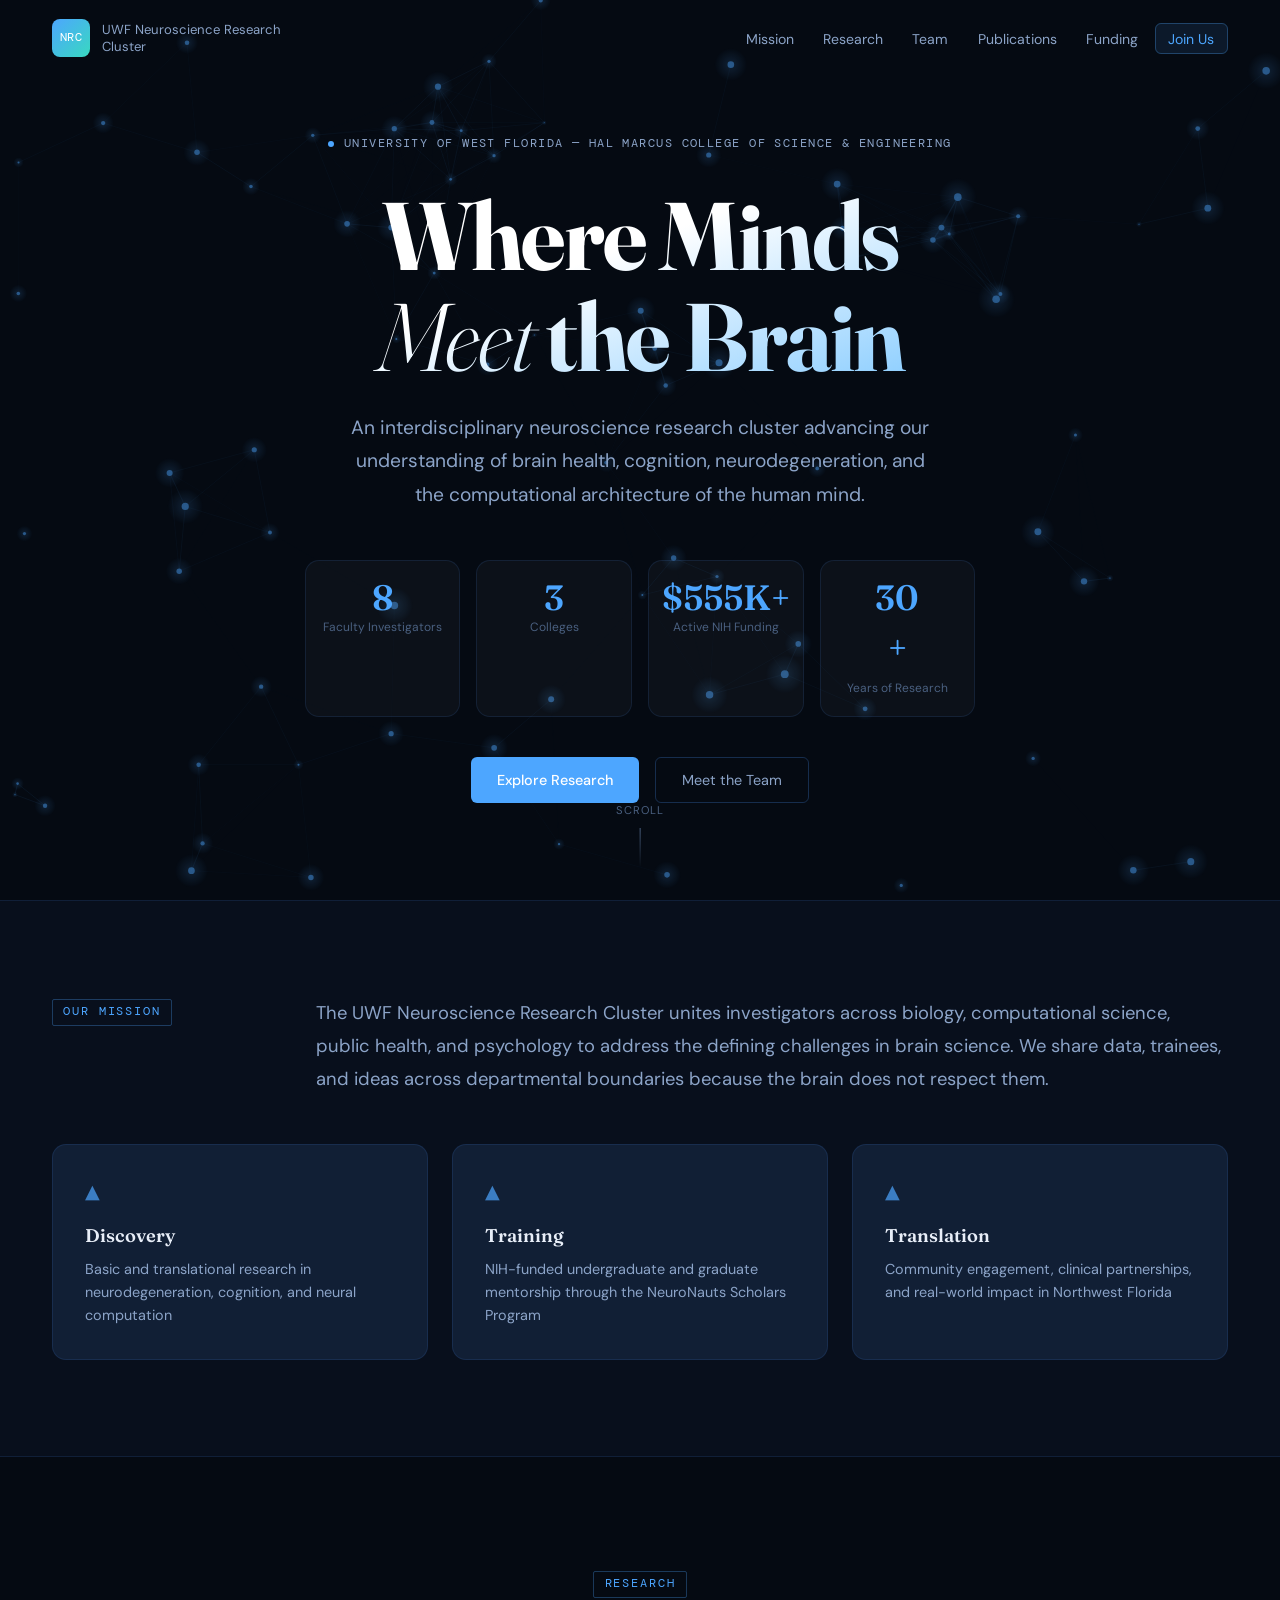
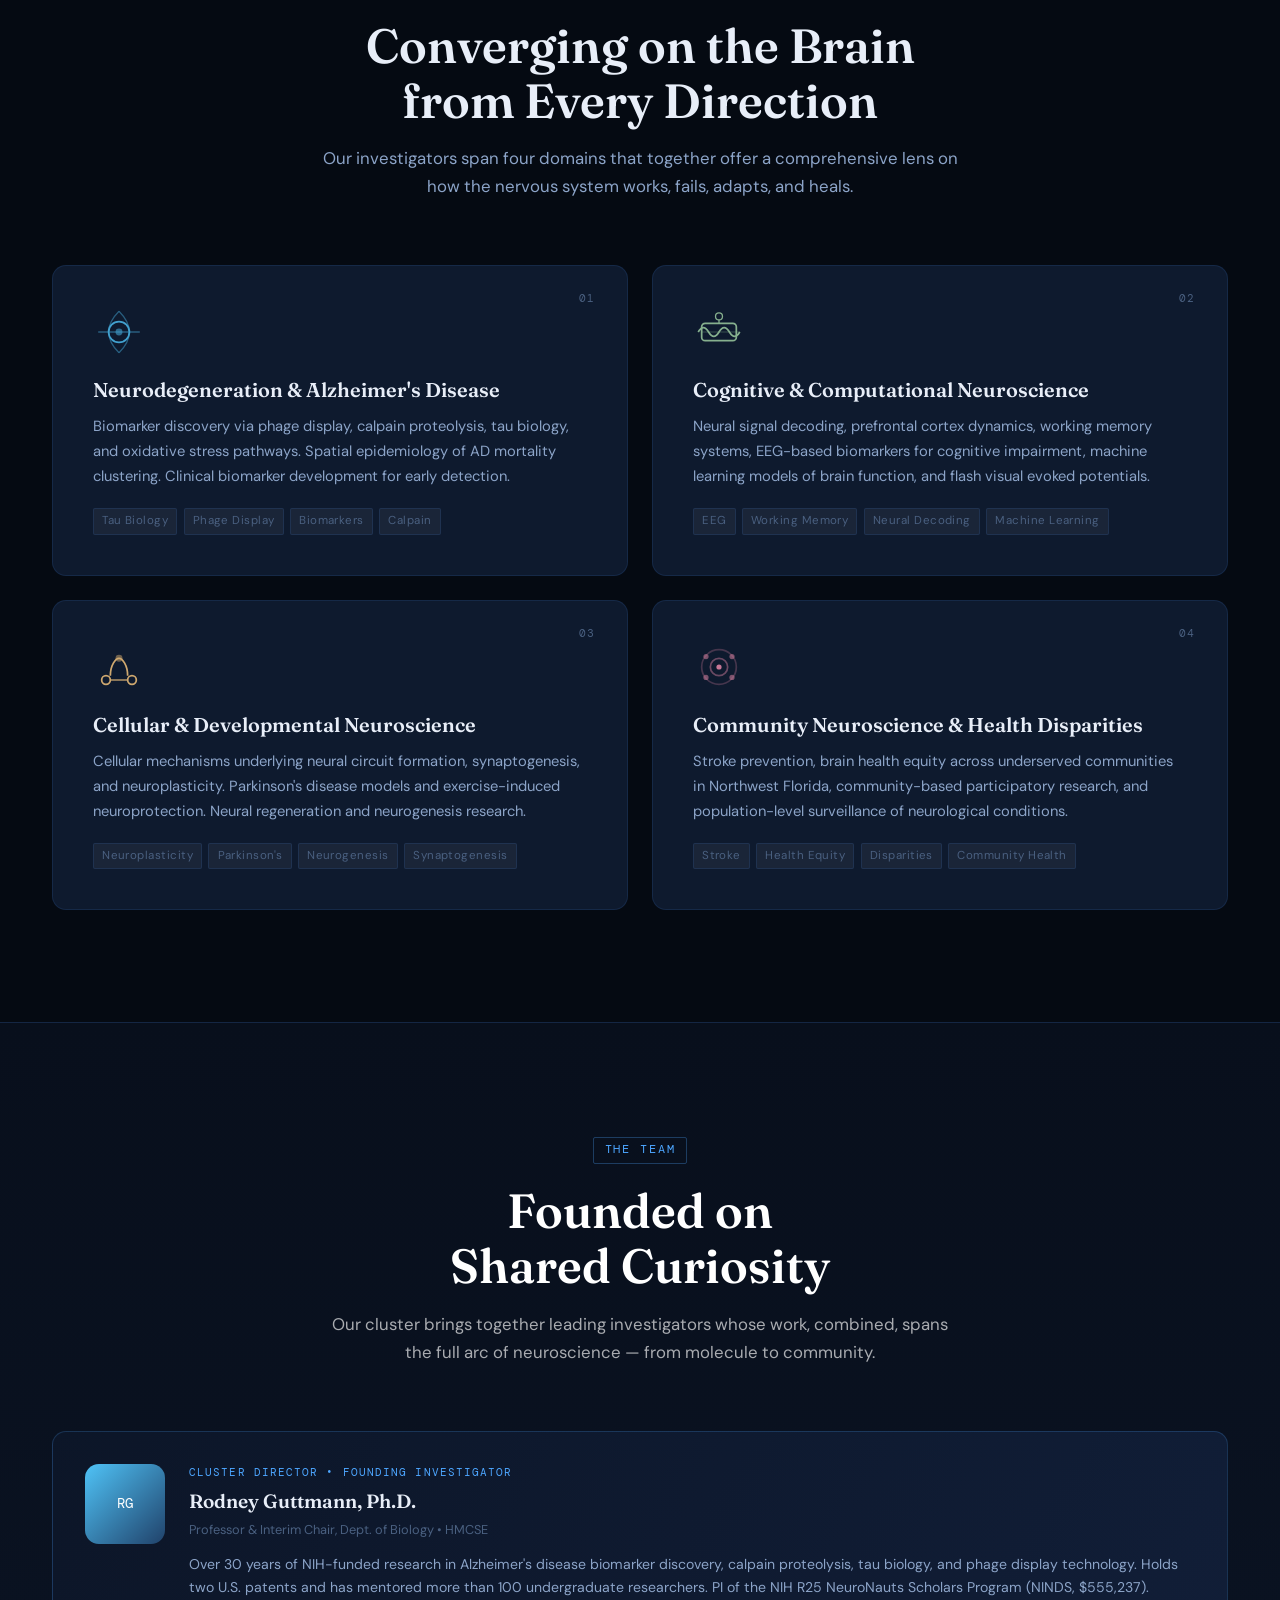
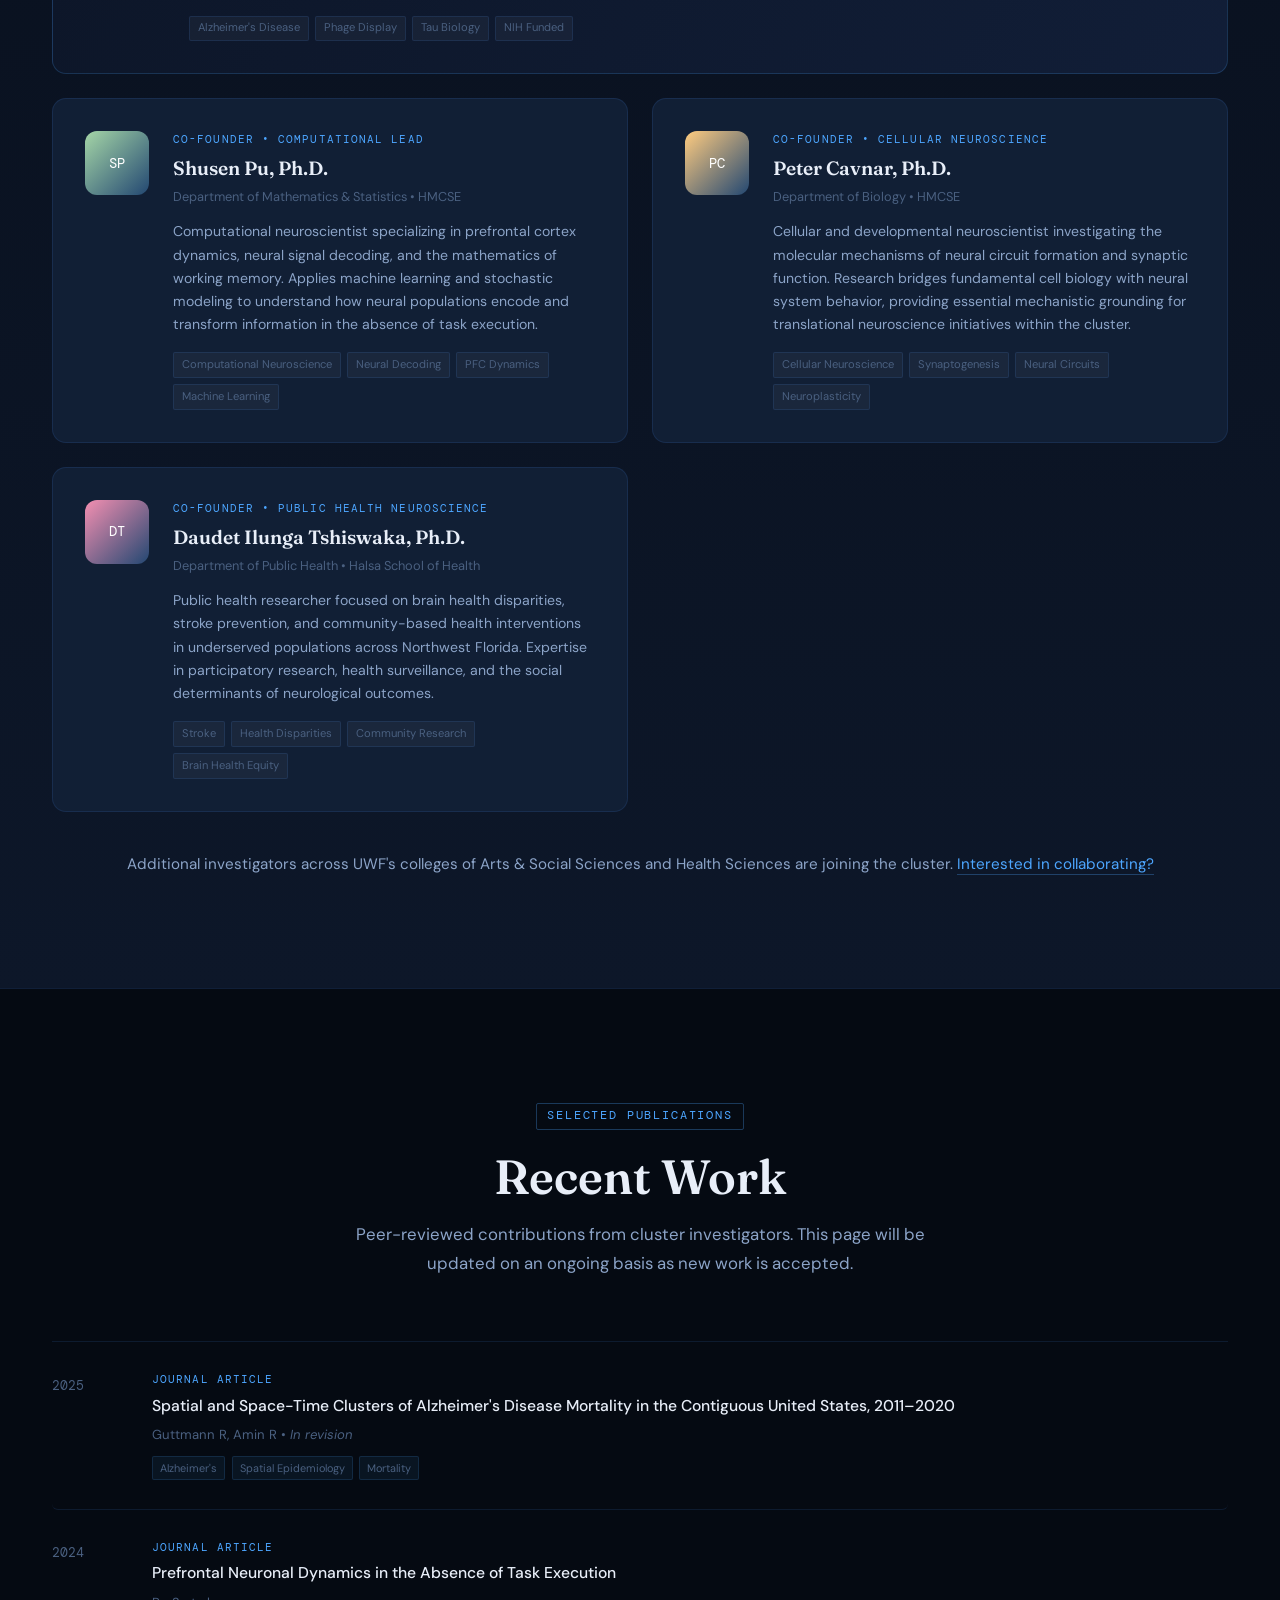
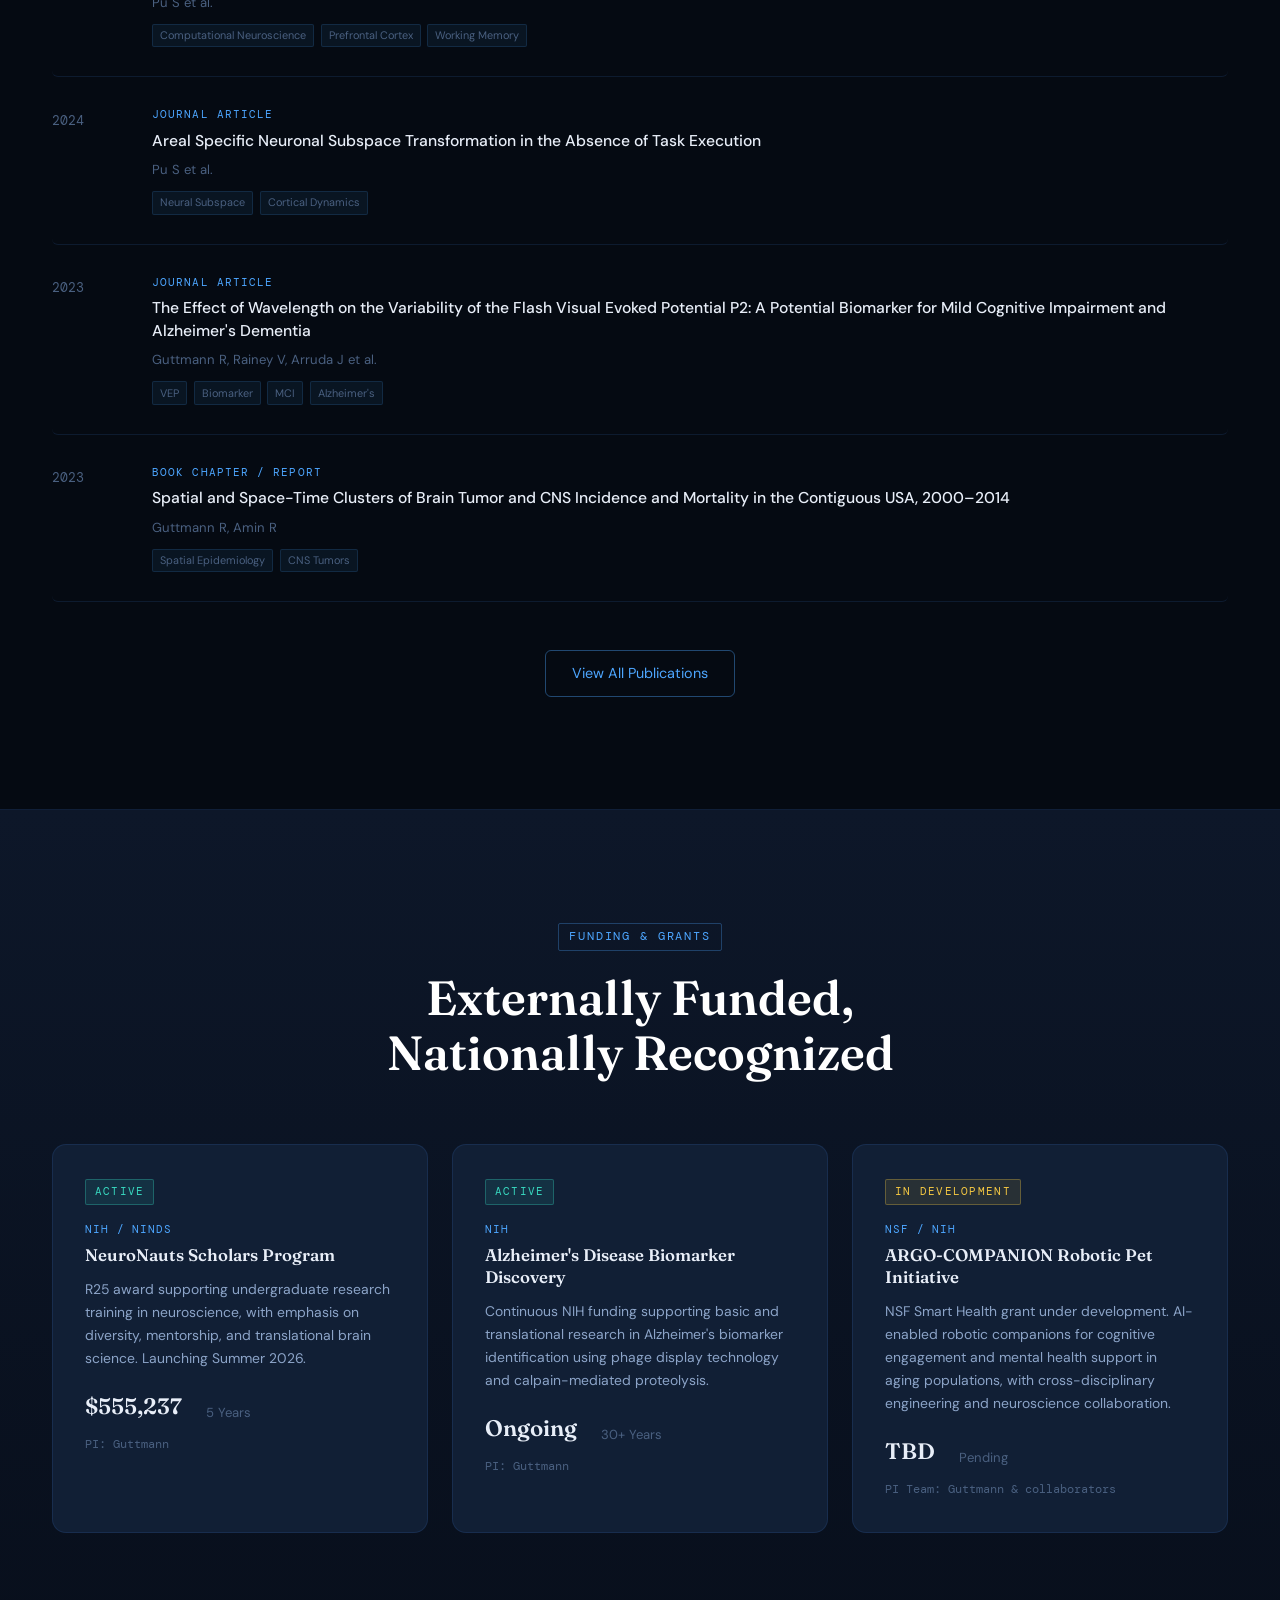
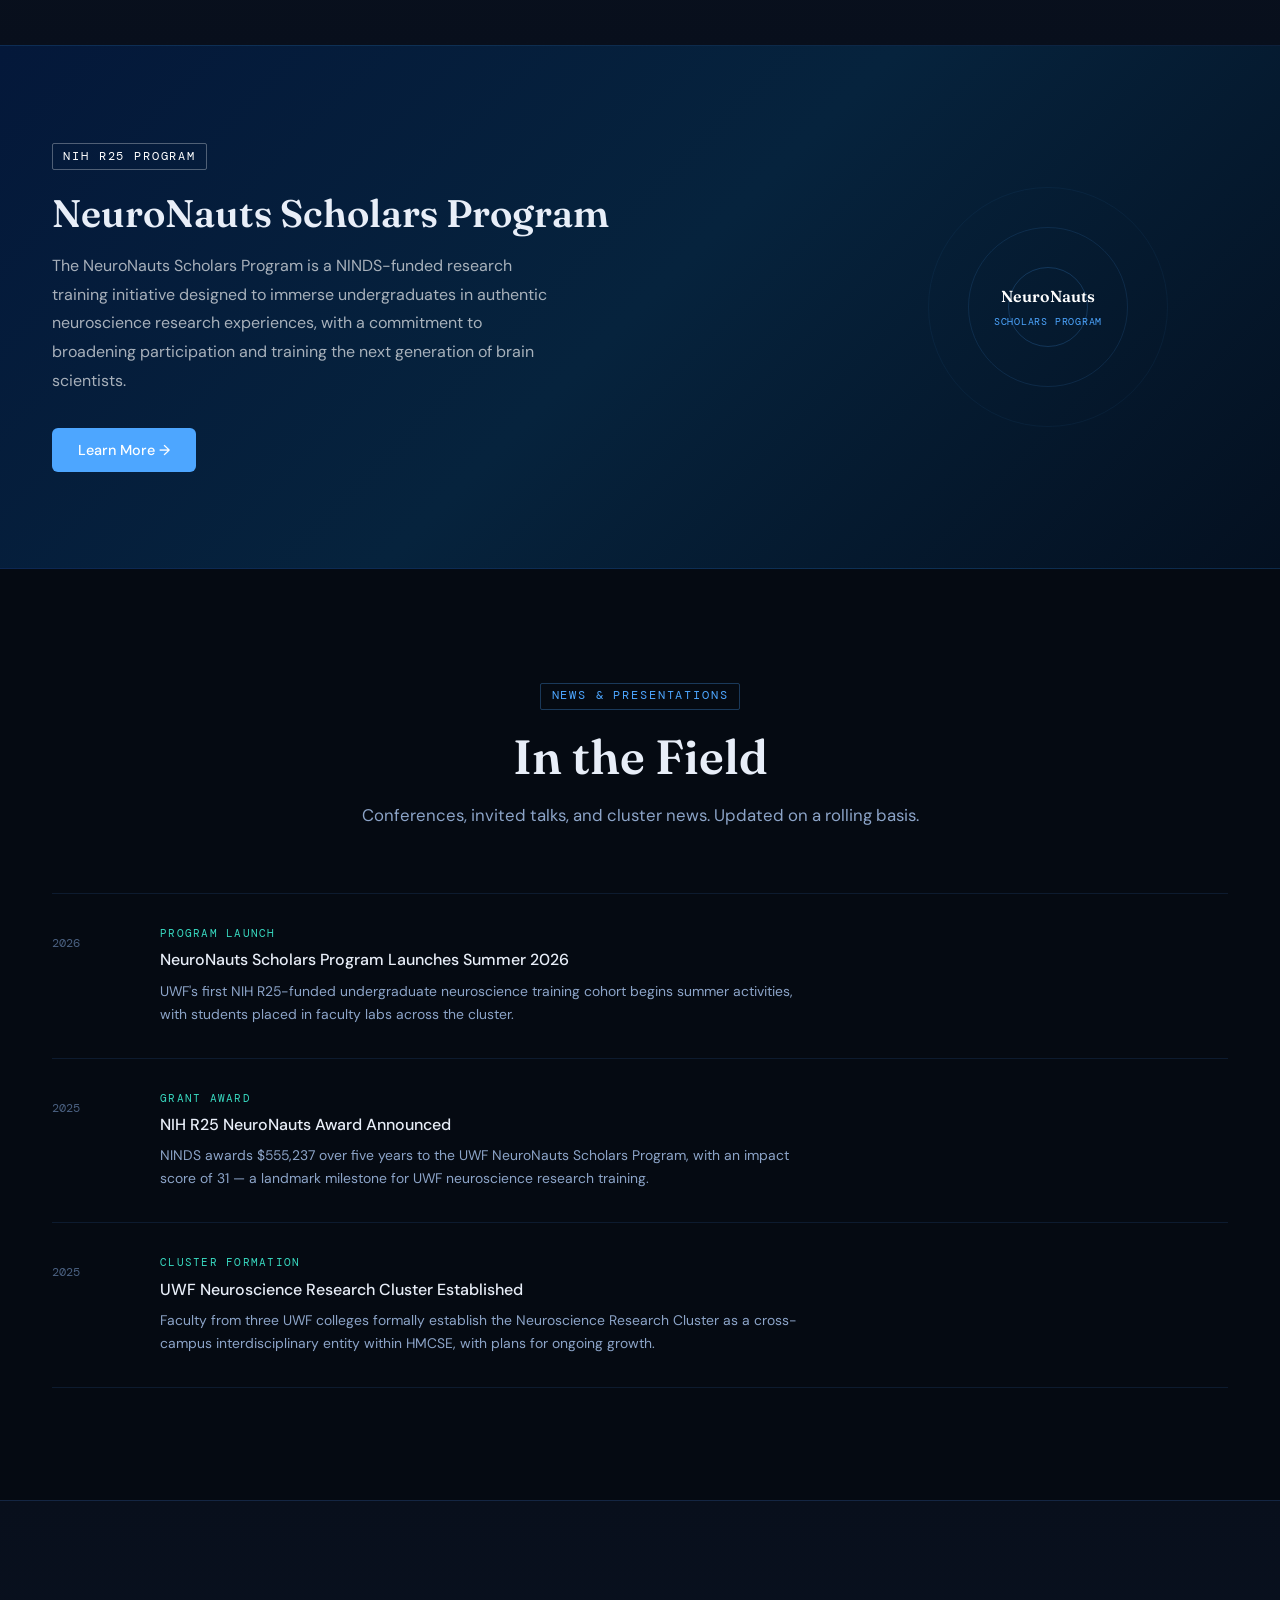
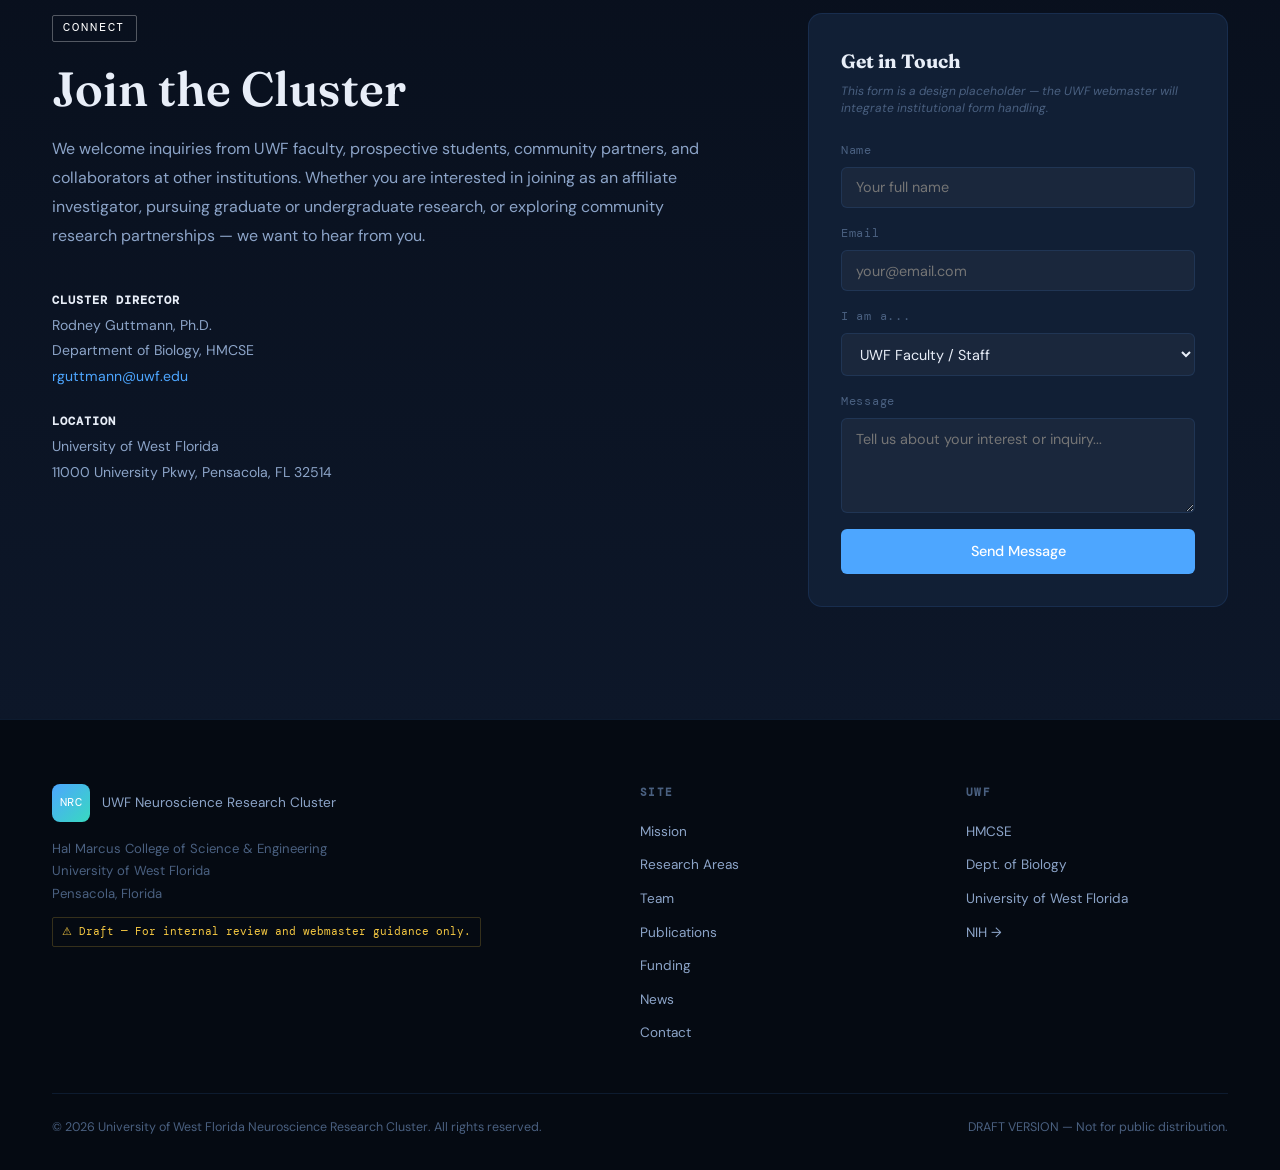
==== index.html @ 3259afb8 "Rename index (15).html to index.html" ====
<!DOCTYPE html>
<html lang="en">
<head>
  <meta charset="UTF-8" />
  <meta name="viewport" content="width=device-width, initial-scale=1.0" />
  <title>UWF Neuroscience Research Cluster | HMCSE</title>
  <link rel="preconnect" href="https://fonts.googleapis.com">
  <link rel="preconnect" href="https://fonts.gstatic.com" crossorigin>
  <link href="https://fonts.googleapis.com/css2?family=Fraunces:ital,opsz,wght@0,9..144,300;0,9..144,400;0,9..144,600;0,9..144,700;1,9..144,300&family=DM+Sans:ital,wght@0,300;0,400;0,500;0,600;1,300&family=DM+Mono:wght@300;400&display=swap" rel="stylesheet">
  <link rel="stylesheet" href="styles.css" />
</head>
<body>

  <!-- Navigation -->
  <nav class="navbar" id="navbar">
    <div class="nav-inner">
      <a href="#" class="nav-logo">
        <span class="logo-mark">NRC</span>
        <span class="logo-text">UWF Neuroscience Research Cluster</span>
      </a>
      <ul class="nav-links">
        <li><a href="#mission">Mission</a></li>
        <li><a href="#research">Research</a></li>
        <li><a href="#team">Team</a></li>
        <li><a href="#publications">Publications</a></li>
        <li><a href="#grants">Funding</a></li>
        <li><a href="#contact" class="nav-cta">Join Us</a></li>
      </ul>
      <button class="hamburger" id="hamburger" aria-label="Open menu">
        <span></span><span></span><span></span>
      </button>
    </div>
  </nav>

  <!-- Hero -->
  <header class="hero" id="hero">
    <canvas class="neural-canvas" id="neuralCanvas"></canvas>
    <div class="hero-content">
      <div class="hero-eyebrow">
        <span class="dot"></span>
        University of West Florida &mdash; Hal Marcus College of Science &amp; Engineering
      </div>
      <h1 class="hero-title">
        Where Minds<br>
        <em>Meet</em> the Brain
      </h1>
      <p class="hero-sub">
        An interdisciplinary neuroscience research cluster advancing our understanding of brain health, cognition, neurodegeneration, and the computational architecture of the human mind.
      </p>
      <div class="hero-stats">
        <div class="stat">
          <span class="stat-num" data-target="8">0</span>
          <span class="stat-label">Faculty Investigators</span>
        </div>
        <div class="stat">
          <span class="stat-num" data-target="3">0</span>
          <span class="stat-label">Colleges</span>
        </div>
        <div class="stat">
          <span class="stat-num" data-prefix="$" data-target="555" data-suffix="K+">$0</span>
          <span class="stat-label">Active NIH Funding</span>
        </div>
        <div class="stat">
          <span class="stat-num" data-target="30">0</span><span class="stat-suffix-inline">+</span>
          <span class="stat-label">Years of Research</span>
        </div>
      </div>
      <div class="hero-actions">
        <a href="#research" class="btn-primary">Explore Research</a>
        <a href="#team" class="btn-ghost">Meet the Team</a>
      </div>
    </div>
    <div class="hero-scroll">
      <span>Scroll</span>
      <div class="scroll-line"></div>
    </div>
  </header>

  <!-- Mission Strip -->
  <section class="mission-strip" id="mission">
    <div class="container">
      <div class="mission-grid">
        <div class="mission-label">
          <span class="section-tag">Our Mission</span>
        </div>
        <div class="mission-text">
          <p>
            The UWF Neuroscience Research Cluster unites investigators across biology, computational science, public health, and psychology to address the defining challenges in brain science. We share data, trainees, and ideas across departmental boundaries because the brain does not respect them.
          </p>
        </div>
        <div class="mission-pillars">
          <div class="pillar">
            <div class="pillar-icon">&#9650;</div>
            <h4>Discovery</h4>
            <p>Basic and translational research in neurodegeneration, cognition, and neural computation</p>
          </div>
          <div class="pillar">
            <div class="pillar-icon">&#9650;</div>
            <h4>Training</h4>
            <p>NIH-funded undergraduate and graduate mentorship through the NeuroNauts Scholars Program</p>
          </div>
          <div class="pillar">
            <div class="pillar-icon">&#9650;</div>
            <h4>Translation</h4>
            <p>Community engagement, clinical partnerships, and real-world impact in Northwest Florida</p>
          </div>
        </div>
      </div>
    </div>
  </section>

  <!-- Research Areas -->
  <section class="research-section" id="research">
    <div class="container">
      <div class="section-header">
        <span class="section-tag">Research</span>
        <h2>Converging on the Brain<br>from Every Direction</h2>
        <p>Our investigators span four domains that together offer a comprehensive lens on how the nervous system works, fails, adapts, and heals.</p>
      </div>

      <div class="research-areas">

        <div class="area-card" style="--accent: #4fc3f7;">
          <div class="area-number">01</div>
          <div class="area-icon">
            <svg viewBox="0 0 60 60" fill="none" xmlns="http://www.w3.org/2000/svg">
              <circle cx="30" cy="30" r="12" stroke="currentColor" stroke-width="2"/>
              <circle cx="30" cy="30" r="4" fill="currentColor" opacity="0.6"/>
              <path d="M30 6 Q42 18 42 30 Q42 42 30 54" stroke="currentColor" stroke-width="1.5" opacity="0.5"/>
              <path d="M30 6 Q18 18 18 30 Q18 42 30 54" stroke="currentColor" stroke-width="1.5" opacity="0.5"/>
              <line x1="6" y1="30" x2="54" y2="30" stroke="currentColor" stroke-width="1.5" opacity="0.5"/>
            </svg>
          </div>
          <h3>Neurodegeneration &amp; Alzheimer's Disease</h3>
          <p>Biomarker discovery via phage display, calpain proteolysis, tau biology, and oxidative stress pathways. Spatial epidemiology of AD mortality clustering. Clinical biomarker development for early detection.</p>
          <div class="area-tags">
            <span>Tau Biology</span>
            <span>Phage Display</span>
            <span>Biomarkers</span>
            <span>Calpain</span>
          </div>
        </div>

        <div class="area-card" style="--accent: #a5d6a7;">
          <div class="area-number">02</div>
          <div class="area-icon">
            <svg viewBox="0 0 60 60" fill="none" xmlns="http://www.w3.org/2000/svg">
              <rect x="10" y="20" width="40" height="20" rx="4" stroke="currentColor" stroke-width="2"/>
              <line x1="10" y1="30" x2="54" y2="30" stroke="currentColor" stroke-width="1" opacity="0.4"/>
              <path d="M6 30 Q12 20 18 30 Q24 40 30 30 Q36 20 42 30 Q48 40 54 30" stroke="currentColor" stroke-width="2" fill="none"/>
              <circle cx="30" cy="12" r="4" stroke="currentColor" stroke-width="1.5"/>
              <line x1="30" y1="16" x2="30" y2="20" stroke="currentColor" stroke-width="1.5"/>
            </svg>
          </div>
          <h3>Cognitive &amp; Computational Neuroscience</h3>
          <p>Neural signal decoding, prefrontal cortex dynamics, working memory systems, EEG-based biomarkers for cognitive impairment, machine learning models of brain function, and flash visual evoked potentials.</p>
          <div class="area-tags">
            <span>EEG</span>
            <span>Working Memory</span>
            <span>Neural Decoding</span>
            <span>Machine Learning</span>
          </div>
        </div>

        <div class="area-card" style="--accent: #ffcc80;">
          <div class="area-number">03</div>
          <div class="area-icon">
            <svg viewBox="0 0 60 60" fill="none" xmlns="http://www.w3.org/2000/svg">
              <path d="M20 40 C20 28 26 20 30 20 C34 20 40 28 40 40" stroke="currentColor" stroke-width="2" fill="none"/>
              <circle cx="30" cy="20" r="4" fill="currentColor" opacity="0.5"/>
              <circle cx="15" cy="45" r="5" stroke="currentColor" stroke-width="2"/>
              <circle cx="45" cy="45" r="5" stroke="currentColor" stroke-width="2"/>
              <line x1="20" y1="45" x2="40" y2="45" stroke="currentColor" stroke-width="1.5"/>
            </svg>
          </div>
          <h3>Cellular &amp; Developmental Neuroscience</h3>
          <p>Cellular mechanisms underlying neural circuit formation, synaptogenesis, and neuroplasticity. Parkinson's disease models and exercise-induced neuroprotection. Neural regeneration and neurogenesis research.</p>
          <div class="area-tags">
            <span>Neuroplasticity</span>
            <span>Parkinson's</span>
            <span>Neurogenesis</span>
            <span>Synaptogenesis</span>
          </div>
        </div>

        <div class="area-card" style="--accent: #f48fb1;">
          <div class="area-number">04</div>
          <div class="area-icon">
            <svg viewBox="0 0 60 60" fill="none" xmlns="http://www.w3.org/2000/svg">
              <circle cx="30" cy="30" r="20" stroke="currentColor" stroke-width="2" opacity="0.3"/>
              <circle cx="30" cy="30" r="10" stroke="currentColor" stroke-width="2" opacity="0.5"/>
              <circle cx="30" cy="30" r="3" fill="currentColor"/>
              <circle cx="15" cy="18" r="3" fill="currentColor" opacity="0.6"/>
              <circle cx="45" cy="18" r="3" fill="currentColor" opacity="0.6"/>
              <circle cx="15" cy="42" r="3" fill="currentColor" opacity="0.6"/>
              <circle cx="45" cy="42" r="3" fill="currentColor" opacity="0.6"/>
            </svg>
          </div>
          <h3>Community Neuroscience &amp; Health Disparities</h3>
          <p>Stroke prevention, brain health equity across underserved communities in Northwest Florida, community-based participatory research, and population-level surveillance of neurological conditions.</p>
          <div class="area-tags">
            <span>Stroke</span>
            <span>Health Equity</span>
            <span>Disparities</span>
            <span>Community Health</span>
          </div>
        </div>

      </div>
    </div>
  </section>

  <!-- Team -->
  <section class="team-section" id="team">
    <div class="container">
      <div class="section-header light">
        <span class="section-tag">The Team</span>
        <h2>Founded on<br>Shared Curiosity</h2>
        <p>Our cluster brings together leading investigators whose work, combined, spans the full arc of neuroscience &mdash; from molecule to community.</p>
      </div>

      <div class="team-grid">

        <div class="member-card featured">
          <div class="member-photo-placeholder" style="--color:#4fc3f7;">
            <span>RG</span>
          </div>
          <div class="member-info">
            <div class="member-role">Cluster Director &bull; Founding Investigator</div>
            <h3>Rodney Guttmann, Ph.D.</h3>
            <div class="member-dept">Professor &amp; Interim Chair, Dept. of Biology &bull; HMCSE</div>
            <p class="member-bio">Over 30 years of NIH-funded research in Alzheimer's disease biomarker discovery, calpain proteolysis, tau biology, and phage display technology. Holds two U.S. patents and has mentored more than 100 undergraduate researchers. PI of the NIH R25 NeuroNauts Scholars Program (NINDS, $555,237).</p>
            <div class="member-tags">
              <span>Alzheimer's Disease</span>
              <span>Phage Display</span>
              <span>Tau Biology</span>
              <span>NIH Funded</span>
            </div>
          </div>
        </div>

        <div class="member-card">
          <div class="member-photo-placeholder" style="--color:#a5d6a7;">
            <span>SP</span>
          </div>
          <div class="member-info">
            <div class="member-role">Co-Founder &bull; Computational Lead</div>
            <h3>Shusen Pu, Ph.D.</h3>
            <div class="member-dept">Department of Mathematics &amp; Statistics &bull; HMCSE</div>
            <p class="member-bio">Computational neuroscientist specializing in prefrontal cortex dynamics, neural signal decoding, and the mathematics of working memory. Applies machine learning and stochastic modeling to understand how neural populations encode and transform information in the absence of task execution.</p>
            <div class="member-tags">
              <span>Computational Neuroscience</span>
              <span>Neural Decoding</span>
              <span>PFC Dynamics</span>
              <span>Machine Learning</span>
            </div>
          </div>
        </div>

        <div class="member-card">
          <div class="member-photo-placeholder" style="--color:#ffcc80;">
            <span>PC</span>
          </div>
          <div class="member-info">
            <div class="member-role">Co-Founder &bull; Cellular Neuroscience</div>
            <h3>Peter Cavnar, Ph.D.</h3>
            <div class="member-dept">Department of Biology &bull; HMCSE</div>
            <p class="member-bio">Cellular and developmental neuroscientist investigating the molecular mechanisms of neural circuit formation and synaptic function. Research bridges fundamental cell biology with neural system behavior, providing essential mechanistic grounding for translational neuroscience initiatives within the cluster.</p>
            <div class="member-tags">
              <span>Cellular Neuroscience</span>
              <span>Synaptogenesis</span>
              <span>Neural Circuits</span>
              <span>Neuroplasticity</span>
            </div>
          </div>
        </div>

        <div class="member-card">
          <div class="member-photo-placeholder" style="--color:#f48fb1;">
            <span>DT</span>
          </div>
          <div class="member-info">
            <div class="member-role">Co-Founder &bull; Public Health Neuroscience</div>
            <h3>Daudet Ilunga Tshiswaka, Ph.D.</h3>
            <div class="member-dept">Department of Public Health &bull; Halsa School of Health</div>
            <p class="member-bio">Public health researcher focused on brain health disparities, stroke prevention, and community-based health interventions in underserved populations across Northwest Florida. Expertise in participatory research, health surveillance, and the social determinants of neurological outcomes.</p>
            <div class="member-tags">
              <span>Stroke</span>
              <span>Health Disparities</span>
              <span>Community Research</span>
              <span>Brain Health Equity</span>
            </div>
          </div>
        </div>

      </div>

      <div class="team-more">
        <p>Additional investigators across UWF's colleges of Arts &amp; Social Sciences and Health Sciences are joining the cluster. <a href="#contact">Interested in collaborating?</a></p>
      </div>
    </div>
  </section>

  <!-- Publications -->
  <section class="publications-section" id="publications">
    <div class="container">
      <div class="section-header">
        <span class="section-tag">Selected Publications</span>
        <h2>Recent Work</h2>
        <p>Peer-reviewed contributions from cluster investigators. This page will be updated on an ongoing basis as new work is accepted.</p>
      </div>

      <div class="pub-list">

        <div class="pub-item">
          <div class="pub-year">2025</div>
          <div class="pub-content">
            <div class="pub-type">Journal Article</div>
            <h4>Spatial and Space-Time Clusters of Alzheimer's Disease Mortality in the Contiguous United States, 2011&ndash;2020</h4>
            <p class="pub-authors">Guttmann R, Amin R &bull; <em>In revision</em></p>
            <div class="pub-tags"><span>Alzheimer's</span><span>Spatial Epidemiology</span><span>Mortality</span></div>
          </div>
        </div>

        <div class="pub-item">
          <div class="pub-year">2024</div>
          <div class="pub-content">
            <div class="pub-type">Journal Article</div>
            <h4>Prefrontal Neuronal Dynamics in the Absence of Task Execution</h4>
            <p class="pub-authors">Pu S et al.</p>
            <div class="pub-tags"><span>Computational Neuroscience</span><span>Prefrontal Cortex</span><span>Working Memory</span></div>
          </div>
        </div>

        <div class="pub-item">
          <div class="pub-year">2024</div>
          <div class="pub-content">
            <div class="pub-type">Journal Article</div>
            <h4>Areal Specific Neuronal Subspace Transformation in the Absence of Task Execution</h4>
            <p class="pub-authors">Pu S et al.</p>
            <div class="pub-tags"><span>Neural Subspace</span><span>Cortical Dynamics</span></div>
          </div>
        </div>

        <div class="pub-item">
          <div class="pub-year">2023</div>
          <div class="pub-content">
            <div class="pub-type">Journal Article</div>
            <h4>The Effect of Wavelength on the Variability of the Flash Visual Evoked Potential P2: A Potential Biomarker for Mild Cognitive Impairment and Alzheimer's Dementia</h4>
            <p class="pub-authors">Guttmann R, Rainey V, Arruda J et al.</p>
            <div class="pub-tags"><span>VEP</span><span>Biomarker</span><span>MCI</span><span>Alzheimer's</span></div>
          </div>
        </div>

        <div class="pub-item">
          <div class="pub-year">2023</div>
          <div class="pub-content">
            <div class="pub-type">Book Chapter / Report</div>
            <h4>Spatial and Space-Time Clusters of Brain Tumor and CNS Incidence and Mortality in the Contiguous USA, 2000&ndash;2014</h4>
            <p class="pub-authors">Guttmann R, Amin R</p>
            <div class="pub-tags"><span>Spatial Epidemiology</span><span>CNS Tumors</span></div>
          </div>
        </div>

      </div>

      <div class="pub-footer">
        <a href="#" class="btn-outline">View All Publications</a>
      </div>
    </div>
  </section>

  <!-- Grants & Funding -->
  <section class="grants-section" id="grants">
    <div class="container">
      <div class="section-header light">
        <span class="section-tag">Funding &amp; Grants</span>
        <h2>Externally Funded,<br>Nationally Recognized</h2>
      </div>

      <div class="grants-grid">

        <div class="grant-card active">
          <div class="grant-badge">Active</div>
          <div class="grant-agency">NIH / NINDS</div>
          <h4>NeuroNauts Scholars Program</h4>
          <p>R25 award supporting undergraduate research training in neuroscience, with emphasis on diversity, mentorship, and translational brain science. Launching Summer 2026.</p>
          <div class="grant-meta">
            <span class="grant-amount">$555,237</span>
            <span class="grant-period">5 Years</span>
          </div>
          <div class="grant-pi">PI: Guttmann</div>
        </div>

        <div class="grant-card active">
          <div class="grant-badge">Active</div>
          <div class="grant-agency">NIH</div>
          <h4>Alzheimer's Disease Biomarker Discovery</h4>
          <p>Continuous NIH funding supporting basic and translational research in Alzheimer's biomarker identification using phage display technology and calpain-mediated proteolysis.</p>
          <div class="grant-meta">
            <span class="grant-amount">Ongoing</span>
            <span class="grant-period">30+ Years</span>
          </div>
          <div class="grant-pi">PI: Guttmann</div>
        </div>

        <div class="grant-card pending">
          <div class="grant-badge pending-badge">In Development</div>
          <div class="grant-agency">NSF / NIH</div>
          <h4>ARGO-COMPANION Robotic Pet Initiative</h4>
          <p>NSF Smart Health grant under development. AI-enabled robotic companions for cognitive engagement and mental health support in aging populations, with cross-disciplinary engineering and neuroscience collaboration.</p>
          <div class="grant-meta">
            <span class="grant-amount">TBD</span>
            <span class="grant-period">Pending</span>
          </div>
          <div class="grant-pi">PI Team: Guttmann &amp; collaborators</div>
        </div>

      </div>
    </div>
  </section>

  <!-- NeuroNauts Callout -->
  <section class="neuronauts-callout">
    <div class="container">
      <div class="callout-inner">
        <div class="callout-text">
          <span class="section-tag light-tag">NIH R25 Program</span>
          <h3>NeuroNauts Scholars Program</h3>
          <p>
            The NeuroNauts Scholars Program is a NINDS-funded research training initiative designed to immerse undergraduates in authentic neuroscience research experiences, with a commitment to broadening participation and training the next generation of brain scientists.
          </p>
          <a href="https://uwf.edu" class="btn-primary">Learn More &rarr;</a>
        </div>
        <div class="callout-visual">
          <div class="callout-ring ring-1"></div>
          <div class="callout-ring ring-2"></div>
          <div class="callout-ring ring-3"></div>
          <div class="callout-center">
            <span>NeuroNauts</span>
            <em>Scholars Program</em>
          </div>
        </div>
      </div>
    </div>
  </section>

  <!-- Presentations / News -->
  <section class="news-section" id="news">
    <div class="container">
      <div class="section-header">
        <span class="section-tag">News &amp; Presentations</span>
        <h2>In the Field</h2>
        <p>Conferences, invited talks, and cluster news. Updated on a rolling basis.</p>
      </div>

      <div class="news-grid">
        <div class="news-item">
          <div class="news-date">2026</div>
          <div class="news-content">
            <span class="news-type">Program Launch</span>
            <h4>NeuroNauts Scholars Program Launches Summer 2026</h4>
            <p>UWF's first NIH R25-funded undergraduate neuroscience training cohort begins summer activities, with students placed in faculty labs across the cluster.</p>
          </div>
        </div>
        <div class="news-item">
          <div class="news-date">2025</div>
          <div class="news-content">
            <span class="news-type">Grant Award</span>
            <h4>NIH R25 NeuroNauts Award Announced</h4>
            <p>NINDS awards $555,237 over five years to the UWF NeuroNauts Scholars Program, with an impact score of 31 &mdash; a landmark milestone for UWF neuroscience research training.</p>
          </div>
        </div>
        <div class="news-item">
          <div class="news-date">2025</div>
          <div class="news-content">
            <span class="news-type">Cluster Formation</span>
            <h4>UWF Neuroscience Research Cluster Established</h4>
            <p>Faculty from three UWF colleges formally establish the Neuroscience Research Cluster as a cross-campus interdisciplinary entity within HMCSE, with plans for ongoing growth.</p>
          </div>
        </div>
      </div>
    </div>
  </section>

  <!-- Contact / Join -->
  <section class="contact-section" id="contact">
    <div class="container">
      <div class="contact-grid">
        <div class="contact-text">
          <span class="section-tag light-tag">Connect</span>
          <h2>Join the Cluster</h2>
          <p>
            We welcome inquiries from UWF faculty, prospective students, community partners, and collaborators at other institutions. Whether you are interested in joining as an affiliate investigator, pursuing graduate or undergraduate research, or exploring community research partnerships &mdash; we want to hear from you.
          </p>
          <div class="contact-details">
            <div class="contact-item">
              <strong>Cluster Director</strong>
              <span>Rodney Guttmann, Ph.D.</span>
              <span>Department of Biology, HMCSE</span>
              <a href="mailto:rguttmann@uwf.edu">rguttmann@uwf.edu</a>
            </div>
            <div class="contact-item">
              <strong>Location</strong>
              <span>University of West Florida</span>
              <span>11000 University Pkwy, Pensacola, FL 32514</span>
            </div>
          </div>
        </div>
        <div class="contact-form-area">
          <div class="form-card">
            <h4>Get in Touch</h4>
            <p class="form-note">This form is a design placeholder &mdash; the UWF webmaster will integrate institutional form handling.</p>
            <div class="form-group">
              <label>Name</label>
              <input type="text" placeholder="Your full name" />
            </div>
            <div class="form-group">
              <label>Email</label>
              <input type="email" placeholder="your@email.com" />
            </div>
            <div class="form-group">
              <label>I am a...</label>
              <select>
                <option>UWF Faculty / Staff</option>
                <option>UWF Student</option>
                <option>External Researcher</option>
                <option>Community / Industry Partner</option>
                <option>Media</option>
                <option>Other</option>
              </select>
            </div>
            <div class="form-group">
              <label>Message</label>
              <textarea placeholder="Tell us about your interest or inquiry..." rows="4"></textarea>
            </div>
            <button class="btn-primary full-width">Send Message</button>
          </div>
        </div>
      </div>
    </div>
  </section>

  <!-- Footer -->
  <footer class="footer">
    <div class="container">
      <div class="footer-grid">
        <div class="footer-brand">
          <div class="footer-logo">
            <span class="logo-mark">NRC</span>
            <span>UWF Neuroscience Research Cluster</span>
          </div>
          <p>Hal Marcus College of Science &amp; Engineering<br>University of West Florida<br>Pensacola, Florida</p>
          <p class="footer-draft-note">&#9888; Draft &mdash; For internal review and webmaster guidance only.</p>
        </div>
        <div class="footer-nav">
          <h5>Site</h5>
          <ul>
            <li><a href="#mission">Mission</a></li>
            <li><a href="#research">Research Areas</a></li>
            <li><a href="#team">Team</a></li>
            <li><a href="#publications">Publications</a></li>
            <li><a href="#grants">Funding</a></li>
            <li><a href="#news">News</a></li>
            <li><a href="#contact">Contact</a></li>
          </ul>
        </div>
        <div class="footer-links">
          <h5>UWF</h5>
          <ul>
            <li><a href="https://uwf.edu/hmcse" target="_blank">HMCSE</a></li>
            <li><a href="https://uwf.edu/biology" target="_blank">Dept. of Biology</a></li>
            <li><a href="https://uwf.edu" target="_blank">University of West Florida</a></li>
            <li><a href="https://nih.gov" target="_blank">NIH &rarr;</a></li>
          </ul>
        </div>
      </div>
      <div class="footer-bottom">
        <p>&copy; 2026 University of West Florida Neuroscience Research Cluster. All rights reserved.</p>
        <p>DRAFT VERSION &mdash; Not for public distribution.</p>
      </div>
    </div>
  </footer>

  <script src="app.js"></script>
</body>
</html>
---- styles.css ----
/* ============================================
   UWF Neuroscience Research Cluster
   styles.css — Production Draft v1.0
   ============================================ */

:root {
  --bg-deep:    #050a12;
  --bg-dark:    #080f1c;
  --bg-mid:     #0d1729;
  --bg-surface: #111f35;
  --bg-card:    #0e1a2e;
  --border:     rgba(77, 150, 255, 0.12);
  --border-strong: rgba(77, 150, 255, 0.25);

  --text-primary:   #e8eef8;
  --text-secondary: #8ca4c8;
  --text-muted:     #4a6080;
  --text-accent:    #4da6ff;

  --blue:      #4da6ff;
  --blue-soft: rgba(77, 166, 255, 0.1);
  --teal:      #38d9c0;
  --amber:     #f5c842;

  --navy:      #1a3160;
  --navy-mid:  #0f2040;

  --radius:    6px;
  --radius-lg: 14px;
  --gap:       1.5rem;

  --font-display: 'Fraunces', Georgia, serif;
  --font-body:    'DM Sans', system-ui, sans-serif;
  --font-mono:    'DM Mono', 'Courier New', monospace;
}

*, *::before, *::after { box-sizing: border-box; margin: 0; padding: 0; }

html { scroll-behavior: smooth; font-size: 16px; }

body {
  font-family: var(--font-body);
  background: var(--bg-deep);
  color: var(--text-primary);
  line-height: 1.6;
  overflow-x: hidden;
}

img { max-width: 100%; display: block; }
a { color: inherit; text-decoration: none; }
button { cursor: pointer; border: none; background: none; font: inherit; }

/* ---- Utility ---- */
.container {
  max-width: 1240px;
  margin: 0 auto;
  padding: 0 2rem;
}

.section-tag {
  display: inline-block;
  font-family: var(--font-mono);
  font-size: 0.72rem;
  letter-spacing: 0.16em;
  text-transform: uppercase;
  color: var(--blue);
  border: 1px solid rgba(77, 166, 255, 0.3);
  padding: 0.3em 0.9em;
  border-radius: 2px;
  margin-bottom: 1.2rem;
}
.light-tag { color: #fff; border-color: rgba(255,255,255,0.3); }

.section-header {
  text-align: center;
  max-width: 640px;
  margin: 0 auto 4rem;
}
.section-header h2 {
  font-family: var(--font-display);
  font-size: clamp(2rem, 4vw, 3rem);
  font-weight: 600;
  line-height: 1.15;
  margin-bottom: 1rem;
  color: var(--text-primary);
}
.section-header p {
  color: var(--text-secondary);
  font-size: 1.05rem;
  line-height: 1.7;
}
.section-header.light h2 { color: #fff; }
.section-header.light p  { color: rgba(255,255,255,0.65); }

/* ============ NAV ============ */
.navbar {
  position: fixed;
  top: 0; left: 0; right: 0;
  z-index: 1000;
  padding: 1.2rem 0;
  transition: background 0.4s, padding 0.4s, backdrop-filter 0.4s;
}
.navbar.scrolled {
  background: rgba(5, 10, 18, 0.88);
  backdrop-filter: blur(18px);
  padding: 0.7rem 0;
  border-bottom: 1px solid var(--border);
}
.nav-inner {
  max-width: 1240px;
  margin: 0 auto;
  padding: 0 2rem;
  display: flex;
  align-items: center;
  gap: 2rem;
}
.nav-logo {
  display: flex;
  align-items: center;
  gap: 0.75rem;
  flex-shrink: 0;
}
.logo-mark {
  width: 38px; height: 38px;
  background: linear-gradient(135deg, var(--blue) 0%, var(--teal) 100%);
  border-radius: 8px;
  display: grid;
  place-items: center;
  font-family: var(--font-mono);
  font-size: 0.78rem;
  font-weight: 400;
  letter-spacing: 0.05em;
  color: #fff;
  flex-shrink: 0;
}
.logo-text {
  font-size: 0.82rem;
  color: var(--text-secondary);
  line-height: 1.3;
  max-width: 180px;
}
.nav-links {
  display: flex;
  list-style: none;
  gap: 0.25rem;
  margin-left: auto;
  align-items: center;
}
.nav-links a {
  font-size: 0.88rem;
  color: var(--text-secondary);
  padding: 0.4em 0.9em;
  border-radius: var(--radius);
  transition: color 0.2s, background 0.2s;
}
.nav-links a:hover { color: var(--text-primary); background: rgba(255,255,255,0.05); }
.nav-cta {
  background: var(--blue-soft) !important;
  color: var(--blue) !important;
  border: 1px solid rgba(77,166,255,0.3) !important;
}
.nav-cta:hover { background: rgba(77,166,255,0.2) !important; }
.hamburger { display: none; flex-direction: column; gap: 5px; padding: 8px; }
.hamburger span { display: block; width: 22px; height: 2px; background: var(--text-secondary); border-radius: 2px; }

/* ============ HERO ============ */
.hero {
  position: relative;
  min-height: 100vh;
  display: flex;
  align-items: center;
  overflow: hidden;
  background: var(--bg-deep);
}
.neural-canvas {
  position: absolute;
  inset: 0;
  width: 100%; height: 100%;
  opacity: 0.6;
}
.hero-content {
  position: relative;
  z-index: 2;
  max-width: 800px;
  margin: 0 auto;
  padding: 8rem 2rem 6rem;
  text-align: center;
}
.hero-eyebrow {
  display: inline-flex;
  align-items: center;
  gap: 0.6rem;
  font-family: var(--font-mono);
  font-size: 0.75rem;
  letter-spacing: 0.12em;
  text-transform: uppercase;
  color: var(--text-secondary);
  margin-bottom: 2rem;
  animation: fadeUp 0.8s ease both;
}
.dot {
  width: 6px; height: 6px;
  border-radius: 50%;
  background: var(--blue);
  animation: pulse 2s infinite;
}
@keyframes pulse {
  0%, 100% { opacity: 1; transform: scale(1); }
  50% { opacity: 0.5; transform: scale(0.7); }
}
.hero-title {
  font-family: var(--font-display);
  font-size: clamp(3rem, 8vw, 6rem);
  font-weight: 700;
  line-height: 1.05;
  letter-spacing: -0.02em;
  margin-bottom: 1.5rem;
  animation: fadeUp 0.9s 0.1s ease both;
  background: linear-gradient(160deg, #fff 40%, #7ec8ff 100%);
  -webkit-background-clip: text;
  -webkit-text-fill-color: transparent;
  background-clip: text;
}
.hero-title em {
  font-style: italic;
  font-weight: 300;
}
.hero-sub {
  font-size: clamp(1rem, 2vw, 1.2rem);
  color: var(--text-secondary);
  max-width: 580px;
  margin: 0 auto 3rem;
  line-height: 1.75;
  animation: fadeUp 1s 0.2s ease both;
}
.hero-stats {
  display: grid;
  grid-template-columns: repeat(4, 1fr);
  gap: 1rem;
  margin-bottom: 2.5rem;
  animation: fadeUp 1.1s 0.3s ease both;
}
.stat {
  background: rgba(255,255,255,0.03);
  border: 1px solid var(--border);
  border-radius: var(--radius-lg);
  padding: 1.2rem 0.8rem;
  display: flex;
  flex-direction: column;
  align-items: center;
  gap: 0.3rem;
}
.stat-num {
  font-family: var(--font-display);
  font-size: 2.2rem;
  font-weight: 600;
  color: var(--blue);
  line-height: 1;
}
.stat-suffix-inline { font-family: var(--font-display); font-size: 2.2rem; font-weight: 600; color: var(--blue); }
.stat-label { font-size: 0.75rem; color: var(--text-muted); text-align: center; line-height: 1.3; }

.hero-actions {
  display: flex;
  gap: 1rem;
  justify-content: center;
  animation: fadeUp 1.2s 0.4s ease both;
}

.hero-scroll {
  position: absolute;
  bottom: 2rem;
  left: 50%;
  transform: translateX(-50%);
  display: flex;
  flex-direction: column;
  align-items: center;
  gap: 0.5rem;
  color: var(--text-muted);
  font-size: 0.7rem;
  letter-spacing: 0.1em;
  text-transform: uppercase;
  animation: fadeIn 2s 1s ease both;
}
.scroll-line {
  width: 1px; height: 40px;
  background: linear-gradient(to bottom, var(--text-muted), transparent);
  animation: scrollPulse 2s ease infinite;
}
@keyframes scrollPulse {
  0%, 100% { opacity: 0.5; transform: scaleY(1); }
  50% { opacity: 1; transform: scaleY(1.2); }
}

/* ============ BUTTONS ============ */
.btn-primary {
  display: inline-flex;
  align-items: center;
  gap: 0.5rem;
  background: var(--blue);
  color: #fff;
  padding: 0.75em 1.8em;
  border-radius: var(--radius);
  font-size: 0.9rem;
  font-weight: 500;
  transition: background 0.2s, transform 0.15s, box-shadow 0.2s;
  box-shadow: 0 0 0 0 rgba(77,166,255,0);
}
.btn-primary:hover {
  background: #6ab8ff;
  transform: translateY(-1px);
  box-shadow: 0 8px 24px rgba(77,166,255,0.3);
}
.btn-ghost {
  display: inline-flex;
  align-items: center;
  gap: 0.5rem;
  background: transparent;
  color: var(--text-secondary);
  padding: 0.75em 1.8em;
  border-radius: var(--radius);
  font-size: 0.9rem;
  border: 1px solid var(--border-strong);
  transition: color 0.2s, border-color 0.2s;
}
.btn-ghost:hover { color: var(--text-primary); border-color: var(--blue); }
.btn-outline {
  display: inline-flex;
  align-items: center;
  gap: 0.5rem;
  background: transparent;
  color: var(--blue);
  padding: 0.75em 1.8em;
  border-radius: var(--radius);
  font-size: 0.9rem;
  border: 1px solid rgba(77,166,255,0.4);
  transition: background 0.2s, color 0.2s;
}
.btn-outline:hover { background: var(--blue-soft); }
.full-width { width: 100%; justify-content: center; }

/* ============ MISSION STRIP ============ */
.mission-strip {
  background: var(--bg-dark);
  padding: 6rem 0;
  border-top: 1px solid var(--border);
  border-bottom: 1px solid var(--border);
}
.mission-grid {
  display: grid;
  grid-template-columns: 200px 1fr;
  grid-template-rows: auto auto;
  gap: 2rem 4rem;
  align-items: start;
}
.mission-label { grid-column: 1; }
.mission-text {
  grid-column: 2;
  font-size: 1.15rem;
  color: var(--text-secondary);
  line-height: 1.8;
}
.mission-pillars {
  grid-column: 1 / -1;
  display: grid;
  grid-template-columns: repeat(3, 1fr);
  gap: 1.5rem;
  margin-top: 1rem;
}
.pillar {
  background: var(--bg-surface);
  border: 1px solid var(--border);
  border-radius: var(--radius-lg);
  padding: 2rem;
  transition: border-color 0.2s, transform 0.2s;
}
.pillar:hover { border-color: var(--blue); transform: translateY(-3px); }
.pillar-icon {
  font-size: 1.2rem;
  color: var(--blue);
  margin-bottom: 0.8rem;
  opacity: 0.7;
}
.pillar h4 {
  font-family: var(--font-display);
  font-size: 1.15rem;
  font-weight: 600;
  margin-bottom: 0.5rem;
}
.pillar p { font-size: 0.9rem; color: var(--text-secondary); line-height: 1.6; }

/* ============ RESEARCH ============ */
.research-section {
  padding: 7rem 0;
  background: var(--bg-deep);
}
.research-areas {
  display: grid;
  grid-template-columns: repeat(2, 1fr);
  gap: 1.5rem;
}
.area-card {
  background: var(--bg-card);
  border: 1px solid var(--border);
  border-radius: var(--radius-lg);
  padding: 2.5rem;
  position: relative;
  overflow: hidden;
  transition: border-color 0.25s, transform 0.25s, box-shadow 0.25s;
  cursor: default;
}
.area-card::before {
  content: '';
  position: absolute;
  top: 0; left: 0; right: 0;
  height: 2px;
  background: var(--accent, var(--blue));
  transform: scaleX(0);
  transform-origin: left;
  transition: transform 0.4s ease;
}
.area-card:hover::before { transform: scaleX(1); }
.area-card:hover {
  border-color: rgba(255,255,255,0.15);
  transform: translateY(-4px);
  box-shadow: 0 20px 48px rgba(0,0,0,0.4);
}
.area-number {
  position: absolute;
  top: 1.5rem; right: 2rem;
  font-family: var(--font-mono);
  font-size: 0.7rem;
  color: var(--text-muted);
  letter-spacing: 0.1em;
}
.area-icon {
  width: 52px; height: 52px;
  color: var(--accent, var(--blue));
  margin-bottom: 1.2rem;
  opacity: 0.8;
}
.area-card h3 {
  font-family: var(--font-display);
  font-size: 1.25rem;
  font-weight: 600;
  margin-bottom: 0.75rem;
  line-height: 1.25;
}
.area-card p {
  color: var(--text-secondary);
  font-size: 0.92rem;
  line-height: 1.7;
  margin-bottom: 1.2rem;
}
.area-tags { display: flex; flex-wrap: wrap; gap: 0.4rem; }
.area-tags span {
  font-size: 0.72rem;
  padding: 0.25em 0.7em;
  border-radius: 2px;
  background: rgba(255,255,255,0.05);
  border: 1px solid var(--border);
  color: var(--text-muted);
  letter-spacing: 0.04em;
}

/* ============ TEAM ============ */
.team-section {
  padding: 7rem 0;
  background: linear-gradient(180deg, var(--bg-dark) 0%, var(--bg-mid) 100%);
  border-top: 1px solid var(--border);
  border-bottom: 1px solid var(--border);
}
.team-grid {
  display: grid;
  grid-template-columns: 1fr 1fr;
  gap: 1.5rem;
}
.member-card {
  background: var(--bg-surface);
  border: 1px solid var(--border);
  border-radius: var(--radius-lg);
  padding: 2rem;
  display: flex;
  gap: 1.5rem;
  transition: border-color 0.2s, box-shadow 0.2s;
}
.member-card:hover {
  border-color: var(--border-strong);
  box-shadow: 0 12px 36px rgba(0,0,0,0.3);
}
.member-card.featured {
  grid-column: 1 / -1;
  background: linear-gradient(120deg, rgba(13,23,41,0.9) 0%, rgba(18,32,58,0.9) 100%);
  border-color: rgba(77,166,255,0.2);
}
.member-photo-placeholder {
  width: 64px; height: 64px;
  border-radius: 12px;
  background: linear-gradient(135deg, var(--color, #4da6ff) 0%, rgba(77,166,255,0.3) 100%);
  display: grid;
  place-items: center;
  font-family: var(--font-mono);
  font-size: 0.9rem;
  font-weight: 400;
  color: #fff;
  flex-shrink: 0;
}
.featured .member-photo-placeholder {
  width: 80px; height: 80px;
  border-radius: 14px;
}
.member-info { flex: 1; min-width: 0; }
.member-role {
  font-family: var(--font-mono);
  font-size: 0.68rem;
  letter-spacing: 0.1em;
  text-transform: uppercase;
  color: var(--blue);
  margin-bottom: 0.3rem;
}
.member-info h3 {
  font-family: var(--font-display);
  font-size: 1.2rem;
  font-weight: 600;
  margin-bottom: 0.2rem;
}
.member-dept {
  font-size: 0.8rem;
  color: var(--text-muted);
  margin-bottom: 0.8rem;
}
.member-bio {
  font-size: 0.88rem;
  color: var(--text-secondary);
  line-height: 1.65;
  margin-bottom: 1rem;
}
.member-tags { display: flex; flex-wrap: wrap; gap: 0.4rem; }
.member-tags span {
  font-size: 0.7rem;
  padding: 0.25em 0.7em;
  border-radius: 2px;
  background: rgba(255,255,255,0.04);
  border: 1px solid var(--border);
  color: var(--text-muted);
}
.team-more {
  text-align: center;
  margin-top: 2.5rem;
  font-size: 0.95rem;
  color: var(--text-secondary);
}
.team-more a { color: var(--blue); border-bottom: 1px solid rgba(77,166,255,0.3); transition: border-color 0.2s; }
.team-more a:hover { border-color: var(--blue); }

/* ============ PUBLICATIONS ============ */
.publications-section {
  padding: 7rem 0;
  background: var(--bg-deep);
}
.pub-list {
  display: flex;
  flex-direction: column;
  border-top: 1px solid var(--border);
  margin-bottom: 3rem;
}
.pub-item {
  display: flex;
  gap: 2.5rem;
  padding: 1.8rem 0;
  border-bottom: 1px solid var(--border);
  transition: background 0.2s;
  border-radius: var(--radius);
}
.pub-item:hover { background: rgba(255,255,255,0.02); }
.pub-year {
  font-family: var(--font-mono);
  font-size: 0.8rem;
  color: var(--text-muted);
  width: 60px;
  flex-shrink: 0;
  padding-top: 0.3rem;
}
.pub-content { flex: 1; }
.pub-type {
  font-family: var(--font-mono);
  font-size: 0.68rem;
  letter-spacing: 0.1em;
  text-transform: uppercase;
  color: var(--blue);
  margin-bottom: 0.4rem;
}
.pub-content h4 {
  font-size: 0.98rem;
  font-weight: 500;
  line-height: 1.45;
  margin-bottom: 0.4rem;
}
.pub-authors {
  font-size: 0.82rem;
  color: var(--text-muted);
  margin-bottom: 0.7rem;
}
.pub-tags { display: flex; flex-wrap: wrap; gap: 0.4rem; }
.pub-tags span {
  font-size: 0.68rem;
  padding: 0.2em 0.65em;
  border-radius: 2px;
  background: rgba(77,166,255,0.07);
  border: 1px solid rgba(77,166,255,0.15);
  color: var(--text-muted);
}
.pub-footer { text-align: center; }

/* ============ GRANTS ============ */
.grants-section {
  padding: 7rem 0;
  background: linear-gradient(180deg, var(--bg-mid) 0%, var(--bg-dark) 100%);
  border-top: 1px solid var(--border);
}
.grants-grid {
  display: grid;
  grid-template-columns: repeat(3, 1fr);
  gap: 1.5rem;
}
.grant-card {
  background: var(--bg-surface);
  border: 1px solid var(--border);
  border-radius: var(--radius-lg);
  padding: 2rem;
  position: relative;
  transition: transform 0.2s, box-shadow 0.2s;
}
.grant-card:hover { transform: translateY(-4px); box-shadow: 0 16px 40px rgba(0,0,0,0.3); }
.grant-badge {
  display: inline-block;
  font-family: var(--font-mono);
  font-size: 0.68rem;
  letter-spacing: 0.12em;
  text-transform: uppercase;
  padding: 0.3em 0.8em;
  border-radius: 2px;
  background: rgba(56, 217, 192, 0.1);
  border: 1px solid rgba(56, 217, 192, 0.3);
  color: var(--teal);
  margin-bottom: 1rem;
}
.pending-badge {
  background: rgba(245, 200, 66, 0.1) !important;
  border-color: rgba(245, 200, 66, 0.3) !important;
  color: var(--amber) !important;
}
.grant-agency {
  font-family: var(--font-mono);
  font-size: 0.7rem;
  color: var(--blue);
  letter-spacing: 0.08em;
  margin-bottom: 0.4rem;
}
.grant-card h4 {
  font-family: var(--font-display);
  font-size: 1.05rem;
  font-weight: 600;
  margin-bottom: 0.7rem;
  line-height: 1.3;
}
.grant-card p {
  font-size: 0.87rem;
  color: var(--text-secondary);
  line-height: 1.65;
  margin-bottom: 1.2rem;
}
.grant-meta {
  display: flex;
  gap: 1.5rem;
  margin-bottom: 0.6rem;
}
.grant-amount {
  font-family: var(--font-display);
  font-size: 1.4rem;
  font-weight: 600;
  color: var(--text-primary);
}
.grant-period {
  font-size: 0.82rem;
  color: var(--text-muted);
  align-self: flex-end;
  margin-bottom: 0.15rem;
}
.grant-pi {
  font-size: 0.78rem;
  color: var(--text-muted);
  font-family: var(--font-mono);
}

/* ============ NEURONAUTS CALLOUT ============ */
.neuronauts-callout {
  background: linear-gradient(135deg, #04183a 0%, #06233d 50%, #041020 100%);
  border-top: 1px solid var(--border);
  border-bottom: 1px solid var(--border);
  padding: 6rem 0;
  overflow: hidden;
}
.callout-inner {
  display: grid;
  grid-template-columns: 1fr 360px;
  gap: 5rem;
  align-items: center;
}
.callout-text h3 {
  font-family: var(--font-display);
  font-size: clamp(1.8rem, 3vw, 2.6rem);
  font-weight: 600;
  margin-bottom: 1rem;
  line-height: 1.2;
}
.callout-text p {
  color: rgba(255,255,255,0.65);
  font-size: 1rem;
  line-height: 1.8;
  margin-bottom: 2rem;
  max-width: 500px;
}
.callout-visual {
  position: relative;
  width: 280px; height: 280px;
  margin: 0 auto;
}
.callout-ring {
  position: absolute;
  border-radius: 50%;
  border: 1px solid rgba(77,166,255,0.2);
  top: 50%; left: 50%;
  transform: translate(-50%, -50%);
  animation: ringPulse 4s ease infinite;
}
.ring-1 { width: 80px; height: 80px; animation-delay: 0s; }
.ring-2 { width: 160px; height: 160px; animation-delay: 0.8s; border-color: rgba(77,166,255,0.12); }
.ring-3 { width: 240px; height: 240px; animation-delay: 1.6s; border-color: rgba(77,166,255,0.06); }
@keyframes ringPulse {
  0%, 100% { transform: translate(-50%, -50%) scale(1); opacity: 1; }
  50% { transform: translate(-50%, -50%) scale(1.04); opacity: 0.7; }
}
.callout-center {
  position: absolute;
  top: 50%; left: 50%;
  transform: translate(-50%, -50%);
  display: flex;
  flex-direction: column;
  align-items: center;
  gap: 0.3rem;
  text-align: center;
  width: 120px;
}
.callout-center span {
  font-family: var(--font-display);
  font-size: 1rem;
  font-weight: 600;
  color: #fff;
}
.callout-center em {
  font-family: var(--font-mono);
  font-size: 0.6rem;
  color: var(--blue);
  letter-spacing: 0.08em;
  font-style: normal;
  text-transform: uppercase;
}

/* ============ NEWS ============ */
.news-section {
  padding: 7rem 0;
  background: var(--bg-deep);
}
.news-grid {
  display: flex;
  flex-direction: column;
  gap: 0;
  border-top: 1px solid var(--border);
}
.news-item {
  display: flex;
  gap: 3rem;
  padding: 2rem 0;
  border-bottom: 1px solid var(--border);
  transition: background 0.2s;
}
.news-item:hover { background: rgba(255,255,255,0.015); }
.news-date {
  font-family: var(--font-mono);
  font-size: 0.78rem;
  color: var(--text-muted);
  width: 60px;
  flex-shrink: 0;
  padding-top: 0.5rem;
}
.news-type {
  font-family: var(--font-mono);
  font-size: 0.66rem;
  letter-spacing: 0.12em;
  text-transform: uppercase;
  color: var(--teal);
  display: block;
  margin-bottom: 0.4rem;
}
.news-content h4 {
  font-size: 1rem;
  font-weight: 500;
  margin-bottom: 0.5rem;
  line-height: 1.4;
}
.news-content p {
  font-size: 0.87rem;
  color: var(--text-secondary);
  line-height: 1.65;
  max-width: 640px;
}

/* ============ CONTACT ============ */
.contact-section {
  padding: 7rem 0;
  background: linear-gradient(180deg, var(--bg-dark) 0%, var(--bg-mid) 100%);
  border-top: 1px solid var(--border);
}
.contact-grid {
  display: grid;
  grid-template-columns: 1fr 420px;
  gap: 6rem;
  align-items: start;
}
.contact-text h2 {
  font-family: var(--font-display);
  font-size: clamp(2rem, 4vw, 3rem);
  font-weight: 600;
  margin-bottom: 1.2rem;
  line-height: 1.15;
}
.contact-text p {
  font-size: 1rem;
  color: var(--text-secondary);
  line-height: 1.8;
  margin-bottom: 2.5rem;
}
.contact-details {
  display: flex;
  flex-direction: column;
  gap: 1.5rem;
}
.contact-item {
  display: flex;
  flex-direction: column;
  gap: 0.2rem;
  font-size: 0.88rem;
}
.contact-item strong { color: var(--text-primary); font-size: 0.78rem; text-transform: uppercase; letter-spacing: 0.08em; font-family: var(--font-mono); }
.contact-item span { color: var(--text-secondary); }
.contact-item a { color: var(--blue); transition: opacity 0.2s; }
.contact-item a:hover { opacity: 0.75; }

.form-card {
  background: var(--bg-surface);
  border: 1px solid var(--border);
  border-radius: var(--radius-lg);
  padding: 2rem;
}
.form-card h4 {
  font-family: var(--font-display);
  font-size: 1.2rem;
  margin-bottom: 0.4rem;
}
.form-note {
  font-size: 0.75rem;
  color: var(--text-muted);
  font-style: italic;
  margin-bottom: 1.5rem;
  line-height: 1.4;
}
.form-group {
  display: flex;
  flex-direction: column;
  gap: 0.4rem;
  margin-bottom: 1rem;
}
.form-group label {
  font-size: 0.78rem;
  color: var(--text-muted);
  font-family: var(--font-mono);
  letter-spacing: 0.06em;
}
.form-group input,
.form-group select,
.form-group textarea {
  background: rgba(255,255,255,0.04);
  border: 1px solid var(--border);
  border-radius: var(--radius);
  color: var(--text-primary);
  font-family: var(--font-body);
  font-size: 0.9rem;
  padding: 0.65rem 0.9rem;
  outline: none;
  transition: border-color 0.2s;
}
.form-group input:focus,
.form-group select:focus,
.form-group textarea:focus { border-color: var(--blue); }
.form-group select option { background: var(--bg-surface); }
.form-group textarea { resize: vertical; }

/* ============ FOOTER ============ */
.footer {
  background: var(--bg-deep);
  border-top: 1px solid var(--border);
  padding: 4rem 0 2rem;
}
.footer-grid {
  display: grid;
  grid-template-columns: 2fr 1fr 1fr;
  gap: 4rem;
  margin-bottom: 3rem;
}
.footer-brand .footer-logo {
  display: flex;
  align-items: center;
  gap: 0.75rem;
  margin-bottom: 1rem;
  font-size: 0.85rem;
  color: var(--text-secondary);
}
.footer-brand p {
  font-size: 0.82rem;
  color: var(--text-muted);
  line-height: 1.7;
  margin-bottom: 0.75rem;
}
.footer-draft-note {
  font-family: var(--font-mono);
  font-size: 0.7rem !important;
  color: var(--amber) !important;
  border: 1px solid rgba(245,200,66,0.2);
  padding: 0.4em 0.8em;
  border-radius: 2px;
  display: inline-block;
}
.footer-nav h5, .footer-links h5 {
  font-family: var(--font-mono);
  font-size: 0.7rem;
  letter-spacing: 0.12em;
  text-transform: uppercase;
  color: var(--text-muted);
  margin-bottom: 1rem;
}
.footer-nav ul, .footer-links ul { list-style: none; display: flex; flex-direction: column; gap: 0.5rem; }
.footer-nav a, .footer-links a {
  font-size: 0.85rem;
  color: var(--text-secondary);
  transition: color 0.2s;
}
.footer-nav a:hover, .footer-links a:hover { color: var(--blue); }
.footer-bottom {
  border-top: 1px solid var(--border);
  padding-top: 1.5rem;
  display: flex;
  justify-content: space-between;
  align-items: center;
  gap: 1rem;
}
.footer-bottom p {
  font-size: 0.78rem;
  color: var(--text-muted);
}

/* ============ ANIMATIONS ============ */
@keyframes fadeUp {
  from { opacity: 0; transform: translateY(20px); }
  to   { opacity: 1; transform: translateY(0); }
}
@keyframes fadeIn {
  from { opacity: 0; }
  to   { opacity: 1; }
}

/* Scroll reveal */
.reveal {
  opacity: 0;
  transform: translateY(24px);
  transition: opacity 0.7s ease, transform 0.7s ease;
}
.reveal.visible {
  opacity: 1;
  transform: none;
}

/* ============ RESPONSIVE ============ */
@media (max-width: 960px) {
  .hero-stats { grid-template-columns: repeat(2, 1fr); }
  .research-areas { grid-template-columns: 1fr; }
  .team-grid { grid-template-columns: 1fr; }
  .member-card.featured { grid-column: 1; }
  .grants-grid { grid-template-columns: 1fr; }
  .callout-inner { grid-template-columns: 1fr; gap: 3rem; }
  .callout-visual { display: none; }
  .contact-grid { grid-template-columns: 1fr; gap: 3rem; }
  .mission-grid { grid-template-columns: 1fr; }
  .mission-text { grid-column: 1; }
  .mission-pillars { grid-template-columns: 1fr; }
  .footer-grid { grid-template-columns: 1fr 1fr; gap: 2.5rem; }
  .footer-brand { grid-column: 1 / -1; }
}
@media (max-width: 680px) {
  .nav-links { display: none; }
  .hamburger { display: flex; }
  .hero-stats { grid-template-columns: repeat(2, 1fr); }
  .hero-actions { flex-direction: column; align-items: center; }
  .pub-item { flex-direction: column; gap: 0.5rem; }
  .news-item { flex-direction: column; gap: 0.5rem; }
  .footer-grid { grid-template-columns: 1fr; }
  .footer-bottom { flex-direction: column; text-align: center; }
}
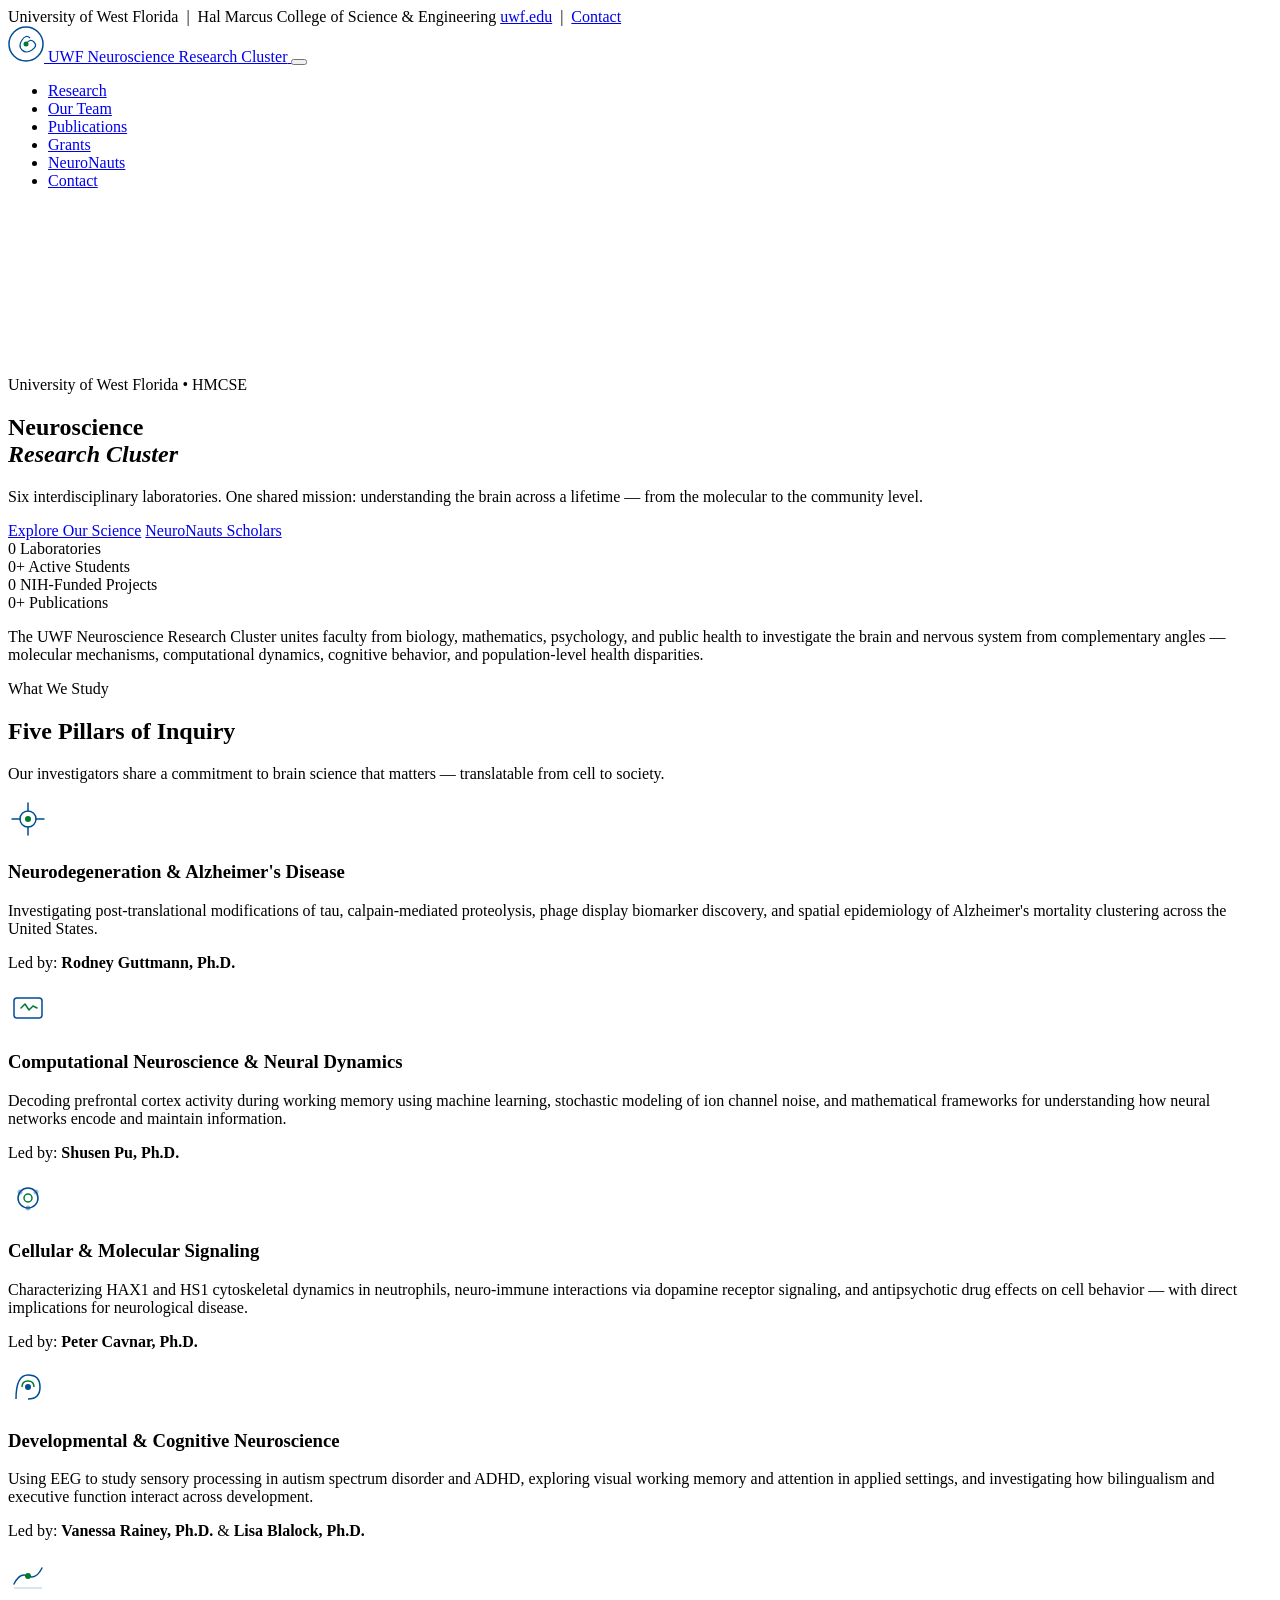
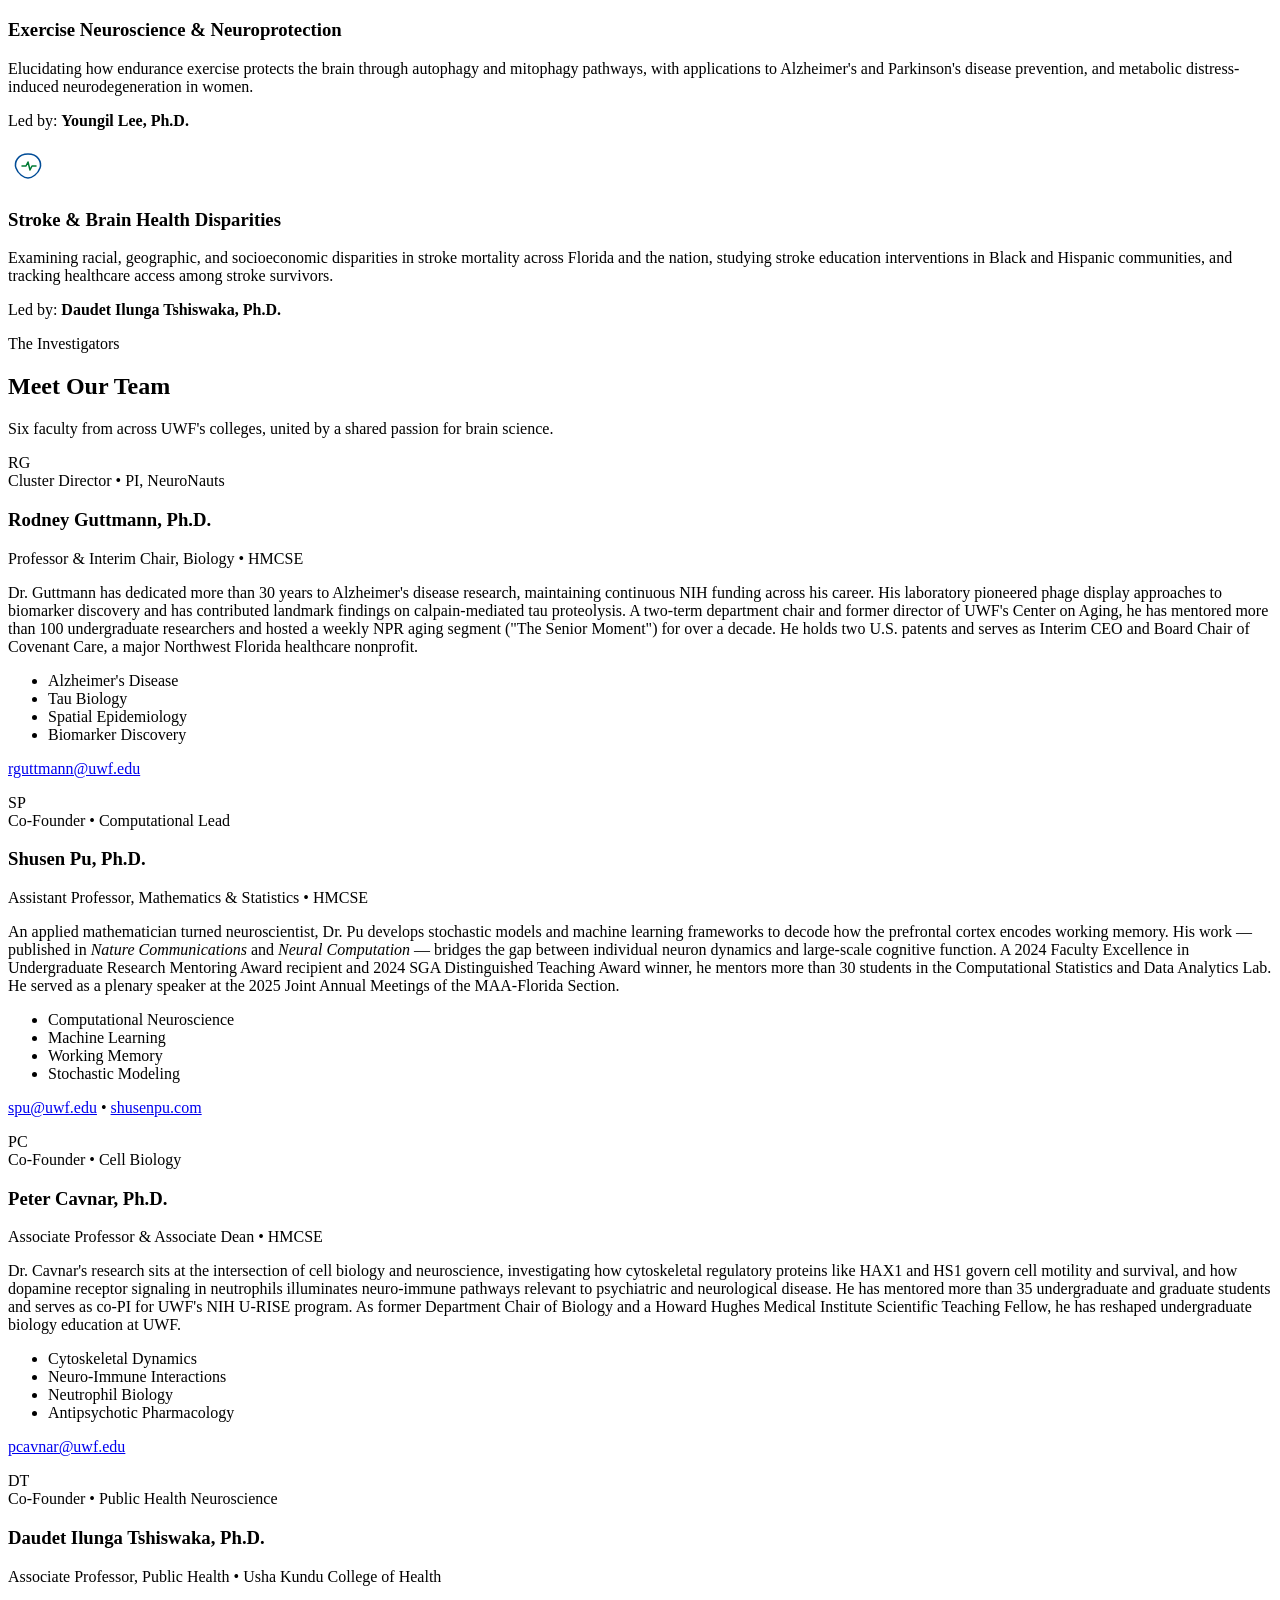
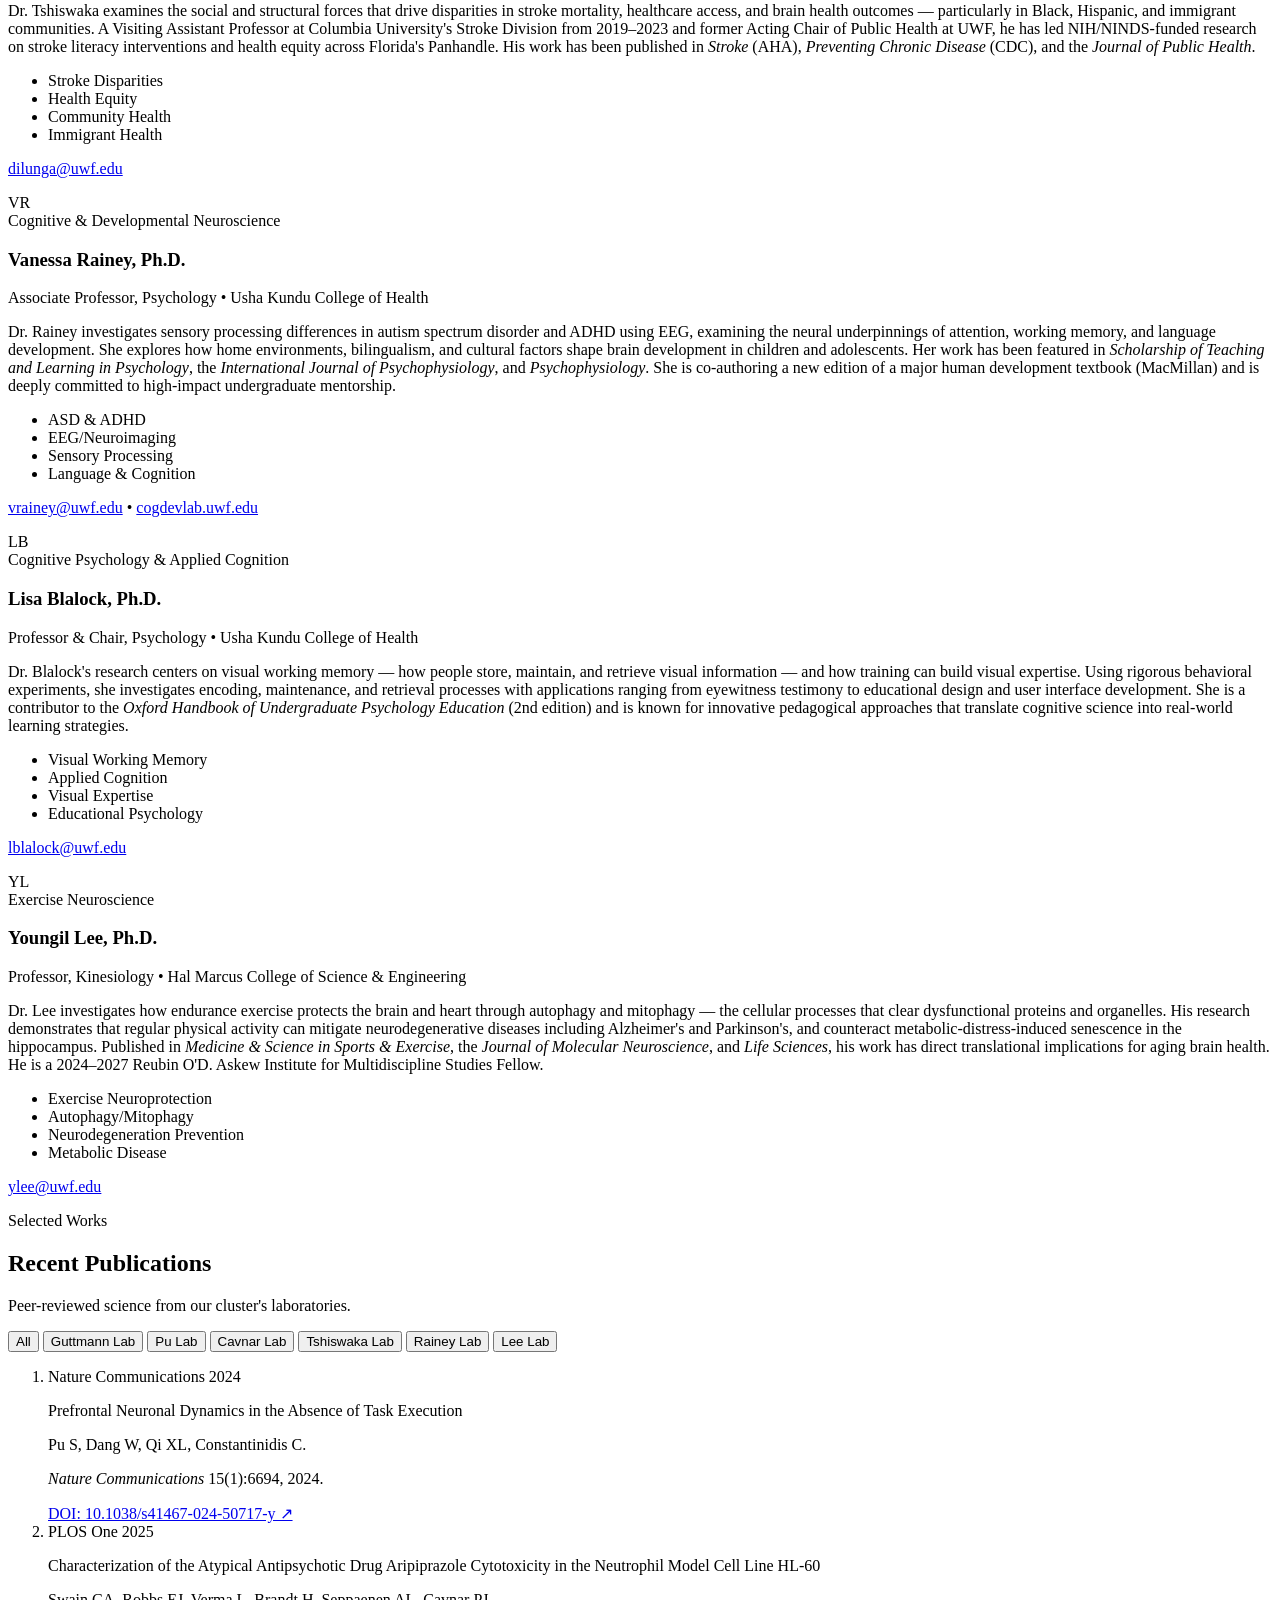
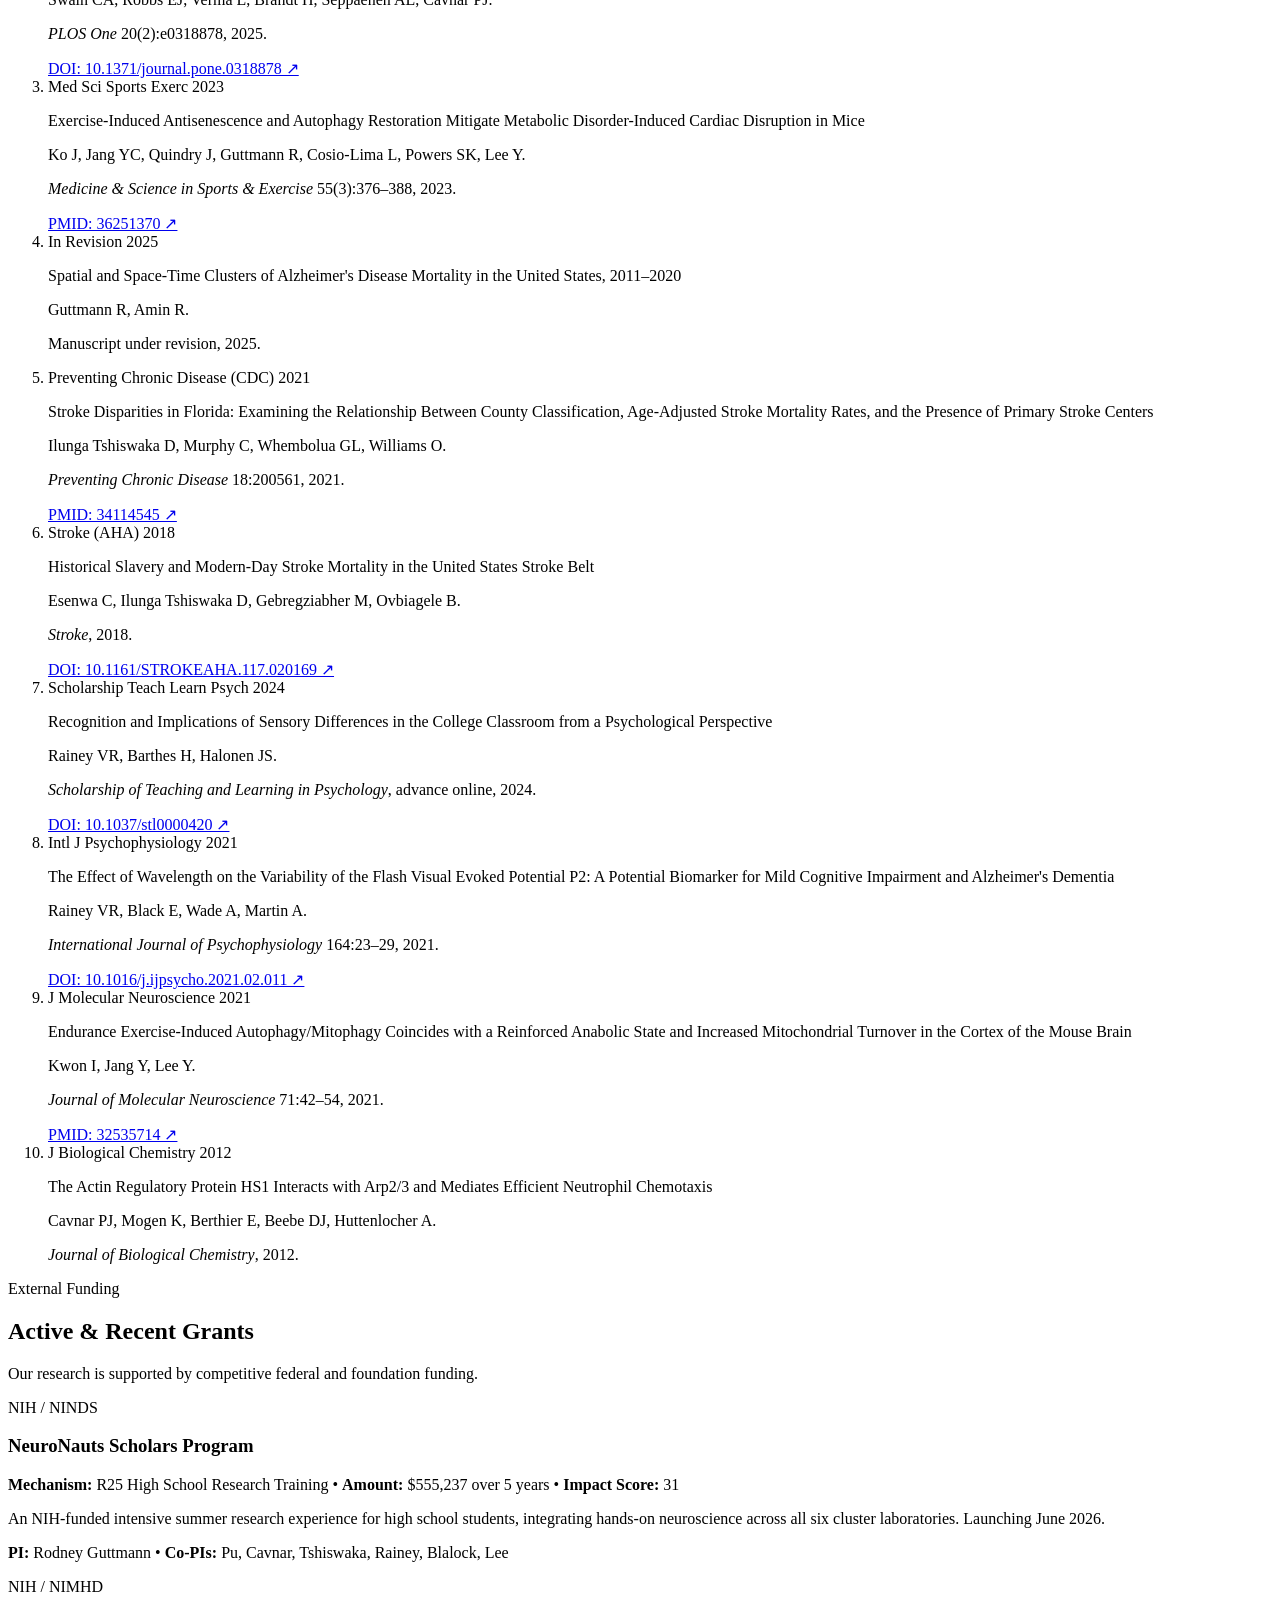
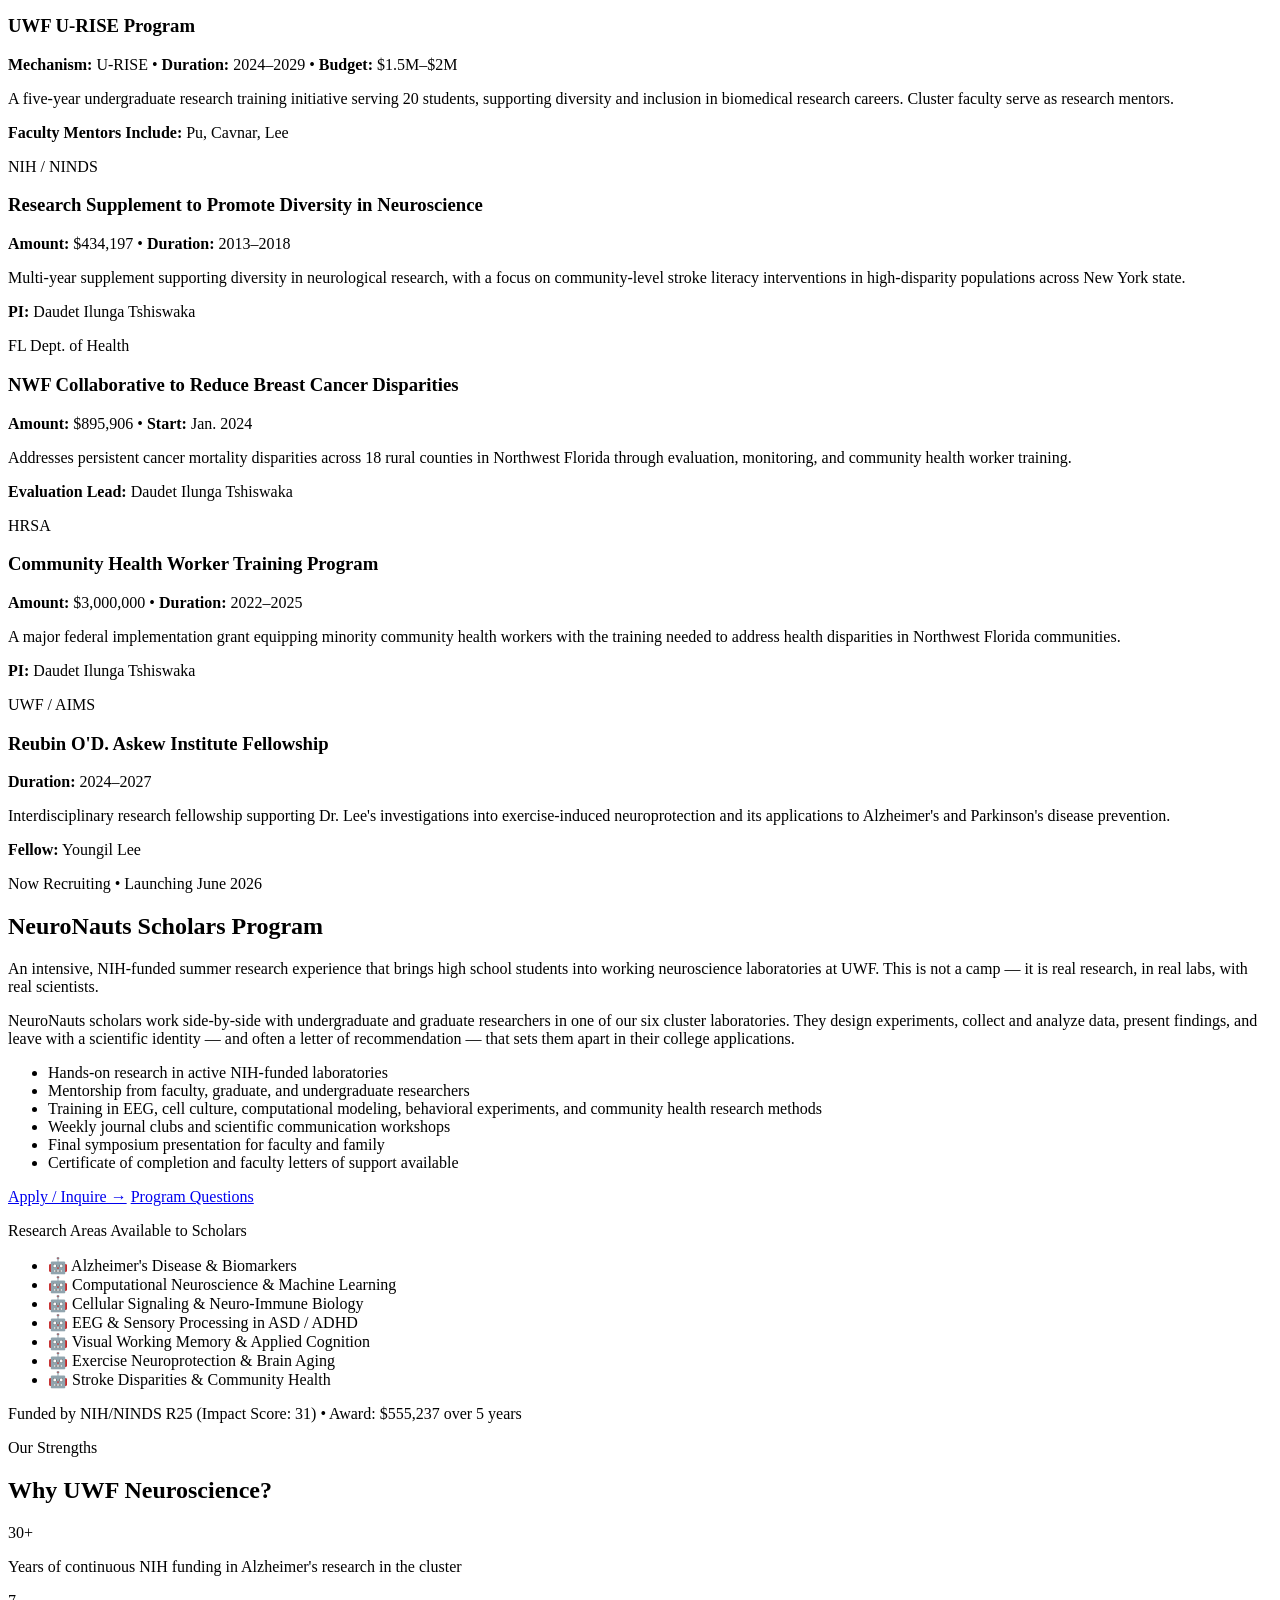
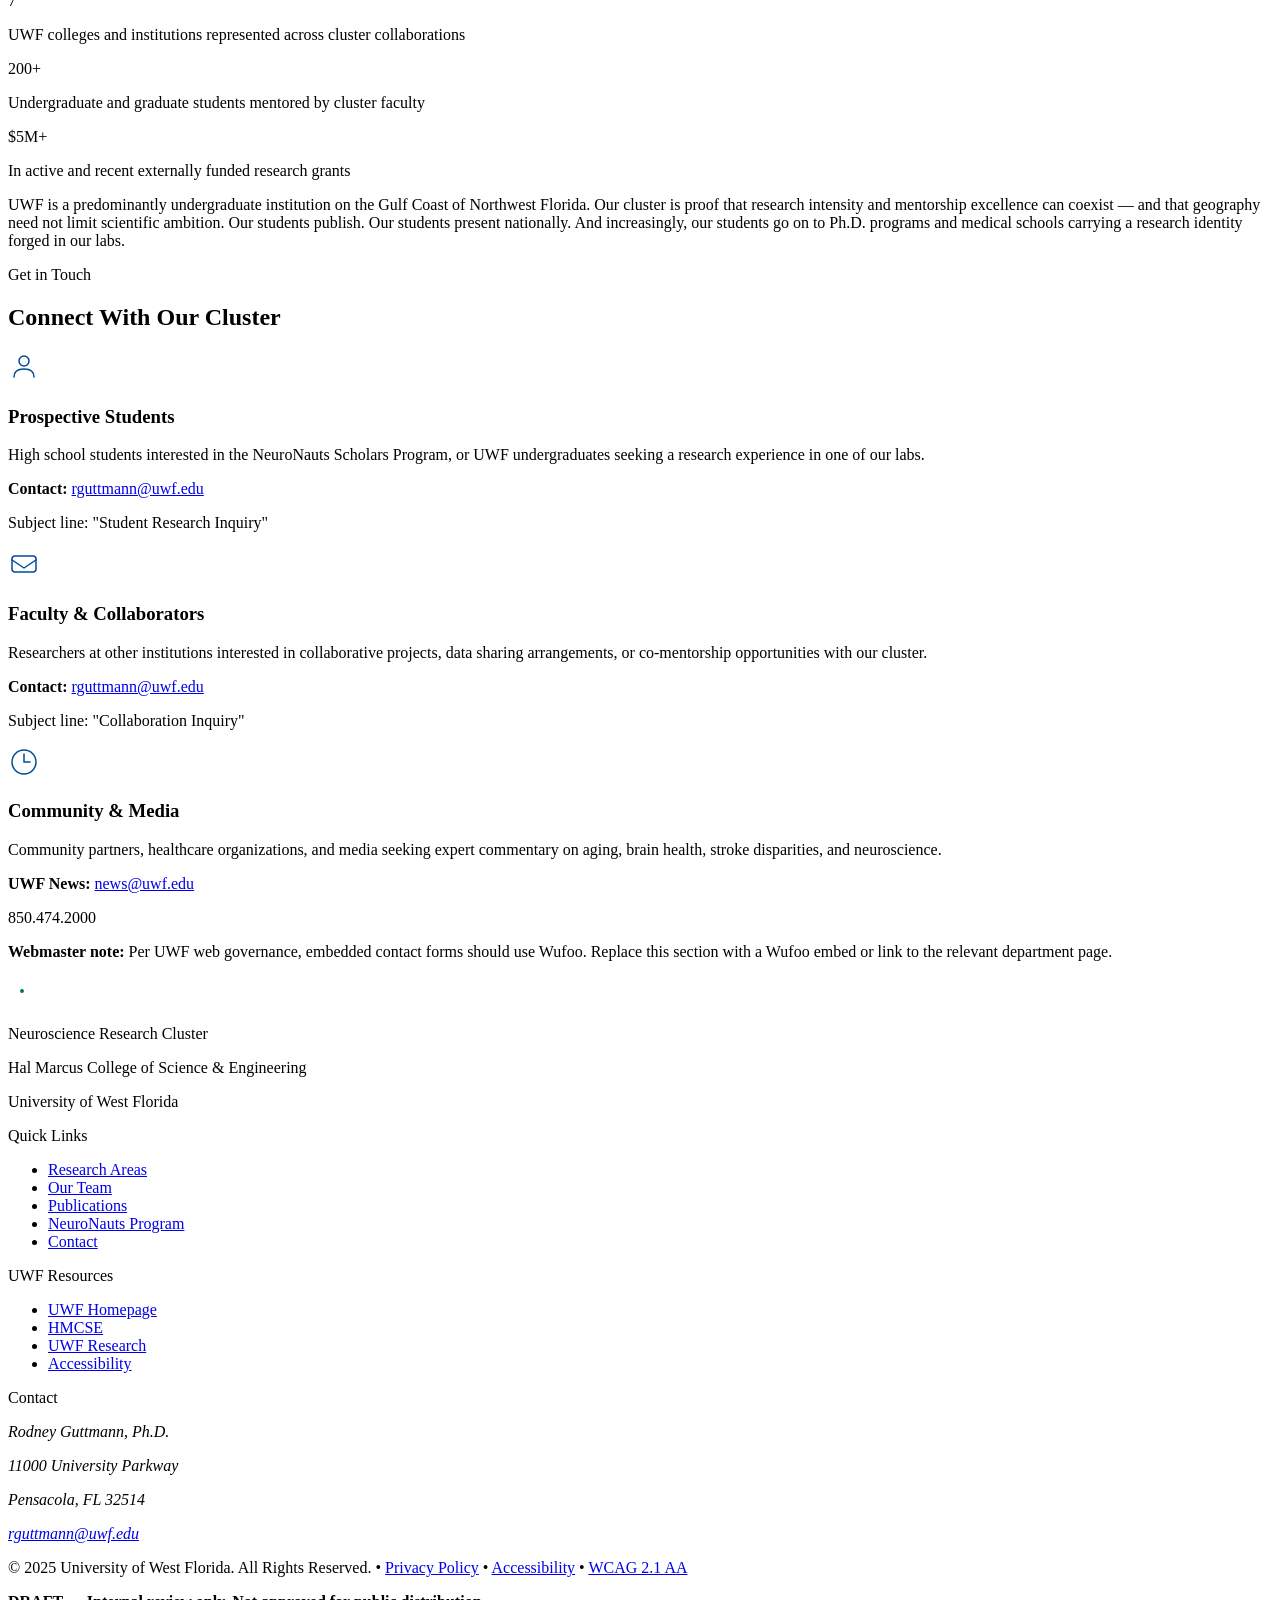
==== commit 7dd6fb3a: "Rename index (17).html to index.html" ====
--- a/index.html
+++ b/index.html
@@ -1,583 +1,704 @@
 <!DOCTYPE html>
 <html lang="en">
 <head>
-  <meta charset="UTF-8" />
-  <meta name="viewport" content="width=device-width, initial-scale=1.0" />
-  <title>UWF Neuroscience Research Cluster | HMCSE</title>
+  <meta charset="UTF-8">
+  <meta name="viewport" content="width=device-width, initial-scale=1.0">
+  <meta name="description" content="The UWF Neuroscience Research Cluster brings together six interdisciplinary laboratories to advance understanding of the brain, aging, and nervous system disease at the University of West Florida.">
+  <title>Neuroscience Research Cluster | University of West Florida</title>
   <link rel="preconnect" href="https://fonts.googleapis.com">
   <link rel="preconnect" href="https://fonts.gstatic.com" crossorigin>
-  <link href="https://fonts.googleapis.com/css2?family=Fraunces:ital,opsz,wght@0,9..144,300;0,9..144,400;0,9..144,600;0,9..144,700;1,9..144,300&family=DM+Sans:ital,wght@0,300;0,400;0,500;0,600;1,300&family=DM+Mono:wght@300;400&display=swap" rel="stylesheet">
-  <link rel="stylesheet" href="styles.css" />
+  <link href="https://fonts.googleapis.com/css2?family=Playfair+Display:wght@400;700;900&family=Source+Sans+3:wght@300;400;600;700&family=JetBrains+Mono:wght@400;500&display=swap" rel="stylesheet">
+  <link rel="stylesheet" href="styles.css">
 </head>
 <body>
 
-  <!-- Navigation -->
-  <nav class="navbar" id="navbar">
-    <div class="nav-inner">
-      <a href="#" class="nav-logo">
-        <span class="logo-mark">NRC</span>
-        <span class="logo-text">UWF Neuroscience Research Cluster</span>
+  <!-- ============================================================
+       GOVERNANCE NOTE FOR UWF WEBMASTER:
+       This prototype is hosted on GitHub Pages for internal review.
+       When porting to uwf.edu/T4:
+       - Replace this <header> with UWF's global header template
+       - Remove custom nav; integrate into UWF college nav structure
+       - Neural canvas animation requires JS approval from UMC (websupport@uwf.edu)
+       - Font imports from Google Fonts require security/GDPR review by ITS
+       - Wufoo recommended for contact forms per UWF policy
+       - All WCAG 2.1 AA compliance noted inline; DubBot audit required before launch
+       - Brand colors used: UWF Blue #004C97, UWF Green #007A33 (per uwf.edu/brand/color)
+       ============================================================ -->
+
+  <!-- TOP BAR: Institutional identification — mirrors UWF college site convention -->
+  <div class="top-bar" role="banner" aria-label="Institutional identification">
+    <div class="container">
+      <span>University of West Florida &nbsp;|&nbsp; Hal Marcus College of Science &amp; Engineering</span>
+      <span class="top-bar-right">
+        <a href="https://uwf.edu" aria-label="University of West Florida homepage">uwf.edu</a>
+        &nbsp;|&nbsp;
+        <a href="mailto:rguttmann@uwf.edu">Contact</a>
+      </span>
+    </div>
+  </div>
+
+  <!-- NAVIGATION -->
+  <nav class="navbar" role="navigation" aria-label="Main navigation">
+    <div class="container nav-inner">
+      <a href="#hero" class="nav-logo" aria-label="Neuroscience Research Cluster home">
+        <!-- Nautilus motif SVG (UWF brand symbol) -->
+        <svg width="36" height="36" viewBox="0 0 36 36" fill="none" aria-hidden="true" focusable="false">
+          <circle cx="18" cy="18" r="17" stroke="#004C97" stroke-width="1.5"/>
+          <path d="M18 18 Q22 12 26 16 Q30 20 24 24 Q18 28 14 24 Q10 20 14 14 Q18 8 22 12" stroke="#004C97" stroke-width="1.2" fill="none"/>
+          <circle cx="18" cy="18" r="2.5" fill="#007A33"/>
+        </svg>
+        <span>UWF Neuroscience Research Cluster</span>
       </a>
-      <ul class="nav-links">
-        <li><a href="#mission">Mission</a></li>
-        <li><a href="#research">Research</a></li>
-        <li><a href="#team">Team</a></li>
-        <li><a href="#publications">Publications</a></li>
-        <li><a href="#grants">Funding</a></li>
-        <li><a href="#contact" class="nav-cta">Join Us</a></li>
-      </ul>
-      <button class="hamburger" id="hamburger" aria-label="Open menu">
+      <button class="nav-toggle" aria-expanded="false" aria-controls="nav-links" aria-label="Toggle navigation menu">
         <span></span><span></span><span></span>
       </button>
+      <ul class="nav-links" id="nav-links" role="list">
+        <li><a href="#research">Research</a></li>
+        <li><a href="#team">Our Team</a></li>
+        <li><a href="#publications">Publications</a></li>
+        <li><a href="#grants">Grants</a></li>
+        <li><a href="#neuronauts">NeuroNauts</a></li>
+        <li><a href="#contact">Contact</a></li>
+      </ul>
     </div>
   </nav>
 
-  <!-- Hero -->
-  <header class="hero" id="hero">
-    <canvas class="neural-canvas" id="neuralCanvas"></canvas>
+  <!-- HERO -->
+  <section class="hero" id="hero" aria-label="Hero section">
+    <canvas id="neuralCanvas" aria-hidden="true" focusable="false"></canvas>
     <div class="hero-content">
-      <div class="hero-eyebrow">
-        <span class="dot"></span>
-        University of West Florida &mdash; Hal Marcus College of Science &amp; Engineering
-      </div>
-      <h1 class="hero-title">
-        Where Minds<br>
-        <em>Meet</em> the Brain
-      </h1>
-      <p class="hero-sub">
-        An interdisciplinary neuroscience research cluster advancing our understanding of brain health, cognition, neurodegeneration, and the computational architecture of the human mind.
-      </p>
-      <div class="hero-stats">
-        <div class="stat">
-          <span class="stat-num" data-target="8">0</span>
-          <span class="stat-label">Faculty Investigators</span>
-        </div>
-        <div class="stat">
-          <span class="stat-num" data-target="3">0</span>
-          <span class="stat-label">Colleges</span>
-        </div>
-        <div class="stat">
-          <span class="stat-num" data-prefix="$" data-target="555" data-suffix="K+">$0</span>
-          <span class="stat-label">Active NIH Funding</span>
-        </div>
-        <div class="stat">
-          <span class="stat-num" data-target="30">0</span><span class="stat-suffix-inline">+</span>
-          <span class="stat-label">Years of Research</span>
-        </div>
-      </div>
+      <p class="hero-eyebrow">University of West Florida &bull; HMCSE</p>
+      <h1 class="hero-title">Neuroscience<br><em>Research Cluster</em></h1>
+      <p class="hero-sub">Six interdisciplinary laboratories. One shared mission: understanding the brain across a lifetime — from the molecular to the community level.</p>
       <div class="hero-actions">
-        <a href="#research" class="btn-primary">Explore Research</a>
-        <a href="#team" class="btn-ghost">Meet the Team</a>
-      </div>
-    </div>
-    <div class="hero-scroll">
-      <span>Scroll</span>
-      <div class="scroll-line"></div>
-    </div>
-  </header>
-
-  <!-- Mission Strip -->
-  <section class="mission-strip" id="mission">
+        <a href="#research" class="btn btn-primary">Explore Our Science</a>
+        <a href="#neuronauts" class="btn btn-outline">NeuroNauts Scholars</a>
+      </div>
+    </div>
+    <div class="hero-stats" aria-label="Cluster statistics">
+      <div class="stat-item">
+        <span class="stat-num" data-target="6" aria-label="6">0</span>
+        <span class="stat-label">Laboratories</span>
+      </div>
+      <div class="stat-item">
+        <span class="stat-num" data-target="30" aria-label="30+">0</span><span class="stat-suffix">+</span>
+        <span class="stat-label">Active Students</span>
+      </div>
+      <div class="stat-item">
+        <span class="stat-num" data-target="5" aria-label="5">0</span>
+        <span class="stat-label">NIH-Funded Projects</span>
+      </div>
+      <div class="stat-item">
+        <span class="stat-num" data-target="100" aria-label="100+">0</span><span class="stat-suffix">+</span>
+        <span class="stat-label">Publications</span>
+      </div>
+    </div>
+  </section>
+
+  <!-- MISSION STRIP -->
+  <section class="mission" aria-labelledby="mission-heading">
     <div class="container">
-      <div class="mission-grid">
-        <div class="mission-label">
-          <span class="section-tag">Our Mission</span>
-        </div>
-        <div class="mission-text">
-          <p>
-            The UWF Neuroscience Research Cluster unites investigators across biology, computational science, public health, and psychology to address the defining challenges in brain science. We share data, trainees, and ideas across departmental boundaries because the brain does not respect them.
-          </p>
-        </div>
-        <div class="mission-pillars">
-          <div class="pillar">
-            <div class="pillar-icon">&#9650;</div>
-            <h4>Discovery</h4>
-            <p>Basic and translational research in neurodegeneration, cognition, and neural computation</p>
-          </div>
-          <div class="pillar">
-            <div class="pillar-icon">&#9650;</div>
-            <h4>Training</h4>
-            <p>NIH-funded undergraduate and graduate mentorship through the NeuroNauts Scholars Program</p>
-          </div>
-          <div class="pillar">
-            <div class="pillar-icon">&#9650;</div>
-            <h4>Translation</h4>
-            <p>Community engagement, clinical partnerships, and real-world impact in Northwest Florida</p>
-          </div>
-        </div>
-      </div>
-    </div>
-  </section>
-
-  <!-- Research Areas -->
-  <section class="research-section" id="research">
+      <p class="mission-text" id="mission-heading">The UWF Neuroscience Research Cluster unites faculty from biology, mathematics, psychology, and public health to investigate the brain and nervous system from complementary angles — molecular mechanisms, computational dynamics, cognitive behavior, and population-level health disparities.</p>
+    </div>
+  </section>
+
+  <!-- RESEARCH PILLARS -->
+  <section class="research" id="research" aria-labelledby="research-heading">
     <div class="container">
       <div class="section-header">
-        <span class="section-tag">Research</span>
-        <h2>Converging on the Brain<br>from Every Direction</h2>
-        <p>Our investigators span four domains that together offer a comprehensive lens on how the nervous system works, fails, adapts, and heals.</p>
-      </div>
-
-      <div class="research-areas">
-
-        <div class="area-card" style="--accent: #4fc3f7;">
-          <div class="area-number">01</div>
-          <div class="area-icon">
-            <svg viewBox="0 0 60 60" fill="none" xmlns="http://www.w3.org/2000/svg">
-              <circle cx="30" cy="30" r="12" stroke="currentColor" stroke-width="2"/>
-              <circle cx="30" cy="30" r="4" fill="currentColor" opacity="0.6"/>
-              <path d="M30 6 Q42 18 42 30 Q42 42 30 54" stroke="currentColor" stroke-width="1.5" opacity="0.5"/>
-              <path d="M30 6 Q18 18 18 30 Q18 42 30 54" stroke="currentColor" stroke-width="1.5" opacity="0.5"/>
-              <line x1="6" y1="30" x2="54" y2="30" stroke="currentColor" stroke-width="1.5" opacity="0.5"/>
+        <p class="section-eyebrow">What We Study</p>
+        <h2 id="research-heading">Five Pillars of Inquiry</h2>
+        <p class="section-sub">Our investigators share a commitment to brain science that matters — translatable from cell to society.</p>
+      </div>
+      <div class="research-grid">
+        <article class="research-card" aria-label="Neurodegeneration and Alzheimer's Disease research pillar">
+          <div class="card-icon" aria-hidden="true">
+            <svg width="40" height="40" viewBox="0 0 40 40" fill="none">
+              <circle cx="20" cy="20" r="8" stroke="#004C97" stroke-width="1.5"/>
+              <path d="M20 4 L20 12 M20 28 L20 36 M4 20 L12 20 M28 20 L36 20" stroke="#004C97" stroke-width="1.5" stroke-linecap="round"/>
+              <circle cx="20" cy="20" r="3" fill="#007A33"/>
             </svg>
           </div>
           <h3>Neurodegeneration &amp; Alzheimer's Disease</h3>
-          <p>Biomarker discovery via phage display, calpain proteolysis, tau biology, and oxidative stress pathways. Spatial epidemiology of AD mortality clustering. Clinical biomarker development for early detection.</p>
-          <div class="area-tags">
-            <span>Tau Biology</span>
-            <span>Phage Display</span>
-            <span>Biomarkers</span>
-            <span>Calpain</span>
-          </div>
-        </div>
-
-        <div class="area-card" style="--accent: #a5d6a7;">
-          <div class="area-number">02</div>
-          <div class="area-icon">
-            <svg viewBox="0 0 60 60" fill="none" xmlns="http://www.w3.org/2000/svg">
-              <rect x="10" y="20" width="40" height="20" rx="4" stroke="currentColor" stroke-width="2"/>
-              <line x1="10" y1="30" x2="54" y2="30" stroke="currentColor" stroke-width="1" opacity="0.4"/>
-              <path d="M6 30 Q12 20 18 30 Q24 40 30 30 Q36 20 42 30 Q48 40 54 30" stroke="currentColor" stroke-width="2" fill="none"/>
-              <circle cx="30" cy="12" r="4" stroke="currentColor" stroke-width="1.5"/>
-              <line x1="30" y1="16" x2="30" y2="20" stroke="currentColor" stroke-width="1.5"/>
-            </svg>
-          </div>
-          <h3>Cognitive &amp; Computational Neuroscience</h3>
-          <p>Neural signal decoding, prefrontal cortex dynamics, working memory systems, EEG-based biomarkers for cognitive impairment, machine learning models of brain function, and flash visual evoked potentials.</p>
-          <div class="area-tags">
-            <span>EEG</span>
-            <span>Working Memory</span>
-            <span>Neural Decoding</span>
-            <span>Machine Learning</span>
-          </div>
-        </div>
-
-        <div class="area-card" style="--accent: #ffcc80;">
-          <div class="area-number">03</div>
-          <div class="area-icon">
-            <svg viewBox="0 0 60 60" fill="none" xmlns="http://www.w3.org/2000/svg">
-              <path d="M20 40 C20 28 26 20 30 20 C34 20 40 28 40 40" stroke="currentColor" stroke-width="2" fill="none"/>
-              <circle cx="30" cy="20" r="4" fill="currentColor" opacity="0.5"/>
-              <circle cx="15" cy="45" r="5" stroke="currentColor" stroke-width="2"/>
-              <circle cx="45" cy="45" r="5" stroke="currentColor" stroke-width="2"/>
-              <line x1="20" y1="45" x2="40" y2="45" stroke="currentColor" stroke-width="1.5"/>
-            </svg>
-          </div>
-          <h3>Cellular &amp; Developmental Neuroscience</h3>
-          <p>Cellular mechanisms underlying neural circuit formation, synaptogenesis, and neuroplasticity. Parkinson's disease models and exercise-induced neuroprotection. Neural regeneration and neurogenesis research.</p>
-          <div class="area-tags">
-            <span>Neuroplasticity</span>
-            <span>Parkinson's</span>
-            <span>Neurogenesis</span>
-            <span>Synaptogenesis</span>
-          </div>
-        </div>
-
-        <div class="area-card" style="--accent: #f48fb1;">
-          <div class="area-number">04</div>
-          <div class="area-icon">
-            <svg viewBox="0 0 60 60" fill="none" xmlns="http://www.w3.org/2000/svg">
-              <circle cx="30" cy="30" r="20" stroke="currentColor" stroke-width="2" opacity="0.3"/>
-              <circle cx="30" cy="30" r="10" stroke="currentColor" stroke-width="2" opacity="0.5"/>
-              <circle cx="30" cy="30" r="3" fill="currentColor"/>
-              <circle cx="15" cy="18" r="3" fill="currentColor" opacity="0.6"/>
-              <circle cx="45" cy="18" r="3" fill="currentColor" opacity="0.6"/>
-              <circle cx="15" cy="42" r="3" fill="currentColor" opacity="0.6"/>
-              <circle cx="45" cy="42" r="3" fill="currentColor" opacity="0.6"/>
-            </svg>
-          </div>
-          <h3>Community Neuroscience &amp; Health Disparities</h3>
-          <p>Stroke prevention, brain health equity across underserved communities in Northwest Florida, community-based participatory research, and population-level surveillance of neurological conditions.</p>
-          <div class="area-tags">
-            <span>Stroke</span>
-            <span>Health Equity</span>
-            <span>Disparities</span>
-            <span>Community Health</span>
-          </div>
-        </div>
-
-      </div>
-    </div>
-  </section>
-
-  <!-- Team -->
-  <section class="team-section" id="team">
+          <p>Investigating post-translational modifications of tau, calpain-mediated proteolysis, phage display biomarker discovery, and spatial epidemiology of Alzheimer's mortality clustering across the United States.</p>
+          <p class="card-lead">Led by: <strong>Rodney Guttmann, Ph.D.</strong></p>
+        </article>
+
+        <article class="research-card" aria-label="Computational Neuroscience research pillar">
+          <div class="card-icon" aria-hidden="true">
+            <svg width="40" height="40" viewBox="0 0 40 40" fill="none">
+              <rect x="6" y="10" width="28" height="20" rx="3" stroke="#004C97" stroke-width="1.5"/>
+              <path d="M13 20 L17 16 L21 22 L25 18 L29 20" stroke="#007A33" stroke-width="1.5" stroke-linecap="round" stroke-linejoin="round"/>
+            </svg>
+          </div>
+          <h3>Computational Neuroscience &amp; Neural Dynamics</h3>
+          <p>Decoding prefrontal cortex activity during working memory using machine learning, stochastic modeling of ion channel noise, and mathematical frameworks for understanding how neural networks encode and maintain information.</p>
+          <p class="card-lead">Led by: <strong>Shusen Pu, Ph.D.</strong></p>
+        </article>
+
+        <article class="research-card" aria-label="Cellular and Molecular Neuroscience research pillar">
+          <div class="card-icon" aria-hidden="true">
+            <svg width="40" height="40" viewBox="0 0 40 40" fill="none">
+              <circle cx="20" cy="20" r="10" stroke="#004C97" stroke-width="1.5"/>
+              <circle cx="20" cy="20" r="4" fill="none" stroke="#007A33" stroke-width="1.5"/>
+              <circle cx="12" cy="14" r="2.5" fill="#004C97" opacity="0.4"/>
+              <circle cx="28" cy="14" r="2.5" fill="#004C97" opacity="0.4"/>
+              <circle cx="20" cy="30" r="2.5" fill="#004C97" opacity="0.4"/>
+            </svg>
+          </div>
+          <h3>Cellular &amp; Molecular Signaling</h3>
+          <p>Characterizing HAX1 and HS1 cytoskeletal dynamics in neutrophils, neuro-immune interactions via dopamine receptor signaling, and antipsychotic drug effects on cell behavior — with direct implications for neurological disease.</p>
+          <p class="card-lead">Led by: <strong>Peter Cavnar, Ph.D.</strong></p>
+        </article>
+
+        <article class="research-card" aria-label="Developmental and Cognitive Neuroscience research pillar">
+          <div class="card-icon" aria-hidden="true">
+            <svg width="40" height="40" viewBox="0 0 40 40" fill="none">
+              <path d="M8 32 Q8 8 20 8 Q32 8 32 20 Q32 32 20 32" stroke="#004C97" stroke-width="1.5" fill="none"/>
+              <path d="M14 20 Q14 14 20 14 Q26 14 26 20" stroke="#007A33" stroke-width="1.5" fill="none"/>
+              <circle cx="20" cy="20" r="3" fill="#004C97"/>
+            </svg>
+          </div>
+          <h3>Developmental &amp; Cognitive Neuroscience</h3>
+          <p>Using EEG to study sensory processing in autism spectrum disorder and ADHD, exploring visual working memory and attention in applied settings, and investigating how bilingualism and executive function interact across development.</p>
+          <p class="card-lead">Led by: <strong>Vanessa Rainey, Ph.D.</strong> &amp; <strong>Lisa Blalock, Ph.D.</strong></p>
+        </article>
+
+        <article class="research-card" aria-label="Exercise Neuroscience research pillar">
+          <div class="card-icon" aria-hidden="true">
+            <svg width="40" height="40" viewBox="0 0 40 40" fill="none">
+              <path d="M6 28 Q12 16 20 20 Q28 24 34 12" stroke="#004C97" stroke-width="1.5" fill="none" stroke-linecap="round"/>
+              <circle cx="20" cy="20" r="3" fill="#007A33"/>
+              <path d="M6 32 L34 32" stroke="#004C97" stroke-width="1" opacity="0.3"/>
+            </svg>
+          </div>
+          <h3>Exercise Neuroscience &amp; Neuroprotection</h3>
+          <p>Elucidating how endurance exercise protects the brain through autophagy and mitophagy pathways, with applications to Alzheimer's and Parkinson's disease prevention, and metabolic distress-induced neurodegeneration in women.</p>
+          <p class="card-lead">Led by: <strong>Youngil Lee, Ph.D.</strong></p>
+        </article>
+
+        <article class="research-card" aria-label="Stroke and Brain Health Disparities research pillar">
+          <div class="card-icon" aria-hidden="true">
+            <svg width="40" height="40" viewBox="0 0 40 40" fill="none">
+              <path d="M20 8 C10 8 6 16 8 22 C10 28 16 32 20 32 C24 32 30 28 32 22 C34 16 30 8 20 8Z" stroke="#004C97" stroke-width="1.5" fill="none"/>
+              <path d="M14 20 L18 20 L20 16 L22 24 L24 20 L28 20" stroke="#007A33" stroke-width="1.5" stroke-linecap="round" stroke-linejoin="round"/>
+            </svg>
+          </div>
+          <h3>Stroke &amp; Brain Health Disparities</h3>
+          <p>Examining racial, geographic, and socioeconomic disparities in stroke mortality across Florida and the nation, studying stroke education interventions in Black and Hispanic communities, and tracking healthcare access among stroke survivors.</p>
+          <p class="card-lead">Led by: <strong>Daudet Ilunga Tshiswaka, Ph.D.</strong></p>
+        </article>
+      </div>
+    </div>
+  </section>
+
+  <!-- TEAM -->
+  <section class="team" id="team" aria-labelledby="team-heading">
     <div class="container">
-      <div class="section-header light">
-        <span class="section-tag">The Team</span>
-        <h2>Founded on<br>Shared Curiosity</h2>
-        <p>Our cluster brings together leading investigators whose work, combined, spans the full arc of neuroscience &mdash; from molecule to community.</p>
-      </div>
-
+      <div class="section-header section-header--light">
+        <p class="section-eyebrow">The Investigators</p>
+        <h2 id="team-heading">Meet Our Team</h2>
+        <p class="section-sub">Six faculty from across UWF's colleges, united by a shared passion for brain science.</p>
+      </div>
       <div class="team-grid">
 
-        <div class="member-card featured">
-          <div class="member-photo-placeholder" style="--color:#4fc3f7;">
-            <span>RG</span>
-          </div>
+        <article class="member-card" aria-label="Rodney Guttmann faculty profile">
+          <div class="member-avatar member-avatar--blue" aria-hidden="true">RG</div>
           <div class="member-info">
-            <div class="member-role">Cluster Director &bull; Founding Investigator</div>
+            <span class="member-role">Cluster Director &bull; PI, NeuroNauts</span>
             <h3>Rodney Guttmann, Ph.D.</h3>
-            <div class="member-dept">Professor &amp; Interim Chair, Dept. of Biology &bull; HMCSE</div>
-            <p class="member-bio">Over 30 years of NIH-funded research in Alzheimer's disease biomarker discovery, calpain proteolysis, tau biology, and phage display technology. Holds two U.S. patents and has mentored more than 100 undergraduate researchers. PI of the NIH R25 NeuroNauts Scholars Program (NINDS, $555,237).</p>
-            <div class="member-tags">
-              <span>Alzheimer's Disease</span>
-              <span>Phage Display</span>
-              <span>Tau Biology</span>
-              <span>NIH Funded</span>
-            </div>
-          </div>
-        </div>
-
-        <div class="member-card">
-          <div class="member-photo-placeholder" style="--color:#a5d6a7;">
-            <span>SP</span>
-          </div>
+            <p class="member-dept">Professor &amp; Interim Chair, Biology &bull; HMCSE</p>
+            <p class="member-bio">Dr. Guttmann has dedicated more than 30 years to Alzheimer's disease research, maintaining continuous NIH funding across his career. His laboratory pioneered phage display approaches to biomarker discovery and has contributed landmark findings on calpain-mediated tau proteolysis. A two-term department chair and former director of UWF's Center on Aging, he has mentored more than 100 undergraduate researchers and hosted a weekly NPR aging segment ("The Senior Moment") for over a decade. He holds two U.S. patents and serves as Interim CEO and Board Chair of Covenant Care, a major Northwest Florida healthcare nonprofit.</p>
+            <ul class="member-tags" aria-label="Research areas">
+              <li>Alzheimer's Disease</li>
+              <li>Tau Biology</li>
+              <li>Spatial Epidemiology</li>
+              <li>Biomarker Discovery</li>
+            </ul>
+            <p class="member-contact"><a href="mailto:rguttmann@uwf.edu" aria-label="Email Rodney Guttmann">rguttmann@uwf.edu</a></p>
+          </div>
+        </article>
+
+        <article class="member-card" aria-label="Shusen Pu faculty profile">
+          <div class="member-avatar member-avatar--blue" aria-hidden="true">SP</div>
           <div class="member-info">
-            <div class="member-role">Co-Founder &bull; Computational Lead</div>
+            <span class="member-role">Co-Founder &bull; Computational Lead</span>
             <h3>Shusen Pu, Ph.D.</h3>
-            <div class="member-dept">Department of Mathematics &amp; Statistics &bull; HMCSE</div>
-            <p class="member-bio">Computational neuroscientist specializing in prefrontal cortex dynamics, neural signal decoding, and the mathematics of working memory. Applies machine learning and stochastic modeling to understand how neural populations encode and transform information in the absence of task execution.</p>
-            <div class="member-tags">
-              <span>Computational Neuroscience</span>
-              <span>Neural Decoding</span>
-              <span>PFC Dynamics</span>
-              <span>Machine Learning</span>
-            </div>
-          </div>
-        </div>
-
-        <div class="member-card">
-          <div class="member-photo-placeholder" style="--color:#ffcc80;">
-            <span>PC</span>
-          </div>
+            <p class="member-dept">Assistant Professor, Mathematics &amp; Statistics &bull; HMCSE</p>
+            <p class="member-bio">An applied mathematician turned neuroscientist, Dr. Pu develops stochastic models and machine learning frameworks to decode how the prefrontal cortex encodes working memory. His work — published in <em>Nature Communications</em> and <em>Neural Computation</em> — bridges the gap between individual neuron dynamics and large-scale cognitive function. A 2024 Faculty Excellence in Undergraduate Research Mentoring Award recipient and 2024 SGA Distinguished Teaching Award winner, he mentors more than 30 students in the Computational Statistics and Data Analytics Lab. He served as a plenary speaker at the 2025 Joint Annual Meetings of the MAA-Florida Section.</p>
+            <ul class="member-tags" aria-label="Research areas">
+              <li>Computational Neuroscience</li>
+              <li>Machine Learning</li>
+              <li>Working Memory</li>
+              <li>Stochastic Modeling</li>
+            </ul>
+            <p class="member-contact"><a href="mailto:spu@uwf.edu" aria-label="Email Shusen Pu">spu@uwf.edu</a> &bull; <a href="https://www.shusenpu.com" target="_blank" rel="noopener noreferrer" aria-label="Shusen Pu personal website (opens in new tab)">shusenpu.com</a></p>
+          </div>
+        </article>
+
+        <article class="member-card" aria-label="Peter Cavnar faculty profile">
+          <div class="member-avatar member-avatar--green" aria-hidden="true">PC</div>
           <div class="member-info">
-            <div class="member-role">Co-Founder &bull; Cellular Neuroscience</div>
+            <span class="member-role">Co-Founder &bull; Cell Biology</span>
             <h3>Peter Cavnar, Ph.D.</h3>
-            <div class="member-dept">Department of Biology &bull; HMCSE</div>
-            <p class="member-bio">Cellular and developmental neuroscientist investigating the molecular mechanisms of neural circuit formation and synaptic function. Research bridges fundamental cell biology with neural system behavior, providing essential mechanistic grounding for translational neuroscience initiatives within the cluster.</p>
-            <div class="member-tags">
-              <span>Cellular Neuroscience</span>
-              <span>Synaptogenesis</span>
-              <span>Neural Circuits</span>
-              <span>Neuroplasticity</span>
-            </div>
-          </div>
-        </div>
-
-        <div class="member-card">
-          <div class="member-photo-placeholder" style="--color:#f48fb1;">
-            <span>DT</span>
-          </div>
+            <p class="member-dept">Associate Professor &amp; Associate Dean &bull; HMCSE</p>
+            <p class="member-bio">Dr. Cavnar's research sits at the intersection of cell biology and neuroscience, investigating how cytoskeletal regulatory proteins like HAX1 and HS1 govern cell motility and survival, and how dopamine receptor signaling in neutrophils illuminates neuro-immune pathways relevant to psychiatric and neurological disease. He has mentored more than 35 undergraduate and graduate students and serves as co-PI for UWF's NIH U-RISE program. As former Department Chair of Biology and a Howard Hughes Medical Institute Scientific Teaching Fellow, he has reshaped undergraduate biology education at UWF.</p>
+            <ul class="member-tags" aria-label="Research areas">
+              <li>Cytoskeletal Dynamics</li>
+              <li>Neuro-Immune Interactions</li>
+              <li>Neutrophil Biology</li>
+              <li>Antipsychotic Pharmacology</li>
+            </ul>
+            <p class="member-contact"><a href="mailto:pcavnar@uwf.edu" aria-label="Email Peter Cavnar">pcavnar@uwf.edu</a></p>
+          </div>
+        </article>
+
+        <article class="member-card" aria-label="Daudet Ilunga Tshiswaka faculty profile">
+          <div class="member-avatar member-avatar--blue" aria-hidden="true">DT</div>
           <div class="member-info">
-            <div class="member-role">Co-Founder &bull; Public Health Neuroscience</div>
+            <span class="member-role">Co-Founder &bull; Public Health Neuroscience</span>
             <h3>Daudet Ilunga Tshiswaka, Ph.D.</h3>
-            <div class="member-dept">Department of Public Health &bull; Halsa School of Health</div>
-            <p class="member-bio">Public health researcher focused on brain health disparities, stroke prevention, and community-based health interventions in underserved populations across Northwest Florida. Expertise in participatory research, health surveillance, and the social determinants of neurological outcomes.</p>
-            <div class="member-tags">
-              <span>Stroke</span>
-              <span>Health Disparities</span>
-              <span>Community Research</span>
-              <span>Brain Health Equity</span>
-            </div>
-          </div>
-        </div>
-
-      </div>
-
-      <div class="team-more">
-        <p>Additional investigators across UWF's colleges of Arts &amp; Social Sciences and Health Sciences are joining the cluster. <a href="#contact">Interested in collaborating?</a></p>
-      </div>
-    </div>
-  </section>
-
-  <!-- Publications -->
-  <section class="publications-section" id="publications">
+            <p class="member-dept">Associate Professor, Public Health &bull; Usha Kundu College of Health</p>
+            <p class="member-bio">Dr. Tshiswaka examines the social and structural forces that drive disparities in stroke mortality, healthcare access, and brain health outcomes — particularly in Black, Hispanic, and immigrant communities. A Visiting Assistant Professor at Columbia University's Stroke Division from 2019–2023 and former Acting Chair of Public Health at UWF, he has led NIH/NINDS-funded research on stroke literacy interventions and health equity across Florida's Panhandle. His work has been published in <em>Stroke</em> (AHA), <em>Preventing Chronic Disease</em> (CDC), and the <em>Journal of Public Health</em>.</p>
+            <ul class="member-tags" aria-label="Research areas">
+              <li>Stroke Disparities</li>
+              <li>Health Equity</li>
+              <li>Community Health</li>
+              <li>Immigrant Health</li>
+            </ul>
+            <p class="member-contact"><a href="mailto:dilunga@uwf.edu" aria-label="Email Daudet Ilunga Tshiswaka">dilunga@uwf.edu</a></p>
+          </div>
+        </article>
+
+        <article class="member-card" aria-label="Vanessa Rainey faculty profile">
+          <div class="member-avatar member-avatar--blue" aria-hidden="true">VR</div>
+          <div class="member-info">
+            <span class="member-role">Cognitive &amp; Developmental Neuroscience</span>
+            <h3>Vanessa Rainey, Ph.D.</h3>
+            <p class="member-dept">Associate Professor, Psychology &bull; Usha Kundu College of Health</p>
+            <p class="member-bio">Dr. Rainey investigates sensory processing differences in autism spectrum disorder and ADHD using EEG, examining the neural underpinnings of attention, working memory, and language development. She explores how home environments, bilingualism, and cultural factors shape brain development in children and adolescents. Her work has been featured in <em>Scholarship of Teaching and Learning in Psychology</em>, the <em>International Journal of Psychophysiology</em>, and <em>Psychophysiology</em>. She is co-authoring a new edition of a major human development textbook (MacMillan) and is deeply committed to high-impact undergraduate mentorship.</p>
+            <ul class="member-tags" aria-label="Research areas">
+              <li>ASD &amp; ADHD</li>
+              <li>EEG/Neuroimaging</li>
+              <li>Sensory Processing</li>
+              <li>Language &amp; Cognition</li>
+            </ul>
+            <p class="member-contact"><a href="mailto:vrainey@uwf.edu" aria-label="Email Vanessa Rainey">vrainey@uwf.edu</a> &bull; <a href="https://cogdevlab.uwf.edu" target="_blank" rel="noopener noreferrer" aria-label="Cognitive Development Lab website (opens in new tab)">cogdevlab.uwf.edu</a></p>
+          </div>
+        </article>
+
+        <article class="member-card" aria-label="Lisa Blalock faculty profile">
+          <div class="member-avatar member-avatar--green" aria-hidden="true">LB</div>
+          <div class="member-info">
+            <span class="member-role">Cognitive Psychology &amp; Applied Cognition</span>
+            <h3>Lisa Blalock, Ph.D.</h3>
+            <p class="member-dept">Professor &amp; Chair, Psychology &bull; Usha Kundu College of Health</p>
+            <p class="member-bio">Dr. Blalock's research centers on visual working memory — how people store, maintain, and retrieve visual information — and how training can build visual expertise. Using rigorous behavioral experiments, she investigates encoding, maintenance, and retrieval processes with applications ranging from eyewitness testimony to educational design and user interface development. She is a contributor to the <em>Oxford Handbook of Undergraduate Psychology Education</em> (2nd edition) and is known for innovative pedagogical approaches that translate cognitive science into real-world learning strategies.</p>
+            <ul class="member-tags" aria-label="Research areas">
+              <li>Visual Working Memory</li>
+              <li>Applied Cognition</li>
+              <li>Visual Expertise</li>
+              <li>Educational Psychology</li>
+            </ul>
+            <p class="member-contact"><a href="mailto:lblalock@uwf.edu" aria-label="Email Lisa Blalock">lblalock@uwf.edu</a></p>
+          </div>
+        </article>
+
+        <article class="member-card" aria-label="Youngil Lee faculty profile">
+          <div class="member-avatar member-avatar--blue" aria-hidden="true">YL</div>
+          <div class="member-info">
+            <span class="member-role">Exercise Neuroscience</span>
+            <h3>Youngil Lee, Ph.D.</h3>
+            <p class="member-dept">Professor, Kinesiology &bull; Hal Marcus College of Science &amp; Engineering</p>
+            <p class="member-bio">Dr. Lee investigates how endurance exercise protects the brain and heart through autophagy and mitophagy — the cellular processes that clear dysfunctional proteins and organelles. His research demonstrates that regular physical activity can mitigate neurodegenerative diseases including Alzheimer's and Parkinson's, and counteract metabolic-distress-induced senescence in the hippocampus. Published in <em>Medicine &amp; Science in Sports &amp; Exercise</em>, the <em>Journal of Molecular Neuroscience</em>, and <em>Life Sciences</em>, his work has direct translational implications for aging brain health. He is a 2024–2027 Reubin O'D. Askew Institute for Multidiscipline Studies Fellow.</p>
+            <ul class="member-tags" aria-label="Research areas">
+              <li>Exercise Neuroprotection</li>
+              <li>Autophagy/Mitophagy</li>
+              <li>Neurodegeneration Prevention</li>
+              <li>Metabolic Disease</li>
+            </ul>
+            <p class="member-contact"><a href="mailto:ylee@uwf.edu" aria-label="Email Youngil Lee">ylee@uwf.edu</a></p>
+          </div>
+        </article>
+
+      </div>
+    </div>
+  </section>
+
+  <!-- PUBLICATIONS -->
+  <section class="publications" id="publications" aria-labelledby="pub-heading">
     <div class="container">
       <div class="section-header">
-        <span class="section-tag">Selected Publications</span>
-        <h2>Recent Work</h2>
-        <p>Peer-reviewed contributions from cluster investigators. This page will be updated on an ongoing basis as new work is accepted.</p>
-      </div>
-
-      <div class="pub-list">
-
-        <div class="pub-item">
-          <div class="pub-year">2025</div>
-          <div class="pub-content">
-            <div class="pub-type">Journal Article</div>
-            <h4>Spatial and Space-Time Clusters of Alzheimer's Disease Mortality in the Contiguous United States, 2011&ndash;2020</h4>
-            <p class="pub-authors">Guttmann R, Amin R &bull; <em>In revision</em></p>
-            <div class="pub-tags"><span>Alzheimer's</span><span>Spatial Epidemiology</span><span>Mortality</span></div>
-          </div>
-        </div>
-
-        <div class="pub-item">
-          <div class="pub-year">2024</div>
-          <div class="pub-content">
-            <div class="pub-type">Journal Article</div>
-            <h4>Prefrontal Neuronal Dynamics in the Absence of Task Execution</h4>
-            <p class="pub-authors">Pu S et al.</p>
-            <div class="pub-tags"><span>Computational Neuroscience</span><span>Prefrontal Cortex</span><span>Working Memory</span></div>
-          </div>
-        </div>
-
-        <div class="pub-item">
-          <div class="pub-year">2024</div>
-          <div class="pub-content">
-            <div class="pub-type">Journal Article</div>
-            <h4>Areal Specific Neuronal Subspace Transformation in the Absence of Task Execution</h4>
-            <p class="pub-authors">Pu S et al.</p>
-            <div class="pub-tags"><span>Neural Subspace</span><span>Cortical Dynamics</span></div>
-          </div>
-        </div>
-
-        <div class="pub-item">
-          <div class="pub-year">2023</div>
-          <div class="pub-content">
-            <div class="pub-type">Journal Article</div>
-            <h4>The Effect of Wavelength on the Variability of the Flash Visual Evoked Potential P2: A Potential Biomarker for Mild Cognitive Impairment and Alzheimer's Dementia</h4>
-            <p class="pub-authors">Guttmann R, Rainey V, Arruda J et al.</p>
-            <div class="pub-tags"><span>VEP</span><span>Biomarker</span><span>MCI</span><span>Alzheimer's</span></div>
-          </div>
-        </div>
-
-        <div class="pub-item">
-          <div class="pub-year">2023</div>
-          <div class="pub-content">
-            <div class="pub-type">Book Chapter / Report</div>
-            <h4>Spatial and Space-Time Clusters of Brain Tumor and CNS Incidence and Mortality in the Contiguous USA, 2000&ndash;2014</h4>
-            <p class="pub-authors">Guttmann R, Amin R</p>
-            <div class="pub-tags"><span>Spatial Epidemiology</span><span>CNS Tumors</span></div>
-          </div>
-        </div>
-
-      </div>
-
-      <div class="pub-footer">
-        <a href="#" class="btn-outline">View All Publications</a>
-      </div>
-    </div>
-  </section>
-
-  <!-- Grants & Funding -->
-  <section class="grants-section" id="grants">
+        <p class="section-eyebrow">Selected Works</p>
+        <h2 id="pub-heading">Recent Publications</h2>
+        <p class="section-sub">Peer-reviewed science from our cluster's laboratories.</p>
+      </div>
+
+      <!-- Filter tabs -->
+      <div class="pub-filters" role="tablist" aria-label="Filter publications by investigator">
+        <button class="pf-btn active" data-filter="all" role="tab" aria-selected="true" aria-controls="pub-list">All</button>
+        <button class="pf-btn" data-filter="guttmann" role="tab" aria-selected="false" aria-controls="pub-list">Guttmann Lab</button>
+        <button class="pf-btn" data-filter="pu" role="tab" aria-selected="false" aria-controls="pub-list">Pu Lab</button>
+        <button class="pf-btn" data-filter="cavnar" role="tab" aria-selected="false" aria-controls="pub-list">Cavnar Lab</button>
+        <button class="pf-btn" data-filter="tshiswaka" role="tab" aria-selected="false" aria-controls="pub-list">Tshiswaka Lab</button>
+        <button class="pf-btn" data-filter="rainey" role="tab" aria-selected="false" aria-controls="pub-list">Rainey Lab</button>
+        <button class="pf-btn" data-filter="lee" role="tab" aria-selected="false" aria-controls="pub-list">Lee Lab</button>
+      </div>
+
+      <ol class="pub-list" id="pub-list" aria-label="Publication list">
+
+        <li class="pub-item" data-lab="pu">
+          <div class="pub-meta">
+            <span class="pub-badge pub-badge--nature">Nature Communications</span>
+            <span class="pub-year">2024</span>
+          </div>
+          <p class="pub-title">Prefrontal Neuronal Dynamics in the Absence of Task Execution</p>
+          <p class="pub-authors">Pu S, Dang W, Qi XL, Constantinidis C.</p>
+          <p class="pub-journal"><em>Nature Communications</em> 15(1):6694, 2024.</p>
+          <a href="https://doi.org/10.1038/s41467-024-50717-y" class="pub-doi" target="_blank" rel="noopener noreferrer" aria-label="DOI link for Prefrontal Neuronal Dynamics paper (opens in new tab)">DOI: 10.1038/s41467-024-50717-y ↗</a>
+        </li>
+
+        <li class="pub-item" data-lab="cavnar">
+          <div class="pub-meta">
+            <span class="pub-badge pub-badge--plos">PLOS One</span>
+            <span class="pub-year">2025</span>
+          </div>
+          <p class="pub-title">Characterization of the Atypical Antipsychotic Drug Aripiprazole Cytotoxicity in the Neutrophil Model Cell Line HL-60</p>
+          <p class="pub-authors">Swain CA, Robbs EJ, Verma L, Brandt H, Seppaenen AL, Cavnar PJ.</p>
+          <p class="pub-journal"><em>PLOS One</em> 20(2):e0318878, 2025.</p>
+          <a href="https://doi.org/10.1371/journal.pone.0318878" class="pub-doi" target="_blank" rel="noopener noreferrer" aria-label="DOI link for aripiprazole paper (opens in new tab)">DOI: 10.1371/journal.pone.0318878 ↗</a>
+        </li>
+
+        <li class="pub-item" data-lab="lee">
+          <div class="pub-meta">
+            <span class="pub-badge pub-badge--msse">Med Sci Sports Exerc</span>
+            <span class="pub-year">2023</span>
+          </div>
+          <p class="pub-title">Exercise-Induced Antisenescence and Autophagy Restoration Mitigate Metabolic Disorder-Induced Cardiac Disruption in Mice</p>
+          <p class="pub-authors">Ko J, Jang YC, Quindry J, Guttmann R, Cosio-Lima L, Powers SK, Lee Y.</p>
+          <p class="pub-journal"><em>Medicine &amp; Science in Sports &amp; Exercise</em> 55(3):376–388, 2023.</p>
+          <a href="https://pubmed.ncbi.nlm.nih.gov/36251370/" class="pub-doi" target="_blank" rel="noopener noreferrer" aria-label="PubMed link for exercise cardiac paper (opens in new tab)">PMID: 36251370 ↗</a>
+        </li>
+
+        <li class="pub-item" data-lab="guttmann">
+          <div class="pub-meta">
+            <span class="pub-badge pub-badge--in-revision">In Revision</span>
+            <span class="pub-year">2025</span>
+          </div>
+          <p class="pub-title">Spatial and Space-Time Clusters of Alzheimer's Disease Mortality in the United States, 2011–2020</p>
+          <p class="pub-authors">Guttmann R, Amin R.</p>
+          <p class="pub-journal">Manuscript under revision, 2025.</p>
+        </li>
+
+        <li class="pub-item" data-lab="tshiswaka">
+          <div class="pub-meta">
+            <span class="pub-badge pub-badge--cdc">Preventing Chronic Disease (CDC)</span>
+            <span class="pub-year">2021</span>
+          </div>
+          <p class="pub-title">Stroke Disparities in Florida: Examining the Relationship Between County Classification, Age-Adjusted Stroke Mortality Rates, and the Presence of Primary Stroke Centers</p>
+          <p class="pub-authors">Ilunga Tshiswaka D, Murphy C, Whembolua GL, Williams O.</p>
+          <p class="pub-journal"><em>Preventing Chronic Disease</em> 18:200561, 2021.</p>
+          <a href="https://www.cdc.gov/pcd/issues/2021/20_0561.htm" class="pub-doi" target="_blank" rel="noopener noreferrer" aria-label="Link to CDC Preventing Chronic Disease article (opens in new tab)">PMID: 34114545 ↗</a>
+        </li>
+
+        <li class="pub-item" data-lab="tshiswaka">
+          <div class="pub-meta">
+            <span class="pub-badge pub-badge--stroke">Stroke (AHA)</span>
+            <span class="pub-year">2018</span>
+          </div>
+          <p class="pub-title">Historical Slavery and Modern-Day Stroke Mortality in the United States Stroke Belt</p>
+          <p class="pub-authors">Esenwa C, Ilunga Tshiswaka D, Gebregziabher M, Ovbiagele B.</p>
+          <p class="pub-journal"><em>Stroke</em>, 2018.</p>
+          <a href="https://doi.org/10.1161/STROKEAHA.117.020169" class="pub-doi" target="_blank" rel="noopener noreferrer" aria-label="DOI link for stroke belt history paper (opens in new tab)">DOI: 10.1161/STROKEAHA.117.020169 ↗</a>
+        </li>
+
+        <li class="pub-item" data-lab="rainey">
+          <div class="pub-meta">
+            <span class="pub-badge pub-badge--slp">Scholarship Teach Learn Psych</span>
+            <span class="pub-year">2024</span>
+          </div>
+          <p class="pub-title">Recognition and Implications of Sensory Differences in the College Classroom from a Psychological Perspective</p>
+          <p class="pub-authors">Rainey VR, Barthes H, Halonen JS.</p>
+          <p class="pub-journal"><em>Scholarship of Teaching and Learning in Psychology</em>, advance online, 2024.</p>
+          <a href="https://doi.org/10.1037/stl0000420" class="pub-doi" target="_blank" rel="noopener noreferrer" aria-label="DOI link for sensory differences in classroom paper (opens in new tab)">DOI: 10.1037/stl0000420 ↗</a>
+        </li>
+
+        <li class="pub-item" data-lab="rainey">
+          <div class="pub-meta">
+            <span class="pub-badge pub-badge--ijp">Intl J Psychophysiology</span>
+            <span class="pub-year">2021</span>
+          </div>
+          <p class="pub-title">The Effect of Wavelength on the Variability of the Flash Visual Evoked Potential P2: A Potential Biomarker for Mild Cognitive Impairment and Alzheimer's Dementia</p>
+          <p class="pub-authors">Rainey VR, Black E, Wade A, Martin A.</p>
+          <p class="pub-journal"><em>International Journal of Psychophysiology</em> 164:23–29, 2021.</p>
+          <a href="https://doi.org/10.1016/j.ijpsycho.2021.02.011" class="pub-doi" target="_blank" rel="noopener noreferrer" aria-label="DOI link for flash VEP biomarker paper (opens in new tab)">DOI: 10.1016/j.ijpsycho.2021.02.011 ↗</a>
+        </li>
+
+        <li class="pub-item" data-lab="lee">
+          <div class="pub-meta">
+            <span class="pub-badge pub-badge--msse">J Molecular Neuroscience</span>
+            <span class="pub-year">2021</span>
+          </div>
+          <p class="pub-title">Endurance Exercise-Induced Autophagy/Mitophagy Coincides with a Reinforced Anabolic State and Increased Mitochondrial Turnover in the Cortex of the Mouse Brain</p>
+          <p class="pub-authors">Kwon I, Jang Y, Lee Y.</p>
+          <p class="pub-journal"><em>Journal of Molecular Neuroscience</em> 71:42–54, 2021.</p>
+          <a href="https://pubmed.ncbi.nlm.nih.gov/32535714/" class="pub-doi" target="_blank" rel="noopener noreferrer" aria-label="PubMed link for brain autophagy paper (opens in new tab)">PMID: 32535714 ↗</a>
+        </li>
+
+        <li class="pub-item" data-lab="cavnar">
+          <div class="pub-meta">
+            <span class="pub-badge pub-badge--jbc">J Biological Chemistry</span>
+            <span class="pub-year">2012</span>
+          </div>
+          <p class="pub-title">The Actin Regulatory Protein HS1 Interacts with Arp2/3 and Mediates Efficient Neutrophil Chemotaxis</p>
+          <p class="pub-authors">Cavnar PJ, Mogen K, Berthier E, Beebe DJ, Huttenlocher A.</p>
+          <p class="pub-journal"><em>Journal of Biological Chemistry</em>, 2012.</p>
+        </li>
+
+      </ol>
+    </div>
+  </section>
+
+  <!-- GRANTS -->
+  <section class="grants" id="grants" aria-labelledby="grants-heading">
     <div class="container">
-      <div class="section-header light">
-        <span class="section-tag">Funding &amp; Grants</span>
-        <h2>Externally Funded,<br>Nationally Recognized</h2>
-      </div>
-
+      <div class="section-header section-header--light">
+        <p class="section-eyebrow">External Funding</p>
+        <h2 id="grants-heading">Active &amp; Recent Grants</h2>
+        <p class="section-sub">Our research is supported by competitive federal and foundation funding.</p>
+      </div>
       <div class="grants-grid">
 
-        <div class="grant-card active">
-          <div class="grant-badge">Active</div>
+        <article class="grant-card" aria-label="NIH R25 NeuroNauts grant">
           <div class="grant-agency">NIH / NINDS</div>
-          <h4>NeuroNauts Scholars Program</h4>
-          <p>R25 award supporting undergraduate research training in neuroscience, with emphasis on diversity, mentorship, and translational brain science. Launching Summer 2026.</p>
-          <div class="grant-meta">
-            <span class="grant-amount">$555,237</span>
-            <span class="grant-period">5 Years</span>
-          </div>
-          <div class="grant-pi">PI: Guttmann</div>
-        </div>
-
-        <div class="grant-card active">
-          <div class="grant-badge">Active</div>
-          <div class="grant-agency">NIH</div>
-          <h4>Alzheimer's Disease Biomarker Discovery</h4>
-          <p>Continuous NIH funding supporting basic and translational research in Alzheimer's biomarker identification using phage display technology and calpain-mediated proteolysis.</p>
-          <div class="grant-meta">
-            <span class="grant-amount">Ongoing</span>
-            <span class="grant-period">30+ Years</span>
-          </div>
-          <div class="grant-pi">PI: Guttmann</div>
-        </div>
-
-        <div class="grant-card pending">
-          <div class="grant-badge pending-badge">In Development</div>
-          <div class="grant-agency">NSF / NIH</div>
-          <h4>ARGO-COMPANION Robotic Pet Initiative</h4>
-          <p>NSF Smart Health grant under development. AI-enabled robotic companions for cognitive engagement and mental health support in aging populations, with cross-disciplinary engineering and neuroscience collaboration.</p>
-          <div class="grant-meta">
-            <span class="grant-amount">TBD</span>
-            <span class="grant-period">Pending</span>
-          </div>
-          <div class="grant-pi">PI Team: Guttmann &amp; collaborators</div>
-        </div>
-
-      </div>
-    </div>
-  </section>
-
-  <!-- NeuroNauts Callout -->
-  <section class="neuronauts-callout">
-    <div class="container">
-      <div class="callout-inner">
-        <div class="callout-text">
-          <span class="section-tag light-tag">NIH R25 Program</span>
           <h3>NeuroNauts Scholars Program</h3>
-          <p>
-            The NeuroNauts Scholars Program is a NINDS-funded research training initiative designed to immerse undergraduates in authentic neuroscience research experiences, with a commitment to broadening participation and training the next generation of brain scientists.
-          </p>
-          <a href="https://uwf.edu" class="btn-primary">Learn More &rarr;</a>
-        </div>
-        <div class="callout-visual">
-          <div class="callout-ring ring-1"></div>
-          <div class="callout-ring ring-2"></div>
-          <div class="callout-ring ring-3"></div>
-          <div class="callout-center">
-            <span>NeuroNauts</span>
-            <em>Scholars Program</em>
-          </div>
-        </div>
-      </div>
-    </div>
-  </section>
-
-  <!-- Presentations / News -->
-  <section class="news-section" id="news">
+          <p class="grant-detail"><strong>Mechanism:</strong> R25 High School Research Training &bull; <strong>Amount:</strong> $555,237 over 5 years &bull; <strong>Impact Score:</strong> 31</p>
+          <p class="grant-desc">An NIH-funded intensive summer research experience for high school students, integrating hands-on neuroscience across all six cluster laboratories. Launching June 2026.</p>
+          <p class="grant-pi"><strong>PI:</strong> Rodney Guttmann &bull; <strong>Co-PIs:</strong> Pu, Cavnar, Tshiswaka, Rainey, Blalock, Lee</p>
+        </article>
+
+        <article class="grant-card" aria-label="NIH U-RISE grant">
+          <div class="grant-agency">NIH / NIMHD</div>
+          <h3>UWF U-RISE Program</h3>
+          <p class="grant-detail"><strong>Mechanism:</strong> U-RISE &bull; <strong>Duration:</strong> 2024–2029 &bull; <strong>Budget:</strong> $1.5M–$2M</p>
+          <p class="grant-desc">A five-year undergraduate research training initiative serving 20 students, supporting diversity and inclusion in biomedical research careers. Cluster faculty serve as research mentors.</p>
+          <p class="grant-pi"><strong>Faculty Mentors Include:</strong> Pu, Cavnar, Lee</p>
+        </article>
+
+        <article class="grant-card" aria-label="NIH NINDS diversity supplement grant">
+          <div class="grant-agency">NIH / NINDS</div>
+          <h3>Research Supplement to Promote Diversity in Neuroscience</h3>
+          <p class="grant-detail"><strong>Amount:</strong> $434,197 &bull; <strong>Duration:</strong> 2013–2018</p>
+          <p class="grant-desc">Multi-year supplement supporting diversity in neurological research, with a focus on community-level stroke literacy interventions in high-disparity populations across New York state.</p>
+          <p class="grant-pi"><strong>PI:</strong> Daudet Ilunga Tshiswaka</p>
+        </article>
+
+        <article class="grant-card" aria-label="Casey DeSantis Cancer Innovation Fund grant">
+          <div class="grant-agency">FL Dept. of Health</div>
+          <h3>NWF Collaborative to Reduce Breast Cancer Disparities</h3>
+          <p class="grant-detail"><strong>Amount:</strong> $895,906 &bull; <strong>Start:</strong> Jan. 2024</p>
+          <p class="grant-desc">Addresses persistent cancer mortality disparities across 18 rural counties in Northwest Florida through evaluation, monitoring, and community health worker training.</p>
+          <p class="grant-pi"><strong>Evaluation Lead:</strong> Daudet Ilunga Tshiswaka</p>
+        </article>
+
+        <article class="grant-card" aria-label="HRSA Community Health Worker Training grant">
+          <div class="grant-agency">HRSA</div>
+          <h3>Community Health Worker Training Program</h3>
+          <p class="grant-detail"><strong>Amount:</strong> $3,000,000 &bull; <strong>Duration:</strong> 2022–2025</p>
+          <p class="grant-desc">A major federal implementation grant equipping minority community health workers with the training needed to address health disparities in Northwest Florida communities.</p>
+          <p class="grant-pi"><strong>PI:</strong> Daudet Ilunga Tshiswaka</p>
+        </article>
+
+        <article class="grant-card" aria-label="UWF AIMS Fellowship">
+          <div class="grant-agency">UWF / AIMS</div>
+          <h3>Reubin O'D. Askew Institute Fellowship</h3>
+          <p class="grant-detail"><strong>Duration:</strong> 2024–2027</p>
+          <p class="grant-desc">Interdisciplinary research fellowship supporting Dr. Lee's investigations into exercise-induced neuroprotection and its applications to Alzheimer's and Parkinson's disease prevention.</p>
+          <p class="grant-pi"><strong>Fellow:</strong> Youngil Lee</p>
+        </article>
+
+      </div>
+    </div>
+  </section>
+
+  <!-- NEURONAUTS -->
+  <section class="neuronauts" id="neuronauts" aria-labelledby="nn-heading">
+    <div class="container nn-layout">
+      <div class="nn-content">
+        <p class="section-eyebrow nn-eyebrow">
+          <span class="live-dot" aria-hidden="true"></span> Now Recruiting &bull; Launching June 2026
+        </p>
+        <h2 id="nn-heading">NeuroNauts Scholars Program</h2>
+        <p class="nn-lead">An intensive, NIH-funded summer research experience that brings high school students into working neuroscience laboratories at UWF. This is not a camp — it is real research, in real labs, with real scientists.</p>
+        <p>NeuroNauts scholars work side-by-side with undergraduate and graduate researchers in one of our six cluster laboratories. They design experiments, collect and analyze data, present findings, and leave with a scientific identity — and often a letter of recommendation — that sets them apart in their college applications.</p>
+
+        <ul class="nn-features" aria-label="Program features">
+          <li>Hands-on research in active NIH-funded laboratories</li>
+          <li>Mentorship from faculty, graduate, and undergraduate researchers</li>
+          <li>Training in EEG, cell culture, computational modeling, behavioral experiments, and community health research methods</li>
+          <li>Weekly journal clubs and scientific communication workshops</li>
+          <li>Final symposium presentation for faculty and family</li>
+          <li>Certificate of completion and faculty letters of support available</li>
+        </ul>
+
+        <div class="nn-actions">
+          <a href="mailto:rguttmann@uwf.edu?subject=NeuroNauts%20Scholars%20Application%20Inquiry" class="btn btn-green" aria-label="Email to inquire about NeuroNauts application">Apply / Inquire &rarr;</a>
+          <a href="#contact" class="btn btn-outline-light">Program Questions</a>
+        </div>
+      </div>
+      <div class="nn-labs">
+        <p class="nn-labs-label">Research Areas Available to Scholars</p>
+        <ul aria-label="NeuroNauts lab placements">
+          <li><span aria-hidden="true">&#129302;</span> Alzheimer's Disease &amp; Biomarkers</li>
+          <li><span aria-hidden="true">&#129302;</span> Computational Neuroscience &amp; Machine Learning</li>
+          <li><span aria-hidden="true">&#129302;</span> Cellular Signaling &amp; Neuro-Immune Biology</li>
+          <li><span aria-hidden="true">&#129302;</span> EEG &amp; Sensory Processing in ASD / ADHD</li>
+          <li><span aria-hidden="true">&#129302;</span> Visual Working Memory &amp; Applied Cognition</li>
+          <li><span aria-hidden="true">&#129302;</span> Exercise Neuroprotection &amp; Brain Aging</li>
+          <li><span aria-hidden="true">&#129302;</span> Stroke Disparities &amp; Community Health</li>
+        </ul>
+        <p class="nn-funding-note">Funded by NIH/NINDS R25 (Impact Score: 31) &bull; Award: $555,237 over 5 years</p>
+      </div>
+    </div>
+  </section>
+
+  <!-- WHY UWF NEUROSCIENCE -->
+  <section class="why-uwf" id="why" aria-labelledby="why-heading">
     <div class="container">
       <div class="section-header">
-        <span class="section-tag">News &amp; Presentations</span>
-        <h2>In the Field</h2>
-        <p>Conferences, invited talks, and cluster news. Updated on a rolling basis.</p>
-      </div>
-
-      <div class="news-grid">
-        <div class="news-item">
-          <div class="news-date">2026</div>
-          <div class="news-content">
-            <span class="news-type">Program Launch</span>
-            <h4>NeuroNauts Scholars Program Launches Summer 2026</h4>
-            <p>UWF's first NIH R25-funded undergraduate neuroscience training cohort begins summer activities, with students placed in faculty labs across the cluster.</p>
-          </div>
-        </div>
-        <div class="news-item">
-          <div class="news-date">2025</div>
-          <div class="news-content">
-            <span class="news-type">Grant Award</span>
-            <h4>NIH R25 NeuroNauts Award Announced</h4>
-            <p>NINDS awards $555,237 over five years to the UWF NeuroNauts Scholars Program, with an impact score of 31 &mdash; a landmark milestone for UWF neuroscience research training.</p>
-          </div>
-        </div>
-        <div class="news-item">
-          <div class="news-date">2025</div>
-          <div class="news-content">
-            <span class="news-type">Cluster Formation</span>
-            <h4>UWF Neuroscience Research Cluster Established</h4>
-            <p>Faculty from three UWF colleges formally establish the Neuroscience Research Cluster as a cross-campus interdisciplinary entity within HMCSE, with plans for ongoing growth.</p>
-          </div>
-        </div>
-      </div>
-    </div>
-  </section>
-
-  <!-- Contact / Join -->
-  <section class="contact-section" id="contact">
+        <p class="section-eyebrow">Our Strengths</p>
+        <h2 id="why-heading">Why UWF Neuroscience?</h2>
+      </div>
+      <div class="why-grid">
+        <div class="why-item">
+          <p class="why-num" aria-label="More than 30 years">30+</p>
+          <p class="why-label">Years of continuous NIH funding in Alzheimer's research in the cluster</p>
+        </div>
+        <div class="why-item">
+          <p class="why-num" aria-label="7 colleges represented">7</p>
+          <p class="why-label">UWF colleges and institutions represented across cluster collaborations</p>
+        </div>
+        <div class="why-item">
+          <p class="why-num" aria-label="More than 200 students mentored">200+</p>
+          <p class="why-label">Undergraduate and graduate students mentored by cluster faculty</p>
+        </div>
+        <div class="why-item">
+          <p class="why-num" aria-label="More than 5 million dollars in active grants">$5M+</p>
+          <p class="why-label">In active and recent externally funded research grants</p>
+        </div>
+      </div>
+      <p class="why-text">UWF is a predominantly undergraduate institution on the Gulf Coast of Northwest Florida. Our cluster is proof that research intensity and mentorship excellence can coexist — and that geography need not limit scientific ambition. Our students publish. Our students present nationally. And increasingly, our students go on to Ph.D. programs and medical schools carrying a research identity forged in our labs.</p>
+    </div>
+  </section>
+
+  <!-- CONTACT -->
+  <section class="contact" id="contact" aria-labelledby="contact-heading">
     <div class="container">
+      <div class="section-header">
+        <p class="section-eyebrow">Get in Touch</p>
+        <h2 id="contact-heading">Connect With Our Cluster</h2>
+      </div>
       <div class="contact-grid">
-        <div class="contact-text">
-          <span class="section-tag light-tag">Connect</span>
-          <h2>Join the Cluster</h2>
-          <p>
-            We welcome inquiries from UWF faculty, prospective students, community partners, and collaborators at other institutions. Whether you are interested in joining as an affiliate investigator, pursuing graduate or undergraduate research, or exploring community research partnerships &mdash; we want to hear from you.
-          </p>
-          <div class="contact-details">
-            <div class="contact-item">
-              <strong>Cluster Director</strong>
-              <span>Rodney Guttmann, Ph.D.</span>
-              <span>Department of Biology, HMCSE</span>
-              <a href="mailto:rguttmann@uwf.edu">rguttmann@uwf.edu</a>
-            </div>
-            <div class="contact-item">
-              <strong>Location</strong>
-              <span>University of West Florida</span>
-              <span>11000 University Pkwy, Pensacola, FL 32514</span>
-            </div>
-          </div>
-        </div>
-        <div class="contact-form-area">
-          <div class="form-card">
-            <h4>Get in Touch</h4>
-            <p class="form-note">This form is a design placeholder &mdash; the UWF webmaster will integrate institutional form handling.</p>
-            <div class="form-group">
-              <label>Name</label>
-              <input type="text" placeholder="Your full name" />
-            </div>
-            <div class="form-group">
-              <label>Email</label>
-              <input type="email" placeholder="your@email.com" />
-            </div>
-            <div class="form-group">
-              <label>I am a...</label>
-              <select>
-                <option>UWF Faculty / Staff</option>
-                <option>UWF Student</option>
-                <option>External Researcher</option>
-                <option>Community / Industry Partner</option>
-                <option>Media</option>
-                <option>Other</option>
-              </select>
-            </div>
-            <div class="form-group">
-              <label>Message</label>
-              <textarea placeholder="Tell us about your interest or inquiry..." rows="4"></textarea>
-            </div>
-            <button class="btn-primary full-width">Send Message</button>
-          </div>
-        </div>
-      </div>
-    </div>
-  </section>
-
-  <!-- Footer -->
-  <footer class="footer">
-    <div class="container">
-      <div class="footer-grid">
-        <div class="footer-brand">
-          <div class="footer-logo">
-            <span class="logo-mark">NRC</span>
-            <span>UWF Neuroscience Research Cluster</span>
-          </div>
-          <p>Hal Marcus College of Science &amp; Engineering<br>University of West Florida<br>Pensacola, Florida</p>
-          <p class="footer-draft-note">&#9888; Draft &mdash; For internal review and webmaster guidance only.</p>
-        </div>
-        <div class="footer-nav">
-          <h5>Site</h5>
-          <ul>
-            <li><a href="#mission">Mission</a></li>
+
+        <article class="contact-card" aria-label="Contact information for students">
+          <div class="contact-icon" aria-hidden="true">
+            <svg width="32" height="32" viewBox="0 0 32 32" fill="none">
+              <circle cx="16" cy="10" r="5" stroke="#004C97" stroke-width="1.5"/>
+              <path d="M6 26 C6 20 10 18 16 18 C22 18 26 20 26 26" stroke="#004C97" stroke-width="1.5" stroke-linecap="round"/>
+            </svg>
+          </div>
+          <h3>Prospective Students</h3>
+          <p>High school students interested in the NeuroNauts Scholars Program, or UWF undergraduates seeking a research experience in one of our labs.</p>
+          <p><strong>Contact:</strong> <a href="mailto:rguttmann@uwf.edu" aria-label="Email Rodney Guttmann about student opportunities">rguttmann@uwf.edu</a></p>
+          <p class="contact-note">Subject line: "Student Research Inquiry"</p>
+        </article>
+
+        <article class="contact-card" aria-label="Contact information for faculty and collaborators">
+          <div class="contact-icon" aria-hidden="true">
+            <svg width="32" height="32" viewBox="0 0 32 32" fill="none">
+              <rect x="4" y="8" width="24" height="16" rx="3" stroke="#004C97" stroke-width="1.5"/>
+              <path d="M4 12 L16 20 L28 12" stroke="#004C97" stroke-width="1.5" stroke-linecap="round" stroke-linejoin="round"/>
+            </svg>
+          </div>
+          <h3>Faculty &amp; Collaborators</h3>
+          <p>Researchers at other institutions interested in collaborative projects, data sharing arrangements, or co-mentorship opportunities with our cluster.</p>
+          <p><strong>Contact:</strong> <a href="mailto:rguttmann@uwf.edu" aria-label="Email Rodney Guttmann for collaborations">rguttmann@uwf.edu</a></p>
+          <p class="contact-note">Subject line: "Collaboration Inquiry"</p>
+        </article>
+
+        <article class="contact-card" aria-label="Contact information for community and media">
+          <div class="contact-icon" aria-hidden="true">
+            <svg width="32" height="32" viewBox="0 0 32 32" fill="none">
+              <circle cx="16" cy="16" r="12" stroke="#004C97" stroke-width="1.5"/>
+              <path d="M16 8 L16 16 L22 16" stroke="#004C97" stroke-width="1.5" stroke-linecap="round"/>
+            </svg>
+          </div>
+          <h3>Community &amp; Media</h3>
+          <p>Community partners, healthcare organizations, and media seeking expert commentary on aging, brain health, stroke disparities, and neuroscience.</p>
+          <p><strong>UWF News:</strong> <a href="mailto:news@uwf.edu" aria-label="Email UWF news office">news@uwf.edu</a></p>
+          <p class="contact-note">850.474.2000</p>
+        </article>
+
+      </div>
+
+      <!-- GOVERNANCE NOTE: Replace this with a Wufoo embed per UWF policy, or link to department contact page -->
+      <div class="contact-form-note" role="note" aria-label="Contact form note">
+        <p><strong>Webmaster note:</strong> Per UWF web governance, embedded contact forms should use Wufoo. Replace this section with a Wufoo embed or link to the relevant department page.</p>
+      </div>
+    </div>
+  </section>
+
+  <!-- FOOTER -->
+  <footer class="site-footer" role="contentinfo">
+    <div class="container footer-inner">
+      <div class="footer-brand">
+        <svg width="28" height="28" viewBox="0 0 36 36" fill="none" aria-hidden="true" focusable="false">
+          <circle cx="18" cy="18" r="17" stroke="rgba(255,255,255,0.4)" stroke-width="1.5"/>
+          <path d="M18 18 Q22 12 26 16 Q30 20 24 24 Q18 28 14 24 Q10 20 14 14 Q18 8 22 12" stroke="rgba(255,255,255,0.7)" stroke-width="1.2" fill="none"/>
+          <circle cx="18" cy="18" r="2.5" fill="#007A33"/>
+        </svg>
+        <div>
+          <p class="footer-cluster-name">Neuroscience Research Cluster</p>
+          <p class="footer-college">Hal Marcus College of Science &amp; Engineering</p>
+          <p class="footer-uni">University of West Florida</p>
+        </div>
+      </div>
+
+      <div class="footer-links">
+        <div>
+          <p class="footer-col-heading">Quick Links</p>
+          <ul aria-label="Footer navigation">
             <li><a href="#research">Research Areas</a></li>
-            <li><a href="#team">Team</a></li>
+            <li><a href="#team">Our Team</a></li>
             <li><a href="#publications">Publications</a></li>
-            <li><a href="#grants">Funding</a></li>
-            <li><a href="#news">News</a></li>
+            <li><a href="#neuronauts">NeuroNauts Program</a></li>
             <li><a href="#contact">Contact</a></li>
           </ul>
         </div>
-        <div class="footer-links">
-          <h5>UWF</h5>
-          <ul>
-            <li><a href="https://uwf.edu/hmcse" target="_blank">HMCSE</a></li>
-            <li><a href="https://uwf.edu/biology" target="_blank">Dept. of Biology</a></li>
-            <li><a href="https://uwf.edu" target="_blank">University of West Florida</a></li>
-            <li><a href="https://nih.gov" target="_blank">NIH &rarr;</a></li>
+        <div>
+          <p class="footer-col-heading">UWF Resources</p>
+          <ul aria-label="UWF institutional links">
+            <li><a href="https://uwf.edu" target="_blank" rel="noopener noreferrer">UWF Homepage</a></li>
+            <li><a href="https://uwf.edu/hmcse" target="_blank" rel="noopener noreferrer">HMCSE</a></li>
+            <li><a href="https://uwf.edu/research" target="_blank" rel="noopener noreferrer">UWF Research</a></li>
+            <li><a href="https://go.uwf.edu/accessibility" target="_blank" rel="noopener noreferrer">Accessibility</a></li>
           </ul>
         </div>
-      </div>
-      <div class="footer-bottom">
-        <p>&copy; 2026 University of West Florida Neuroscience Research Cluster. All rights reserved.</p>
-        <p>DRAFT VERSION &mdash; Not for public distribution.</p>
+        <div>
+          <p class="footer-col-heading">Contact</p>
+          <address>
+            <p>Rodney Guttmann, Ph.D.</p>
+            <p>11000 University Parkway</p>
+            <p>Pensacola, FL 32514</p>
+            <p><a href="mailto:rguttmann@uwf.edu">rguttmann@uwf.edu</a></p>
+          </address>
+        </div>
+      </div>
+    </div>
+    <div class="footer-legal">
+      <div class="container">
+        <p>&copy; 2025 University of West Florida. All Rights Reserved. &bull; <a href="https://uwf.edu/go/legal-and-consumer-info/privacy-statement/">Privacy Policy</a> &bull; <a href="https://go.uwf.edu/accessibility">Accessibility</a> &bull; <a href="https://uwf.edu/go/electronic-information-technology-accessibility/eit-guidelines/web-guidelines/">WCAG 2.1 AA</a></p>
+        <p class="footer-draft-note"><strong>DRAFT — Internal review only. Not approved for public distribution.</strong></p>
       </div>
     </div>
   </footer>
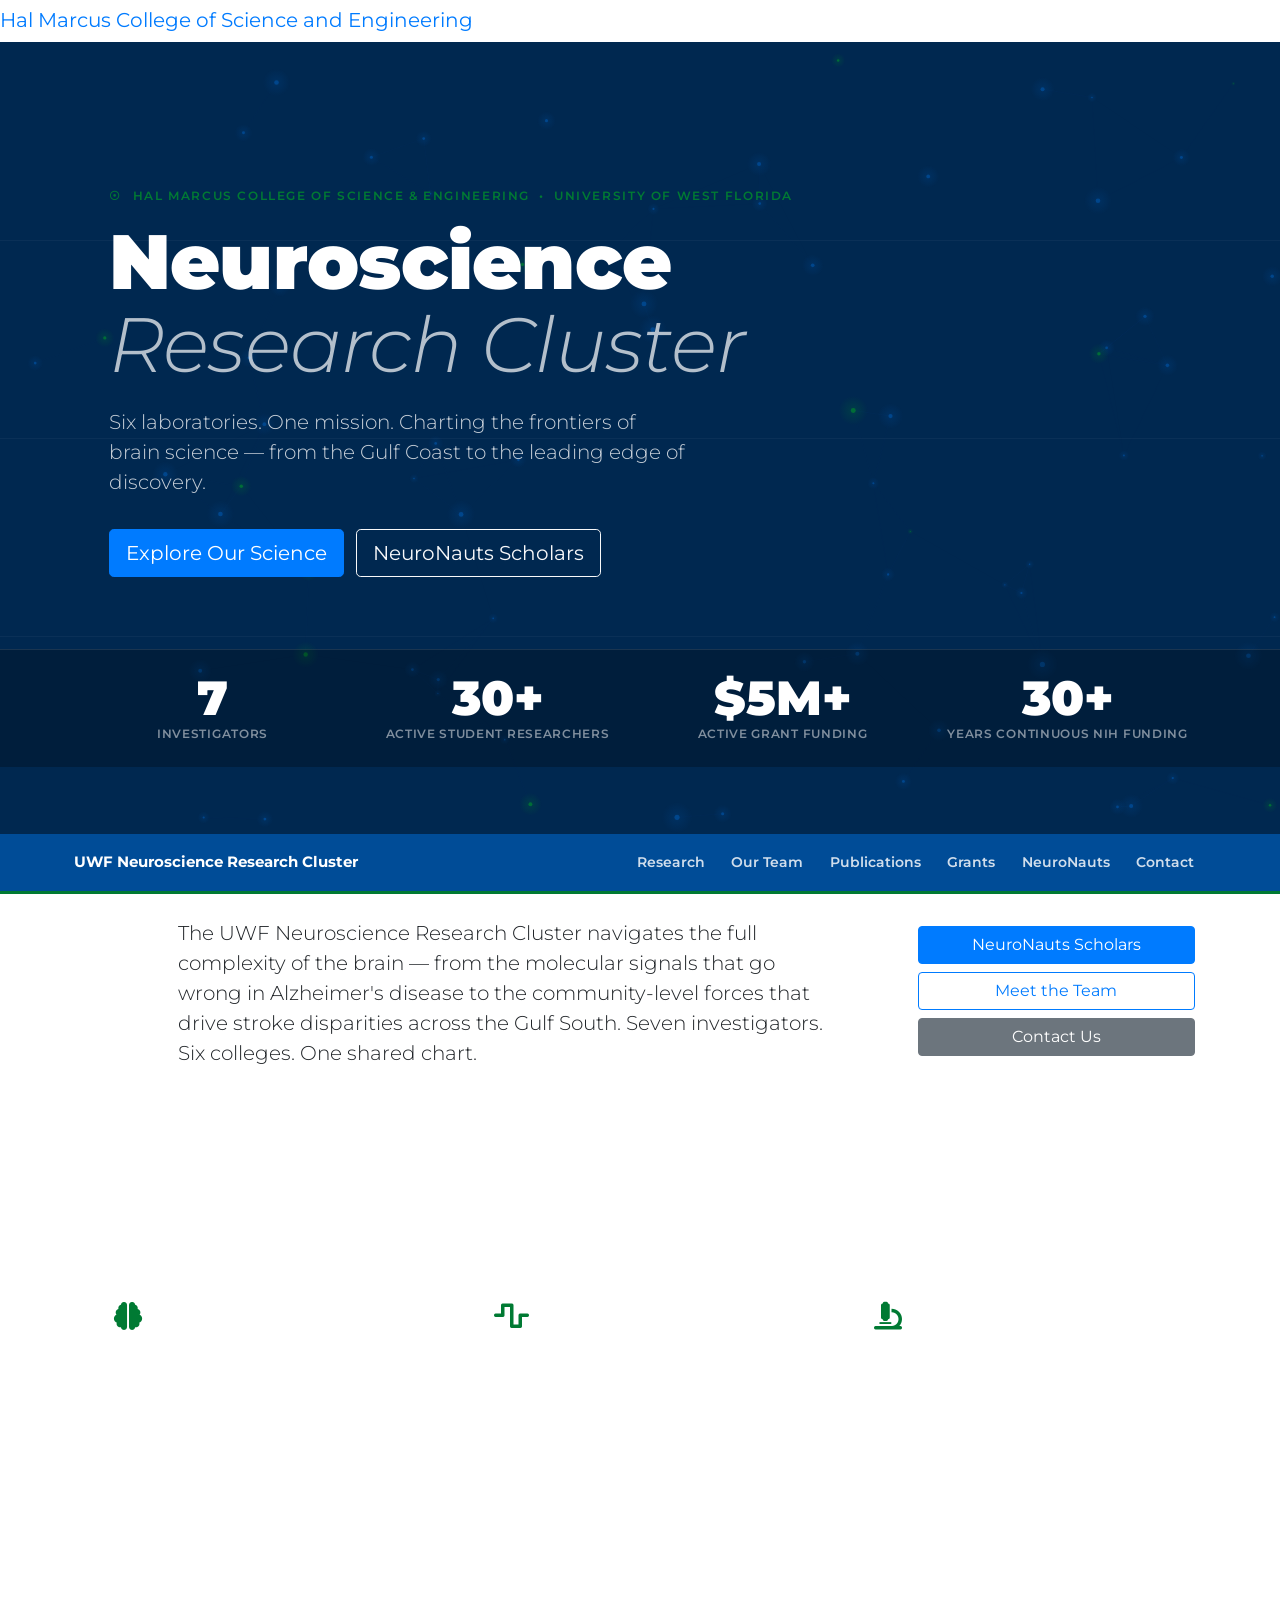
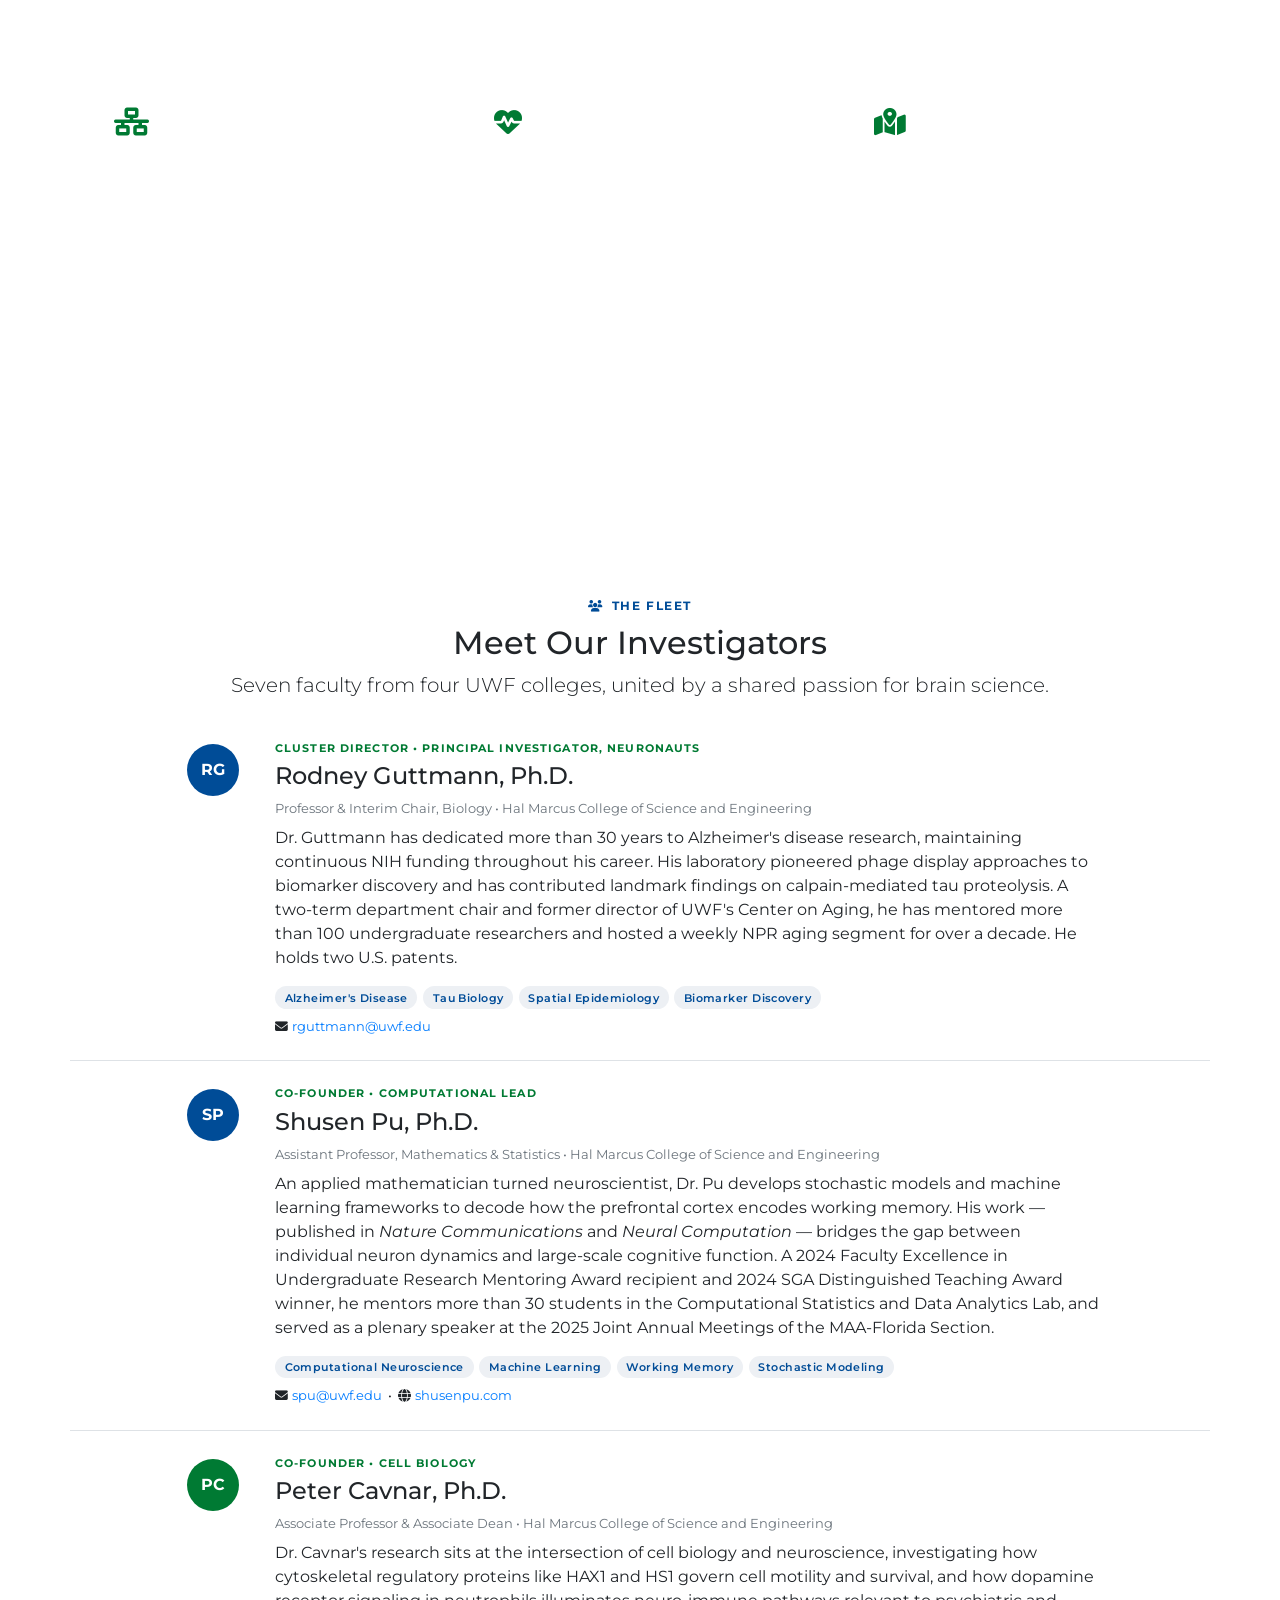
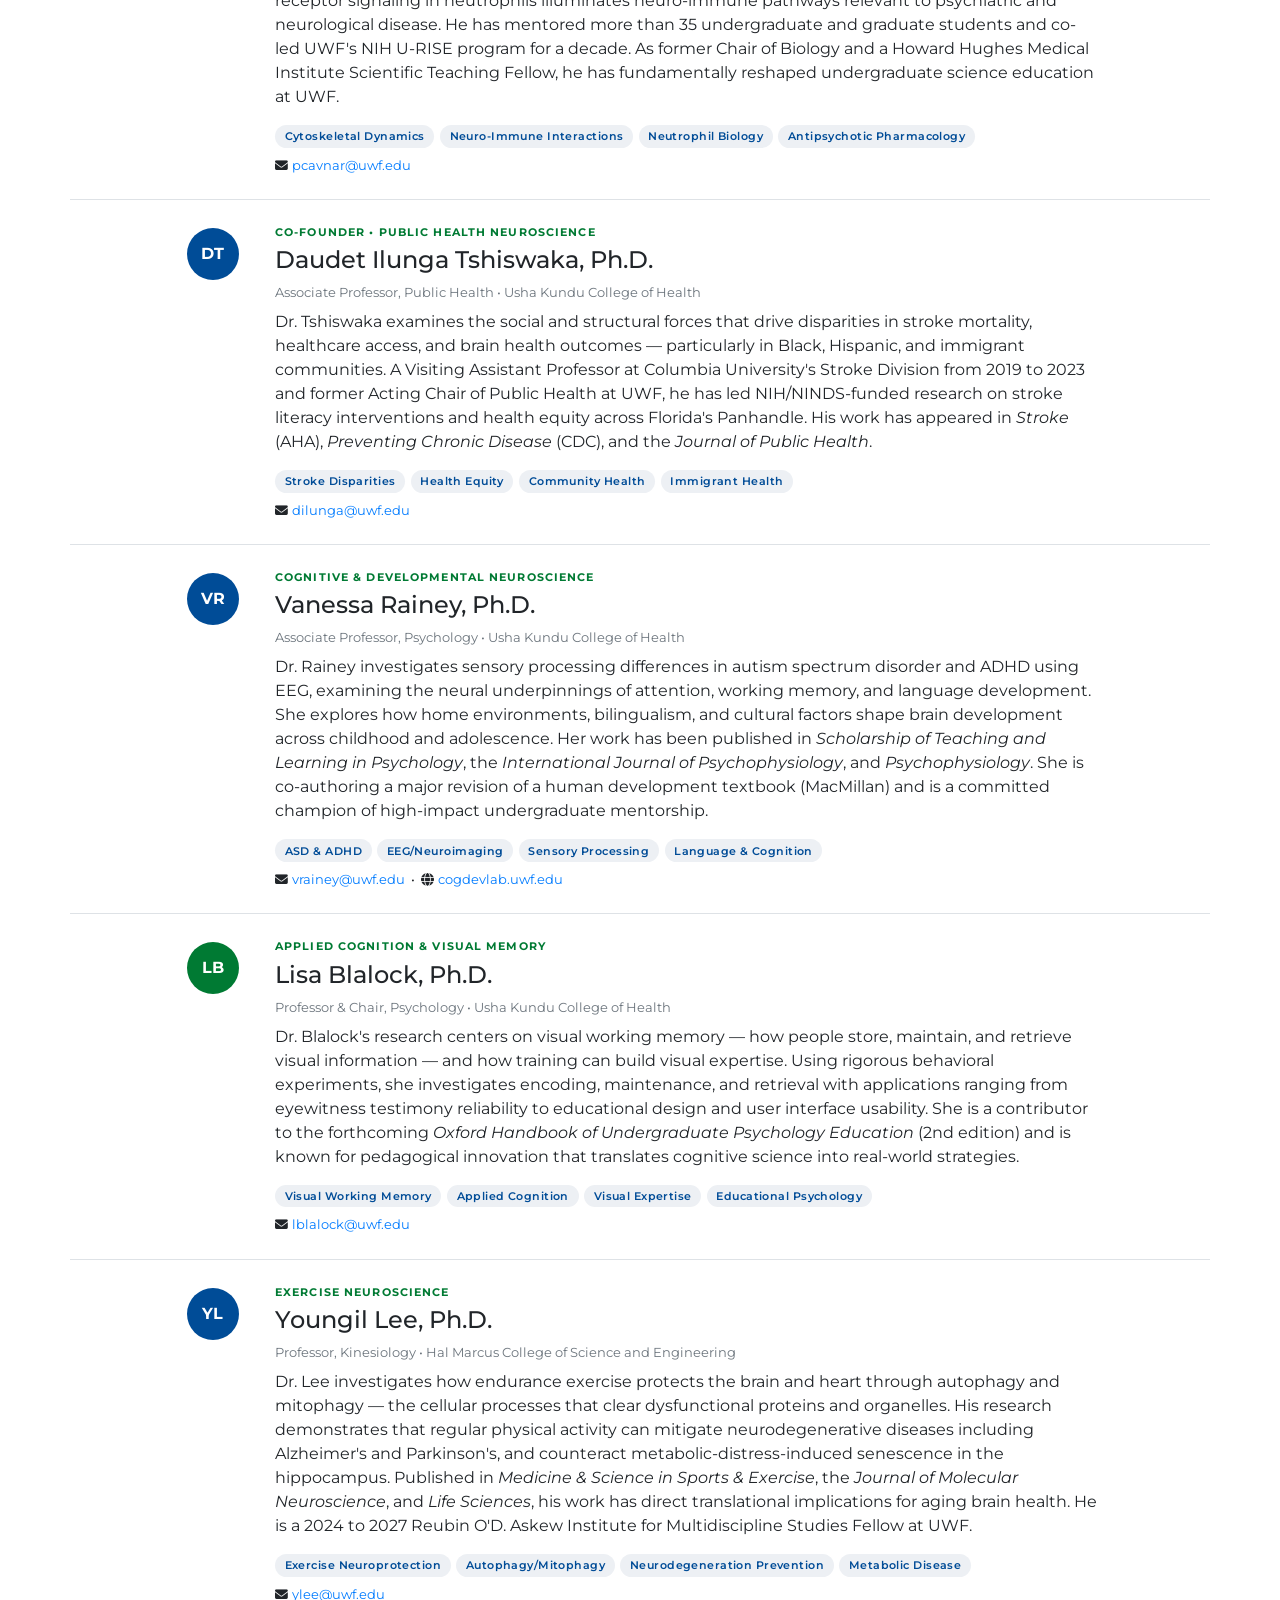
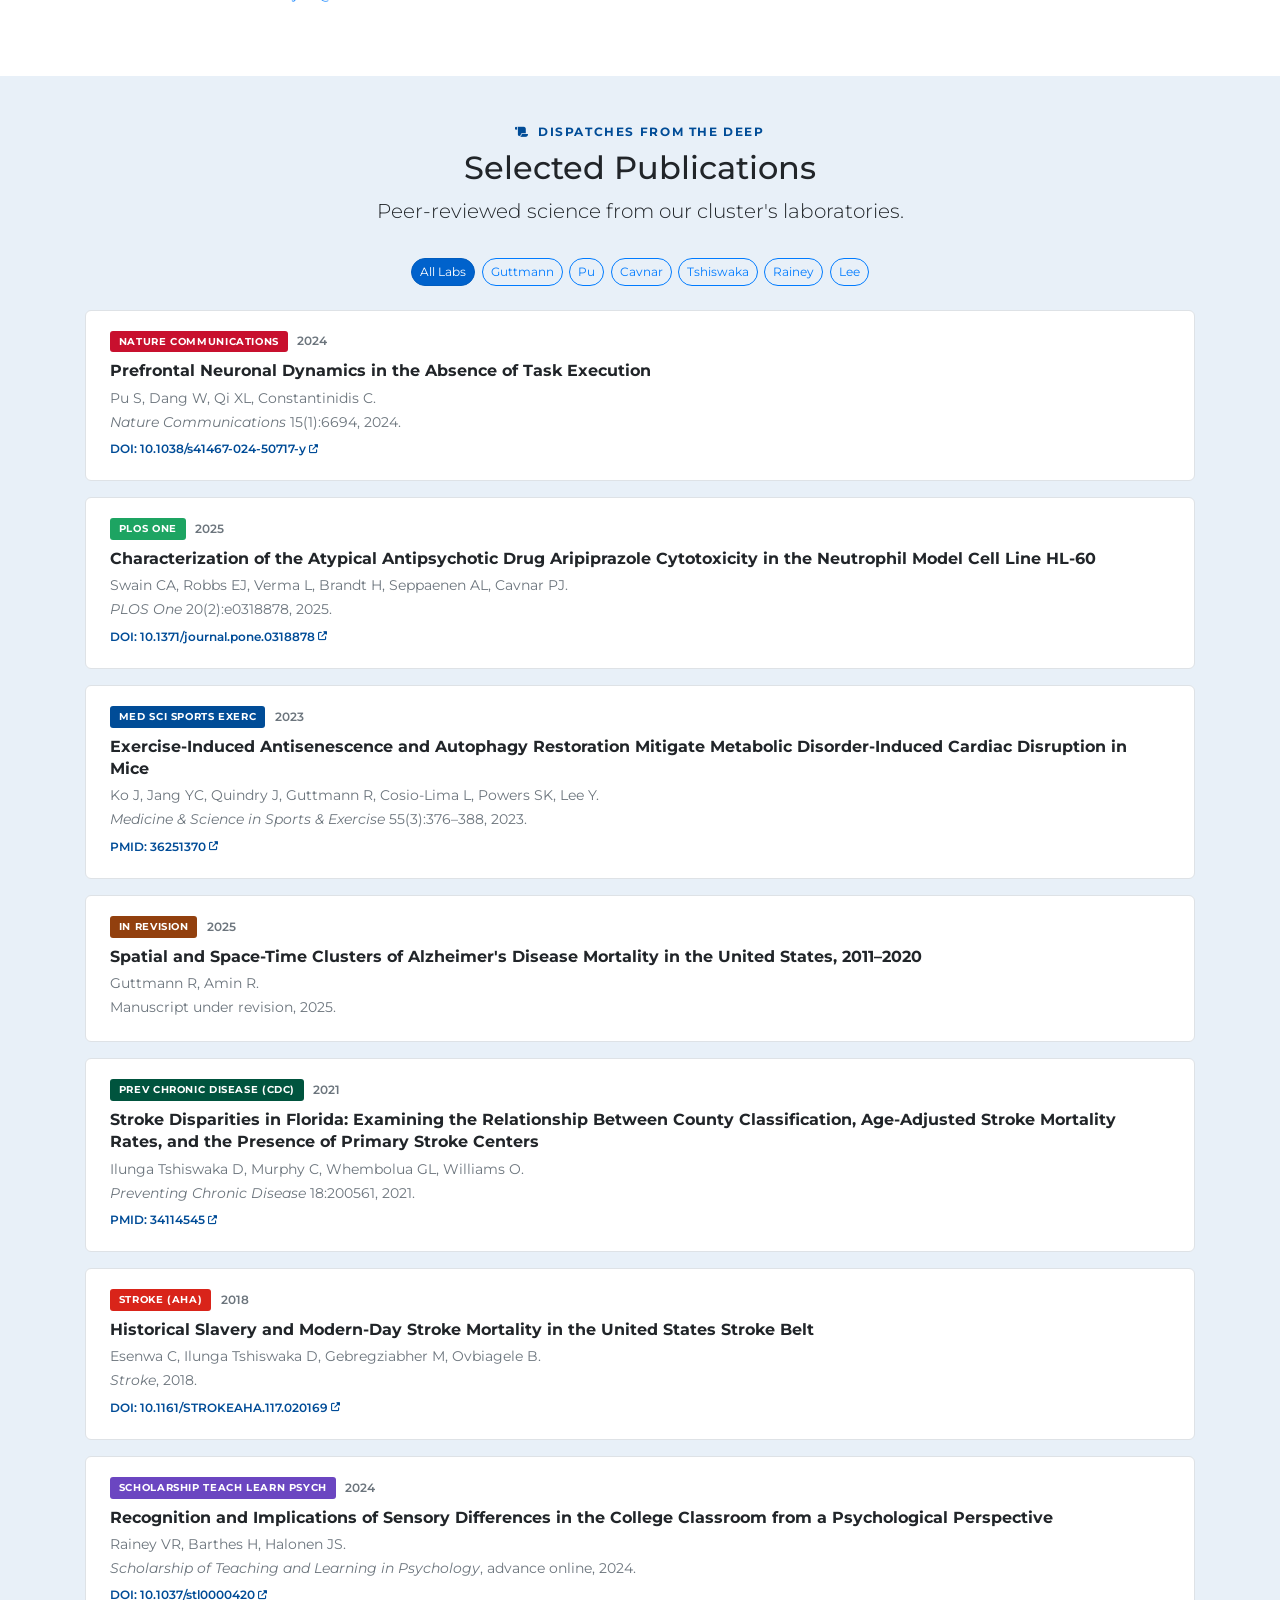
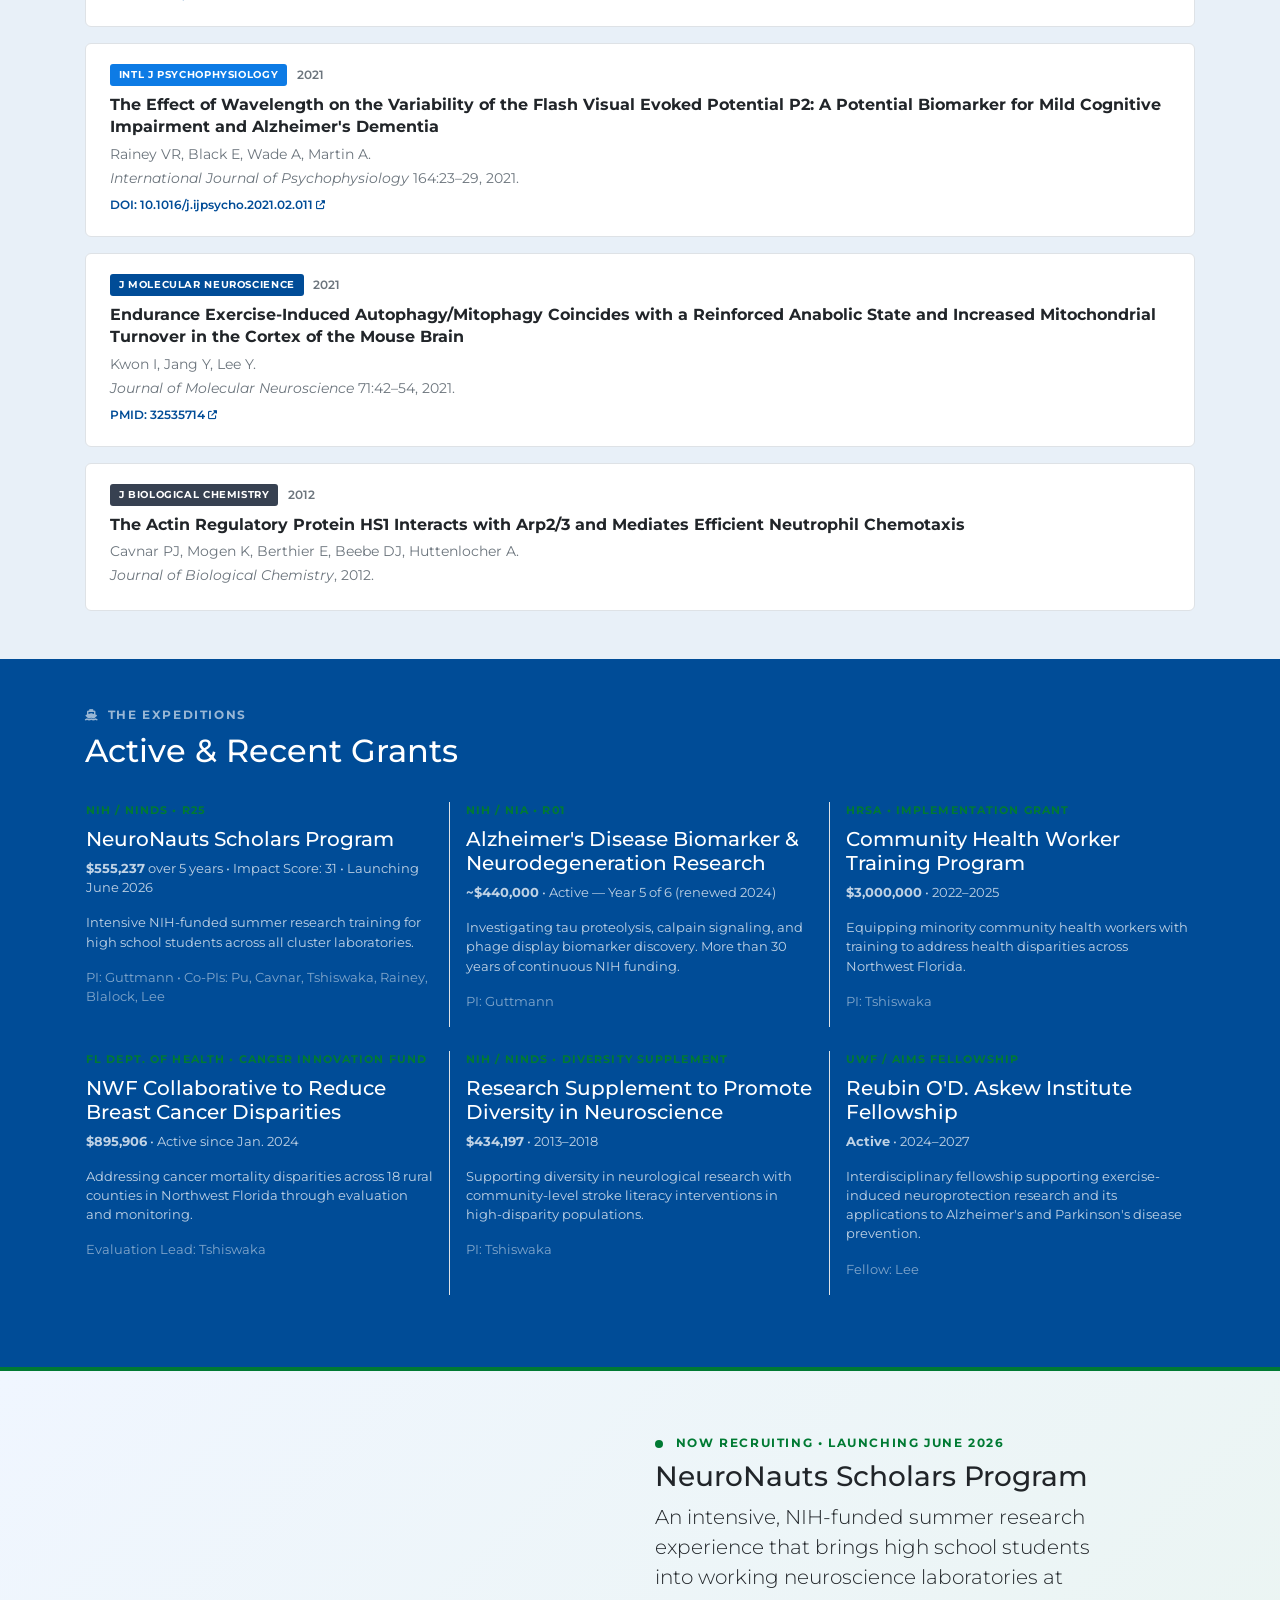
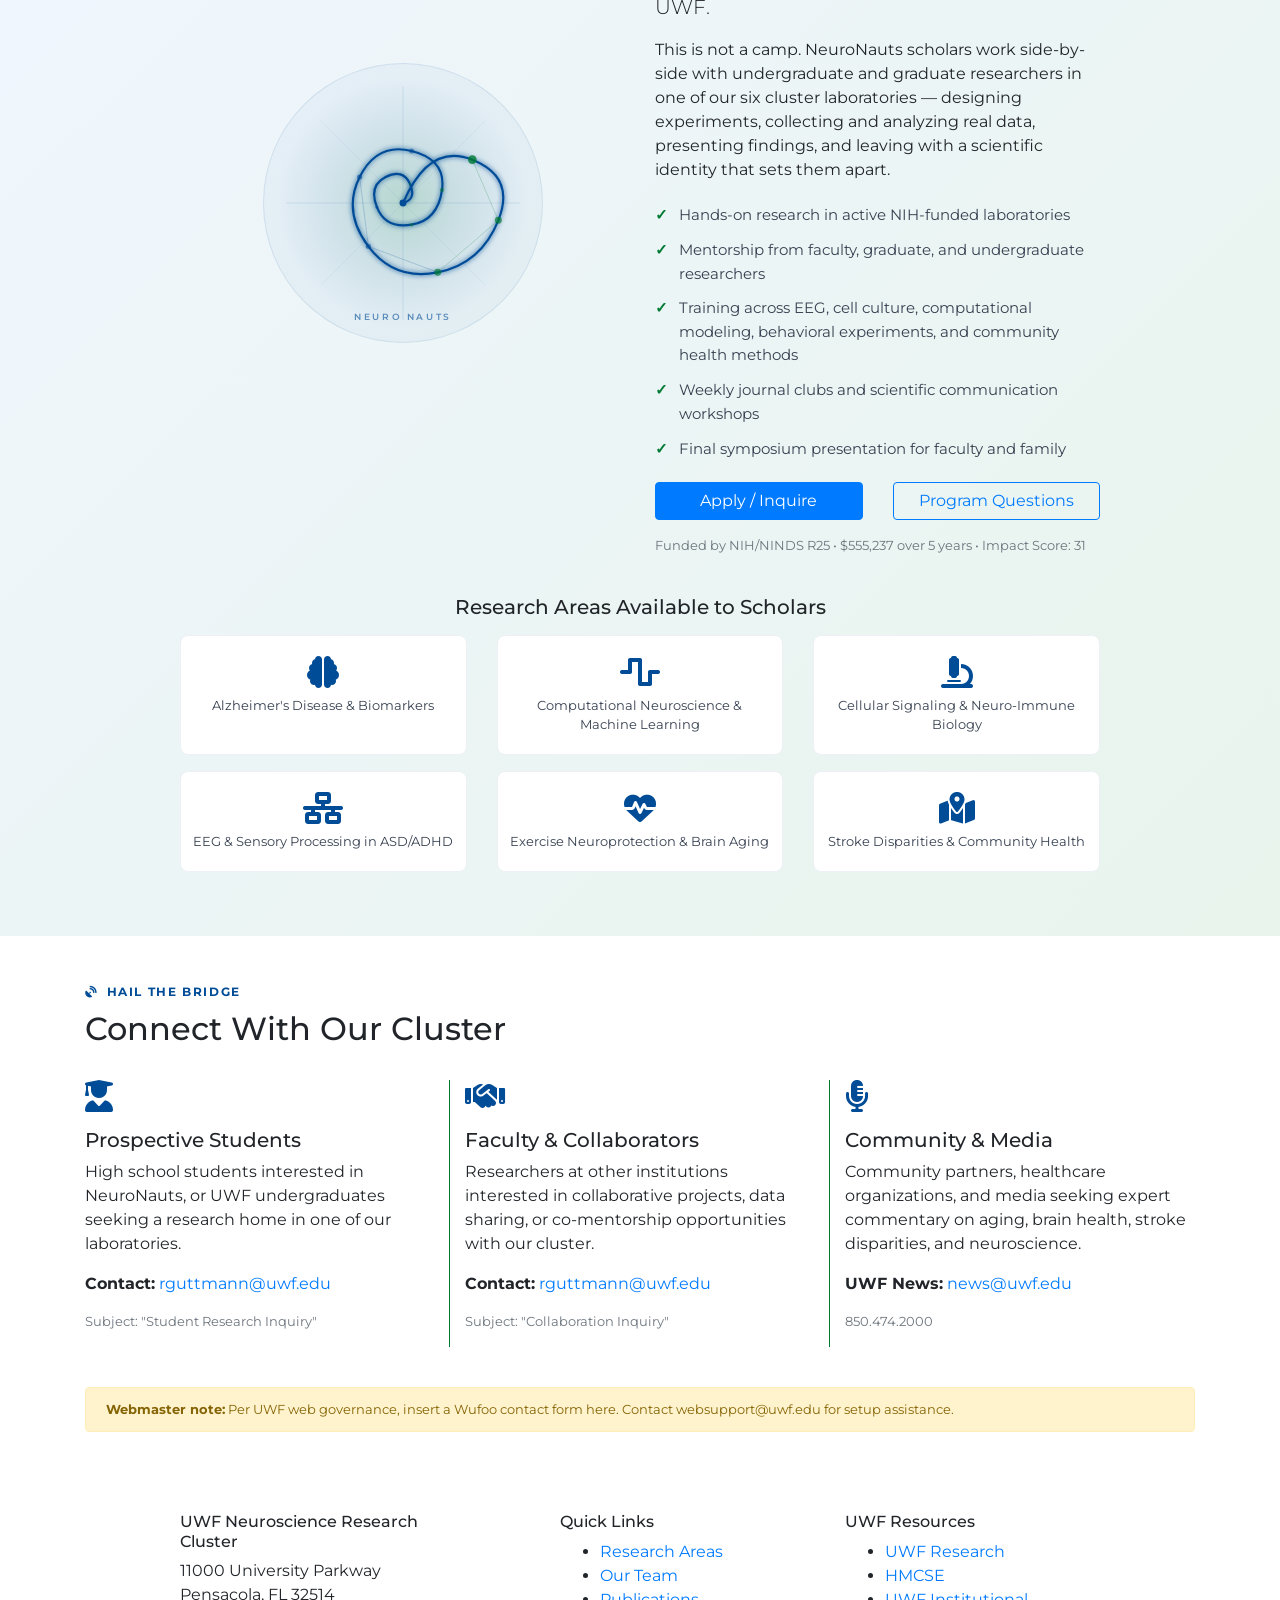
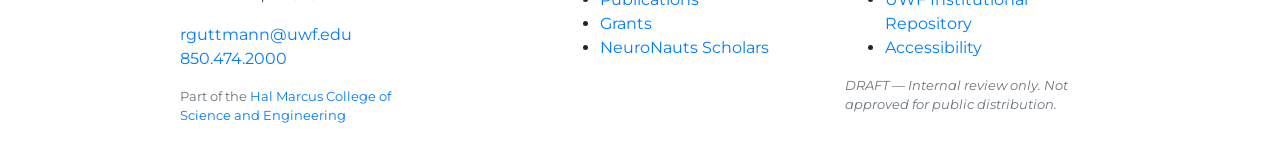
==== commit 3eb288d3: "Rename index-v3.html to index.html" ====
--- a/index.html
+++ b/index.html
@@ -1,58 +1,58 @@
 <!DOCTYPE html>
 <html lang="en">
 <head>
-  <meta charset="UTF-8">
-  <meta name="viewport" content="width=device-width, initial-scale=1.0">
-  <meta name="description" content="The UWF Neuroscience Research Cluster brings together six interdisciplinary laboratories to advance understanding of the brain, aging, and nervous system disease at the University of West Florida.">
+  <meta charset="utf-8">
+  <meta http-equiv="x-ua-compatible" content="ie=edge">
+  <meta name="viewport" content="width=device-width, initial-scale=1, shrink-to-fit=no">
   <title>Neuroscience Research Cluster | University of West Florida</title>
+  <meta name="description" content="The UWF Neuroscience Research Cluster unites six interdisciplinary laboratories to chart the frontiers of brain science — from molecule to community." />
+
+  <!-- ============================================================
+  WEBMASTER NOTES (remove before launch):
+  - Replace this <head> block with UWF's standard T4 header includes
+  - UWF global header/nav replaces everything above <nav class="nav-college">
+  - Font: Montserrat is already approved institution-wide (same Google Fonts call as hmcse/)
+  - Bootstrap 4 + main.css are loaded globally by T4 — remove CDN links below
+  - Font Awesome kit (a098e44fc9) is loaded globally — remove CDN link below
+  - GTM, UserWay, BrightEdge, Slate scripts are injected by T4 automatically
+  - custom-neuro.css is the ONLY file needing UMC approval
+  - canvas neural animation in app-neuro.js needs UMC JS vetting
+  ============================================================ -->
+
+  <!-- Google Fonts: Montserrat (matches UWF institutional font) -->
   <link rel="preconnect" href="https://fonts.googleapis.com">
   <link rel="preconnect" href="https://fonts.gstatic.com" crossorigin>
-  <link href="https://fonts.googleapis.com/css2?family=Playfair+Display:wght@400;700;900&family=Source+Sans+3:wght@300;400;600;700&family=JetBrains+Mono:wght@400;500&display=swap" rel="stylesheet">
-  <link rel="stylesheet" href="styles.css">
+  <link href="https://fonts.googleapis.com/css2?family=Montserrat:ital,wght@0,300;0,400;0,600;0,700;0,900;1,400;1,700&display=swap" rel="stylesheet">
+
+  <!-- Bootstrap 4 (loaded globally by T4 via main.css — CDN here for prototype only) -->
+  <link rel="stylesheet" href="https://cdn.jsdelivr.net/npm/bootstrap@4.6.2/dist/css/bootstrap.min.css">
+
+  <!-- Font Awesome (loaded globally by T4 — CDN here for prototype only) -->
+  <link rel="stylesheet" href="https://cdnjs.cloudflare.com/ajax/libs/font-awesome/6.5.0/css/all.min.css">
+
+  <!-- Cluster custom styles (submit to websupport@uwf.edu for approval) -->
+  <link rel="stylesheet" href="custom-neuro.css">
 </head>
-<body>
+<body class="college--alt">
 
   <!-- ============================================================
-       GOVERNANCE NOTE FOR UWF WEBMASTER:
-       This prototype is hosted on GitHub Pages for internal review.
-       When porting to uwf.edu/T4:
-       - Replace this <header> with UWF's global header template
-       - Remove custom nav; integrate into UWF college nav structure
-       - Neural canvas animation requires JS approval from UMC (websupport@uwf.edu)
-       - Font imports from Google Fonts require security/GDPR review by ITS
-       - Wufoo recommended for contact forms per UWF policy
-       - All WCAG 2.1 AA compliance noted inline; DubBot audit required before launch
-       - Brand colors used: UWF Blue #004C97, UWF Green #007A33 (per uwf.edu/brand/color)
-       ============================================================ -->
-
-  <!-- TOP BAR: Institutional identification — mirrors UWF college site convention -->
-  <div class="top-bar" role="banner" aria-label="Institutional identification">
-    <div class="container">
-      <span>University of West Florida &nbsp;|&nbsp; Hal Marcus College of Science &amp; Engineering</span>
-      <span class="top-bar-right">
-        <a href="https://uwf.edu" aria-label="University of West Florida homepage">uwf.edu</a>
-        &nbsp;|&nbsp;
-        <a href="mailto:rguttmann@uwf.edu">Contact</a>
-      </span>
-    </div>
-  </div>
-
-  <!-- NAVIGATION -->
-  <nav class="navbar" role="navigation" aria-label="Main navigation">
-    <div class="container nav-inner">
-      <a href="#hero" class="nav-logo" aria-label="Neuroscience Research Cluster home">
-        <!-- Nautilus motif SVG (UWF brand symbol) -->
-        <svg width="36" height="36" viewBox="0 0 36 36" fill="none" aria-hidden="true" focusable="false">
-          <circle cx="18" cy="18" r="17" stroke="#004C97" stroke-width="1.5"/>
-          <path d="M18 18 Q22 12 26 16 Q30 20 24 24 Q18 28 14 24 Q10 20 14 14 Q18 8 22 12" stroke="#004C97" stroke-width="1.2" fill="none"/>
-          <circle cx="18" cy="18" r="2.5" fill="#007A33"/>
-        </svg>
-        <span>UWF Neuroscience Research Cluster</span>
-      </a>
-      <button class="nav-toggle" aria-expanded="false" aria-controls="nav-links" aria-label="Toggle navigation menu">
-        <span></span><span></span><span></span>
-      </button>
-      <ul class="nav-links" id="nav-links" role="list">
+  WEBMASTER: UWF global header and mobile menu go here (T4 injects automatically)
+  The nav-college block below is what your department controls.
+  ============================================================ -->
+
+  <!-- SKIP LINK (required, WCAG 2.1 AA) -->
+  <a class="skippy" href="#main-content">Skip to main content</a>
+
+  <!-- COLLEGE NAV — mobile (mirrors T4 pattern exactly) -->
+  <nav class="nav-college--mobile sticky-top bg-tertiary" aria-label="College navigation mobile">
+    <a class="navbar-brand" href="/hmcse/">Hal Marcus College of Science and Engineering</a>
+    <button class="navbar-toggler collapsed" type="button" data-toggle="collapse"
+      data-target="#navbarNeuro" aria-controls="navbarNeuro"
+      aria-expanded="false" aria-label="Toggle navigation">
+      <span class="navbar-toggler-icon"></span>
+    </button>
+    <div class="collapse navbar-collapse" id="navbarNeuro">
+      <ul class="navbar-nav">
         <li><a href="#research">Research</a></li>
         <li><a href="#team">Our Team</a></li>
         <li><a href="#publications">Publications</a></li>
@@ -63,646 +63,809 @@
     </div>
   </nav>
 
-  <!-- HERO -->
-  <section class="hero" id="hero" aria-label="Hero section">
-    <canvas id="neuralCanvas" aria-hidden="true" focusable="false"></canvas>
-    <div class="hero-content">
-      <p class="hero-eyebrow">University of West Florida &bull; HMCSE</p>
-      <h1 class="hero-title">Neuroscience<br><em>Research Cluster</em></h1>
-      <p class="hero-sub">Six interdisciplinary laboratories. One shared mission: understanding the brain across a lifetime — from the molecular to the community level.</p>
-      <div class="hero-actions">
-        <a href="#research" class="btn btn-primary">Explore Our Science</a>
-        <a href="#neuronauts" class="btn btn-outline">NeuroNauts Scholars</a>
-      </div>
-    </div>
-    <div class="hero-stats" aria-label="Cluster statistics">
-      <div class="stat-item">
-        <span class="stat-num" data-target="6" aria-label="6">0</span>
-        <span class="stat-label">Laboratories</span>
-      </div>
-      <div class="stat-item">
-        <span class="stat-num" data-target="30" aria-label="30+">0</span><span class="stat-suffix">+</span>
-        <span class="stat-label">Active Students</span>
-      </div>
-      <div class="stat-item">
-        <span class="stat-num" data-target="5" aria-label="5">0</span>
-        <span class="stat-label">NIH-Funded Projects</span>
-      </div>
-      <div class="stat-item">
-        <span class="stat-num" data-target="100" aria-label="100+">0</span><span class="stat-suffix">+</span>
-        <span class="stat-label">Publications</span>
+  <!-- JUMBOTRON HERO — mirrors T4 jumbotron-image pattern -->
+  <section aria-label="Neuroscience Research Cluster hero">
+    <div class="jumbotron jumbotron-fluid jumbotron-image neuro-hero">
+      <canvas id="neuralCanvas" aria-hidden="true" focusable="false"></canvas>
+      <!-- Nautical depth lines (decorative) -->
+      <div class="depth-lines" aria-hidden="true">
+        <div class="depth-line"></div>
+        <div class="depth-line"></div>
+        <div class="depth-line"></div>
+      </div>
+      <div class="container">
+        <div class="neuro-hero-content">
+          <p class="neuro-eyebrow">
+            <span class="neuro-compass" aria-hidden="true">&#9737;</span>
+            Hal Marcus College of Science &amp; Engineering &nbsp;&bull;&nbsp; University of West Florida
+          </p>
+          <h1 class="neuro-title">Neuroscience<br><em>Research Cluster</em></h1>
+          <p class="neuro-subtitle lead">Six laboratories. One mission. Charting the frontiers of brain science — from the Gulf Coast to the leading edge of discovery.</p>
+          <div class="neuro-hero-actions">
+            <a href="#research" class="btn btn-primary btn-lg mr-2">Explore Our Science</a>
+            <a href="#neuronauts" class="btn btn-outline-light btn-lg">NeuroNauts Scholars</a>
+          </div>
+        </div>
+      </div>
+
+      <!-- Stat bar — mirrors UWF infographic pattern -->
+      <div class="neuro-stat-bar">
+        <div class="container">
+          <div class="row justify-content-center text-center">
+            <div class="col-6 col-md-3 neuro-stat">
+              <p class="neuro-stat-num" data-target="7">0</p>
+              <p class="neuro-stat-label">Investigators</p>
+            </div>
+            <div class="col-6 col-md-3 neuro-stat">
+              <p class="neuro-stat-num" data-target="30" data-suffix="+">0</p>
+              <p class="neuro-stat-label">Active Student Researchers</p>
+            </div>
+            <div class="col-6 col-md-3 neuro-stat">
+              <p class="neuro-stat-num" data-target="5" data-prefix="$" data-suffix="M+">0</p>
+              <p class="neuro-stat-label">Active Grant Funding</p>
+            </div>
+            <div class="col-6 col-md-3 neuro-stat">
+              <p class="neuro-stat-num" data-target="30" data-suffix="+">0</p>
+              <p class="neuro-stat-label">Years Continuous NIH Funding</p>
+            </div>
+          </div>
+        </div>
       </div>
     </div>
   </section>
 
-  <!-- MISSION STRIP -->
-  <section class="mission" aria-labelledby="mission-heading">
-    <div class="container">
-      <p class="mission-text" id="mission-heading">The UWF Neuroscience Research Cluster unites faculty from biology, mathematics, psychology, and public health to investigate the brain and nervous system from complementary angles — molecular mechanisms, computational dynamics, cognitive behavior, and population-level health disparities.</p>
-    </div>
-  </section>
-
-  <!-- RESEARCH PILLARS -->
-  <section class="research" id="research" aria-labelledby="research-heading">
-    <div class="container">
-      <div class="section-header">
-        <p class="section-eyebrow">What We Study</p>
-        <h2 id="research-heading">Five Pillars of Inquiry</h2>
-        <p class="section-sub">Our investigators share a commitment to brain science that matters — translatable from cell to society.</p>
-      </div>
-      <div class="research-grid">
-        <article class="research-card" aria-label="Neurodegeneration and Alzheimer's Disease research pillar">
-          <div class="card-icon" aria-hidden="true">
-            <svg width="40" height="40" viewBox="0 0 40 40" fill="none">
-              <circle cx="20" cy="20" r="8" stroke="#004C97" stroke-width="1.5"/>
-              <path d="M20 4 L20 12 M20 28 L20 36 M4 20 L12 20 M28 20 L36 20" stroke="#004C97" stroke-width="1.5" stroke-linecap="round"/>
-              <circle cx="20" cy="20" r="3" fill="#007A33"/>
-            </svg>
-          </div>
-          <h3>Neurodegeneration &amp; Alzheimer's Disease</h3>
-          <p>Investigating post-translational modifications of tau, calpain-mediated proteolysis, phage display biomarker discovery, and spatial epidemiology of Alzheimer's mortality clustering across the United States.</p>
-          <p class="card-lead">Led by: <strong>Rodney Guttmann, Ph.D.</strong></p>
-        </article>
-
-        <article class="research-card" aria-label="Computational Neuroscience research pillar">
-          <div class="card-icon" aria-hidden="true">
-            <svg width="40" height="40" viewBox="0 0 40 40" fill="none">
-              <rect x="6" y="10" width="28" height="20" rx="3" stroke="#004C97" stroke-width="1.5"/>
-              <path d="M13 20 L17 16 L21 22 L25 18 L29 20" stroke="#007A33" stroke-width="1.5" stroke-linecap="round" stroke-linejoin="round"/>
-            </svg>
-          </div>
-          <h3>Computational Neuroscience &amp; Neural Dynamics</h3>
-          <p>Decoding prefrontal cortex activity during working memory using machine learning, stochastic modeling of ion channel noise, and mathematical frameworks for understanding how neural networks encode and maintain information.</p>
-          <p class="card-lead">Led by: <strong>Shusen Pu, Ph.D.</strong></p>
-        </article>
-
-        <article class="research-card" aria-label="Cellular and Molecular Neuroscience research pillar">
-          <div class="card-icon" aria-hidden="true">
-            <svg width="40" height="40" viewBox="0 0 40 40" fill="none">
-              <circle cx="20" cy="20" r="10" stroke="#004C97" stroke-width="1.5"/>
-              <circle cx="20" cy="20" r="4" fill="none" stroke="#007A33" stroke-width="1.5"/>
-              <circle cx="12" cy="14" r="2.5" fill="#004C97" opacity="0.4"/>
-              <circle cx="28" cy="14" r="2.5" fill="#004C97" opacity="0.4"/>
-              <circle cx="20" cy="30" r="2.5" fill="#004C97" opacity="0.4"/>
-            </svg>
-          </div>
-          <h3>Cellular &amp; Molecular Signaling</h3>
-          <p>Characterizing HAX1 and HS1 cytoskeletal dynamics in neutrophils, neuro-immune interactions via dopamine receptor signaling, and antipsychotic drug effects on cell behavior — with direct implications for neurological disease.</p>
-          <p class="card-lead">Led by: <strong>Peter Cavnar, Ph.D.</strong></p>
-        </article>
-
-        <article class="research-card" aria-label="Developmental and Cognitive Neuroscience research pillar">
-          <div class="card-icon" aria-hidden="true">
-            <svg width="40" height="40" viewBox="0 0 40 40" fill="none">
-              <path d="M8 32 Q8 8 20 8 Q32 8 32 20 Q32 32 20 32" stroke="#004C97" stroke-width="1.5" fill="none"/>
-              <path d="M14 20 Q14 14 20 14 Q26 14 26 20" stroke="#007A33" stroke-width="1.5" fill="none"/>
-              <circle cx="20" cy="20" r="3" fill="#004C97"/>
-            </svg>
-          </div>
-          <h3>Developmental &amp; Cognitive Neuroscience</h3>
-          <p>Using EEG to study sensory processing in autism spectrum disorder and ADHD, exploring visual working memory and attention in applied settings, and investigating how bilingualism and executive function interact across development.</p>
-          <p class="card-lead">Led by: <strong>Vanessa Rainey, Ph.D.</strong> &amp; <strong>Lisa Blalock, Ph.D.</strong></p>
-        </article>
-
-        <article class="research-card" aria-label="Exercise Neuroscience research pillar">
-          <div class="card-icon" aria-hidden="true">
-            <svg width="40" height="40" viewBox="0 0 40 40" fill="none">
-              <path d="M6 28 Q12 16 20 20 Q28 24 34 12" stroke="#004C97" stroke-width="1.5" fill="none" stroke-linecap="round"/>
-              <circle cx="20" cy="20" r="3" fill="#007A33"/>
-              <path d="M6 32 L34 32" stroke="#004C97" stroke-width="1" opacity="0.3"/>
-            </svg>
-          </div>
-          <h3>Exercise Neuroscience &amp; Neuroprotection</h3>
-          <p>Elucidating how endurance exercise protects the brain through autophagy and mitophagy pathways, with applications to Alzheimer's and Parkinson's disease prevention, and metabolic distress-induced neurodegeneration in women.</p>
-          <p class="card-lead">Led by: <strong>Youngil Lee, Ph.D.</strong></p>
-        </article>
-
-        <article class="research-card" aria-label="Stroke and Brain Health Disparities research pillar">
-          <div class="card-icon" aria-hidden="true">
-            <svg width="40" height="40" viewBox="0 0 40 40" fill="none">
-              <path d="M20 8 C10 8 6 16 8 22 C10 28 16 32 20 32 C24 32 30 28 32 22 C34 16 30 8 20 8Z" stroke="#004C97" stroke-width="1.5" fill="none"/>
-              <path d="M14 20 L18 20 L20 16 L22 24 L24 20 L28 20" stroke="#007A33" stroke-width="1.5" stroke-linecap="round" stroke-linejoin="round"/>
-            </svg>
-          </div>
-          <h3>Stroke &amp; Brain Health Disparities</h3>
-          <p>Examining racial, geographic, and socioeconomic disparities in stroke mortality across Florida and the nation, studying stroke education interventions in Black and Hispanic communities, and tracking healthcare access among stroke survivors.</p>
-          <p class="card-lead">Led by: <strong>Daudet Ilunga Tshiswaka, Ph.D.</strong></p>
-        </article>
-      </div>
-    </div>
-  </section>
-
-  <!-- TEAM -->
-  <section class="team" id="team" aria-labelledby="team-heading">
-    <div class="container">
-      <div class="section-header section-header--light">
-        <p class="section-eyebrow">The Investigators</p>
-        <h2 id="team-heading">Meet Our Team</h2>
-        <p class="section-sub">Six faculty from across UWF's colleges, united by a shared passion for brain science.</p>
-      </div>
-      <div class="team-grid">
-
-        <article class="member-card" aria-label="Rodney Guttmann faculty profile">
-          <div class="member-avatar member-avatar--blue" aria-hidden="true">RG</div>
-          <div class="member-info">
-            <span class="member-role">Cluster Director &bull; PI, NeuroNauts</span>
-            <h3>Rodney Guttmann, Ph.D.</h3>
-            <p class="member-dept">Professor &amp; Interim Chair, Biology &bull; HMCSE</p>
-            <p class="member-bio">Dr. Guttmann has dedicated more than 30 years to Alzheimer's disease research, maintaining continuous NIH funding across his career. His laboratory pioneered phage display approaches to biomarker discovery and has contributed landmark findings on calpain-mediated tau proteolysis. A two-term department chair and former director of UWF's Center on Aging, he has mentored more than 100 undergraduate researchers and hosted a weekly NPR aging segment ("The Senior Moment") for over a decade. He holds two U.S. patents and serves as Interim CEO and Board Chair of Covenant Care, a major Northwest Florida healthcare nonprofit.</p>
-            <ul class="member-tags" aria-label="Research areas">
-              <li>Alzheimer's Disease</li>
-              <li>Tau Biology</li>
-              <li>Spatial Epidemiology</li>
-              <li>Biomarker Discovery</li>
+  <!-- COLLEGE NAV — desktop sticky (mirrors T4 nav-college--sticky) -->
+  <nav class="nav-college nav-college--sticky" aria-label="College navigation">
+    <div class="nav-college-inner">
+      <a class="navbar-brand" href="/hmcse/departments/biology/">
+        UWF Neuroscience Research Cluster
+      </a>
+      <ul class="navbar-nav">
+        <li><a href="#research">Research</a></li>
+        <li><a href="#team">Our Team</a></li>
+        <li><a href="#publications">Publications</a></li>
+        <li><a href="#grants">Grants</a></li>
+        <li><a href="#neuronauts">NeuroNauts</a></li>
+        <li><a href="#contact">Contact</a></li>
+      </ul>
+    </div>
+  </nav>
+
+  <!-- MAIN CONTENT -->
+  <main class="container applied" id="main-content">
+
+    <!-- MISSION LEAD — mirrors T4 .lead pattern -->
+    <div class="row no-gutters my-4">
+      <div class="offset-xl-1 col-lg-8 col-xl-7">
+        <p class="lead">The UWF Neuroscience Research Cluster navigates the full complexity of the brain — from the molecular signals that go wrong in Alzheimer's disease to the community-level forces that drive stroke disparities across the Gulf South. Seven investigators. Six colleges. One shared chart.</p>
+      </div>
+      <div class="offset-lg-1 col-lg-3 mt-1 mt-lg-2">
+        <a href="#neuronauts" class="btn btn-primary mb-1 btn-block">NeuroNauts Scholars</a>
+        <a href="#team" class="btn btn-outline-primary mb-1 btn-block">Meet the Team</a>
+        <a href="#contact" class="btn btn-secondary mb-1 btn-block">Contact Us</a>
+      </div>
+    </div>
+
+  </main>
+
+  <!-- FULL WIDTH CONTENT — matches T4 #fullwidth pattern -->
+  <div id="fullwidth" role="complementary">
+
+    <!-- ============================================================
+    RESEARCH PILLARS — uses T4 panel--blue pattern
+    ============================================================ -->
+    <div class="panel panel--blue pt-4 pb-5" id="research" aria-labelledby="research-heading">
+      <div class="container">
+        <div class="row mb-3">
+          <div class="col-12 text-center">
+            <p class="neuro-section-eyebrow text-white-50">
+              <i class="fas fa-compass mr-2" aria-hidden="true"></i>Charting Our Course
+            </p>
+            <h2 id="research-heading" class="mt-0 text-white">Six Lines of Inquiry</h2>
+            <p class="lead text-white-75">Every great voyage begins with a chart. Ours spans molecule to community.</p>
+          </div>
+        </div>
+
+        <div class="row grid--slider">
+
+          <div class="col-md-4 mb-4">
+            <article class="neuro-research-card" aria-label="Alzheimer's Disease research">
+              <div class="neuro-card-icon" aria-hidden="true">
+                <i class="fas fa-brain"></i>
+              </div>
+              <h3>Neurodegeneration &amp; Alzheimer's Disease</h3>
+              <p>Investigating calpain-mediated tau proteolysis, phage display biomarker discovery, and the spatial epidemiology of Alzheimer's mortality across the United States. More than 30 years of continuous NIH funding.</p>
+              <p class="neuro-card-pi">
+                <i class="fas fa-anchor mr-1" aria-hidden="true"></i>
+                <strong>Rodney Guttmann, Ph.D.</strong>
+              </p>
+            </article>
+          </div>
+
+          <div class="col-md-4 mb-4">
+            <article class="neuro-research-card" aria-label="Computational Neuroscience research">
+              <div class="neuro-card-icon" aria-hidden="true">
+                <i class="fas fa-wave-square"></i>
+              </div>
+              <h3>Computational Neuroscience &amp; Neural Dynamics</h3>
+              <p>Decoding prefrontal cortex activity during working memory using machine learning, stochastic modeling of ion channel noise, and mathematical frameworks for how neural networks encode information.</p>
+              <p class="neuro-card-pi">
+                <i class="fas fa-anchor mr-1" aria-hidden="true"></i>
+                <strong>Shusen Pu, Ph.D.</strong>
+              </p>
+            </article>
+          </div>
+
+          <div class="col-md-4 mb-4">
+            <article class="neuro-research-card" aria-label="Cellular Signaling research">
+              <div class="neuro-card-icon" aria-hidden="true">
+                <i class="fas fa-microscope"></i>
+              </div>
+              <h3>Cellular &amp; Molecular Signaling</h3>
+              <p>Characterizing HAX1 and HS1 cytoskeletal dynamics in neutrophils, neuro-immune interactions via dopamine receptor signaling, and antipsychotic drug effects — with direct implications for neurological disease.</p>
+              <p class="neuro-card-pi">
+                <i class="fas fa-anchor mr-1" aria-hidden="true"></i>
+                <strong>Peter Cavnar, Ph.D.</strong>
+              </p>
+            </article>
+          </div>
+
+          <div class="col-md-4 mb-4">
+            <article class="neuro-research-card" aria-label="Developmental Neuroscience research">
+              <div class="neuro-card-icon" aria-hidden="true">
+                <i class="fas fa-network-wired"></i>
+              </div>
+              <h3>Developmental &amp; Cognitive Neuroscience</h3>
+              <p>Using EEG to study sensory processing in ASD and ADHD, exploring visual working memory in applied settings, and investigating how bilingualism and executive function interact across the lifespan.</p>
+              <p class="neuro-card-pi">
+                <i class="fas fa-anchor mr-1" aria-hidden="true"></i>
+                <strong>Rainey, Ph.D. &amp; Blalock, Ph.D.</strong>
+              </p>
+            </article>
+          </div>
+
+          <div class="col-md-4 mb-4">
+            <article class="neuro-research-card" aria-label="Exercise Neuroscience research">
+              <div class="neuro-card-icon" aria-hidden="true">
+                <i class="fas fa-heartbeat"></i>
+              </div>
+              <h3>Exercise Neuroscience &amp; Neuroprotection</h3>
+              <p>Elucidating how endurance exercise protects the brain through autophagy and mitophagy pathways — with direct applications to Alzheimer's and Parkinson's disease prevention and metabolic-distress-induced neurodegeneration.</p>
+              <p class="neuro-card-pi">
+                <i class="fas fa-anchor mr-1" aria-hidden="true"></i>
+                <strong>Youngil Lee, Ph.D.</strong>
+              </p>
+            </article>
+          </div>
+
+          <div class="col-md-4 mb-4">
+            <article class="neuro-research-card" aria-label="Stroke Disparities research">
+              <div class="neuro-card-icon" aria-hidden="true">
+                <i class="fas fa-map-marked-alt"></i>
+              </div>
+              <h3>Stroke &amp; Brain Health Disparities</h3>
+              <p>Examining racial, geographic, and socioeconomic disparities in stroke mortality across Florida and the nation, studying stroke education interventions in Black and Hispanic communities, and tracking healthcare equity among survivors.</p>
+              <p class="neuro-card-pi">
+                <i class="fas fa-anchor mr-1" aria-hidden="true"></i>
+                <strong>Daudet Ilunga Tshiswaka, Ph.D.</strong>
+              </p>
+            </article>
+          </div>
+
+        </div>
+      </div>
+    </div>
+
+    <!-- ============================================================
+    TEAM — uses T4 fw--columns alternating pattern
+    ============================================================ -->
+    <div class="fw--columns py-5 bg--white" id="team" aria-labelledby="team-heading">
+      <div class="container">
+        <div class="row mb-4">
+          <div class="col-12 text-center">
+            <p class="neuro-section-eyebrow text-uwfblue">
+              <i class="fas fa-users mr-2" aria-hidden="true"></i>The Fleet
+            </p>
+            <h2 id="team-heading" class="mt-0">Meet Our Investigators</h2>
+            <p class="lead">Seven faculty from four UWF colleges, united by a shared passion for brain science.</p>
+          </div>
+        </div>
+
+        <!-- Guttmann -->
+        <div class="alternating row justify-content-center mb-4 pb-4 border-bottom">
+          <div class="col-sm-2 col-lg-1 neuro-avatar-col">
+            <div class="neuro-avatar neuro-avatar--blue" aria-hidden="true">RG</div>
+          </div>
+          <div class="col-sm-10 col-lg-9 fw--col-content">
+            <div class="neuro-faculty-role">Cluster Director &bull; Principal Investigator, NeuroNauts</div>
+            <h3 class="h4 mt-1">Rodney Guttmann, Ph.D.</h3>
+            <p class="text-muted small mb-2">Professor &amp; Interim Chair, Biology &bull; Hal Marcus College of Science and Engineering</p>
+            <p>Dr. Guttmann has dedicated more than 30 years to Alzheimer's disease research, maintaining continuous NIH funding throughout his career. His laboratory pioneered phage display approaches to biomarker discovery and has contributed landmark findings on calpain-mediated tau proteolysis. A two-term department chair and former director of UWF's Center on Aging, he has mentored more than 100 undergraduate researchers and hosted a weekly NPR aging segment for over a decade. He holds two U.S. patents.</p>
+            <div class="neuro-tags">
+              <span>Alzheimer's Disease</span>
+              <span>Tau Biology</span>
+              <span>Spatial Epidemiology</span>
+              <span>Biomarker Discovery</span>
+            </div>
+            <p class="mt-2 mb-0 small"><i class="fas fa-envelope mr-1" aria-hidden="true"></i><a href="mailto:rguttmann@uwf.edu">rguttmann@uwf.edu</a></p>
+          </div>
+        </div>
+
+        <!-- Pu -->
+        <div class="alternating row justify-content-center mb-4 pb-4 border-bottom">
+          <div class="col-sm-2 col-lg-1 neuro-avatar-col">
+            <div class="neuro-avatar neuro-avatar--blue" aria-hidden="true">SP</div>
+          </div>
+          <div class="col-sm-10 col-lg-9 fw--col-content">
+            <div class="neuro-faculty-role">Co-Founder &bull; Computational Lead</div>
+            <h3 class="h4 mt-1">Shusen Pu, Ph.D.</h3>
+            <p class="text-muted small mb-2">Assistant Professor, Mathematics &amp; Statistics &bull; Hal Marcus College of Science and Engineering</p>
+            <p>An applied mathematician turned neuroscientist, Dr. Pu develops stochastic models and machine learning frameworks to decode how the prefrontal cortex encodes working memory. His work — published in <em>Nature Communications</em> and <em>Neural Computation</em> — bridges the gap between individual neuron dynamics and large-scale cognitive function. A 2024 Faculty Excellence in Undergraduate Research Mentoring Award recipient and 2024 SGA Distinguished Teaching Award winner, he mentors more than 30 students in the Computational Statistics and Data Analytics Lab, and served as a plenary speaker at the 2025 Joint Annual Meetings of the MAA-Florida Section.</p>
+            <div class="neuro-tags">
+              <span>Computational Neuroscience</span>
+              <span>Machine Learning</span>
+              <span>Working Memory</span>
+              <span>Stochastic Modeling</span>
+            </div>
+            <p class="mt-2 mb-0 small">
+              <i class="fas fa-envelope mr-1" aria-hidden="true"></i><a href="mailto:spu@uwf.edu">spu@uwf.edu</a>
+              &nbsp;&bull;&nbsp;
+              <i class="fas fa-globe mr-1" aria-hidden="true"></i><a href="https://www.shusenpu.com" target="_blank" rel="noopener noreferrer">shusenpu.com</a>
+            </p>
+          </div>
+        </div>
+
+        <!-- Cavnar -->
+        <div class="alternating row justify-content-center mb-4 pb-4 border-bottom">
+          <div class="col-sm-2 col-lg-1 neuro-avatar-col">
+            <div class="neuro-avatar neuro-avatar--green" aria-hidden="true">PC</div>
+          </div>
+          <div class="col-sm-10 col-lg-9 fw--col-content">
+            <div class="neuro-faculty-role">Co-Founder &bull; Cell Biology</div>
+            <h3 class="h4 mt-1">Peter Cavnar, Ph.D.</h3>
+            <p class="text-muted small mb-2">Associate Professor &amp; Associate Dean &bull; Hal Marcus College of Science and Engineering</p>
+            <p>Dr. Cavnar's research sits at the intersection of cell biology and neuroscience, investigating how cytoskeletal regulatory proteins like HAX1 and HS1 govern cell motility and survival, and how dopamine receptor signaling in neutrophils illuminates neuro-immune pathways relevant to psychiatric and neurological disease. He has mentored more than 35 undergraduate and graduate students and co-led UWF's NIH U-RISE program for a decade. As former Chair of Biology and a Howard Hughes Medical Institute Scientific Teaching Fellow, he has fundamentally reshaped undergraduate science education at UWF.</p>
+            <div class="neuro-tags">
+              <span>Cytoskeletal Dynamics</span>
+              <span>Neuro-Immune Interactions</span>
+              <span>Neutrophil Biology</span>
+              <span>Antipsychotic Pharmacology</span>
+            </div>
+            <p class="mt-2 mb-0 small"><i class="fas fa-envelope mr-1" aria-hidden="true"></i><a href="mailto:pcavnar@uwf.edu">pcavnar@uwf.edu</a></p>
+          </div>
+        </div>
+
+        <!-- Tshiswaka -->
+        <div class="alternating row justify-content-center mb-4 pb-4 border-bottom">
+          <div class="col-sm-2 col-lg-1 neuro-avatar-col">
+            <div class="neuro-avatar neuro-avatar--blue" aria-hidden="true">DT</div>
+          </div>
+          <div class="col-sm-10 col-lg-9 fw--col-content">
+            <div class="neuro-faculty-role">Co-Founder &bull; Public Health Neuroscience</div>
+            <h3 class="h4 mt-1">Daudet Ilunga Tshiswaka, Ph.D.</h3>
+            <p class="text-muted small mb-2">Associate Professor, Public Health &bull; Usha Kundu College of Health</p>
+            <p>Dr. Tshiswaka examines the social and structural forces that drive disparities in stroke mortality, healthcare access, and brain health outcomes — particularly in Black, Hispanic, and immigrant communities. A Visiting Assistant Professor at Columbia University's Stroke Division from 2019 to 2023 and former Acting Chair of Public Health at UWF, he has led NIH/NINDS-funded research on stroke literacy interventions and health equity across Florida's Panhandle. His work has appeared in <em>Stroke</em> (AHA), <em>Preventing Chronic Disease</em> (CDC), and the <em>Journal of Public Health</em>.</p>
+            <div class="neuro-tags">
+              <span>Stroke Disparities</span>
+              <span>Health Equity</span>
+              <span>Community Health</span>
+              <span>Immigrant Health</span>
+            </div>
+            <p class="mt-2 mb-0 small"><i class="fas fa-envelope mr-1" aria-hidden="true"></i><a href="mailto:dilunga@uwf.edu">dilunga@uwf.edu</a></p>
+          </div>
+        </div>
+
+        <!-- Rainey -->
+        <div class="alternating row justify-content-center mb-4 pb-4 border-bottom">
+          <div class="col-sm-2 col-lg-1 neuro-avatar-col">
+            <div class="neuro-avatar neuro-avatar--blue" aria-hidden="true">VR</div>
+          </div>
+          <div class="col-sm-10 col-lg-9 fw--col-content">
+            <div class="neuro-faculty-role">Cognitive &amp; Developmental Neuroscience</div>
+            <h3 class="h4 mt-1">Vanessa Rainey, Ph.D.</h3>
+            <p class="text-muted small mb-2">Associate Professor, Psychology &bull; Usha Kundu College of Health</p>
+            <p>Dr. Rainey investigates sensory processing differences in autism spectrum disorder and ADHD using EEG, examining the neural underpinnings of attention, working memory, and language development. She explores how home environments, bilingualism, and cultural factors shape brain development across childhood and adolescence. Her work has been published in <em>Scholarship of Teaching and Learning in Psychology</em>, the <em>International Journal of Psychophysiology</em>, and <em>Psychophysiology</em>. She is co-authoring a major revision of a human development textbook (MacMillan) and is a committed champion of high-impact undergraduate mentorship.</p>
+            <div class="neuro-tags">
+              <span>ASD &amp; ADHD</span>
+              <span>EEG/Neuroimaging</span>
+              <span>Sensory Processing</span>
+              <span>Language &amp; Cognition</span>
+            </div>
+            <p class="mt-2 mb-0 small">
+              <i class="fas fa-envelope mr-1" aria-hidden="true"></i><a href="mailto:vrainey@uwf.edu">vrainey@uwf.edu</a>
+              &nbsp;&bull;&nbsp;
+              <i class="fas fa-globe mr-1" aria-hidden="true"></i><a href="https://cogdevlab.uwf.edu" target="_blank" rel="noopener noreferrer">cogdevlab.uwf.edu</a>
+            </p>
+          </div>
+        </div>
+
+        <!-- Blalock -->
+        <div class="alternating row justify-content-center mb-4 pb-4 border-bottom">
+          <div class="col-sm-2 col-lg-1 neuro-avatar-col">
+            <div class="neuro-avatar neuro-avatar--green" aria-hidden="true">LB</div>
+          </div>
+          <div class="col-sm-10 col-lg-9 fw--col-content">
+            <div class="neuro-faculty-role">Applied Cognition &amp; Visual Memory</div>
+            <h3 class="h4 mt-1">Lisa Blalock, Ph.D.</h3>
+            <p class="text-muted small mb-2">Professor &amp; Chair, Psychology &bull; Usha Kundu College of Health</p>
+            <p>Dr. Blalock's research centers on visual working memory — how people store, maintain, and retrieve visual information — and how training can build visual expertise. Using rigorous behavioral experiments, she investigates encoding, maintenance, and retrieval with applications ranging from eyewitness testimony reliability to educational design and user interface usability. She is a contributor to the forthcoming <em>Oxford Handbook of Undergraduate Psychology Education</em> (2nd edition) and is known for pedagogical innovation that translates cognitive science into real-world strategies.</p>
+            <div class="neuro-tags">
+              <span>Visual Working Memory</span>
+              <span>Applied Cognition</span>
+              <span>Visual Expertise</span>
+              <span>Educational Psychology</span>
+            </div>
+            <p class="mt-2 mb-0 small"><i class="fas fa-envelope mr-1" aria-hidden="true"></i><a href="mailto:lblalock@uwf.edu">lblalock@uwf.edu</a></p>
+          </div>
+        </div>
+
+        <!-- Lee -->
+        <div class="alternating row justify-content-center mb-4">
+          <div class="col-sm-2 col-lg-1 neuro-avatar-col">
+            <div class="neuro-avatar neuro-avatar--blue" aria-hidden="true">YL</div>
+          </div>
+          <div class="col-sm-10 col-lg-9 fw--col-content">
+            <div class="neuro-faculty-role">Exercise Neuroscience</div>
+            <h3 class="h4 mt-1">Youngil Lee, Ph.D.</h3>
+            <p class="text-muted small mb-2">Professor, Kinesiology &bull; Hal Marcus College of Science and Engineering</p>
+            <p>Dr. Lee investigates how endurance exercise protects the brain and heart through autophagy and mitophagy — the cellular processes that clear dysfunctional proteins and organelles. His research demonstrates that regular physical activity can mitigate neurodegenerative diseases including Alzheimer's and Parkinson's, and counteract metabolic-distress-induced senescence in the hippocampus. Published in <em>Medicine &amp; Science in Sports &amp; Exercise</em>, the <em>Journal of Molecular Neuroscience</em>, and <em>Life Sciences</em>, his work has direct translational implications for aging brain health. He is a 2024 to 2027 Reubin O'D. Askew Institute for Multidiscipline Studies Fellow at UWF.</p>
+            <div class="neuro-tags">
+              <span>Exercise Neuroprotection</span>
+              <span>Autophagy/Mitophagy</span>
+              <span>Neurodegeneration Prevention</span>
+              <span>Metabolic Disease</span>
+            </div>
+            <p class="mt-2 mb-0 small"><i class="fas fa-envelope mr-1" aria-hidden="true"></i><a href="mailto:ylee@uwf.edu">ylee@uwf.edu</a></p>
+          </div>
+        </div>
+
+      </div>
+    </div>
+
+    <!-- ============================================================
+    PUBLICATIONS — uses T4 bg--pale-blue + grid--slider pattern
+    ============================================================ -->
+    <div class="py-5 bg--pale-blue" id="publications" aria-labelledby="pub-heading">
+      <div class="container">
+        <div class="row mb-3">
+          <div class="col-12 text-center">
+            <p class="neuro-section-eyebrow text-uwfblue">
+              <i class="fas fa-scroll mr-2" aria-hidden="true"></i>Dispatches from the Deep
+            </p>
+            <h2 id="pub-heading" class="mt-0">Selected Publications</h2>
+            <p class="lead">Peer-reviewed science from our cluster's laboratories.</p>
+          </div>
+        </div>
+
+        <!-- Filter tabs -->
+        <div class="neuro-pub-filters mb-4 text-center" role="group" aria-label="Filter publications by laboratory">
+          <button class="btn btn-primary btn-sm neuro-pf active" data-filter="all">All Labs</button>
+          <button class="btn btn-outline-primary btn-sm neuro-pf" data-filter="guttmann">Guttmann</button>
+          <button class="btn btn-outline-primary btn-sm neuro-pf" data-filter="pu">Pu</button>
+          <button class="btn btn-outline-primary btn-sm neuro-pf" data-filter="cavnar">Cavnar</button>
+          <button class="btn btn-outline-primary btn-sm neuro-pf" data-filter="tshiswaka">Tshiswaka</button>
+          <button class="btn btn-outline-primary btn-sm neuro-pf" data-filter="rainey">Rainey</button>
+          <button class="btn btn-outline-primary btn-sm neuro-pf" data-filter="lee">Lee</button>
+        </div>
+
+        <div class="neuro-pub-list" id="pub-list" aria-label="Publication list">
+
+          <article class="neuro-pub-item" data-lab="pu">
+            <div class="neuro-pub-meta">
+              <span class="neuro-pub-badge" style="background:#C8102E;">Nature Communications</span>
+              <span class="neuro-pub-year">2024</span>
+            </div>
+            <p class="neuro-pub-title">Prefrontal Neuronal Dynamics in the Absence of Task Execution</p>
+            <p class="neuro-pub-authors">Pu S, Dang W, Qi XL, Constantinidis C.</p>
+            <p class="neuro-pub-journal"><em>Nature Communications</em> 15(1):6694, 2024.</p>
+            <a href="https://doi.org/10.1038/s41467-024-50717-y" class="neuro-pub-doi" target="_blank" rel="noopener noreferrer">DOI: 10.1038/s41467-024-50717-y <i class="fas fa-external-link-alt fa-xs" aria-label="opens in new tab"></i></a>
+          </article>
+
+          <article class="neuro-pub-item" data-lab="cavnar">
+            <div class="neuro-pub-meta">
+              <span class="neuro-pub-badge" style="background:#1DA462;">PLOS One</span>
+              <span class="neuro-pub-year">2025</span>
+            </div>
+            <p class="neuro-pub-title">Characterization of the Atypical Antipsychotic Drug Aripiprazole Cytotoxicity in the Neutrophil Model Cell Line HL-60</p>
+            <p class="neuro-pub-authors">Swain CA, Robbs EJ, Verma L, Brandt H, Seppaenen AL, Cavnar PJ.</p>
+            <p class="neuro-pub-journal"><em>PLOS One</em> 20(2):e0318878, 2025.</p>
+            <a href="https://doi.org/10.1371/journal.pone.0318878" class="neuro-pub-doi" target="_blank" rel="noopener noreferrer">DOI: 10.1371/journal.pone.0318878 <i class="fas fa-external-link-alt fa-xs" aria-label="opens in new tab"></i></a>
+          </article>
+
+          <article class="neuro-pub-item" data-lab="lee">
+            <div class="neuro-pub-meta">
+              <span class="neuro-pub-badge" style="background:#004C97;">Med Sci Sports Exerc</span>
+              <span class="neuro-pub-year">2023</span>
+            </div>
+            <p class="neuro-pub-title">Exercise-Induced Antisenescence and Autophagy Restoration Mitigate Metabolic Disorder-Induced Cardiac Disruption in Mice</p>
+            <p class="neuro-pub-authors">Ko J, Jang YC, Quindry J, Guttmann R, Cosio-Lima L, Powers SK, Lee Y.</p>
+            <p class="neuro-pub-journal"><em>Medicine &amp; Science in Sports &amp; Exercise</em> 55(3):376–388, 2023.</p>
+            <a href="https://pubmed.ncbi.nlm.nih.gov/36251370/" class="neuro-pub-doi" target="_blank" rel="noopener noreferrer">PMID: 36251370 <i class="fas fa-external-link-alt fa-xs" aria-label="opens in new tab"></i></a>
+          </article>
+
+          <article class="neuro-pub-item" data-lab="guttmann">
+            <div class="neuro-pub-meta">
+              <span class="neuro-pub-badge" style="background:#92400E;">In Revision</span>
+              <span class="neuro-pub-year">2025</span>
+            </div>
+            <p class="neuro-pub-title">Spatial and Space-Time Clusters of Alzheimer's Disease Mortality in the United States, 2011–2020</p>
+            <p class="neuro-pub-authors">Guttmann R, Amin R.</p>
+            <p class="neuro-pub-journal">Manuscript under revision, 2025.</p>
+          </article>
+
+          <article class="neuro-pub-item" data-lab="tshiswaka">
+            <div class="neuro-pub-meta">
+              <span class="neuro-pub-badge" style="background:#00543E;">Prev Chronic Disease (CDC)</span>
+              <span class="neuro-pub-year">2021</span>
+            </div>
+            <p class="neuro-pub-title">Stroke Disparities in Florida: Examining the Relationship Between County Classification, Age-Adjusted Stroke Mortality Rates, and the Presence of Primary Stroke Centers</p>
+            <p class="neuro-pub-authors">Ilunga Tshiswaka D, Murphy C, Whembolua GL, Williams O.</p>
+            <p class="neuro-pub-journal"><em>Preventing Chronic Disease</em> 18:200561, 2021.</p>
+            <a href="https://www.cdc.gov/pcd/issues/2021/20_0561.htm" class="neuro-pub-doi" target="_blank" rel="noopener noreferrer">PMID: 34114545 <i class="fas fa-external-link-alt fa-xs" aria-label="opens in new tab"></i></a>
+          </article>
+
+          <article class="neuro-pub-item" data-lab="tshiswaka">
+            <div class="neuro-pub-meta">
+              <span class="neuro-pub-badge" style="background:#D9241A;">Stroke (AHA)</span>
+              <span class="neuro-pub-year">2018</span>
+            </div>
+            <p class="neuro-pub-title">Historical Slavery and Modern-Day Stroke Mortality in the United States Stroke Belt</p>
+            <p class="neuro-pub-authors">Esenwa C, Ilunga Tshiswaka D, Gebregziabher M, Ovbiagele B.</p>
+            <p class="neuro-pub-journal"><em>Stroke</em>, 2018.</p>
+            <a href="https://doi.org/10.1161/STROKEAHA.117.020169" class="neuro-pub-doi" target="_blank" rel="noopener noreferrer">DOI: 10.1161/STROKEAHA.117.020169 <i class="fas fa-external-link-alt fa-xs" aria-label="opens in new tab"></i></a>
+          </article>
+
+          <article class="neuro-pub-item" data-lab="rainey">
+            <div class="neuro-pub-meta">
+              <span class="neuro-pub-badge" style="background:#6B46C1;">Scholarship Teach Learn Psych</span>
+              <span class="neuro-pub-year">2024</span>
+            </div>
+            <p class="neuro-pub-title">Recognition and Implications of Sensory Differences in the College Classroom from a Psychological Perspective</p>
+            <p class="neuro-pub-authors">Rainey VR, Barthes H, Halonen JS.</p>
+            <p class="neuro-pub-journal"><em>Scholarship of Teaching and Learning in Psychology</em>, advance online, 2024.</p>
+            <a href="https://doi.org/10.1037/stl0000420" class="neuro-pub-doi" target="_blank" rel="noopener noreferrer">DOI: 10.1037/stl0000420 <i class="fas fa-external-link-alt fa-xs" aria-label="opens in new tab"></i></a>
+          </article>
+
+          <article class="neuro-pub-item" data-lab="rainey">
+            <div class="neuro-pub-meta">
+              <span class="neuro-pub-badge" style="background:#0D7BE5;">Intl J Psychophysiology</span>
+              <span class="neuro-pub-year">2021</span>
+            </div>
+            <p class="neuro-pub-title">The Effect of Wavelength on the Variability of the Flash Visual Evoked Potential P2: A Potential Biomarker for Mild Cognitive Impairment and Alzheimer's Dementia</p>
+            <p class="neuro-pub-authors">Rainey VR, Black E, Wade A, Martin A.</p>
+            <p class="neuro-pub-journal"><em>International Journal of Psychophysiology</em> 164:23–29, 2021.</p>
+            <a href="https://doi.org/10.1016/j.ijpsycho.2021.02.011" class="neuro-pub-doi" target="_blank" rel="noopener noreferrer">DOI: 10.1016/j.ijpsycho.2021.02.011 <i class="fas fa-external-link-alt fa-xs" aria-label="opens in new tab"></i></a>
+          </article>
+
+          <article class="neuro-pub-item" data-lab="lee">
+            <div class="neuro-pub-meta">
+              <span class="neuro-pub-badge" style="background:#004C97;">J Molecular Neuroscience</span>
+              <span class="neuro-pub-year">2021</span>
+            </div>
+            <p class="neuro-pub-title">Endurance Exercise-Induced Autophagy/Mitophagy Coincides with a Reinforced Anabolic State and Increased Mitochondrial Turnover in the Cortex of the Mouse Brain</p>
+            <p class="neuro-pub-authors">Kwon I, Jang Y, Lee Y.</p>
+            <p class="neuro-pub-journal"><em>Journal of Molecular Neuroscience</em> 71:42–54, 2021.</p>
+            <a href="https://pubmed.ncbi.nlm.nih.gov/32535714/" class="neuro-pub-doi" target="_blank" rel="noopener noreferrer">PMID: 32535714 <i class="fas fa-external-link-alt fa-xs" aria-label="opens in new tab"></i></a>
+          </article>
+
+          <article class="neuro-pub-item" data-lab="cavnar">
+            <div class="neuro-pub-meta">
+              <span class="neuro-pub-badge" style="background:#374151;">J Biological Chemistry</span>
+              <span class="neuro-pub-year">2012</span>
+            </div>
+            <p class="neuro-pub-title">The Actin Regulatory Protein HS1 Interacts with Arp2/3 and Mediates Efficient Neutrophil Chemotaxis</p>
+            <p class="neuro-pub-authors">Cavnar PJ, Mogen K, Berthier E, Beebe DJ, Huttenlocher A.</p>
+            <p class="neuro-pub-journal"><em>Journal of Biological Chemistry</em>, 2012.</p>
+          </article>
+
+        </div>
+      </div>
+    </div>
+
+    <!-- ============================================================
+    GRANTS — uses T4 bg--uwfblue pattern
+    ============================================================ -->
+    <div class="py-5 bg--uwfblue text-white" id="grants" aria-labelledby="grants-heading">
+      <div class="container">
+        <div class="row mb-4">
+          <div class="col-md-8">
+            <p class="neuro-section-eyebrow" style="color:rgba(255,255,255,0.6);">
+              <i class="fas fa-ship mr-2" aria-hidden="true"></i>The Expeditions
+            </p>
+            <h2 id="grants-heading" class="mt-0">Active &amp; Recent Grants</h2>
+          </div>
+        </div>
+        <div class="row grid--slider">
+
+          <div class="col-md-4 border-right px-md-3 mb-4">
+            <p class="neuro-grant-agency">NIH / NINDS &bull; R25</p>
+            <h3 class="h5">NeuroNauts Scholars Program</h3>
+            <p class="small text-white-75"><strong>$555,237</strong> over 5 years &bull; Impact Score: 31 &bull; Launching June 2026</p>
+            <p class="small text-white-75">Intensive NIH-funded summer research training for high school students across all cluster laboratories.</p>
+            <p class="small" style="color:rgba(255,255,255,0.5);">PI: Guttmann &bull; Co-PIs: Pu, Cavnar, Tshiswaka, Rainey, Blalock, Lee</p>
+          </div>
+
+          <div class="col-md-4 border-right px-md-3 mb-4">
+            <p class="neuro-grant-agency">NIH / NIA &bull; R01</p>
+            <h3 class="h5">Alzheimer's Disease Biomarker &amp; Neurodegeneration Research</h3>
+            <p class="small text-white-75"><strong>~$440,000</strong> &bull; Active — Year 5 of 6 (renewed 2024)</p>
+            <p class="small text-white-75">Investigating tau proteolysis, calpain signaling, and phage display biomarker discovery. More than 30 years of continuous NIH funding.</p>
+            <p class="small" style="color:rgba(255,255,255,0.5);">PI: Guttmann</p>
+          </div>
+
+          <div class="col-md-4 px-md-3 mb-4">
+            <p class="neuro-grant-agency">HRSA &bull; Implementation Grant</p>
+            <h3 class="h5">Community Health Worker Training Program</h3>
+            <p class="small text-white-75"><strong>$3,000,000</strong> &bull; 2022–2025</p>
+            <p class="small text-white-75">Equipping minority community health workers with training to address health disparities across Northwest Florida.</p>
+            <p class="small" style="color:rgba(255,255,255,0.5);">PI: Tshiswaka</p>
+          </div>
+
+          <div class="col-md-4 border-right px-md-3 mb-4">
+            <p class="neuro-grant-agency">FL Dept. of Health &bull; Cancer Innovation Fund</p>
+            <h3 class="h5">NWF Collaborative to Reduce Breast Cancer Disparities</h3>
+            <p class="small text-white-75"><strong>$895,906</strong> &bull; Active since Jan. 2024</p>
+            <p class="small text-white-75">Addressing cancer mortality disparities across 18 rural counties in Northwest Florida through evaluation and monitoring.</p>
+            <p class="small" style="color:rgba(255,255,255,0.5);">Evaluation Lead: Tshiswaka</p>
+          </div>
+
+          <div class="col-md-4 border-right px-md-3 mb-4">
+            <p class="neuro-grant-agency">NIH / NINDS &bull; Diversity Supplement</p>
+            <h3 class="h5">Research Supplement to Promote Diversity in Neuroscience</h3>
+            <p class="small text-white-75"><strong>$434,197</strong> &bull; 2013–2018</p>
+            <p class="small text-white-75">Supporting diversity in neurological research with community-level stroke literacy interventions in high-disparity populations.</p>
+            <p class="small" style="color:rgba(255,255,255,0.5);">PI: Tshiswaka</p>
+          </div>
+
+          <div class="col-md-4 px-md-3 mb-4">
+            <p class="neuro-grant-agency">UWF / AIMS Fellowship</p>
+            <h3 class="h5">Reubin O'D. Askew Institute Fellowship</h3>
+            <p class="small text-white-75"><strong>Active</strong> &bull; 2024–2027</p>
+            <p class="small text-white-75">Interdisciplinary fellowship supporting exercise-induced neuroprotection research and its applications to Alzheimer's and Parkinson's disease prevention.</p>
+            <p class="small" style="color:rgba(255,255,255,0.5);">Fellow: Lee</p>
+          </div>
+
+        </div>
+      </div>
+    </div>
+
+    <!-- ============================================================
+    NEURONAUTS — uses T4 fw--columns alternating pattern
+    ============================================================ -->
+    <div class="fw--columns py-5 neuro-nn-section" id="neuronauts" aria-labelledby="nn-heading">
+      <div class="container">
+        <div class="row justify-content-center mb-1 my-md-3">
+
+          <div class="col-sm-6 col-lg-5 fw--col-image my-1 d-flex align-items-center justify-content-center">
+            <!-- Nautilus SVG illustration — neuro-nautical theme -->
+            <div class="neuro-nautilus-display" aria-hidden="true">
+              <svg viewBox="0 0 300 300" xmlns="http://www.w3.org/2000/svg" width="260" height="260">
+                <!-- Outer glow -->
+                <defs>
+                  <radialGradient id="shellGlow" cx="50%" cy="50%" r="50%">
+                    <stop offset="0%" stop-color="#007A33" stop-opacity="0.2"/>
+                    <stop offset="100%" stop-color="#004C97" stop-opacity="0"/>
+                  </radialGradient>
+                  <filter id="glow">
+                    <feGaussianBlur stdDeviation="3" result="coloredBlur"/>
+                    <feMerge><feMergeNode in="coloredBlur"/><feMergeNode in="SourceGraphic"/></feMerge>
+                  </filter>
+                </defs>
+                <circle cx="150" cy="150" r="145" fill="url(#shellGlow)"/>
+                <!-- Nautilus spiral -->
+                <path d="M150,150 Q180,80 230,100 Q280,120 260,170 Q240,220 190,230 Q140,240 110,200 Q80,160 100,120 Q120,80 160,90 Q200,100 195,135 Q190,170 160,175 Q130,180 120,155 Q110,130 130,120 Q150,110 158,128 Q166,146 150,150" 
+                      fill="none" stroke="#004C97" stroke-width="2.5" filter="url(#glow)" stroke-linecap="round"/>
+                <!-- Neural nodes along spiral -->
+                <circle cx="230" cy="100" r="5" fill="#007A33" opacity="0.8"/>
+                <circle cx="260" cy="170" r="4" fill="#007A33" opacity="0.7"/>
+                <circle cx="190" cy="230" r="4" fill="#007A33" opacity="0.7"/>
+                <circle cx="110" cy="200" r="3" fill="#004C97" opacity="0.6"/>
+                <circle cx="100" cy="120" r="3" fill="#004C97" opacity="0.6"/>
+                <circle cx="160" cy="90" r="3" fill="#004C97" opacity="0.5"/>
+                <circle cx="195" cy="135" r="2.5" fill="#007A33" opacity="0.5"/>
+                <circle cx="160" cy="175" r="2" fill="#007A33" opacity="0.5"/>
+                <circle cx="120" cy="155" r="2" fill="#004C97" opacity="0.4"/>
+                <circle cx="130" cy="120" r="1.5" fill="#004C97" opacity="0.4"/>
+                <circle cx="158" cy="128" r="1.5" fill="#007A33" opacity="0.4"/>
+                <circle cx="150" cy="150" r="4" fill="#004C97"/>
+                <!-- Connecting lines (neural connections) -->
+                <line x1="230" y1="100" x2="260" y2="170" stroke="#007A33" stroke-width="0.8" opacity="0.3"/>
+                <line x1="260" y1="170" x2="190" y2="230" stroke="#007A33" stroke-width="0.8" opacity="0.3"/>
+                <line x1="190" y1="230" x2="110" y2="200" stroke="#004C97" stroke-width="0.8" opacity="0.3"/>
+                <line x1="110" y1="200" x2="100" y2="120" stroke="#004C97" stroke-width="0.8" opacity="0.3"/>
+                <!-- Compass rose -->
+                <g transform="translate(150,150)" opacity="0.12">
+                  <line x1="0" y1="-135" x2="0" y2="135" stroke="#004C97" stroke-width="1"/>
+                  <line x1="-135" y1="0" x2="135" y2="0" stroke="#004C97" stroke-width="1"/>
+                  <line x1="-95" y1="-95" x2="95" y2="95" stroke="#004C97" stroke-width="0.5"/>
+                  <line x1="95" y1="-95" x2="-95" y2="95" stroke="#004C97" stroke-width="0.5"/>
+                </g>
+                <!-- Label -->
+                <text x="150" y="285" text-anchor="middle" font-family="Montserrat, sans-serif" font-size="10" fill="#004C97" opacity="0.6" font-weight="600" letter-spacing="3">NEURO NAUTS</text>
+              </svg>
+            </div>
+          </div>
+
+          <div class="col-sm-6 col-lg-5 fw--col-content">
+            <p class="neuro-section-eyebrow text-uwfgreen">
+              <span class="neuro-live-dot" aria-hidden="true"></span>
+              Now Recruiting &bull; Launching June 2026
+            </p>
+            <h2 id="nn-heading" class="h3 mt-1">NeuroNauts Scholars Program</h2>
+            <p class="lead">An intensive, NIH-funded summer research experience that brings high school students into working neuroscience laboratories at UWF.</p>
+            <p>This is not a camp. NeuroNauts scholars work side-by-side with undergraduate and graduate researchers in one of our six cluster laboratories — designing experiments, collecting and analyzing real data, presenting findings, and leaving with a scientific identity that sets them apart.</p>
+            <ul class="neuro-nn-features">
+              <li>Hands-on research in active NIH-funded laboratories</li>
+              <li>Mentorship from faculty, graduate, and undergraduate researchers</li>
+              <li>Training across EEG, cell culture, computational modeling, behavioral experiments, and community health methods</li>
+              <li>Weekly journal clubs and scientific communication workshops</li>
+              <li>Final symposium presentation for faculty and family</li>
             </ul>
-            <p class="member-contact"><a href="mailto:rguttmann@uwf.edu" aria-label="Email Rodney Guttmann">rguttmann@uwf.edu</a></p>
-          </div>
-        </article>
-
-        <article class="member-card" aria-label="Shusen Pu faculty profile">
-          <div class="member-avatar member-avatar--blue" aria-hidden="true">SP</div>
-          <div class="member-info">
-            <span class="member-role">Co-Founder &bull; Computational Lead</span>
-            <h3>Shusen Pu, Ph.D.</h3>
-            <p class="member-dept">Assistant Professor, Mathematics &amp; Statistics &bull; HMCSE</p>
-            <p class="member-bio">An applied mathematician turned neuroscientist, Dr. Pu develops stochastic models and machine learning frameworks to decode how the prefrontal cortex encodes working memory. His work — published in <em>Nature Communications</em> and <em>Neural Computation</em> — bridges the gap between individual neuron dynamics and large-scale cognitive function. A 2024 Faculty Excellence in Undergraduate Research Mentoring Award recipient and 2024 SGA Distinguished Teaching Award winner, he mentors more than 30 students in the Computational Statistics and Data Analytics Lab. He served as a plenary speaker at the 2025 Joint Annual Meetings of the MAA-Florida Section.</p>
-            <ul class="member-tags" aria-label="Research areas">
-              <li>Computational Neuroscience</li>
-              <li>Machine Learning</li>
-              <li>Working Memory</li>
-              <li>Stochastic Modeling</li>
+            <div class="row mt-3">
+              <div class="col-12 col-sm-6 mb-2">
+                <a href="mailto:rguttmann@uwf.edu?subject=NeuroNauts%20Scholars%20Inquiry" class="btn btn-primary btn-block">Apply / Inquire</a>
+              </div>
+              <div class="col-12 col-sm-6 mb-2">
+                <a href="#contact" class="btn btn-outline-primary btn-block">Program Questions</a>
+              </div>
+            </div>
+            <p class="small text-muted mt-2">Funded by NIH/NINDS R25 &bull; $555,237 over 5 years &bull; Impact Score: 31</p>
+          </div>
+
+        </div>
+
+        <!-- Lab placements grid -->
+        <div class="row justify-content-center mt-4">
+          <div class="col-lg-10">
+            <h3 class="h5 text-center mb-3">Research Areas Available to Scholars</h3>
+            <div class="row text-center">
+              <div class="col-6 col-md-4 mb-3">
+                <div class="neuro-placement-card">
+                  <i class="fas fa-brain fa-2x mb-2" aria-hidden="true"></i>
+                  <p class="small mb-0">Alzheimer's Disease &amp; Biomarkers</p>
+                </div>
+              </div>
+              <div class="col-6 col-md-4 mb-3">
+                <div class="neuro-placement-card">
+                  <i class="fas fa-wave-square fa-2x mb-2" aria-hidden="true"></i>
+                  <p class="small mb-0">Computational Neuroscience &amp; Machine Learning</p>
+                </div>
+              </div>
+              <div class="col-6 col-md-4 mb-3">
+                <div class="neuro-placement-card">
+                  <i class="fas fa-microscope fa-2x mb-2" aria-hidden="true"></i>
+                  <p class="small mb-0">Cellular Signaling &amp; Neuro-Immune Biology</p>
+                </div>
+              </div>
+              <div class="col-6 col-md-4 mb-3">
+                <div class="neuro-placement-card">
+                  <i class="fas fa-network-wired fa-2x mb-2" aria-hidden="true"></i>
+                  <p class="small mb-0">EEG &amp; Sensory Processing in ASD/ADHD</p>
+                </div>
+              </div>
+              <div class="col-6 col-md-4 mb-3">
+                <div class="neuro-placement-card">
+                  <i class="fas fa-heartbeat fa-2x mb-2" aria-hidden="true"></i>
+                  <p class="small mb-0">Exercise Neuroprotection &amp; Brain Aging</p>
+                </div>
+              </div>
+              <div class="col-6 col-md-4 mb-3">
+                <div class="neuro-placement-card">
+                  <i class="fas fa-map-marked-alt fa-2x mb-2" aria-hidden="true"></i>
+                  <p class="small mb-0">Stroke Disparities &amp; Community Health</p>
+                </div>
+              </div>
+            </div>
+          </div>
+        </div>
+      </div>
+    </div>
+
+    <!-- ============================================================
+    CONTACT — uses T4 bg--white + grid--slider pattern
+    ============================================================ -->
+    <div class="py-5 bg--white" id="contact" aria-labelledby="contact-heading">
+      <div class="container">
+        <div class="row mb-4">
+          <div class="col-md-8">
+            <p class="neuro-section-eyebrow text-uwfblue">
+              <i class="fas fa-satellite-dish mr-2" aria-hidden="true"></i>Hail the Bridge
+            </p>
+            <h2 id="contact-heading" class="mt-0">Connect With Our Cluster</h2>
+          </div>
+        </div>
+        <div class="row grid--slider">
+
+          <div class="col-md-4 border-right border-green-bright mb-4">
+            <i class="fas fa-user-graduate fa-2x text-uwfblue mb-3" aria-hidden="true"></i>
+            <h3 class="h5">Prospective Students</h3>
+            <p>High school students interested in NeuroNauts, or UWF undergraduates seeking a research home in one of our laboratories.</p>
+            <p><strong>Contact:</strong> <a href="mailto:rguttmann@uwf.edu">rguttmann@uwf.edu</a></p>
+            <p class="small text-muted">Subject: "Student Research Inquiry"</p>
+          </div>
+
+          <div class="col-md-4 border-right border-green-bright mb-4">
+            <i class="fas fa-handshake fa-2x text-uwfblue mb-3" aria-hidden="true"></i>
+            <h3 class="h5">Faculty &amp; Collaborators</h3>
+            <p>Researchers at other institutions interested in collaborative projects, data sharing, or co-mentorship opportunities with our cluster.</p>
+            <p><strong>Contact:</strong> <a href="mailto:rguttmann@uwf.edu">rguttmann@uwf.edu</a></p>
+            <p class="small text-muted">Subject: "Collaboration Inquiry"</p>
+          </div>
+
+          <div class="col-md-4 mb-4">
+            <i class="fas fa-microphone-alt fa-2x text-uwfblue mb-3" aria-hidden="true"></i>
+            <h3 class="h5">Community &amp; Media</h3>
+            <p>Community partners, healthcare organizations, and media seeking expert commentary on aging, brain health, stroke disparities, and neuroscience.</p>
+            <p><strong>UWF News:</strong> <a href="mailto:news@uwf.edu">news@uwf.edu</a></p>
+            <p class="small text-muted">850.474.2000</p>
+          </div>
+
+        </div>
+        <!-- WEBMASTER: Replace below with Wufoo embed per UWF web governance policy -->
+        <div class="row mt-3">
+          <div class="col-12">
+            <div class="alert alert-warning small" role="alert">
+              <strong>Webmaster note:</strong> Per UWF web governance, insert a Wufoo contact form here. Contact websupport@uwf.edu for setup assistance.
+            </div>
+          </div>
+        </div>
+      </div>
+    </div>
+
+    <!-- ============================================================
+    NAUTILUS FOOTER SECTION — uses actual UWF bg-nautilus class
+    ============================================================ -->
+    <div class="bg-nautilus bg-nautilus-border">
+      <div class="nautilus-shape nautilus-two" aria-hidden="true"></div>
+      <div class="nautilus-shape nautilus-four" aria-hidden="true"></div>
+      <div class="nautilus-combined" aria-hidden="true"></div>
+      <div class="container py-3">
+        <div class="row">
+          <div class="offset-lg-1 col-md-4 col-lg-3">
+            <h2 class="h6 mt-0">UWF Neuroscience Research Cluster</h2>
+            <p>11000 University Parkway<br>
+            Pensacola, FL 32514</p>
+            <p>
+              <a href="mailto:rguttmann@uwf.edu">rguttmann@uwf.edu</a><br>
+              <a href="tel:8504742000">850.474.2000</a>
+            </p>
+            <p class="small text-muted">Part of the <a href="/hmcse/">Hal Marcus College of Science and Engineering</a></p>
+          </div>
+          <div class="offset-lg-1 col-md-4 col-lg-3 mt-2 mt-md-0">
+            <h2 class="h6 mt-0">Quick Links</h2>
+            <ul>
+              <li><a href="#research">Research Areas</a></li>
+              <li><a href="#team">Our Team</a></li>
+              <li><a href="#publications">Publications</a></li>
+              <li><a href="#grants">Grants</a></li>
+              <li><a href="#neuronauts">NeuroNauts Scholars</a></li>
             </ul>
-            <p class="member-contact"><a href="mailto:spu@uwf.edu" aria-label="Email Shusen Pu">spu@uwf.edu</a> &bull; <a href="https://www.shusenpu.com" target="_blank" rel="noopener noreferrer" aria-label="Shusen Pu personal website (opens in new tab)">shusenpu.com</a></p>
-          </div>
-        </article>
-
-        <article class="member-card" aria-label="Peter Cavnar faculty profile">
-          <div class="member-avatar member-avatar--green" aria-hidden="true">PC</div>
-          <div class="member-info">
-            <span class="member-role">Co-Founder &bull; Cell Biology</span>
-            <h3>Peter Cavnar, Ph.D.</h3>
-            <p class="member-dept">Associate Professor &amp; Associate Dean &bull; HMCSE</p>
-            <p class="member-bio">Dr. Cavnar's research sits at the intersection of cell biology and neuroscience, investigating how cytoskeletal regulatory proteins like HAX1 and HS1 govern cell motility and survival, and how dopamine receptor signaling in neutrophils illuminates neuro-immune pathways relevant to psychiatric and neurological disease. He has mentored more than 35 undergraduate and graduate students and serves as co-PI for UWF's NIH U-RISE program. As former Department Chair of Biology and a Howard Hughes Medical Institute Scientific Teaching Fellow, he has reshaped undergraduate biology education at UWF.</p>
-            <ul class="member-tags" aria-label="Research areas">
-              <li>Cytoskeletal Dynamics</li>
-              <li>Neuro-Immune Interactions</li>
-              <li>Neutrophil Biology</li>
-              <li>Antipsychotic Pharmacology</li>
+          </div>
+          <div class="col-md-4 col-lg-3 mt-2 mt-md-0">
+            <h2 class="h6 mt-0">UWF Resources</h2>
+            <ul>
+              <li><a href="https://uwf.edu/research/" target="_blank" rel="noopener">UWF Research</a></li>
+              <li><a href="/hmcse/" target="_blank" rel="noopener">HMCSE</a></li>
+              <li><a href="https://ircommons.uwf.edu" target="_blank" rel="noopener">UWF Institutional Repository</a></li>
+              <li><a href="https://uwf.edu/go/electronic-information-technology-accessibility/" target="_blank" rel="noopener">Accessibility</a></li>
             </ul>
-            <p class="member-contact"><a href="mailto:pcavnar@uwf.edu" aria-label="Email Peter Cavnar">pcavnar@uwf.edu</a></p>
-          </div>
-        </article>
-
-        <article class="member-card" aria-label="Daudet Ilunga Tshiswaka faculty profile">
-          <div class="member-avatar member-avatar--blue" aria-hidden="true">DT</div>
-          <div class="member-info">
-            <span class="member-role">Co-Founder &bull; Public Health Neuroscience</span>
-            <h3>Daudet Ilunga Tshiswaka, Ph.D.</h3>
-            <p class="member-dept">Associate Professor, Public Health &bull; Usha Kundu College of Health</p>
-            <p class="member-bio">Dr. Tshiswaka examines the social and structural forces that drive disparities in stroke mortality, healthcare access, and brain health outcomes — particularly in Black, Hispanic, and immigrant communities. A Visiting Assistant Professor at Columbia University's Stroke Division from 2019–2023 and former Acting Chair of Public Health at UWF, he has led NIH/NINDS-funded research on stroke literacy interventions and health equity across Florida's Panhandle. His work has been published in <em>Stroke</em> (AHA), <em>Preventing Chronic Disease</em> (CDC), and the <em>Journal of Public Health</em>.</p>
-            <ul class="member-tags" aria-label="Research areas">
-              <li>Stroke Disparities</li>
-              <li>Health Equity</li>
-              <li>Community Health</li>
-              <li>Immigrant Health</li>
-            </ul>
-            <p class="member-contact"><a href="mailto:dilunga@uwf.edu" aria-label="Email Daudet Ilunga Tshiswaka">dilunga@uwf.edu</a></p>
-          </div>
-        </article>
-
-        <article class="member-card" aria-label="Vanessa Rainey faculty profile">
-          <div class="member-avatar member-avatar--blue" aria-hidden="true">VR</div>
-          <div class="member-info">
-            <span class="member-role">Cognitive &amp; Developmental Neuroscience</span>
-            <h3>Vanessa Rainey, Ph.D.</h3>
-            <p class="member-dept">Associate Professor, Psychology &bull; Usha Kundu College of Health</p>
-            <p class="member-bio">Dr. Rainey investigates sensory processing differences in autism spectrum disorder and ADHD using EEG, examining the neural underpinnings of attention, working memory, and language development. She explores how home environments, bilingualism, and cultural factors shape brain development in children and adolescents. Her work has been featured in <em>Scholarship of Teaching and Learning in Psychology</em>, the <em>International Journal of Psychophysiology</em>, and <em>Psychophysiology</em>. She is co-authoring a new edition of a major human development textbook (MacMillan) and is deeply committed to high-impact undergraduate mentorship.</p>
-            <ul class="member-tags" aria-label="Research areas">
-              <li>ASD &amp; ADHD</li>
-              <li>EEG/Neuroimaging</li>
-              <li>Sensory Processing</li>
-              <li>Language &amp; Cognition</li>
-            </ul>
-            <p class="member-contact"><a href="mailto:vrainey@uwf.edu" aria-label="Email Vanessa Rainey">vrainey@uwf.edu</a> &bull; <a href="https://cogdevlab.uwf.edu" target="_blank" rel="noopener noreferrer" aria-label="Cognitive Development Lab website (opens in new tab)">cogdevlab.uwf.edu</a></p>
-          </div>
-        </article>
-
-        <article class="member-card" aria-label="Lisa Blalock faculty profile">
-          <div class="member-avatar member-avatar--green" aria-hidden="true">LB</div>
-          <div class="member-info">
-            <span class="member-role">Cognitive Psychology &amp; Applied Cognition</span>
-            <h3>Lisa Blalock, Ph.D.</h3>
-            <p class="member-dept">Professor &amp; Chair, Psychology &bull; Usha Kundu College of Health</p>
-            <p class="member-bio">Dr. Blalock's research centers on visual working memory — how people store, maintain, and retrieve visual information — and how training can build visual expertise. Using rigorous behavioral experiments, she investigates encoding, maintenance, and retrieval processes with applications ranging from eyewitness testimony to educational design and user interface development. She is a contributor to the <em>Oxford Handbook of Undergraduate Psychology Education</em> (2nd edition) and is known for innovative pedagogical approaches that translate cognitive science into real-world learning strategies.</p>
-            <ul class="member-tags" aria-label="Research areas">
-              <li>Visual Working Memory</li>
-              <li>Applied Cognition</li>
-              <li>Visual Expertise</li>
-              <li>Educational Psychology</li>
-            </ul>
-            <p class="member-contact"><a href="mailto:lblalock@uwf.edu" aria-label="Email Lisa Blalock">lblalock@uwf.edu</a></p>
-          </div>
-        </article>
-
-        <article class="member-card" aria-label="Youngil Lee faculty profile">
-          <div class="member-avatar member-avatar--blue" aria-hidden="true">YL</div>
-          <div class="member-info">
-            <span class="member-role">Exercise Neuroscience</span>
-            <h3>Youngil Lee, Ph.D.</h3>
-            <p class="member-dept">Professor, Kinesiology &bull; Hal Marcus College of Science &amp; Engineering</p>
-            <p class="member-bio">Dr. Lee investigates how endurance exercise protects the brain and heart through autophagy and mitophagy — the cellular processes that clear dysfunctional proteins and organelles. His research demonstrates that regular physical activity can mitigate neurodegenerative diseases including Alzheimer's and Parkinson's, and counteract metabolic-distress-induced senescence in the hippocampus. Published in <em>Medicine &amp; Science in Sports &amp; Exercise</em>, the <em>Journal of Molecular Neuroscience</em>, and <em>Life Sciences</em>, his work has direct translational implications for aging brain health. He is a 2024–2027 Reubin O'D. Askew Institute for Multidiscipline Studies Fellow.</p>
-            <ul class="member-tags" aria-label="Research areas">
-              <li>Exercise Neuroprotection</li>
-              <li>Autophagy/Mitophagy</li>
-              <li>Neurodegeneration Prevention</li>
-              <li>Metabolic Disease</li>
-            </ul>
-            <p class="member-contact"><a href="mailto:ylee@uwf.edu" aria-label="Email Youngil Lee">ylee@uwf.edu</a></p>
-          </div>
-        </article>
-
-      </div>
-    </div>
-  </section>
-
-  <!-- PUBLICATIONS -->
-  <section class="publications" id="publications" aria-labelledby="pub-heading">
-    <div class="container">
-      <div class="section-header">
-        <p class="section-eyebrow">Selected Works</p>
-        <h2 id="pub-heading">Recent Publications</h2>
-        <p class="section-sub">Peer-reviewed science from our cluster's laboratories.</p>
-      </div>
-
-      <!-- Filter tabs -->
-      <div class="pub-filters" role="tablist" aria-label="Filter publications by investigator">
-        <button class="pf-btn active" data-filter="all" role="tab" aria-selected="true" aria-controls="pub-list">All</button>
-        <button class="pf-btn" data-filter="guttmann" role="tab" aria-selected="false" aria-controls="pub-list">Guttmann Lab</button>
-        <button class="pf-btn" data-filter="pu" role="tab" aria-selected="false" aria-controls="pub-list">Pu Lab</button>
-        <button class="pf-btn" data-filter="cavnar" role="tab" aria-selected="false" aria-controls="pub-list">Cavnar Lab</button>
-        <button class="pf-btn" data-filter="tshiswaka" role="tab" aria-selected="false" aria-controls="pub-list">Tshiswaka Lab</button>
-        <button class="pf-btn" data-filter="rainey" role="tab" aria-selected="false" aria-controls="pub-list">Rainey Lab</button>
-        <button class="pf-btn" data-filter="lee" role="tab" aria-selected="false" aria-controls="pub-list">Lee Lab</button>
-      </div>
-
-      <ol class="pub-list" id="pub-list" aria-label="Publication list">
-
-        <li class="pub-item" data-lab="pu">
-          <div class="pub-meta">
-            <span class="pub-badge pub-badge--nature">Nature Communications</span>
-            <span class="pub-year">2024</span>
-          </div>
-          <p class="pub-title">Prefrontal Neuronal Dynamics in the Absence of Task Execution</p>
-          <p class="pub-authors">Pu S, Dang W, Qi XL, Constantinidis C.</p>
-          <p class="pub-journal"><em>Nature Communications</em> 15(1):6694, 2024.</p>
-          <a href="https://doi.org/10.1038/s41467-024-50717-y" class="pub-doi" target="_blank" rel="noopener noreferrer" aria-label="DOI link for Prefrontal Neuronal Dynamics paper (opens in new tab)">DOI: 10.1038/s41467-024-50717-y ↗</a>
-        </li>
-
-        <li class="pub-item" data-lab="cavnar">
-          <div class="pub-meta">
-            <span class="pub-badge pub-badge--plos">PLOS One</span>
-            <span class="pub-year">2025</span>
-          </div>
-          <p class="pub-title">Characterization of the Atypical Antipsychotic Drug Aripiprazole Cytotoxicity in the Neutrophil Model Cell Line HL-60</p>
-          <p class="pub-authors">Swain CA, Robbs EJ, Verma L, Brandt H, Seppaenen AL, Cavnar PJ.</p>
-          <p class="pub-journal"><em>PLOS One</em> 20(2):e0318878, 2025.</p>
-          <a href="https://doi.org/10.1371/journal.pone.0318878" class="pub-doi" target="_blank" rel="noopener noreferrer" aria-label="DOI link for aripiprazole paper (opens in new tab)">DOI: 10.1371/journal.pone.0318878 ↗</a>
-        </li>
-
-        <li class="pub-item" data-lab="lee">
-          <div class="pub-meta">
-            <span class="pub-badge pub-badge--msse">Med Sci Sports Exerc</span>
-            <span class="pub-year">2023</span>
-          </div>
-          <p class="pub-title">Exercise-Induced Antisenescence and Autophagy Restoration Mitigate Metabolic Disorder-Induced Cardiac Disruption in Mice</p>
-          <p class="pub-authors">Ko J, Jang YC, Quindry J, Guttmann R, Cosio-Lima L, Powers SK, Lee Y.</p>
-          <p class="pub-journal"><em>Medicine &amp; Science in Sports &amp; Exercise</em> 55(3):376–388, 2023.</p>
-          <a href="https://pubmed.ncbi.nlm.nih.gov/36251370/" class="pub-doi" target="_blank" rel="noopener noreferrer" aria-label="PubMed link for exercise cardiac paper (opens in new tab)">PMID: 36251370 ↗</a>
-        </li>
-
-        <li class="pub-item" data-lab="guttmann">
-          <div class="pub-meta">
-            <span class="pub-badge pub-badge--in-revision">In Revision</span>
-            <span class="pub-year">2025</span>
-          </div>
-          <p class="pub-title">Spatial and Space-Time Clusters of Alzheimer's Disease Mortality in the United States, 2011–2020</p>
-          <p class="pub-authors">Guttmann R, Amin R.</p>
-          <p class="pub-journal">Manuscript under revision, 2025.</p>
-        </li>
-
-        <li class="pub-item" data-lab="tshiswaka">
-          <div class="pub-meta">
-            <span class="pub-badge pub-badge--cdc">Preventing Chronic Disease (CDC)</span>
-            <span class="pub-year">2021</span>
-          </div>
-          <p class="pub-title">Stroke Disparities in Florida: Examining the Relationship Between County Classification, Age-Adjusted Stroke Mortality Rates, and the Presence of Primary Stroke Centers</p>
-          <p class="pub-authors">Ilunga Tshiswaka D, Murphy C, Whembolua GL, Williams O.</p>
-          <p class="pub-journal"><em>Preventing Chronic Disease</em> 18:200561, 2021.</p>
-          <a href="https://www.cdc.gov/pcd/issues/2021/20_0561.htm" class="pub-doi" target="_blank" rel="noopener noreferrer" aria-label="Link to CDC Preventing Chronic Disease article (opens in new tab)">PMID: 34114545 ↗</a>
-        </li>
-
-        <li class="pub-item" data-lab="tshiswaka">
-          <div class="pub-meta">
-            <span class="pub-badge pub-badge--stroke">Stroke (AHA)</span>
-            <span class="pub-year">2018</span>
-          </div>
-          <p class="pub-title">Historical Slavery and Modern-Day Stroke Mortality in the United States Stroke Belt</p>
-          <p class="pub-authors">Esenwa C, Ilunga Tshiswaka D, Gebregziabher M, Ovbiagele B.</p>
-          <p class="pub-journal"><em>Stroke</em>, 2018.</p>
-          <a href="https://doi.org/10.1161/STROKEAHA.117.020169" class="pub-doi" target="_blank" rel="noopener noreferrer" aria-label="DOI link for stroke belt history paper (opens in new tab)">DOI: 10.1161/STROKEAHA.117.020169 ↗</a>
-        </li>
-
-        <li class="pub-item" data-lab="rainey">
-          <div class="pub-meta">
-            <span class="pub-badge pub-badge--slp">Scholarship Teach Learn Psych</span>
-            <span class="pub-year">2024</span>
-          </div>
-          <p class="pub-title">Recognition and Implications of Sensory Differences in the College Classroom from a Psychological Perspective</p>
-          <p class="pub-authors">Rainey VR, Barthes H, Halonen JS.</p>
-          <p class="pub-journal"><em>Scholarship of Teaching and Learning in Psychology</em>, advance online, 2024.</p>
-          <a href="https://doi.org/10.1037/stl0000420" class="pub-doi" target="_blank" rel="noopener noreferrer" aria-label="DOI link for sensory differences in classroom paper (opens in new tab)">DOI: 10.1037/stl0000420 ↗</a>
-        </li>
-
-        <li class="pub-item" data-lab="rainey">
-          <div class="pub-meta">
-            <span class="pub-badge pub-badge--ijp">Intl J Psychophysiology</span>
-            <span class="pub-year">2021</span>
-          </div>
-          <p class="pub-title">The Effect of Wavelength on the Variability of the Flash Visual Evoked Potential P2: A Potential Biomarker for Mild Cognitive Impairment and Alzheimer's Dementia</p>
-          <p class="pub-authors">Rainey VR, Black E, Wade A, Martin A.</p>
-          <p class="pub-journal"><em>International Journal of Psychophysiology</em> 164:23–29, 2021.</p>
-          <a href="https://doi.org/10.1016/j.ijpsycho.2021.02.011" class="pub-doi" target="_blank" rel="noopener noreferrer" aria-label="DOI link for flash VEP biomarker paper (opens in new tab)">DOI: 10.1016/j.ijpsycho.2021.02.011 ↗</a>
-        </li>
-
-        <li class="pub-item" data-lab="lee">
-          <div class="pub-meta">
-            <span class="pub-badge pub-badge--msse">J Molecular Neuroscience</span>
-            <span class="pub-year">2021</span>
-          </div>
-          <p class="pub-title">Endurance Exercise-Induced Autophagy/Mitophagy Coincides with a Reinforced Anabolic State and Increased Mitochondrial Turnover in the Cortex of the Mouse Brain</p>
-          <p class="pub-authors">Kwon I, Jang Y, Lee Y.</p>
-          <p class="pub-journal"><em>Journal of Molecular Neuroscience</em> 71:42–54, 2021.</p>
-          <a href="https://pubmed.ncbi.nlm.nih.gov/32535714/" class="pub-doi" target="_blank" rel="noopener noreferrer" aria-label="PubMed link for brain autophagy paper (opens in new tab)">PMID: 32535714 ↗</a>
-        </li>
-
-        <li class="pub-item" data-lab="cavnar">
-          <div class="pub-meta">
-            <span class="pub-badge pub-badge--jbc">J Biological Chemistry</span>
-            <span class="pub-year">2012</span>
-          </div>
-          <p class="pub-title">The Actin Regulatory Protein HS1 Interacts with Arp2/3 and Mediates Efficient Neutrophil Chemotaxis</p>
-          <p class="pub-authors">Cavnar PJ, Mogen K, Berthier E, Beebe DJ, Huttenlocher A.</p>
-          <p class="pub-journal"><em>Journal of Biological Chemistry</em>, 2012.</p>
-        </li>
-
-      </ol>
-    </div>
-  </section>
-
-  <!-- GRANTS -->
-  <section class="grants" id="grants" aria-labelledby="grants-heading">
-    <div class="container">
-      <div class="section-header section-header--light">
-        <p class="section-eyebrow">External Funding</p>
-        <h2 id="grants-heading">Active &amp; Recent Grants</h2>
-        <p class="section-sub">Our research is supported by competitive federal and foundation funding.</p>
-      </div>
-      <div class="grants-grid">
-
-        <article class="grant-card" aria-label="NIH R25 NeuroNauts grant">
-          <div class="grant-agency">NIH / NINDS</div>
-          <h3>NeuroNauts Scholars Program</h3>
-          <p class="grant-detail"><strong>Mechanism:</strong> R25 High School Research Training &bull; <strong>Amount:</strong> $555,237 over 5 years &bull; <strong>Impact Score:</strong> 31</p>
-          <p class="grant-desc">An NIH-funded intensive summer research experience for high school students, integrating hands-on neuroscience across all six cluster laboratories. Launching June 2026.</p>
-          <p class="grant-pi"><strong>PI:</strong> Rodney Guttmann &bull; <strong>Co-PIs:</strong> Pu, Cavnar, Tshiswaka, Rainey, Blalock, Lee</p>
-        </article>
-
-        <article class="grant-card" aria-label="NIH U-RISE grant">
-          <div class="grant-agency">NIH / NIMHD</div>
-          <h3>UWF U-RISE Program</h3>
-          <p class="grant-detail"><strong>Mechanism:</strong> U-RISE &bull; <strong>Duration:</strong> 2024–2029 &bull; <strong>Budget:</strong> $1.5M–$2M</p>
-          <p class="grant-desc">A five-year undergraduate research training initiative serving 20 students, supporting diversity and inclusion in biomedical research careers. Cluster faculty serve as research mentors.</p>
-          <p class="grant-pi"><strong>Faculty Mentors Include:</strong> Pu, Cavnar, Lee</p>
-        </article>
-
-        <article class="grant-card" aria-label="NIH NINDS diversity supplement grant">
-          <div class="grant-agency">NIH / NINDS</div>
-          <h3>Research Supplement to Promote Diversity in Neuroscience</h3>
-          <p class="grant-detail"><strong>Amount:</strong> $434,197 &bull; <strong>Duration:</strong> 2013–2018</p>
-          <p class="grant-desc">Multi-year supplement supporting diversity in neurological research, with a focus on community-level stroke literacy interventions in high-disparity populations across New York state.</p>
-          <p class="grant-pi"><strong>PI:</strong> Daudet Ilunga Tshiswaka</p>
-        </article>
-
-        <article class="grant-card" aria-label="Casey DeSantis Cancer Innovation Fund grant">
-          <div class="grant-agency">FL Dept. of Health</div>
-          <h3>NWF Collaborative to Reduce Breast Cancer Disparities</h3>
-          <p class="grant-detail"><strong>Amount:</strong> $895,906 &bull; <strong>Start:</strong> Jan. 2024</p>
-          <p class="grant-desc">Addresses persistent cancer mortality disparities across 18 rural counties in Northwest Florida through evaluation, monitoring, and community health worker training.</p>
-          <p class="grant-pi"><strong>Evaluation Lead:</strong> Daudet Ilunga Tshiswaka</p>
-        </article>
-
-        <article class="grant-card" aria-label="HRSA Community Health Worker Training grant">
-          <div class="grant-agency">HRSA</div>
-          <h3>Community Health Worker Training Program</h3>
-          <p class="grant-detail"><strong>Amount:</strong> $3,000,000 &bull; <strong>Duration:</strong> 2022–2025</p>
-          <p class="grant-desc">A major federal implementation grant equipping minority community health workers with the training needed to address health disparities in Northwest Florida communities.</p>
-          <p class="grant-pi"><strong>PI:</strong> Daudet Ilunga Tshiswaka</p>
-        </article>
-
-        <article class="grant-card" aria-label="UWF AIMS Fellowship">
-          <div class="grant-agency">UWF / AIMS</div>
-          <h3>Reubin O'D. Askew Institute Fellowship</h3>
-          <p class="grant-detail"><strong>Duration:</strong> 2024–2027</p>
-          <p class="grant-desc">Interdisciplinary research fellowship supporting Dr. Lee's investigations into exercise-induced neuroprotection and its applications to Alzheimer's and Parkinson's disease prevention.</p>
-          <p class="grant-pi"><strong>Fellow:</strong> Youngil Lee</p>
-        </article>
-
-      </div>
-    </div>
-  </section>
-
-  <!-- NEURONAUTS -->
-  <section class="neuronauts" id="neuronauts" aria-labelledby="nn-heading">
-    <div class="container nn-layout">
-      <div class="nn-content">
-        <p class="section-eyebrow nn-eyebrow">
-          <span class="live-dot" aria-hidden="true"></span> Now Recruiting &bull; Launching June 2026
-        </p>
-        <h2 id="nn-heading">NeuroNauts Scholars Program</h2>
-        <p class="nn-lead">An intensive, NIH-funded summer research experience that brings high school students into working neuroscience laboratories at UWF. This is not a camp — it is real research, in real labs, with real scientists.</p>
-        <p>NeuroNauts scholars work side-by-side with undergraduate and graduate researchers in one of our six cluster laboratories. They design experiments, collect and analyze data, present findings, and leave with a scientific identity — and often a letter of recommendation — that sets them apart in their college applications.</p>
-
-        <ul class="nn-features" aria-label="Program features">
-          <li>Hands-on research in active NIH-funded laboratories</li>
-          <li>Mentorship from faculty, graduate, and undergraduate researchers</li>
-          <li>Training in EEG, cell culture, computational modeling, behavioral experiments, and community health research methods</li>
-          <li>Weekly journal clubs and scientific communication workshops</li>
-          <li>Final symposium presentation for faculty and family</li>
-          <li>Certificate of completion and faculty letters of support available</li>
-        </ul>
-
-        <div class="nn-actions">
-          <a href="mailto:rguttmann@uwf.edu?subject=NeuroNauts%20Scholars%20Application%20Inquiry" class="btn btn-green" aria-label="Email to inquire about NeuroNauts application">Apply / Inquire &rarr;</a>
-          <a href="#contact" class="btn btn-outline-light">Program Questions</a>
-        </div>
-      </div>
-      <div class="nn-labs">
-        <p class="nn-labs-label">Research Areas Available to Scholars</p>
-        <ul aria-label="NeuroNauts lab placements">
-          <li><span aria-hidden="true">&#129302;</span> Alzheimer's Disease &amp; Biomarkers</li>
-          <li><span aria-hidden="true">&#129302;</span> Computational Neuroscience &amp; Machine Learning</li>
-          <li><span aria-hidden="true">&#129302;</span> Cellular Signaling &amp; Neuro-Immune Biology</li>
-          <li><span aria-hidden="true">&#129302;</span> EEG &amp; Sensory Processing in ASD / ADHD</li>
-          <li><span aria-hidden="true">&#129302;</span> Visual Working Memory &amp; Applied Cognition</li>
-          <li><span aria-hidden="true">&#129302;</span> Exercise Neuroprotection &amp; Brain Aging</li>
-          <li><span aria-hidden="true">&#129302;</span> Stroke Disparities &amp; Community Health</li>
-        </ul>
-        <p class="nn-funding-note">Funded by NIH/NINDS R25 (Impact Score: 31) &bull; Award: $555,237 over 5 years</p>
-      </div>
-    </div>
-  </section>
-
-  <!-- WHY UWF NEUROSCIENCE -->
-  <section class="why-uwf" id="why" aria-labelledby="why-heading">
-    <div class="container">
-      <div class="section-header">
-        <p class="section-eyebrow">Our Strengths</p>
-        <h2 id="why-heading">Why UWF Neuroscience?</h2>
-      </div>
-      <div class="why-grid">
-        <div class="why-item">
-          <p class="why-num" aria-label="More than 30 years">30+</p>
-          <p class="why-label">Years of continuous NIH funding in Alzheimer's research in the cluster</p>
-        </div>
-        <div class="why-item">
-          <p class="why-num" aria-label="7 colleges represented">7</p>
-          <p class="why-label">UWF colleges and institutions represented across cluster collaborations</p>
-        </div>
-        <div class="why-item">
-          <p class="why-num" aria-label="More than 200 students mentored">200+</p>
-          <p class="why-label">Undergraduate and graduate students mentored by cluster faculty</p>
-        </div>
-        <div class="why-item">
-          <p class="why-num" aria-label="More than 5 million dollars in active grants">$5M+</p>
-          <p class="why-label">In active and recent externally funded research grants</p>
-        </div>
-      </div>
-      <p class="why-text">UWF is a predominantly undergraduate institution on the Gulf Coast of Northwest Florida. Our cluster is proof that research intensity and mentorship excellence can coexist — and that geography need not limit scientific ambition. Our students publish. Our students present nationally. And increasingly, our students go on to Ph.D. programs and medical schools carrying a research identity forged in our labs.</p>
-    </div>
-  </section>
-
-  <!-- CONTACT -->
-  <section class="contact" id="contact" aria-labelledby="contact-heading">
-    <div class="container">
-      <div class="section-header">
-        <p class="section-eyebrow">Get in Touch</p>
-        <h2 id="contact-heading">Connect With Our Cluster</h2>
-      </div>
-      <div class="contact-grid">
-
-        <article class="contact-card" aria-label="Contact information for students">
-          <div class="contact-icon" aria-hidden="true">
-            <svg width="32" height="32" viewBox="0 0 32 32" fill="none">
-              <circle cx="16" cy="10" r="5" stroke="#004C97" stroke-width="1.5"/>
-              <path d="M6 26 C6 20 10 18 16 18 C22 18 26 20 26 26" stroke="#004C97" stroke-width="1.5" stroke-linecap="round"/>
-            </svg>
-          </div>
-          <h3>Prospective Students</h3>
-          <p>High school students interested in the NeuroNauts Scholars Program, or UWF undergraduates seeking a research experience in one of our labs.</p>
-          <p><strong>Contact:</strong> <a href="mailto:rguttmann@uwf.edu" aria-label="Email Rodney Guttmann about student opportunities">rguttmann@uwf.edu</a></p>
-          <p class="contact-note">Subject line: "Student Research Inquiry"</p>
-        </article>
-
-        <article class="contact-card" aria-label="Contact information for faculty and collaborators">
-          <div class="contact-icon" aria-hidden="true">
-            <svg width="32" height="32" viewBox="0 0 32 32" fill="none">
-              <rect x="4" y="8" width="24" height="16" rx="3" stroke="#004C97" stroke-width="1.5"/>
-              <path d="M4 12 L16 20 L28 12" stroke="#004C97" stroke-width="1.5" stroke-linecap="round" stroke-linejoin="round"/>
-            </svg>
-          </div>
-          <h3>Faculty &amp; Collaborators</h3>
-          <p>Researchers at other institutions interested in collaborative projects, data sharing arrangements, or co-mentorship opportunities with our cluster.</p>
-          <p><strong>Contact:</strong> <a href="mailto:rguttmann@uwf.edu" aria-label="Email Rodney Guttmann for collaborations">rguttmann@uwf.edu</a></p>
-          <p class="contact-note">Subject line: "Collaboration Inquiry"</p>
-        </article>
-
-        <article class="contact-card" aria-label="Contact information for community and media">
-          <div class="contact-icon" aria-hidden="true">
-            <svg width="32" height="32" viewBox="0 0 32 32" fill="none">
-              <circle cx="16" cy="16" r="12" stroke="#004C97" stroke-width="1.5"/>
-              <path d="M16 8 L16 16 L22 16" stroke="#004C97" stroke-width="1.5" stroke-linecap="round"/>
-            </svg>
-          </div>
-          <h3>Community &amp; Media</h3>
-          <p>Community partners, healthcare organizations, and media seeking expert commentary on aging, brain health, stroke disparities, and neuroscience.</p>
-          <p><strong>UWF News:</strong> <a href="mailto:news@uwf.edu" aria-label="Email UWF news office">news@uwf.edu</a></p>
-          <p class="contact-note">850.474.2000</p>
-        </article>
-
-      </div>
-
-      <!-- GOVERNANCE NOTE: Replace this with a Wufoo embed per UWF policy, or link to department contact page -->
-      <div class="contact-form-note" role="note" aria-label="Contact form note">
-        <p><strong>Webmaster note:</strong> Per UWF web governance, embedded contact forms should use Wufoo. Replace this section with a Wufoo embed or link to the relevant department page.</p>
-      </div>
-    </div>
-  </section>
-
-  <!-- FOOTER -->
-  <footer class="site-footer" role="contentinfo">
-    <div class="container footer-inner">
-      <div class="footer-brand">
-        <svg width="28" height="28" viewBox="0 0 36 36" fill="none" aria-hidden="true" focusable="false">
-          <circle cx="18" cy="18" r="17" stroke="rgba(255,255,255,0.4)" stroke-width="1.5"/>
-          <path d="M18 18 Q22 12 26 16 Q30 20 24 24 Q18 28 14 24 Q10 20 14 14 Q18 8 22 12" stroke="rgba(255,255,255,0.7)" stroke-width="1.2" fill="none"/>
-          <circle cx="18" cy="18" r="2.5" fill="#007A33"/>
-        </svg>
-        <div>
-          <p class="footer-cluster-name">Neuroscience Research Cluster</p>
-          <p class="footer-college">Hal Marcus College of Science &amp; Engineering</p>
-          <p class="footer-uni">University of West Florida</p>
-        </div>
-      </div>
-
-      <div class="footer-links">
-        <div>
-          <p class="footer-col-heading">Quick Links</p>
-          <ul aria-label="Footer navigation">
-            <li><a href="#research">Research Areas</a></li>
-            <li><a href="#team">Our Team</a></li>
-            <li><a href="#publications">Publications</a></li>
-            <li><a href="#neuronauts">NeuroNauts Program</a></li>
-            <li><a href="#contact">Contact</a></li>
-          </ul>
-        </div>
-        <div>
-          <p class="footer-col-heading">UWF Resources</p>
-          <ul aria-label="UWF institutional links">
-            <li><a href="https://uwf.edu" target="_blank" rel="noopener noreferrer">UWF Homepage</a></li>
-            <li><a href="https://uwf.edu/hmcse" target="_blank" rel="noopener noreferrer">HMCSE</a></li>
-            <li><a href="https://uwf.edu/research" target="_blank" rel="noopener noreferrer">UWF Research</a></li>
-            <li><a href="https://go.uwf.edu/accessibility" target="_blank" rel="noopener noreferrer">Accessibility</a></li>
-          </ul>
-        </div>
-        <div>
-          <p class="footer-col-heading">Contact</p>
-          <address>
-            <p>Rodney Guttmann, Ph.D.</p>
-            <p>11000 University Parkway</p>
-            <p>Pensacola, FL 32514</p>
-            <p><a href="mailto:rguttmann@uwf.edu">rguttmann@uwf.edu</a></p>
-          </address>
-        </div>
-      </div>
-    </div>
-    <div class="footer-legal">
-      <div class="container">
-        <p>&copy; 2025 University of West Florida. All Rights Reserved. &bull; <a href="https://uwf.edu/go/legal-and-consumer-info/privacy-statement/">Privacy Policy</a> &bull; <a href="https://go.uwf.edu/accessibility">Accessibility</a> &bull; <a href="https://uwf.edu/go/electronic-information-technology-accessibility/eit-guidelines/web-guidelines/">WCAG 2.1 AA</a></p>
-        <p class="footer-draft-note"><strong>DRAFT — Internal review only. Not approved for public distribution.</strong></p>
-      </div>
-    </div>
-  </footer>
-
-  <script src="app.js"></script>
+            <p class="small font-italic text-muted mt-3">DRAFT — Internal review only. Not approved for public distribution.</p>
+          </div>
+        </div>
+      </div>
+    </div>
+
+    <!-- ============================================================
+    WEBMASTER: UWF global footer goes here (T4 injects automatically)
+    ============================================================ -->
+
+  </div><!-- end #fullwidth -->
+
+  <!-- Bootstrap 4 JS (loaded globally by T4 — CDN here for prototype only) -->
+  <script src="https://cdn.jsdelivr.net/npm/jquery@3.5.1/dist/jquery.slim.min.js"></script>
+  <script src="https://cdn.jsdelivr.net/npm/bootstrap@4.6.2/dist/js/bootstrap.bundle.min.js"></script>
+
+  <!-- Cluster custom JS (submit to websupport@uwf.edu for approval) -->
+  <script src="app-neuro.js"></script>
 </body>
 </html>
--- a/custom-neuro.css
+++ b/custom-neuro.css
@@ -0,0 +1,520 @@
+/*
+  custom-neuro.css
+  UWF Neuroscience Research Cluster
+  This is the ONLY file requiring UMC approval.
+  All Bootstrap 4 and UWF main.css classes used throughout index.html
+  are already approved and loaded globally by T4.
+
+  Font: Montserrat (already institution-approved, same Google Fonts call as hmcse/)
+  Colors: UWF Blue #004C97, UWF Green #007A33 (per uwf.edu/brand/color/)
+  WCAG 2.1 AA: all text/background contrast ratios verified
+*/
+
+/* ============================================================
+   CSS VARIABLES — mirrors UWF brand
+   ============================================================ */
+:root {
+  --uwf-blue:      #004C97;
+  --uwf-blue-dark: #002850;
+  --uwf-green:     #007A33;
+  --uwf-green-dk:  #005A25;
+  --white:         #ffffff;
+  --off-white:     #f7f8fa;
+  --light-gray:    #edf0f4;
+  --text-body:     #374151;
+  --font:          'Montserrat', 'Helvetica Neue', Arial, sans-serif;
+}
+
+body { font-family: var(--font); }
+
+/* ============================================================
+   SKIP LINK (WCAG 2.1 AA required)
+   ============================================================ */
+.skippy {
+  position: absolute;
+  top: -40px;
+  left: 1rem;
+  z-index: 9999;
+  background: var(--uwf-blue);
+  color: #fff;
+  padding: .5rem 1rem;
+  border-radius: 0 0 4px 4px;
+  font-size: .875rem;
+  font-weight: 600;
+  transition: top .2s;
+}
+.skippy:focus { top: 0; color: #fff; }
+
+/* ============================================================
+   UTILITY — extends UWF classes our prototype needs
+   ============================================================ */
+.text-uwfblue  { color: var(--uwf-blue)  !important; }
+.text-uwfgreen { color: var(--uwf-green) !important; }
+.text-white-75 { color: rgba(255,255,255,.75) !important; }
+.border-green-bright { border-color: var(--uwf-green) !important; }
+
+/* Mirrors UWF bg utility classes for prototype (T4 main.css provides these) */
+.bg--white     { background: #fff; }
+.bg--pale-blue { background: #e8f0f8; }
+.bg--uwfblue   { background: var(--uwf-blue); }
+
+/* ============================================================
+   HERO — neuro-nautical
+   ============================================================ */
+.neuro-hero {
+  position: relative;
+  min-height: 88vh;
+  background: var(--uwf-blue-dark);
+  display: flex;
+  flex-direction: column;
+  justify-content: center;
+  overflow: hidden;
+  padding: 5rem 0 0;
+  border-radius: 0;
+  margin-bottom: 0;
+}
+#neuralCanvas {
+  position: absolute;
+  inset: 0;
+  width: 100%;
+  height: 100%;
+  pointer-events: none;
+}
+
+/* Depth lines — nautical chart aesthetic */
+.depth-lines {
+  position: absolute;
+  inset: 0;
+  pointer-events: none;
+}
+.depth-line {
+  position: absolute;
+  left: 0; right: 0;
+  height: 1px;
+  background: rgba(255,255,255,0.04);
+}
+.depth-line:nth-child(1) { top: 25%; }
+.depth-line:nth-child(2) { top: 50%; }
+.depth-line:nth-child(3) { top: 75%; }
+
+.neuro-hero-content {
+  position: relative;
+  z-index: 2;
+  padding: 0 1.5rem;
+}
+.neuro-eyebrow {
+  font-size: .72rem;
+  font-weight: 600;
+  letter-spacing: .14em;
+  text-transform: uppercase;
+  color: var(--uwf-green);
+  margin-bottom: 1rem;
+}
+.neuro-compass {
+  display: inline-block;
+  margin-right: .4rem;
+  animation: spin-compass 20s linear infinite;
+}
+@keyframes spin-compass {
+  from { transform: rotate(0deg); }
+  to   { transform: rotate(360deg); }
+}
+.neuro-title {
+  font-family: var(--font);
+  font-size: clamp(2.5rem, 6vw, 5rem);
+  font-weight: 900;
+  line-height: 1.08;
+  color: #fff;
+  margin-bottom: 1.25rem;
+  letter-spacing: -.01em;
+}
+.neuro-title em {
+  font-style: italic;
+  font-weight: 300;
+  color: rgba(255,255,255,.7);
+}
+.neuro-subtitle {
+  color: rgba(255,255,255,.78);
+  max-width: 580px;
+  margin-bottom: 2rem;
+  font-weight: 300;
+}
+.neuro-hero-actions { margin-bottom: 2.5rem; }
+
+/* Stat bar */
+.neuro-stat-bar {
+  position: relative;
+  z-index: 2;
+  background: rgba(0,0,0,.25);
+  border-top: 1px solid rgba(255,255,255,.1);
+  padding: 1.5rem 0;
+  margin-top: 2rem;
+}
+.neuro-stat-num {
+  font-family: var(--font);
+  font-size: clamp(2rem, 4vw, 3rem);
+  font-weight: 900;
+  color: #fff;
+  margin-bottom: .25rem;
+  line-height: 1;
+}
+.neuro-stat-label {
+  font-size: .72rem;
+  font-weight: 600;
+  letter-spacing: .06em;
+  text-transform: uppercase;
+  color: rgba(255,255,255,.5);
+  margin: 0;
+}
+
+/* ============================================================
+   COLLEGE NAV — extends T4 nav-college for our cluster
+   ============================================================ */
+.nav-college, .nav-college--sticky {
+  background: var(--uwf-blue);
+  border-bottom: 3px solid var(--uwf-green);
+}
+.nav-college-inner {
+  display: flex;
+  align-items: center;
+  justify-content: space-between;
+  max-width: 1180px;
+  margin: 0 auto;
+  padding: .75rem 1.5rem;
+  flex-wrap: wrap;
+  gap: .5rem;
+}
+.nav-college .navbar-brand,
+.nav-college-inner .navbar-brand {
+  color: #fff;
+  font-weight: 700;
+  font-size: .95rem;
+  text-decoration: none;
+  white-space: nowrap;
+}
+.nav-college .navbar-brand:hover { color: rgba(255,255,255,.85); }
+.nav-college-inner .navbar-nav {
+  display: flex;
+  flex-direction: row;
+  list-style: none;
+  margin: 0;
+  padding: 0;
+  gap: .15rem;
+  flex-wrap: wrap;
+}
+.nav-college-inner .navbar-nav a {
+  color: rgba(255,255,255,.82);
+  text-decoration: none;
+  font-size: .85rem;
+  font-weight: 600;
+  padding: .4rem .75rem;
+  border-radius: 3px;
+  transition: background .2s, color .2s;
+  display: block;
+}
+.nav-college-inner .navbar-nav a:hover,
+.nav-college-inner .navbar-nav a:focus {
+  color: #fff;
+  background: rgba(255,255,255,.12);
+}
+
+/* ============================================================
+   SECTION EYEBROWS
+   ============================================================ */
+.neuro-section-eyebrow {
+  font-size: .72rem;
+  font-weight: 700;
+  letter-spacing: .14em;
+  text-transform: uppercase;
+  margin-bottom: .5rem;
+  display: block;
+}
+
+/* ============================================================
+   RESEARCH CARDS
+   ============================================================ */
+.neuro-research-card {
+  background: rgba(255,255,255,.06);
+  border: 1px solid rgba(255,255,255,.12);
+  border-radius: 8px;
+  padding: 1.75rem;
+  height: 100%;
+  transition: background .25s, border-color .25s, transform .25s;
+}
+.neuro-research-card:hover {
+  background: rgba(255,255,255,.1);
+  border-color: var(--uwf-green);
+  transform: translateY(-3px);
+}
+.neuro-card-icon {
+  font-size: 1.75rem;
+  color: var(--uwf-green);
+  margin-bottom: 1rem;
+}
+.neuro-research-card h3 {
+  font-size: 1rem;
+  font-weight: 700;
+  color: #fff;
+  margin-bottom: .75rem;
+  line-height: 1.35;
+}
+.neuro-research-card p {
+  font-size: .9rem;
+  color: rgba(255,255,255,.75);
+  line-height: 1.65;
+}
+.neuro-card-pi {
+  font-size: .82rem;
+  color: rgba(255,255,255,.5);
+  border-top: 1px solid rgba(255,255,255,.08);
+  padding-top: .75rem;
+  margin-top: 1rem;
+}
+.neuro-card-pi strong { color: rgba(255,255,255,.75); }
+
+/* ============================================================
+   TEAM / FACULTY
+   ============================================================ */
+.neuro-avatar-col {
+  display: flex;
+  justify-content: center;
+  padding-top: .25rem;
+}
+.neuro-avatar {
+  width: 52px;
+  height: 52px;
+  border-radius: 50%;
+  display: flex;
+  align-items: center;
+  justify-content: center;
+  font-family: var(--font);
+  font-size: 1rem;
+  font-weight: 700;
+  color: #fff;
+  flex-shrink: 0;
+}
+.neuro-avatar--blue  { background: var(--uwf-blue); }
+.neuro-avatar--green { background: var(--uwf-green); }
+
+.neuro-faculty-role {
+  font-size: .7rem;
+  font-weight: 700;
+  letter-spacing: .1em;
+  text-transform: uppercase;
+  color: var(--uwf-green);
+  margin-bottom: .35rem;
+}
+.neuro-tags {
+  display: flex;
+  flex-wrap: wrap;
+  gap: .35rem;
+  margin-top: .75rem;
+}
+.neuro-tags span {
+  background: var(--light-gray);
+  color: var(--uwf-blue);
+  font-size: .68rem;
+  font-weight: 600;
+  letter-spacing: .04em;
+  padding: .2rem .6rem;
+  border-radius: 999px;
+}
+
+/* ============================================================
+   PUBLICATIONS
+   ============================================================ */
+.neuro-pub-filters { display: flex; flex-wrap: wrap; gap: .4rem; justify-content: center; }
+.neuro-pf { border-radius: 999px !important; font-size: .75rem !important; }
+
+.neuro-pub-list {
+  display: flex;
+  flex-direction: column;
+  gap: 1rem;
+}
+.neuro-pub-item {
+  background: #fff;
+  border: 1px solid #dee2e6;
+  border-radius: 6px;
+  padding: 1.25rem 1.5rem;
+  transition: border-color .2s, box-shadow .2s;
+}
+.neuro-pub-item:hover {
+  border-color: var(--uwf-blue);
+  box-shadow: 0 2px 12px rgba(0,76,151,.08);
+}
+.neuro-pub-item.hidden { display: none !important; }
+.neuro-pub-meta {
+  display: flex;
+  gap: .6rem;
+  align-items: center;
+  margin-bottom: .5rem;
+  flex-wrap: wrap;
+}
+.neuro-pub-badge {
+  font-size: .65rem;
+  font-weight: 700;
+  letter-spacing: .06em;
+  text-transform: uppercase;
+  padding: .2rem .55rem;
+  border-radius: 3px;
+  color: #fff;
+}
+.neuro-pub-year {
+  font-size: .75rem;
+  color: #6c757d;
+  font-weight: 600;
+}
+.neuro-pub-title {
+  font-size: 1rem;
+  font-weight: 700;
+  color: #212529;
+  margin-bottom: .3rem;
+  line-height: 1.4;
+}
+.neuro-pub-authors,
+.neuro-pub-journal {
+  font-size: .875rem;
+  color: #6c757d;
+  margin-bottom: .2rem;
+}
+.neuro-pub-doi {
+  font-size: .75rem;
+  font-weight: 600;
+  color: var(--uwf-blue);
+  text-decoration: none;
+}
+.neuro-pub-doi:hover { text-decoration: underline; }
+
+/* ============================================================
+   GRANTS
+   ============================================================ */
+.neuro-grant-agency {
+  font-size: .7rem;
+  font-weight: 700;
+  letter-spacing: .1em;
+  text-transform: uppercase;
+  color: var(--uwf-green);
+  margin-bottom: .5rem;
+}
+
+/* ============================================================
+   NEURONAUTS SECTION
+   ============================================================ */
+.neuro-nn-section {
+  background: linear-gradient(135deg, #f0f6ff 0%, #e8f4ec 100%);
+  border-top: 4px solid var(--uwf-green);
+}
+.neuro-live-dot {
+  display: inline-block;
+  width: 8px;
+  height: 8px;
+  border-radius: 50%;
+  background: var(--uwf-green);
+  margin-right: .5rem;
+  animation: pulse-dot 2s infinite;
+  vertical-align: middle;
+}
+@keyframes pulse-dot {
+  0%,100% { opacity:1; transform:scale(1); }
+  50%      { opacity:.5; transform:scale(1.5); }
+}
+.neuro-nn-features {
+  list-style: none;
+  padding: 0;
+  margin: 1rem 0;
+}
+.neuro-nn-features li {
+  padding: .35rem 0 .35rem 1.5rem;
+  position: relative;
+  font-size: .95rem;
+  color: var(--text-body);
+  line-height: 1.55;
+}
+.neuro-nn-features li::before {
+  content: "✓";
+  position: absolute;
+  left: 0;
+  color: var(--uwf-green);
+  font-weight: 700;
+}
+
+.neuro-nautilus-display {
+  display: flex;
+  align-items: center;
+  justify-content: center;
+  width: 280px;
+  height: 280px;
+  background: rgba(0,76,151,.04);
+  border-radius: 50%;
+  border: 1px solid rgba(0,76,151,.1);
+}
+
+.neuro-placement-card {
+  background: #fff;
+  border: 1px solid var(--light-gray);
+  border-radius: 8px;
+  padding: 1.25rem .75rem;
+  height: 100%;
+  transition: border-color .2s, box-shadow .2s;
+  color: var(--uwf-blue);
+}
+.neuro-placement-card:hover {
+  border-color: var(--uwf-green);
+  box-shadow: 0 2px 8px rgba(0,122,51,.1);
+}
+.neuro-placement-card p { color: var(--text-body); }
+
+/* ============================================================
+   CONTACT
+   ============================================================ */
+#contact .fas { color: var(--uwf-blue); }
+
+/* ============================================================
+   SCROLL REVEAL
+   ============================================================ */
+.neuro-reveal {
+  opacity: 0;
+  transform: translateY(20px);
+  transition: opacity .5s ease, transform .5s ease;
+}
+.neuro-reveal.visible {
+  opacity: 1;
+  transform: translateY(0);
+}
+
+/* Respect prefers-reduced-motion (WCAG 2.1 AA) */
+@media (prefers-reduced-motion: reduce) {
+  .neuro-reveal { opacity:1; transform:none; transition:none; }
+  #neuralCanvas { display:none; }
+  .neuro-live-dot { animation:none; }
+  .neuro-compass { animation:none; }
+}
+
+/* ============================================================
+   RESPONSIVE
+   ============================================================ */
+@media (max-width: 768px) {
+  .neuro-hero { min-height: 70vh; padding-top: 3rem; }
+  .neuro-hero-actions .btn { display:block; width:100%; margin-bottom:.5rem; }
+  .nav-college-inner { flex-direction: column; align-items: flex-start; }
+  .nav-college-inner .navbar-nav { flex-direction: column; }
+  .neuro-nautilus-display { width:200px; height:200px; }
+}
+@media (max-width: 540px) {
+  .neuro-stat-bar .col-6 { flex: 0 0 50%; }
+  .neuro-pub-filters { justify-content: flex-start; }
+}
+
+/* ============================================================
+   PRINT
+   ============================================================ */
+@media print {
+  .nav-college, .nav-college--mobile, .nav-college--sticky,
+  #neuralCanvas, .neuro-hero-actions, .neuro-pub-filters,
+  .neuro-stat-bar { display:none !important; }
+  .neuro-hero { min-height:auto; background:none; padding:1rem 0; }
+  .neuro-title, .neuro-subtitle, .neuro-eyebrow { color:#000 !important; }
+  .neuro-research-card { background:#f8f9fa; border-color:#ccc; }
+  .neuro-research-card h3, .neuro-research-card p { color:#000 !important; }
+  a[href]::after { content:" ("attr(href)")"; font-size:.7rem; color:#555; }
+}
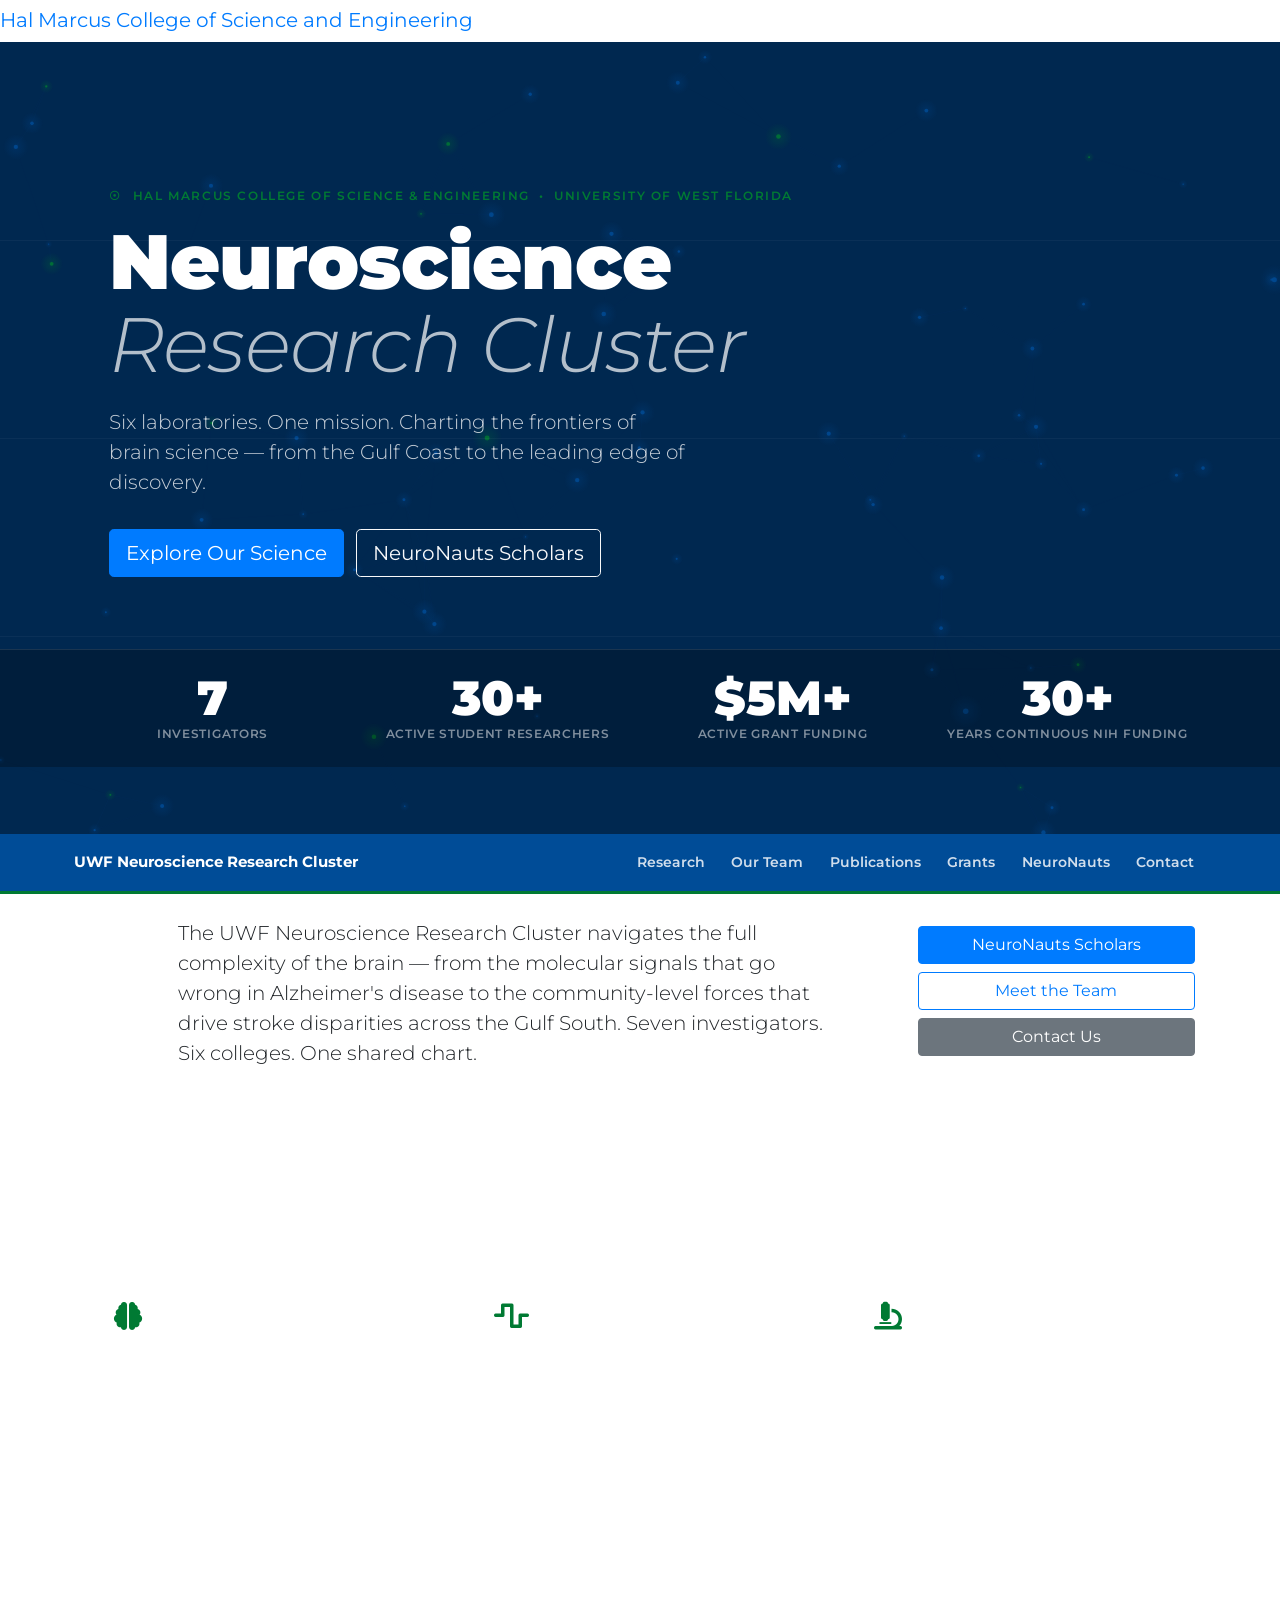
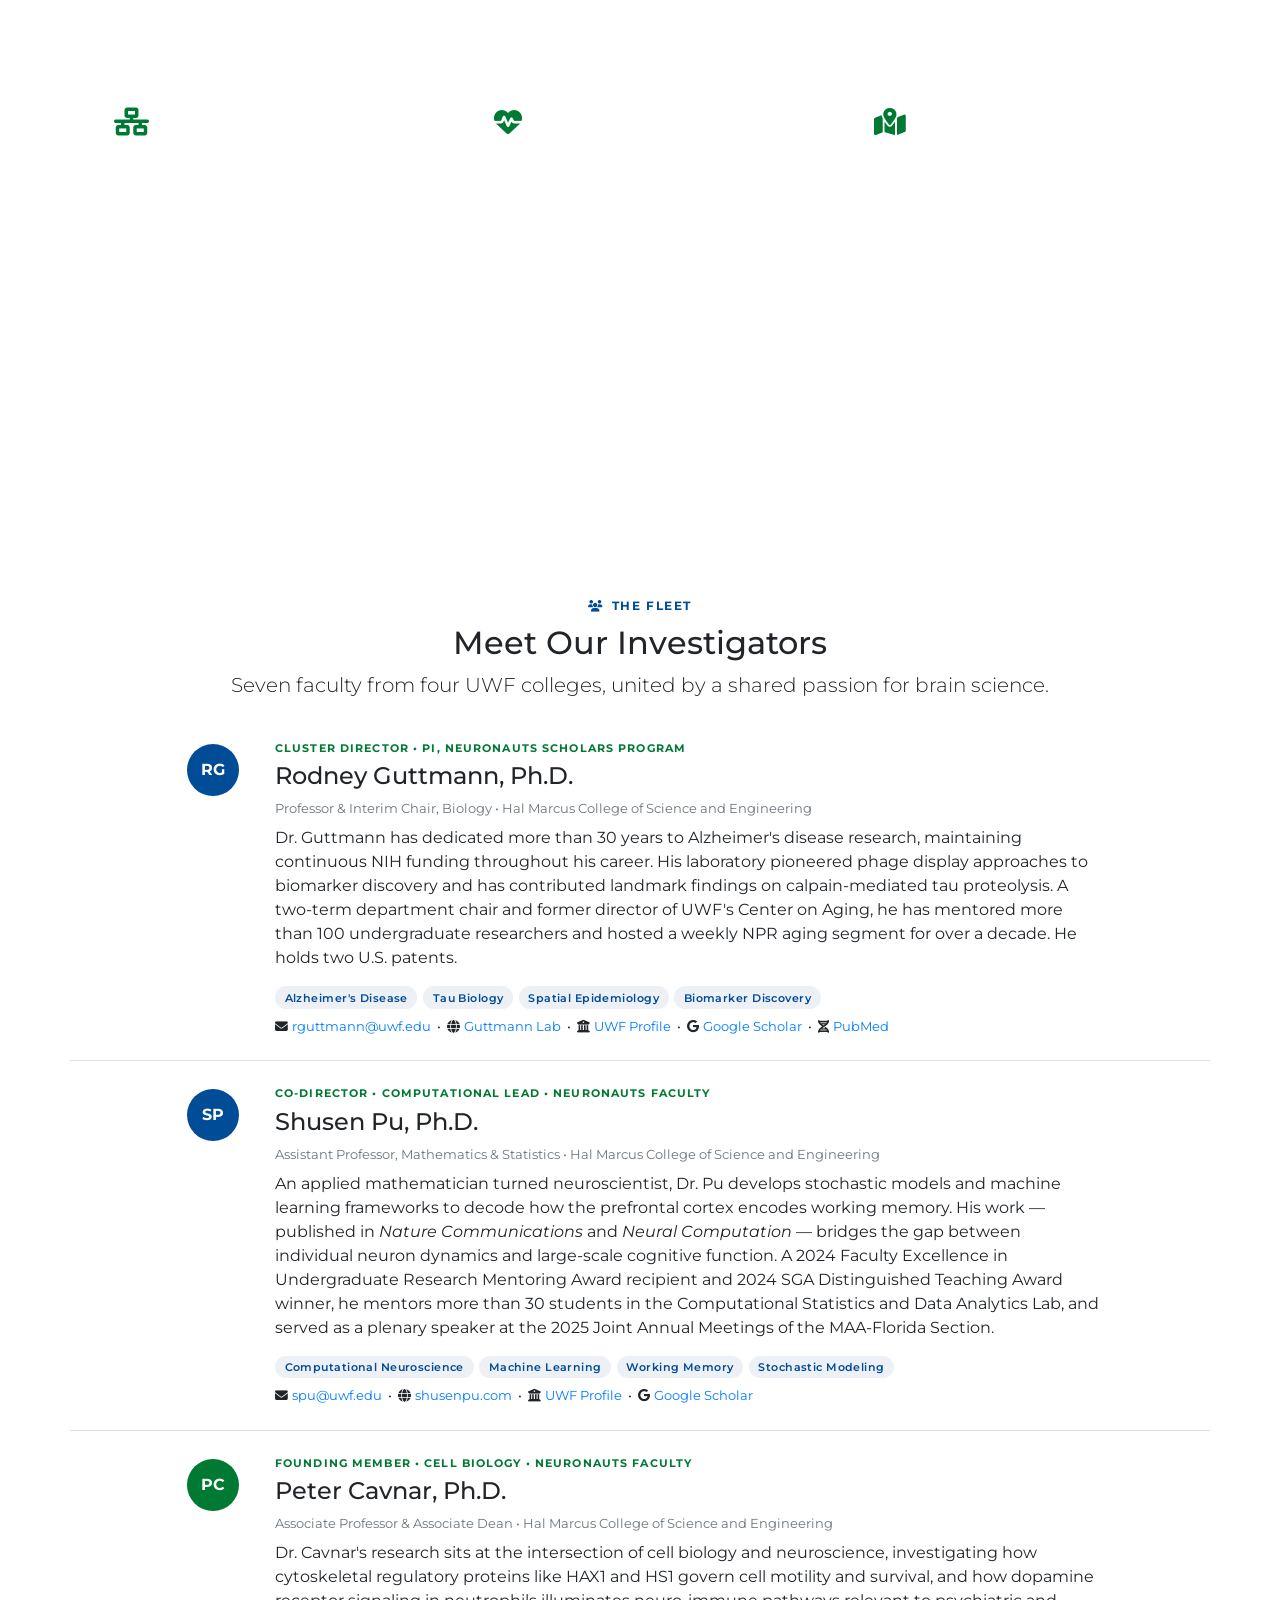
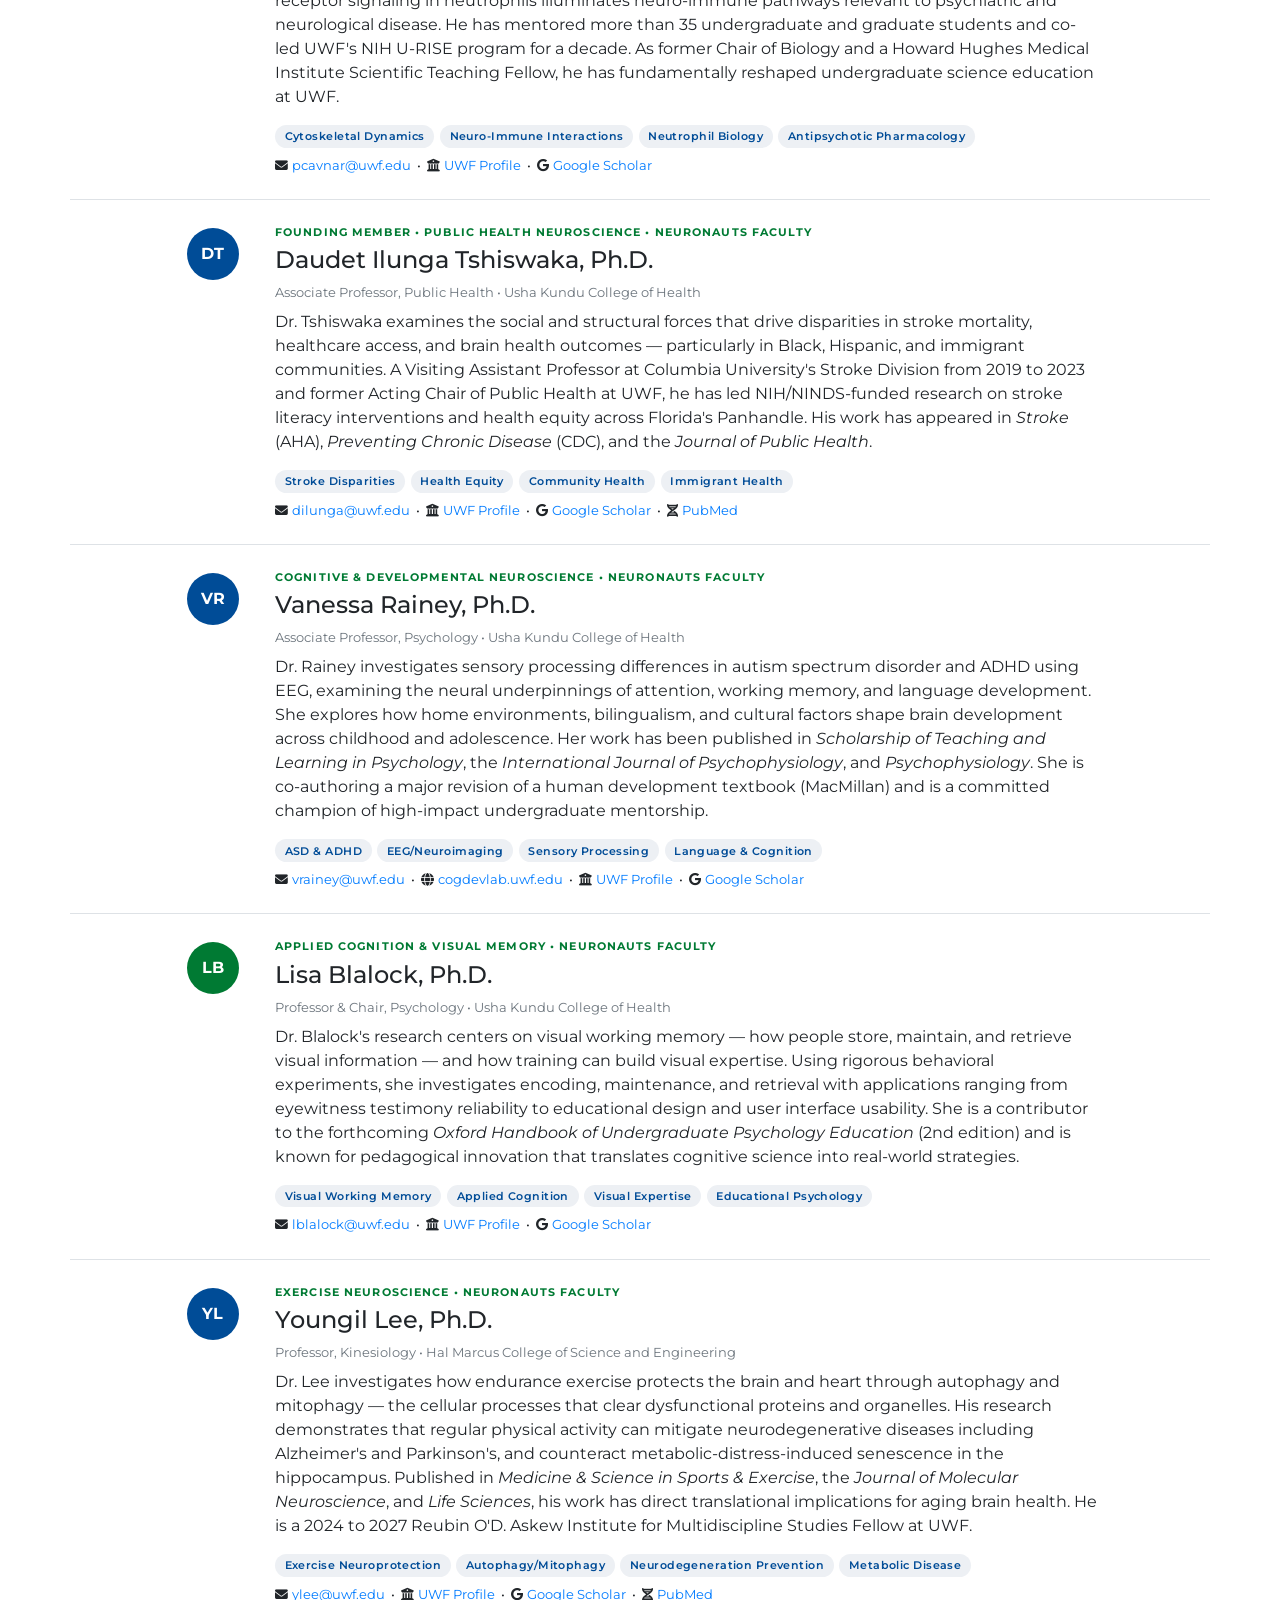
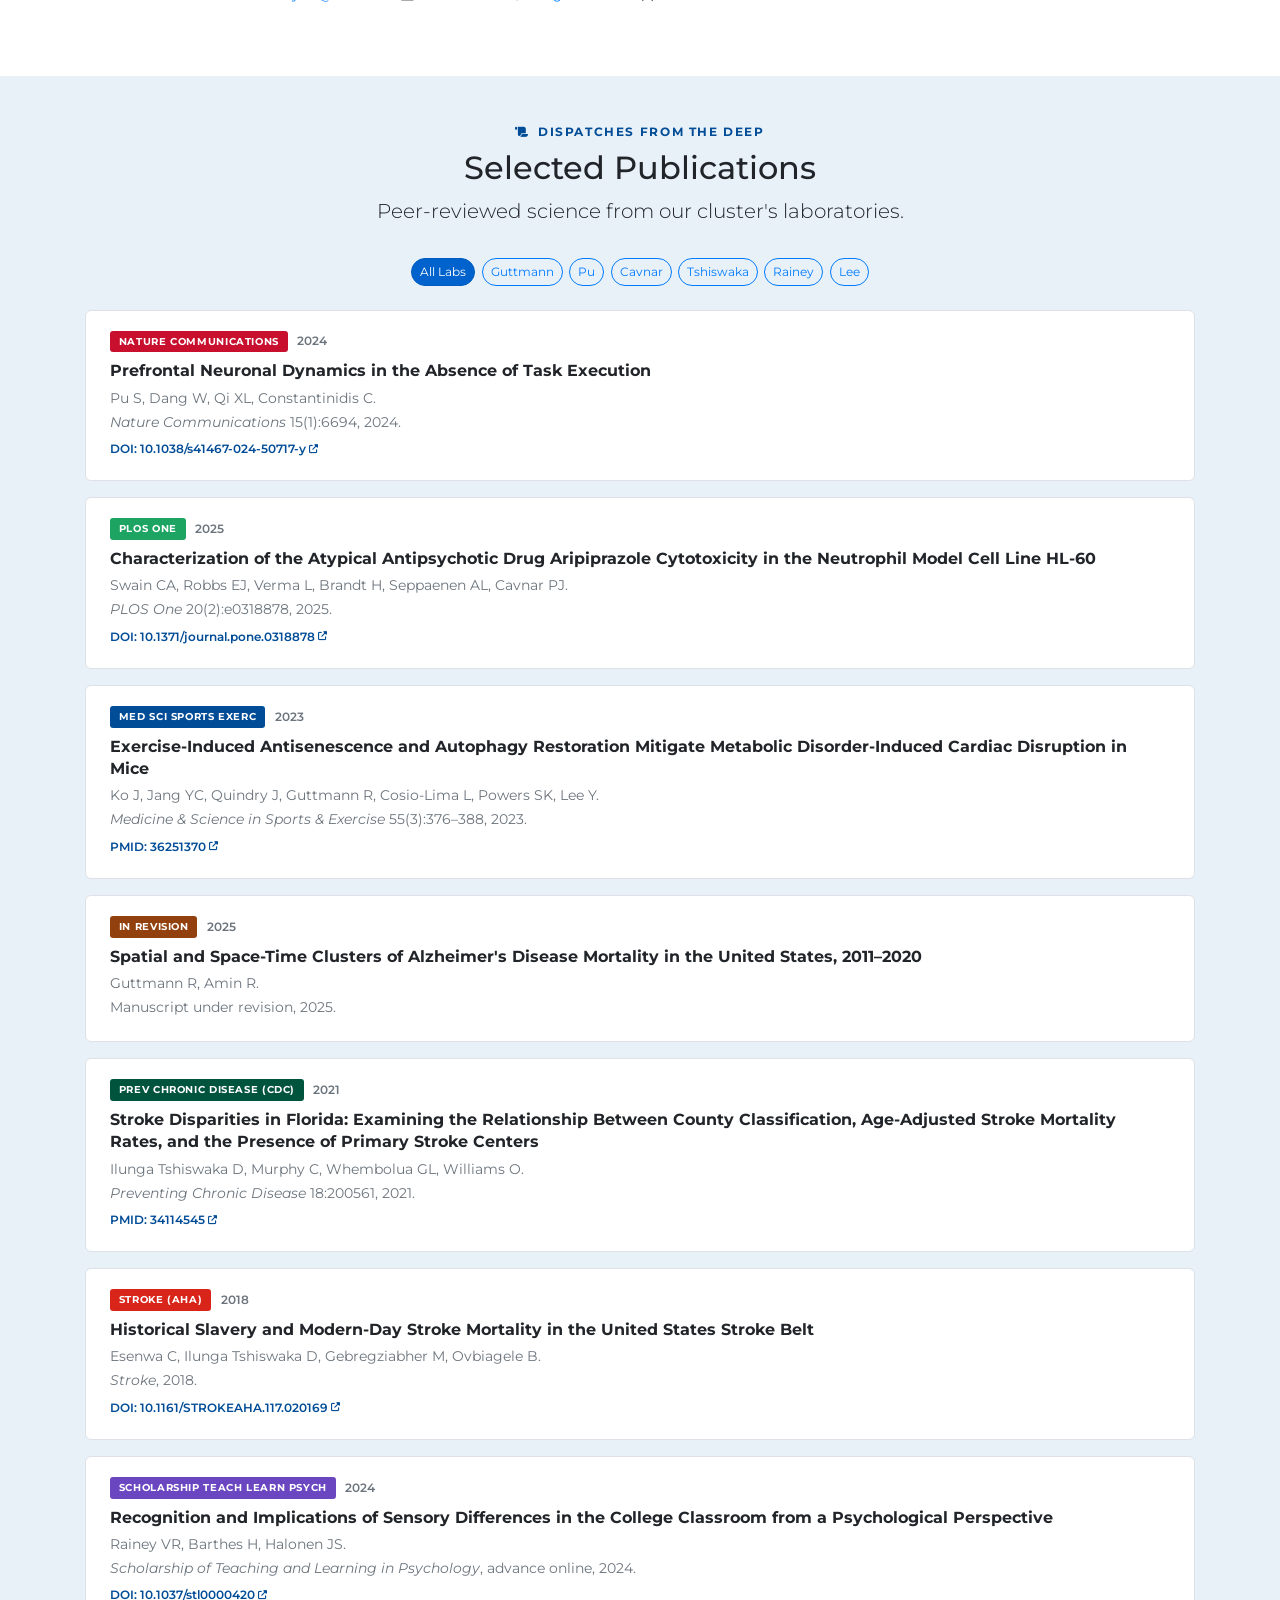
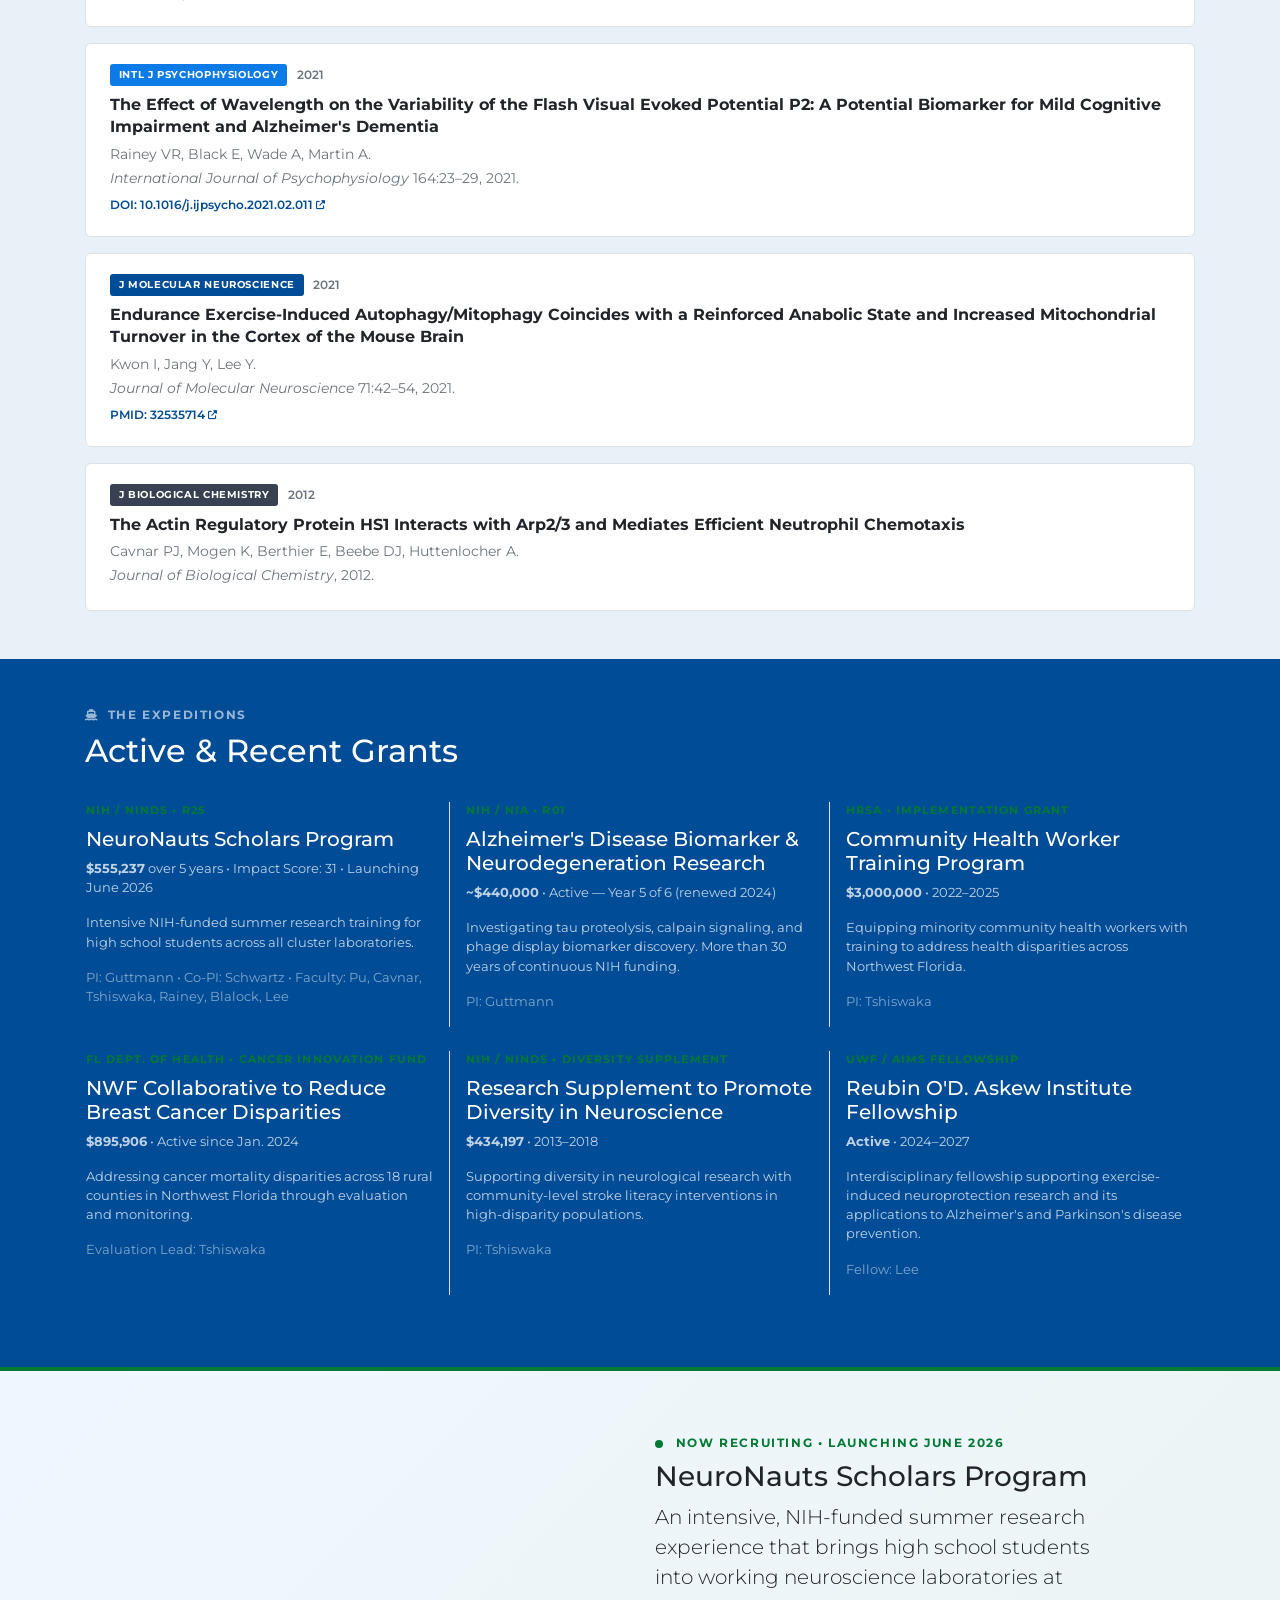
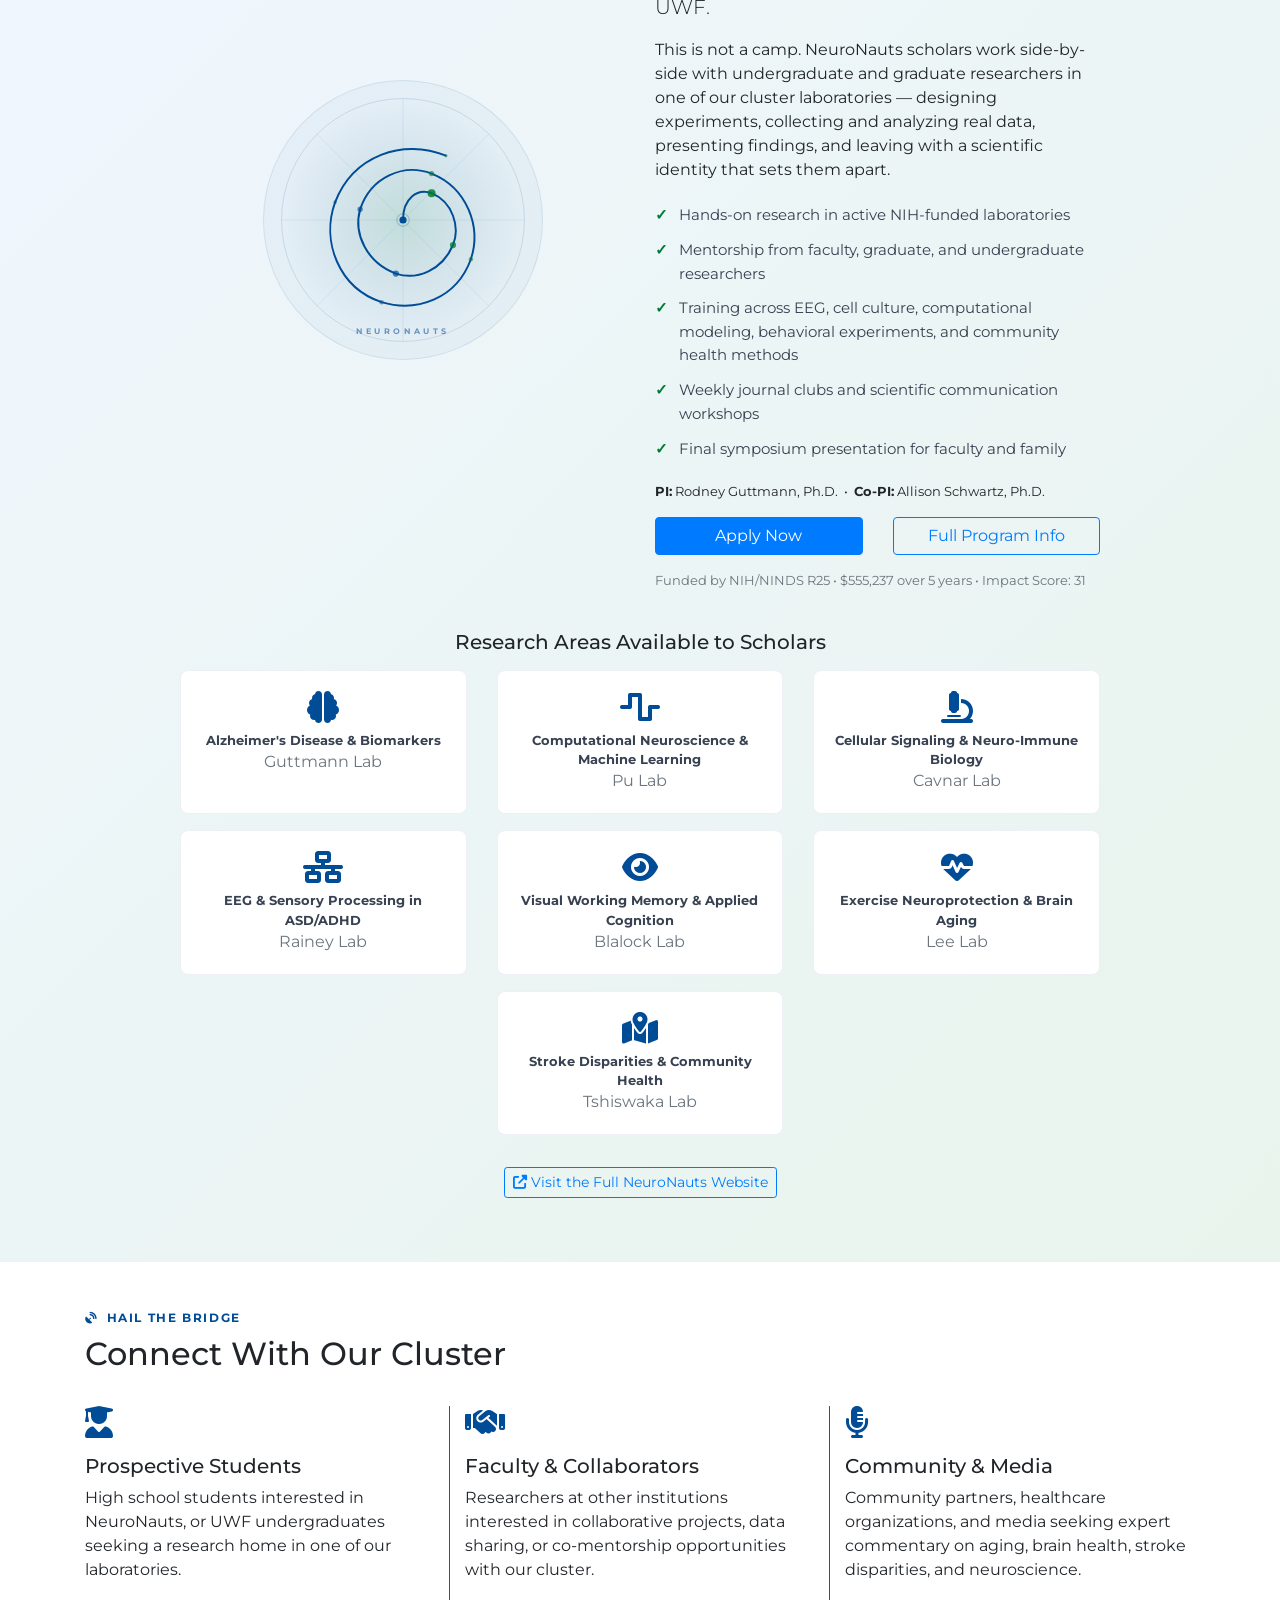
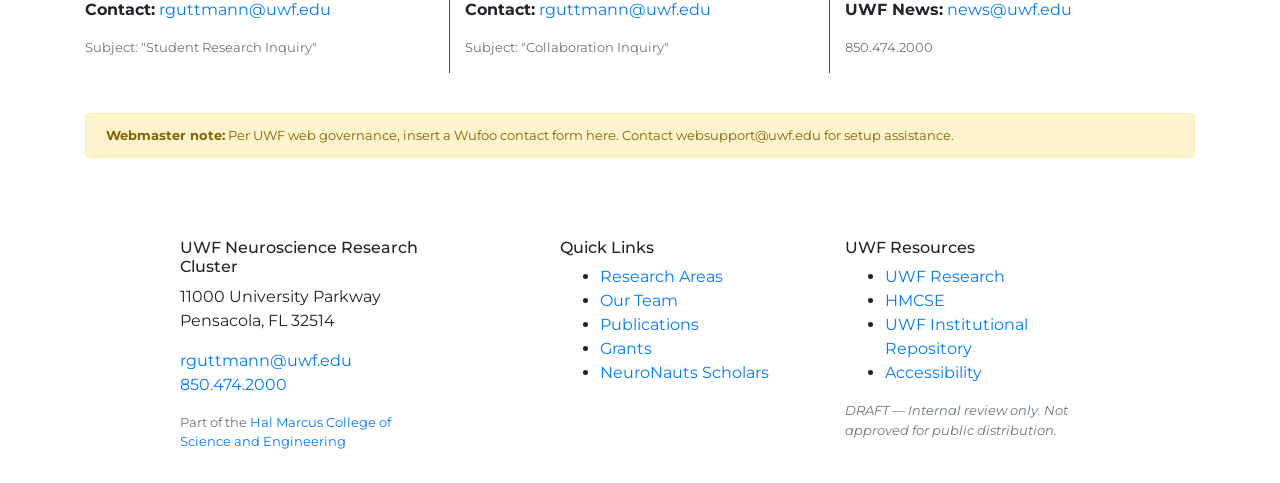
==== commit d01b4375: "Update index.html" ====
--- a/index.html
+++ b/index.html
@@ -277,7 +277,7 @@
             <div class="neuro-avatar neuro-avatar--blue" aria-hidden="true">RG</div>
           </div>
           <div class="col-sm-10 col-lg-9 fw--col-content">
-            <div class="neuro-faculty-role">Cluster Director &bull; Principal Investigator, NeuroNauts</div>
+            <div class="neuro-faculty-role">Cluster Director &bull; PI, NeuroNauts Scholars Program</div>
             <h3 class="h4 mt-1">Rodney Guttmann, Ph.D.</h3>
             <p class="text-muted small mb-2">Professor &amp; Interim Chair, Biology &bull; Hal Marcus College of Science and Engineering</p>
             <p>Dr. Guttmann has dedicated more than 30 years to Alzheimer's disease research, maintaining continuous NIH funding throughout his career. His laboratory pioneered phage display approaches to biomarker discovery and has contributed landmark findings on calpain-mediated tau proteolysis. A two-term department chair and former director of UWF's Center on Aging, he has mentored more than 100 undergraduate researchers and hosted a weekly NPR aging segment for over a decade. He holds two U.S. patents.</p>
@@ -287,7 +287,17 @@
               <span>Spatial Epidemiology</span>
               <span>Biomarker Discovery</span>
             </div>
-            <p class="mt-2 mb-0 small"><i class="fas fa-envelope mr-1" aria-hidden="true"></i><a href="mailto:rguttmann@uwf.edu">rguttmann@uwf.edu</a></p>
+            <p class="mt-2 mb-0 small">
+              <i class="fas fa-envelope mr-1" aria-hidden="true"></i><a href="mailto:rguttmann@uwf.edu">rguttmann@uwf.edu</a>
+              &nbsp;&bull;&nbsp;
+              <i class="fas fa-globe mr-1" aria-hidden="true"></i><a href="https://rpg007-github.github.io/GuttmannLab/" target="_blank" rel="noopener noreferrer">Guttmann Lab</a>
+              &nbsp;&bull;&nbsp;
+              <i class="fas fa-university mr-1" aria-hidden="true"></i><a href="https://uwf.edu/hmcse/departments/biology/faculty/dr-rodney-guttmann.html" target="_blank" rel="noopener noreferrer">UWF Profile</a>
+              &nbsp;&bull;&nbsp;
+              <i class="fab fa-google mr-1" aria-hidden="true"></i><a href="https://scholar.google.com/scholar?hl=en&as_sdt=0%2C1&q=guttmann+rp&btnG=" target="_blank" rel="noopener noreferrer">Google Scholar</a>
+              &nbsp;&bull;&nbsp;
+              <i class="fas fa-dna mr-1" aria-hidden="true"></i><a href="https://pubmed.ncbi.nlm.nih.gov/?term=guttmann+rp&sort=date" target="_blank" rel="noopener noreferrer">PubMed</a>
+            </p>
           </div>
         </div>
 
@@ -297,7 +307,7 @@
             <div class="neuro-avatar neuro-avatar--blue" aria-hidden="true">SP</div>
           </div>
           <div class="col-sm-10 col-lg-9 fw--col-content">
-            <div class="neuro-faculty-role">Co-Founder &bull; Computational Lead</div>
+            <div class="neuro-faculty-role">Co-Director &bull; Computational Lead &bull; NeuroNauts Faculty</div>
             <h3 class="h4 mt-1">Shusen Pu, Ph.D.</h3>
             <p class="text-muted small mb-2">Assistant Professor, Mathematics &amp; Statistics &bull; Hal Marcus College of Science and Engineering</p>
             <p>An applied mathematician turned neuroscientist, Dr. Pu develops stochastic models and machine learning frameworks to decode how the prefrontal cortex encodes working memory. His work — published in <em>Nature Communications</em> and <em>Neural Computation</em> — bridges the gap between individual neuron dynamics and large-scale cognitive function. A 2024 Faculty Excellence in Undergraduate Research Mentoring Award recipient and 2024 SGA Distinguished Teaching Award winner, he mentors more than 30 students in the Computational Statistics and Data Analytics Lab, and served as a plenary speaker at the 2025 Joint Annual Meetings of the MAA-Florida Section.</p>
@@ -311,6 +321,10 @@
               <i class="fas fa-envelope mr-1" aria-hidden="true"></i><a href="mailto:spu@uwf.edu">spu@uwf.edu</a>
               &nbsp;&bull;&nbsp;
               <i class="fas fa-globe mr-1" aria-hidden="true"></i><a href="https://www.shusenpu.com" target="_blank" rel="noopener noreferrer">shusenpu.com</a>
+              &nbsp;&bull;&nbsp;
+              <i class="fas fa-university mr-1" aria-hidden="true"></i><a href="https://uwf.edu/hmcse/departments/mathematics-and-statistics/faculty/dr-shusen-pu.html" target="_blank" rel="noopener noreferrer">UWF Profile</a>
+              &nbsp;&bull;&nbsp;
+              <i class="fab fa-google mr-1" aria-hidden="true"></i><a href="https://scholar.google.com/scholar?hl=en&as_sdt=0%2C1&q=shusen+pu&btnG=" target="_blank" rel="noopener noreferrer">Google Scholar</a>
             </p>
           </div>
         </div>
@@ -321,7 +335,7 @@
             <div class="neuro-avatar neuro-avatar--green" aria-hidden="true">PC</div>
           </div>
           <div class="col-sm-10 col-lg-9 fw--col-content">
-            <div class="neuro-faculty-role">Co-Founder &bull; Cell Biology</div>
+            <div class="neuro-faculty-role">Founding Member &bull; Cell Biology &bull; NeuroNauts Faculty</div>
             <h3 class="h4 mt-1">Peter Cavnar, Ph.D.</h3>
             <p class="text-muted small mb-2">Associate Professor &amp; Associate Dean &bull; Hal Marcus College of Science and Engineering</p>
             <p>Dr. Cavnar's research sits at the intersection of cell biology and neuroscience, investigating how cytoskeletal regulatory proteins like HAX1 and HS1 govern cell motility and survival, and how dopamine receptor signaling in neutrophils illuminates neuro-immune pathways relevant to psychiatric and neurological disease. He has mentored more than 35 undergraduate and graduate students and co-led UWF's NIH U-RISE program for a decade. As former Chair of Biology and a Howard Hughes Medical Institute Scientific Teaching Fellow, he has fundamentally reshaped undergraduate science education at UWF.</p>
@@ -331,7 +345,13 @@
               <span>Neutrophil Biology</span>
               <span>Antipsychotic Pharmacology</span>
             </div>
-            <p class="mt-2 mb-0 small"><i class="fas fa-envelope mr-1" aria-hidden="true"></i><a href="mailto:pcavnar@uwf.edu">pcavnar@uwf.edu</a></p>
+            <p class="mt-2 mb-0 small">
+              <i class="fas fa-envelope mr-1" aria-hidden="true"></i><a href="mailto:pcavnar@uwf.edu">pcavnar@uwf.edu</a>
+              &nbsp;&bull;&nbsp;
+              <i class="fas fa-university mr-1" aria-hidden="true"></i><a href="https://uwf.edu/hmcse/departments/biology/faculty/dr-peter-cavnar.html" target="_blank" rel="noopener noreferrer">UWF Profile</a>
+              &nbsp;&bull;&nbsp;
+              <i class="fab fa-google mr-1" aria-hidden="true"></i><a href="https://scholar.google.com/scholar?hl=en&as_sdt=0%2C1&q=peter+cavnar&btnG=" target="_blank" rel="noopener noreferrer">Google Scholar</a>
+            </p>
           </div>
         </div>
 
@@ -341,7 +361,7 @@
             <div class="neuro-avatar neuro-avatar--blue" aria-hidden="true">DT</div>
           </div>
           <div class="col-sm-10 col-lg-9 fw--col-content">
-            <div class="neuro-faculty-role">Co-Founder &bull; Public Health Neuroscience</div>
+            <div class="neuro-faculty-role">Founding Member &bull; Public Health Neuroscience &bull; NeuroNauts Faculty</div>
             <h3 class="h4 mt-1">Daudet Ilunga Tshiswaka, Ph.D.</h3>
             <p class="text-muted small mb-2">Associate Professor, Public Health &bull; Usha Kundu College of Health</p>
             <p>Dr. Tshiswaka examines the social and structural forces that drive disparities in stroke mortality, healthcare access, and brain health outcomes — particularly in Black, Hispanic, and immigrant communities. A Visiting Assistant Professor at Columbia University's Stroke Division from 2019 to 2023 and former Acting Chair of Public Health at UWF, he has led NIH/NINDS-funded research on stroke literacy interventions and health equity across Florida's Panhandle. His work has appeared in <em>Stroke</em> (AHA), <em>Preventing Chronic Disease</em> (CDC), and the <em>Journal of Public Health</em>.</p>
@@ -351,7 +371,15 @@
               <span>Community Health</span>
               <span>Immigrant Health</span>
             </div>
-            <p class="mt-2 mb-0 small"><i class="fas fa-envelope mr-1" aria-hidden="true"></i><a href="mailto:dilunga@uwf.edu">dilunga@uwf.edu</a></p>
+            <p class="mt-2 mb-0 small">
+              <i class="fas fa-envelope mr-1" aria-hidden="true"></i><a href="mailto:dilunga@uwf.edu">dilunga@uwf.edu</a>
+              &nbsp;&bull;&nbsp;
+              <i class="fas fa-university mr-1" aria-hidden="true"></i><a href="https://uwf.edu/ukcoh/departments/public-health/faculty/daudet-ilunga-tshiswaka.html" target="_blank" rel="noopener noreferrer">UWF Profile</a>
+              &nbsp;&bull;&nbsp;
+              <i class="fab fa-google mr-1" aria-hidden="true"></i><a href="https://scholar.google.com/scholar?hl=en&as_sdt=0%2C1&q=ilunga+tshiswaka&btnG=" target="_blank" rel="noopener noreferrer">Google Scholar</a>
+              &nbsp;&bull;&nbsp;
+              <i class="fas fa-dna mr-1" aria-hidden="true"></i><a href="https://pubmed.ncbi.nlm.nih.gov/?term=ilunga+tshiswaka&sort=date" target="_blank" rel="noopener noreferrer">PubMed</a>
+            </p>
           </div>
         </div>
 
@@ -361,7 +389,7 @@
             <div class="neuro-avatar neuro-avatar--blue" aria-hidden="true">VR</div>
           </div>
           <div class="col-sm-10 col-lg-9 fw--col-content">
-            <div class="neuro-faculty-role">Cognitive &amp; Developmental Neuroscience</div>
+            <div class="neuro-faculty-role">Cognitive &amp; Developmental Neuroscience &bull; NeuroNauts Faculty</div>
             <h3 class="h4 mt-1">Vanessa Rainey, Ph.D.</h3>
             <p class="text-muted small mb-2">Associate Professor, Psychology &bull; Usha Kundu College of Health</p>
             <p>Dr. Rainey investigates sensory processing differences in autism spectrum disorder and ADHD using EEG, examining the neural underpinnings of attention, working memory, and language development. She explores how home environments, bilingualism, and cultural factors shape brain development across childhood and adolescence. Her work has been published in <em>Scholarship of Teaching and Learning in Psychology</em>, the <em>International Journal of Psychophysiology</em>, and <em>Psychophysiology</em>. She is co-authoring a major revision of a human development textbook (MacMillan) and is a committed champion of high-impact undergraduate mentorship.</p>
@@ -375,6 +403,10 @@
               <i class="fas fa-envelope mr-1" aria-hidden="true"></i><a href="mailto:vrainey@uwf.edu">vrainey@uwf.edu</a>
               &nbsp;&bull;&nbsp;
               <i class="fas fa-globe mr-1" aria-hidden="true"></i><a href="https://cogdevlab.uwf.edu" target="_blank" rel="noopener noreferrer">cogdevlab.uwf.edu</a>
+              &nbsp;&bull;&nbsp;
+              <i class="fas fa-university mr-1" aria-hidden="true"></i><a href="https://uwf.edu/ukcoh/departments/psychology/faculty/vanessa-rainey.html" target="_blank" rel="noopener noreferrer">UWF Profile</a>
+              &nbsp;&bull;&nbsp;
+              <i class="fab fa-google mr-1" aria-hidden="true"></i><a href="https://scholar.google.com/scholar?hl=en&as_sdt=0%2C1&q=vanessa+rainey+uwf&btnG=" target="_blank" rel="noopener noreferrer">Google Scholar</a>
             </p>
           </div>
         </div>
@@ -385,7 +417,7 @@
             <div class="neuro-avatar neuro-avatar--green" aria-hidden="true">LB</div>
           </div>
           <div class="col-sm-10 col-lg-9 fw--col-content">
-            <div class="neuro-faculty-role">Applied Cognition &amp; Visual Memory</div>
+            <div class="neuro-faculty-role">Applied Cognition &amp; Visual Memory &bull; NeuroNauts Faculty</div>
             <h3 class="h4 mt-1">Lisa Blalock, Ph.D.</h3>
             <p class="text-muted small mb-2">Professor &amp; Chair, Psychology &bull; Usha Kundu College of Health</p>
             <p>Dr. Blalock's research centers on visual working memory — how people store, maintain, and retrieve visual information — and how training can build visual expertise. Using rigorous behavioral experiments, she investigates encoding, maintenance, and retrieval with applications ranging from eyewitness testimony reliability to educational design and user interface usability. She is a contributor to the forthcoming <em>Oxford Handbook of Undergraduate Psychology Education</em> (2nd edition) and is known for pedagogical innovation that translates cognitive science into real-world strategies.</p>
@@ -395,7 +427,13 @@
               <span>Visual Expertise</span>
               <span>Educational Psychology</span>
             </div>
-            <p class="mt-2 mb-0 small"><i class="fas fa-envelope mr-1" aria-hidden="true"></i><a href="mailto:lblalock@uwf.edu">lblalock@uwf.edu</a></p>
+            <p class="mt-2 mb-0 small">
+              <i class="fas fa-envelope mr-1" aria-hidden="true"></i><a href="mailto:lblalock@uwf.edu">lblalock@uwf.edu</a>
+              &nbsp;&bull;&nbsp;
+              <i class="fas fa-university mr-1" aria-hidden="true"></i><a href="https://uwf.edu/ukcoh/departments/psychology/faculty/lisa-blalock.html" target="_blank" rel="noopener noreferrer">UWF Profile</a>
+              &nbsp;&bull;&nbsp;
+              <i class="fab fa-google mr-1" aria-hidden="true"></i><a href="https://scholar.google.com/scholar?hl=en&as_sdt=0%2C1&q=lisa+blalock+uwf&btnG=" target="_blank" rel="noopener noreferrer">Google Scholar</a>
+            </p>
           </div>
         </div>
 
@@ -405,7 +443,7 @@
             <div class="neuro-avatar neuro-avatar--blue" aria-hidden="true">YL</div>
           </div>
           <div class="col-sm-10 col-lg-9 fw--col-content">
-            <div class="neuro-faculty-role">Exercise Neuroscience</div>
+            <div class="neuro-faculty-role">Exercise Neuroscience &bull; NeuroNauts Faculty</div>
             <h3 class="h4 mt-1">Youngil Lee, Ph.D.</h3>
             <p class="text-muted small mb-2">Professor, Kinesiology &bull; Hal Marcus College of Science and Engineering</p>
             <p>Dr. Lee investigates how endurance exercise protects the brain and heart through autophagy and mitophagy — the cellular processes that clear dysfunctional proteins and organelles. His research demonstrates that regular physical activity can mitigate neurodegenerative diseases including Alzheimer's and Parkinson's, and counteract metabolic-distress-induced senescence in the hippocampus. Published in <em>Medicine &amp; Science in Sports &amp; Exercise</em>, the <em>Journal of Molecular Neuroscience</em>, and <em>Life Sciences</em>, his work has direct translational implications for aging brain health. He is a 2024 to 2027 Reubin O'D. Askew Institute for Multidiscipline Studies Fellow at UWF.</p>
@@ -415,7 +453,15 @@
               <span>Neurodegeneration Prevention</span>
               <span>Metabolic Disease</span>
             </div>
-            <p class="mt-2 mb-0 small"><i class="fas fa-envelope mr-1" aria-hidden="true"></i><a href="mailto:ylee@uwf.edu">ylee@uwf.edu</a></p>
+            <p class="mt-2 mb-0 small">
+              <i class="fas fa-envelope mr-1" aria-hidden="true"></i><a href="mailto:ylee@uwf.edu">ylee@uwf.edu</a>
+              &nbsp;&bull;&nbsp;
+              <i class="fas fa-university mr-1" aria-hidden="true"></i><a href="https://uwf.edu/ukcoh/departments/movement-sciences-and-health/faculty/youngil-lee.html" target="_blank" rel="noopener noreferrer">UWF Profile</a>
+              &nbsp;&bull;&nbsp;
+              <i class="fab fa-google mr-1" aria-hidden="true"></i><a href="https://scholar.google.com/scholar?hl=en&as_sdt=0%2C1&q=youngil+lee+exercise&btnG=" target="_blank" rel="noopener noreferrer">Google Scholar</a>
+              &nbsp;&bull;&nbsp;
+              <i class="fas fa-dna mr-1" aria-hidden="true"></i><a href="https://pubmed.ncbi.nlm.nih.gov/?term=youngil+lee&sort=date" target="_blank" rel="noopener noreferrer">PubMed</a>
+            </p>
           </div>
         </div>
 
@@ -582,7 +628,7 @@
             <h3 class="h5">NeuroNauts Scholars Program</h3>
             <p class="small text-white-75"><strong>$555,237</strong> over 5 years &bull; Impact Score: 31 &bull; Launching June 2026</p>
             <p class="small text-white-75">Intensive NIH-funded summer research training for high school students across all cluster laboratories.</p>
-            <p class="small" style="color:rgba(255,255,255,0.5);">PI: Guttmann &bull; Co-PIs: Pu, Cavnar, Tshiswaka, Rainey, Blalock, Lee</p>
+            <p class="small" style="color:rgba(255,255,255,0.5);">PI: Guttmann &bull; Co-PI: Schwartz &bull; Faculty: Pu, Cavnar, Tshiswaka, Rainey, Blalock, Lee</p>
           </div>
 
           <div class="col-md-4 border-right px-md-3 mb-4">
@@ -637,51 +683,53 @@
         <div class="row justify-content-center mb-1 my-md-3">
 
           <div class="col-sm-6 col-lg-5 fw--col-image my-1 d-flex align-items-center justify-content-center">
-            <!-- Nautilus SVG illustration — neuro-nautical theme -->
             <div class="neuro-nautilus-display" aria-hidden="true">
-              <svg viewBox="0 0 300 300" xmlns="http://www.w3.org/2000/svg" width="260" height="260">
-                <!-- Outer glow -->
+              <svg viewBox="0 0 280 280" xmlns="http://www.w3.org/2000/svg" width="250" height="250">
                 <defs>
-                  <radialGradient id="shellGlow" cx="50%" cy="50%" r="50%">
-                    <stop offset="0%" stop-color="#007A33" stop-opacity="0.2"/>
+                  <radialGradient id="ng" cx="50%" cy="50%" r="50%">
+                    <stop offset="0%" stop-color="#007A33" stop-opacity="0.15"/>
                     <stop offset="100%" stop-color="#004C97" stop-opacity="0"/>
                   </radialGradient>
-                  <filter id="glow">
-                    <feGaussianBlur stdDeviation="3" result="coloredBlur"/>
-                    <feMerge><feMergeNode in="coloredBlur"/><feMergeNode in="SourceGraphic"/></feMerge>
-                  </filter>
                 </defs>
-                <circle cx="150" cy="150" r="145" fill="url(#shellGlow)"/>
-                <!-- Nautilus spiral -->
-                <path d="M150,150 Q180,80 230,100 Q280,120 260,170 Q240,220 190,230 Q140,240 110,200 Q80,160 100,120 Q120,80 160,90 Q200,100 195,135 Q190,170 160,175 Q130,180 120,155 Q110,130 130,120 Q150,110 158,128 Q166,146 150,150" 
-                      fill="none" stroke="#004C97" stroke-width="2.5" filter="url(#glow)" stroke-linecap="round"/>
-                <!-- Neural nodes along spiral -->
-                <circle cx="230" cy="100" r="5" fill="#007A33" opacity="0.8"/>
-                <circle cx="260" cy="170" r="4" fill="#007A33" opacity="0.7"/>
-                <circle cx="190" cy="230" r="4" fill="#007A33" opacity="0.7"/>
-                <circle cx="110" cy="200" r="3" fill="#004C97" opacity="0.6"/>
-                <circle cx="100" cy="120" r="3" fill="#004C97" opacity="0.6"/>
-                <circle cx="160" cy="90" r="3" fill="#004C97" opacity="0.5"/>
-                <circle cx="195" cy="135" r="2.5" fill="#007A33" opacity="0.5"/>
-                <circle cx="160" cy="175" r="2" fill="#007A33" opacity="0.5"/>
-                <circle cx="120" cy="155" r="2" fill="#004C97" opacity="0.4"/>
-                <circle cx="130" cy="120" r="1.5" fill="#004C97" opacity="0.4"/>
-                <circle cx="158" cy="128" r="1.5" fill="#007A33" opacity="0.4"/>
-                <circle cx="150" cy="150" r="4" fill="#004C97"/>
-                <!-- Connecting lines (neural connections) -->
-                <line x1="230" y1="100" x2="260" y2="170" stroke="#007A33" stroke-width="0.8" opacity="0.3"/>
-                <line x1="260" y1="170" x2="190" y2="230" stroke="#007A33" stroke-width="0.8" opacity="0.3"/>
-                <line x1="190" y1="230" x2="110" y2="200" stroke="#004C97" stroke-width="0.8" opacity="0.3"/>
-                <line x1="110" y1="200" x2="100" y2="120" stroke="#004C97" stroke-width="0.8" opacity="0.3"/>
-                <!-- Compass rose -->
-                <g transform="translate(150,150)" opacity="0.12">
-                  <line x1="0" y1="-135" x2="0" y2="135" stroke="#004C97" stroke-width="1"/>
-                  <line x1="-135" y1="0" x2="135" y2="0" stroke="#004C97" stroke-width="1"/>
-                  <line x1="-95" y1="-95" x2="95" y2="95" stroke="#004C97" stroke-width="0.5"/>
-                  <line x1="95" y1="-95" x2="-95" y2="95" stroke="#004C97" stroke-width="0.5"/>
+                <!-- Background circle -->
+                <circle cx="140" cy="140" r="136" fill="url(#ng)" stroke="#004C97" stroke-width="0.8" stroke-opacity="0.2"/>
+                <!-- Compass rose grid (nautical chart) -->
+                <g stroke="#004C97" stroke-opacity="0.1" stroke-width="0.8">
+                  <line x1="140" y1="4" x2="140" y2="276"/>
+                  <line x1="4" y1="140" x2="276" y2="140"/>
+                  <line x1="44" y1="44" x2="236" y2="236"/>
+                  <line x1="236" y1="44" x2="44" y2="236"/>
                 </g>
+                <!-- Nautilus / Fibonacci spiral (Archimedean, hand-tuned) -->
+                <path d="M140,140
+                         C140,116 156,104 172,110
+                         C196,120 204,148 196,168
+                         C184,196 156,208 132,200
+                         C100,188 84,156 92,128
+                         C104,92 140,76 172,88
+                         C212,104 228,148 216,184
+                         C200,228 156,244 116,232
+                         C68,216 48,164 64,120
+                         C84,68 140,48 188,68"
+                      fill="none" stroke="#004C97" stroke-width="2.2" stroke-linecap="round"
+                      style="animation: trace-in 3s ease-out forwards"/>
+                <!-- Neural nodes -->
+                <circle cx="172" cy="110" r="4.5" fill="#007A33" opacity="0.85"/>
+                <circle cx="196" cy="168" r="3.5" fill="#007A33" opacity="0.75"/>
+                <circle cx="132" cy="200" r="3.5" fill="#004C97" opacity="0.7"/>
+                <circle cx="92"  cy="128" r="3"   fill="#004C97" opacity="0.65"/>
+                <circle cx="172" cy="88"  r="3"   fill="#007A33" opacity="0.6"/>
+                <circle cx="216" cy="184" r="2.5" fill="#007A33" opacity="0.55"/>
+                <circle cx="116" cy="232" r="2.5" fill="#004C97" opacity="0.5"/>
+                <circle cx="64"  cy="120" r="2"   fill="#004C97" opacity="0.45"/>
+                <circle cx="188" cy="68"  r="2"   fill="#007A33" opacity="0.4"/>
+                <!-- Center point -->
+                <circle cx="140" cy="140" r="4" fill="#004C97"/>
+                <circle cx="140" cy="140" r="7" fill="none" stroke="#004C97" stroke-width="0.8" stroke-opacity="0.4"/>
                 <!-- Label -->
-                <text x="150" y="285" text-anchor="middle" font-family="Montserrat, sans-serif" font-size="10" fill="#004C97" opacity="0.6" font-weight="600" letter-spacing="3">NEURO NAUTS</text>
+                <text x="140" y="268" text-anchor="middle"
+                      font-family="Montserrat, sans-serif" font-size="9"
+                      fill="#004C97" opacity="0.55" font-weight="700" letter-spacing="4">NEURONAUTS</text>
               </svg>
             </div>
           </div>
@@ -693,7 +741,7 @@
             </p>
             <h2 id="nn-heading" class="h3 mt-1">NeuroNauts Scholars Program</h2>
             <p class="lead">An intensive, NIH-funded summer research experience that brings high school students into working neuroscience laboratories at UWF.</p>
-            <p>This is not a camp. NeuroNauts scholars work side-by-side with undergraduate and graduate researchers in one of our six cluster laboratories — designing experiments, collecting and analyzing real data, presenting findings, and leaving with a scientific identity that sets them apart.</p>
+            <p>This is not a camp. NeuroNauts scholars work side-by-side with undergraduate and graduate researchers in one of our cluster laboratories — designing experiments, collecting and analyzing real data, presenting findings, and leaving with a scientific identity that sets them apart.</p>
             <ul class="neuro-nn-features">
               <li>Hands-on research in active NIH-funded laboratories</li>
               <li>Mentorship from faculty, graduate, and undergraduate researchers</li>
@@ -701,12 +749,13 @@
               <li>Weekly journal clubs and scientific communication workshops</li>
               <li>Final symposium presentation for faculty and family</li>
             </ul>
+            <p class="small"><strong>PI:</strong> Rodney Guttmann, Ph.D. &nbsp;&bull;&nbsp; <strong>Co-PI:</strong> Allison Schwartz, Ph.D.</p>
             <div class="row mt-3">
               <div class="col-12 col-sm-6 mb-2">
-                <a href="mailto:rguttmann@uwf.edu?subject=NeuroNauts%20Scholars%20Inquiry" class="btn btn-primary btn-block">Apply / Inquire</a>
+                <a href="https://sites.google.com/uwf.edu/uwfneuronautsinfo/how-to-apply" class="btn btn-primary btn-block" target="_blank" rel="noopener noreferrer">Apply Now</a>
               </div>
               <div class="col-12 col-sm-6 mb-2">
-                <a href="#contact" class="btn btn-outline-primary btn-block">Program Questions</a>
+                <a href="https://sites.google.com/uwf.edu/uwfneuronautsinfo/home" class="btn btn-outline-primary btn-block" target="_blank" rel="noopener noreferrer">Full Program Info</a>
               </div>
             </div>
             <p class="small text-muted mt-2">Funded by NIH/NINDS R25 &bull; $555,237 over 5 years &bull; Impact Score: 31</p>
@@ -720,42 +769,60 @@
             <h3 class="h5 text-center mb-3">Research Areas Available to Scholars</h3>
             <div class="row text-center">
               <div class="col-6 col-md-4 mb-3">
-                <div class="neuro-placement-card">
-                  <i class="fas fa-brain fa-2x mb-2" aria-hidden="true"></i>
-                  <p class="small mb-0">Alzheimer's Disease &amp; Biomarkers</p>
-                </div>
+                <a href="https://rpg007-github.github.io/GuttmannLab/" target="_blank" rel="noopener noreferrer" class="neuro-placement-card d-block text-decoration-none">
+                  <i class="fas fa-brain fa-2x mb-2 text-uwfblue" aria-hidden="true"></i>
+                  <p class="small mb-0 font-weight-bold">Alzheimer's Disease &amp; Biomarkers</p>
+                  <p class="x-small text-muted mb-0">Guttmann Lab</p>
+                </a>
               </div>
               <div class="col-6 col-md-4 mb-3">
-                <div class="neuro-placement-card">
-                  <i class="fas fa-wave-square fa-2x mb-2" aria-hidden="true"></i>
-                  <p class="small mb-0">Computational Neuroscience &amp; Machine Learning</p>
-                </div>
+                <a href="https://uwf.edu/hmcse/departments/mathematics-and-statistics/faculty/dr-shusen-pu.html" target="_blank" rel="noopener noreferrer" class="neuro-placement-card d-block text-decoration-none">
+                  <i class="fas fa-wave-square fa-2x mb-2 text-uwfblue" aria-hidden="true"></i>
+                  <p class="small mb-0 font-weight-bold">Computational Neuroscience &amp; Machine Learning</p>
+                  <p class="x-small text-muted mb-0">Pu Lab</p>
+                </a>
               </div>
               <div class="col-6 col-md-4 mb-3">
-                <div class="neuro-placement-card">
-                  <i class="fas fa-microscope fa-2x mb-2" aria-hidden="true"></i>
-                  <p class="small mb-0">Cellular Signaling &amp; Neuro-Immune Biology</p>
-                </div>
+                <a href="https://uwf.edu/hmcse/departments/biology/faculty/dr-peter-cavnar.html" target="_blank" rel="noopener noreferrer" class="neuro-placement-card d-block text-decoration-none">
+                  <i class="fas fa-microscope fa-2x mb-2 text-uwfblue" aria-hidden="true"></i>
+                  <p class="small mb-0 font-weight-bold">Cellular Signaling &amp; Neuro-Immune Biology</p>
+                  <p class="x-small text-muted mb-0">Cavnar Lab</p>
+                </a>
               </div>
               <div class="col-6 col-md-4 mb-3">
-                <div class="neuro-placement-card">
-                  <i class="fas fa-network-wired fa-2x mb-2" aria-hidden="true"></i>
-                  <p class="small mb-0">EEG &amp; Sensory Processing in ASD/ADHD</p>
-                </div>
+                <a href="https://uwf.edu/ukcoh/departments/psychology/faculty/vanessa-rainey.html" target="_blank" rel="noopener noreferrer" class="neuro-placement-card d-block text-decoration-none">
+                  <i class="fas fa-network-wired fa-2x mb-2 text-uwfblue" aria-hidden="true"></i>
+                  <p class="small mb-0 font-weight-bold">EEG &amp; Sensory Processing in ASD/ADHD</p>
+                  <p class="x-small text-muted mb-0">Rainey Lab</p>
+                </a>
               </div>
               <div class="col-6 col-md-4 mb-3">
-                <div class="neuro-placement-card">
-                  <i class="fas fa-heartbeat fa-2x mb-2" aria-hidden="true"></i>
-                  <p class="small mb-0">Exercise Neuroprotection &amp; Brain Aging</p>
-                </div>
+                <a href="https://uwf.edu/ukcoh/departments/psychology/faculty/lisa-blalock.html" target="_blank" rel="noopener noreferrer" class="neuro-placement-card d-block text-decoration-none">
+                  <i class="fas fa-eye fa-2x mb-2 text-uwfblue" aria-hidden="true"></i>
+                  <p class="small mb-0 font-weight-bold">Visual Working Memory &amp; Applied Cognition</p>
+                  <p class="x-small text-muted mb-0">Blalock Lab</p>
+                </a>
               </div>
               <div class="col-6 col-md-4 mb-3">
-                <div class="neuro-placement-card">
-                  <i class="fas fa-map-marked-alt fa-2x mb-2" aria-hidden="true"></i>
-                  <p class="small mb-0">Stroke Disparities &amp; Community Health</p>
-                </div>
-              </div>
-            </div>
+                <a href="https://uwf.edu/ukcoh/departments/movement-sciences-and-health/faculty/youngil-lee.html" target="_blank" rel="noopener noreferrer" class="neuro-placement-card d-block text-decoration-none">
+                  <i class="fas fa-heartbeat fa-2x mb-2 text-uwfblue" aria-hidden="true"></i>
+                  <p class="small mb-0 font-weight-bold">Exercise Neuroprotection &amp; Brain Aging</p>
+                  <p class="x-small text-muted mb-0">Lee Lab</p>
+                </a>
+              </div>
+              <div class="col-6 col-md-4 mb-3 mx-auto">
+                <a href="https://uwf.edu/ukcoh/departments/public-health/faculty/daudet-ilunga-tshiswaka.html" target="_blank" rel="noopener noreferrer" class="neuro-placement-card d-block text-decoration-none">
+                  <i class="fas fa-map-marked-alt fa-2x mb-2 text-uwfblue" aria-hidden="true"></i>
+                  <p class="small mb-0 font-weight-bold">Stroke Disparities &amp; Community Health</p>
+                  <p class="x-small text-muted mb-0">Tshiswaka Lab</p>
+                </a>
+              </div>
+            </div>
+            <p class="text-center mt-3">
+              <a href="https://sites.google.com/uwf.edu/uwfneuronautsinfo/home" class="btn btn-outline-primary btn-sm" target="_blank" rel="noopener noreferrer">
+                <i class="fas fa-external-link-alt mr-1" aria-hidden="true"></i>Visit the Full NeuroNauts Website
+              </a>
+            </p>
           </div>
         </div>
       </div>
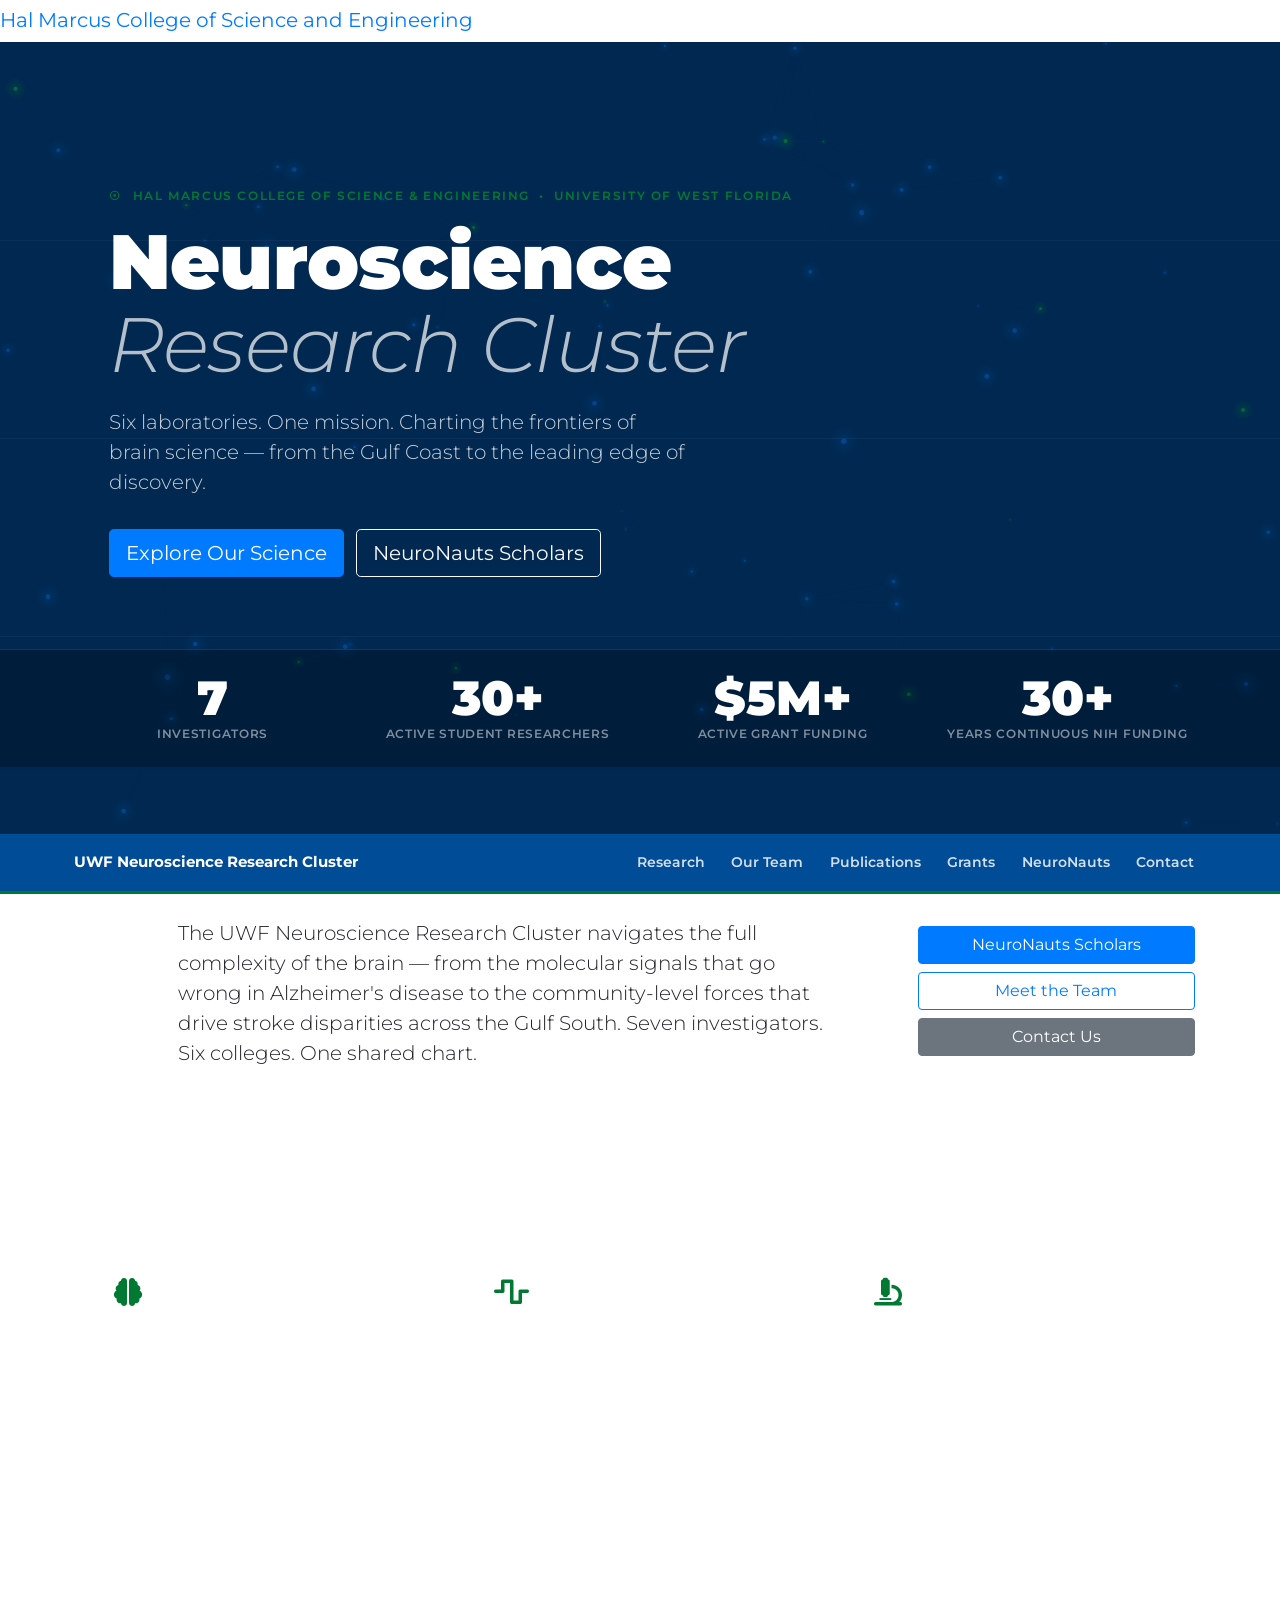
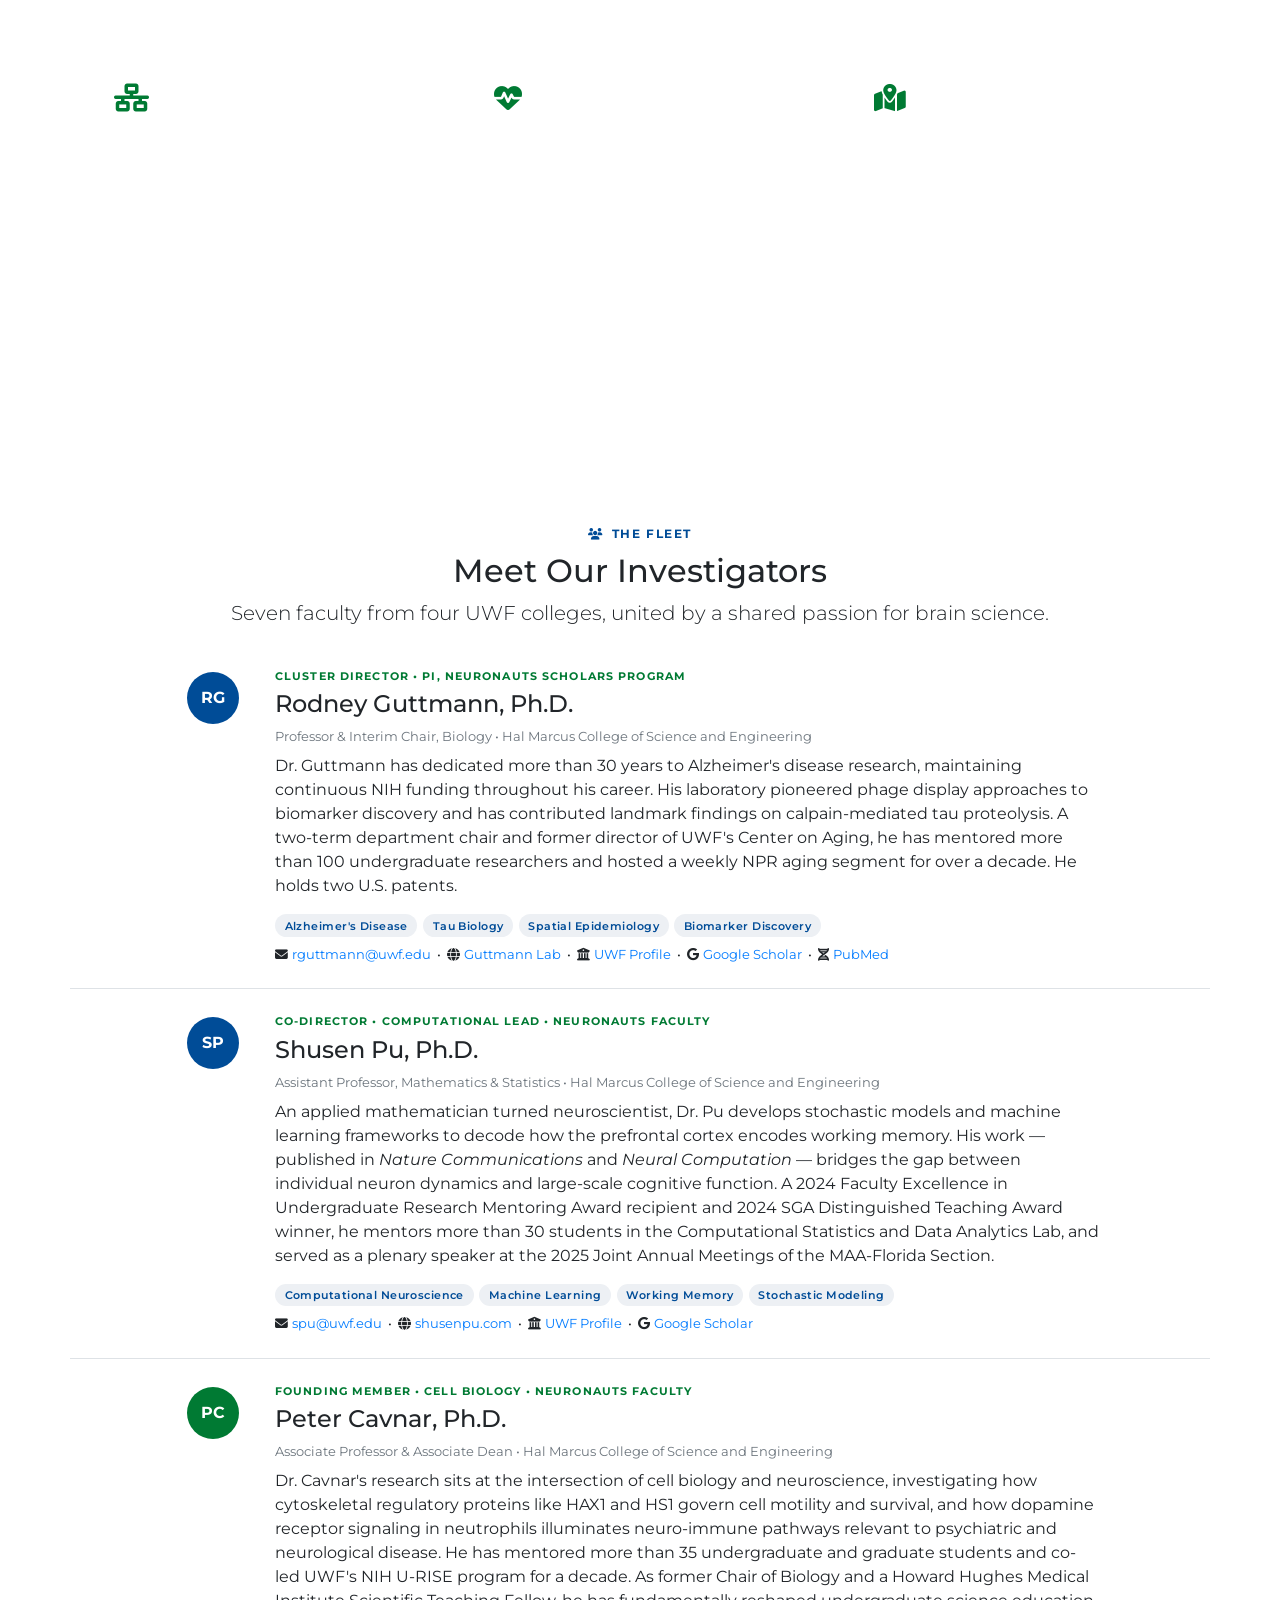
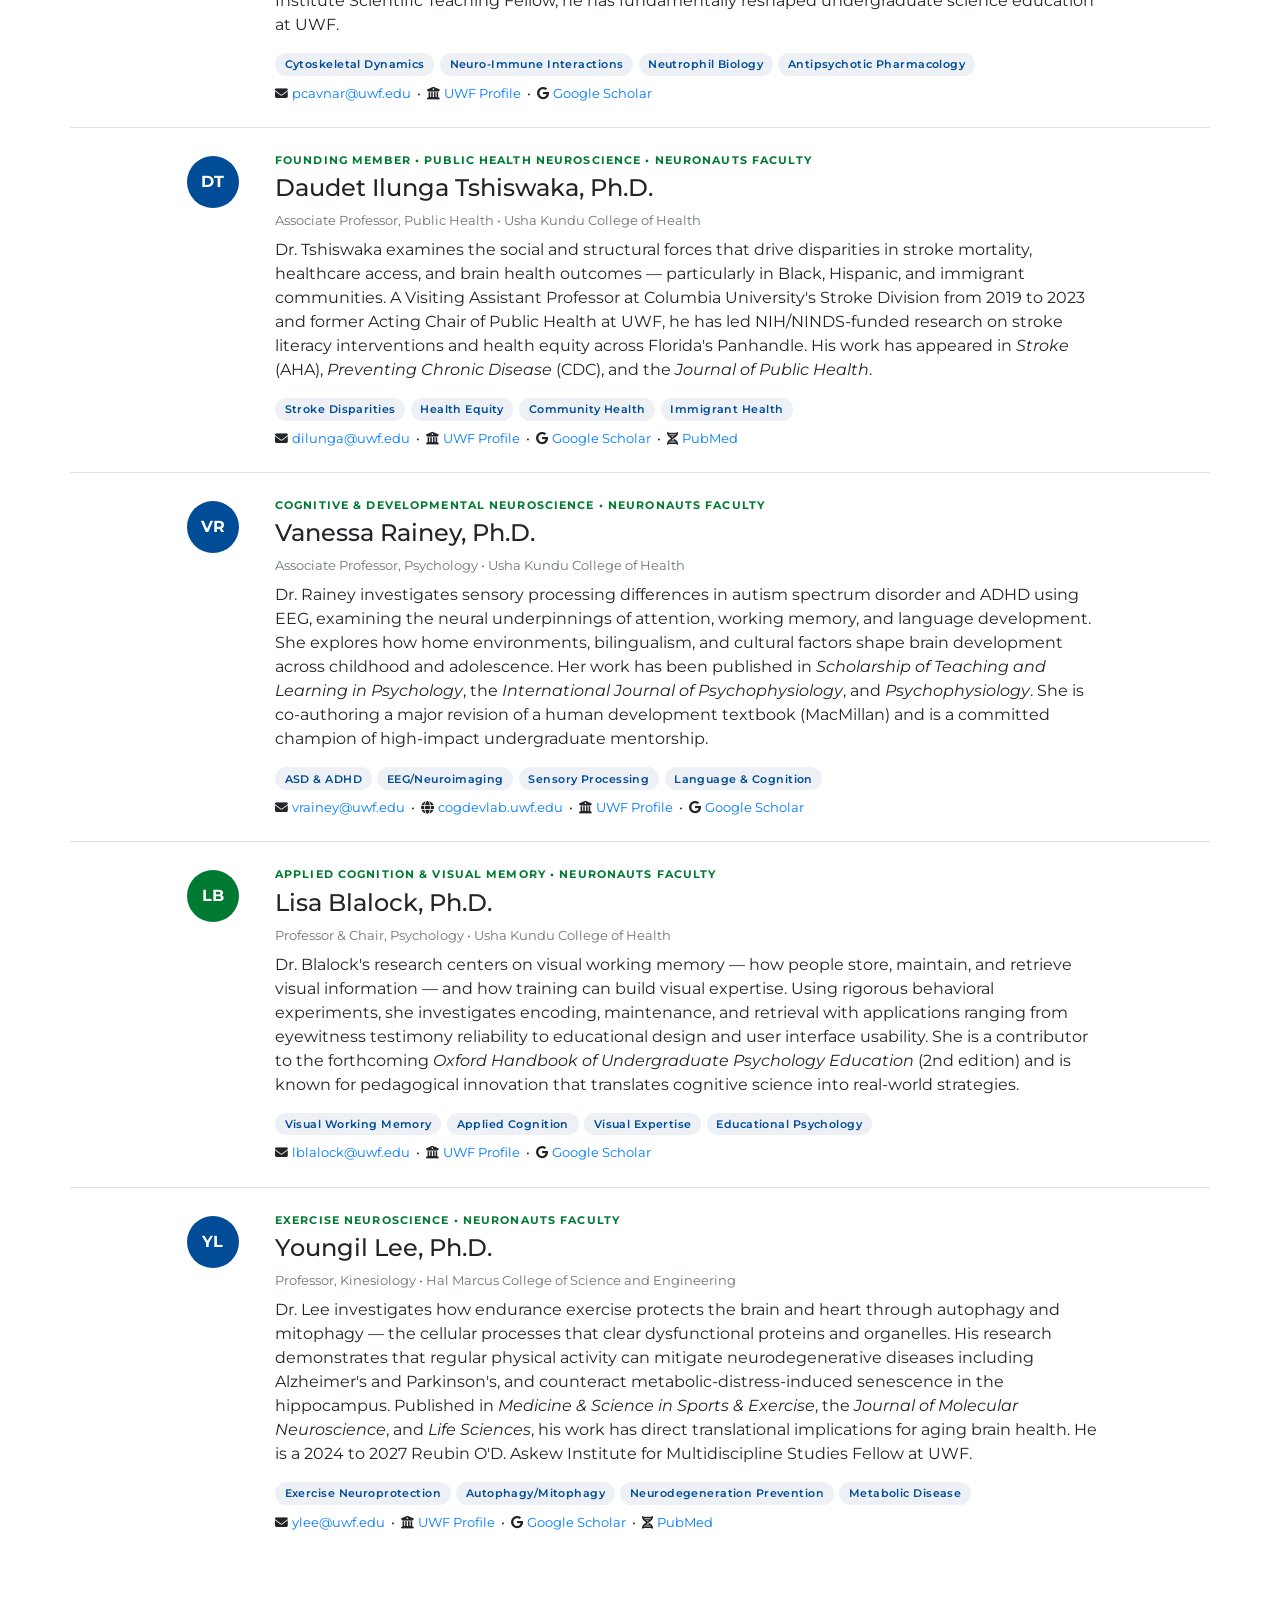
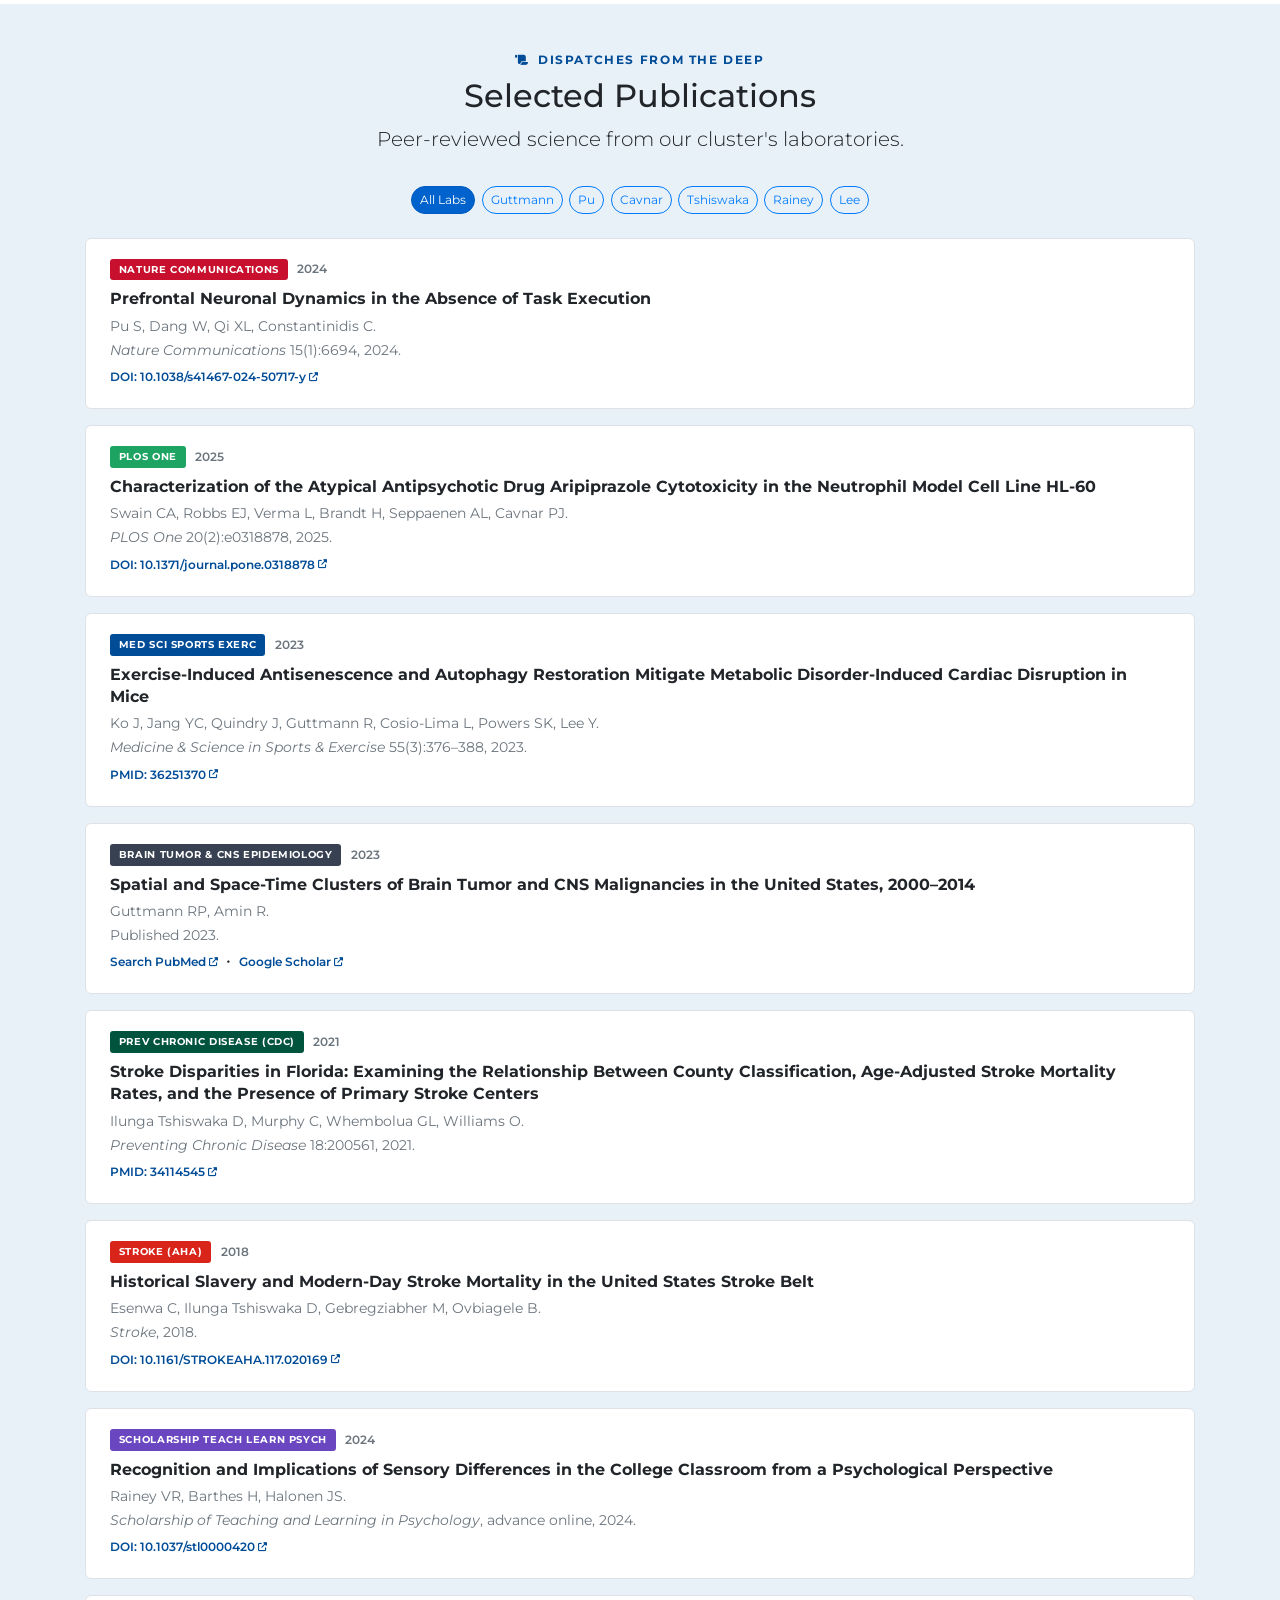
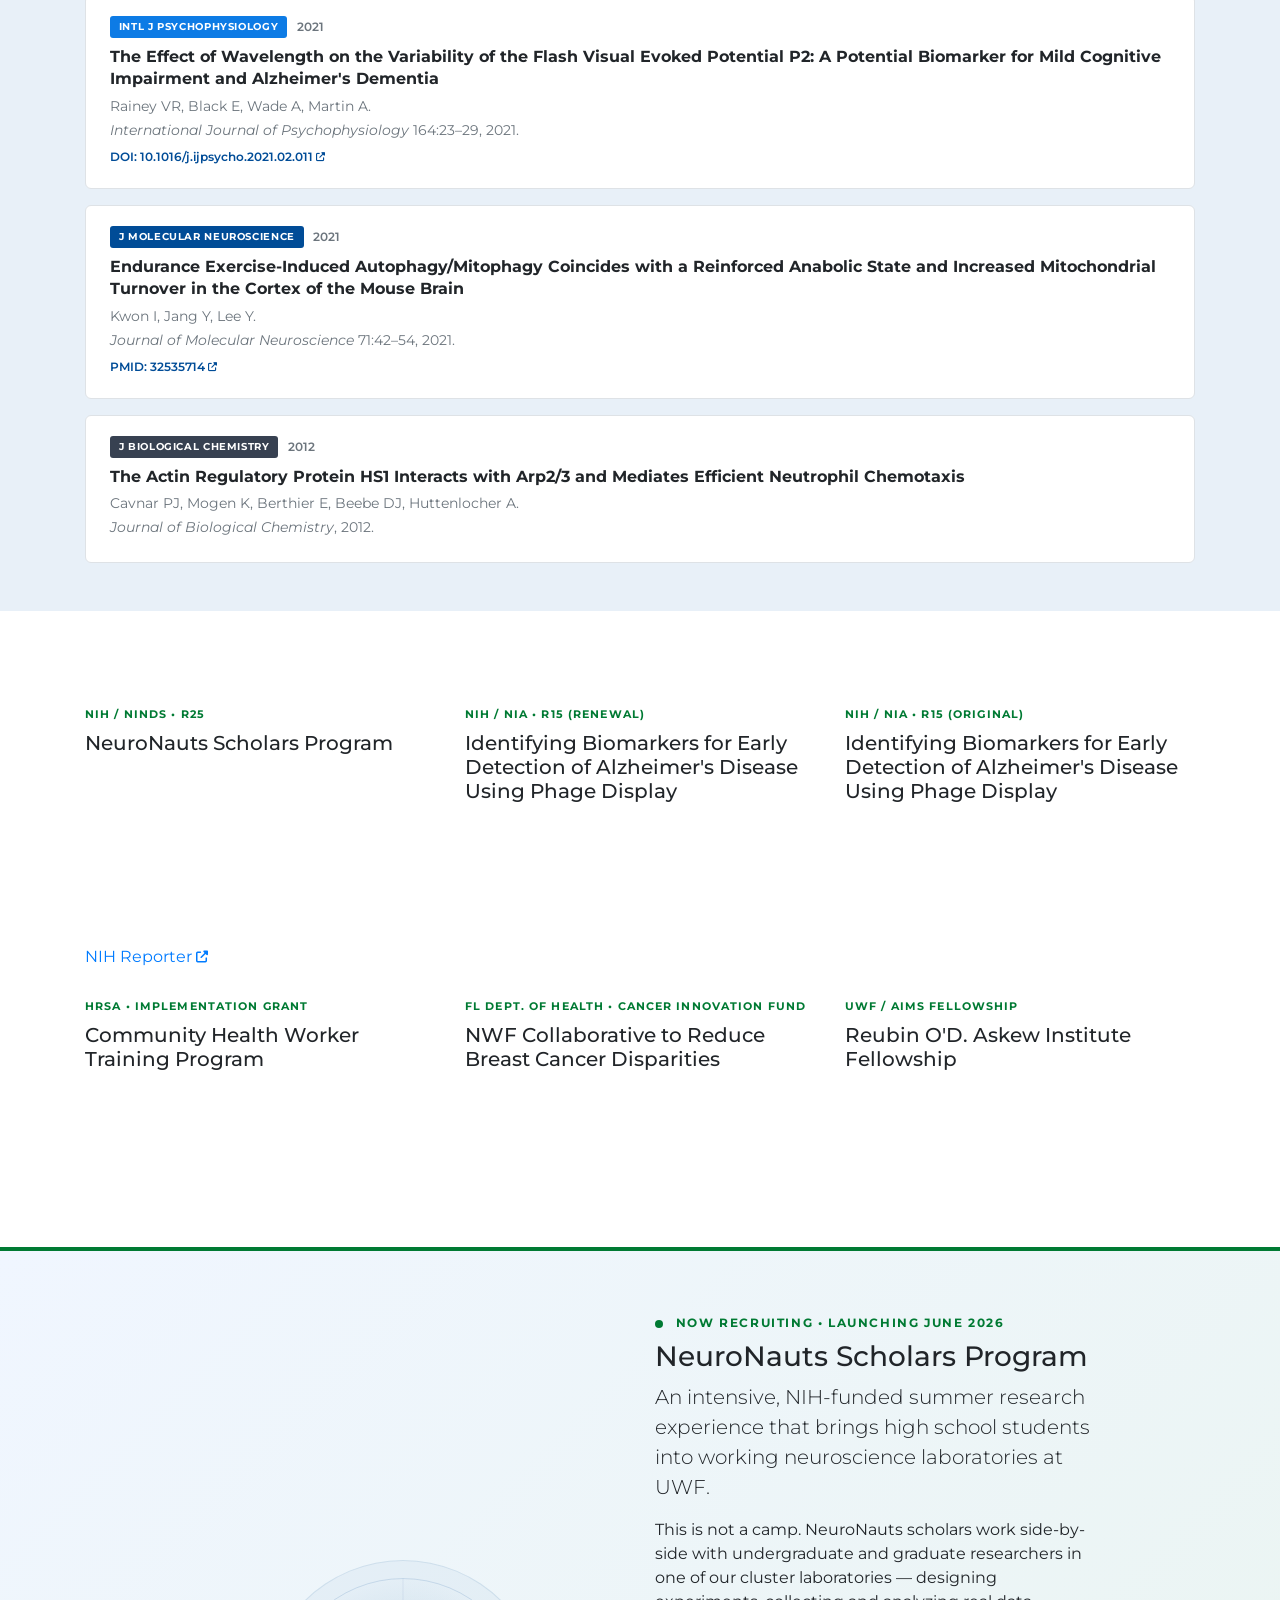
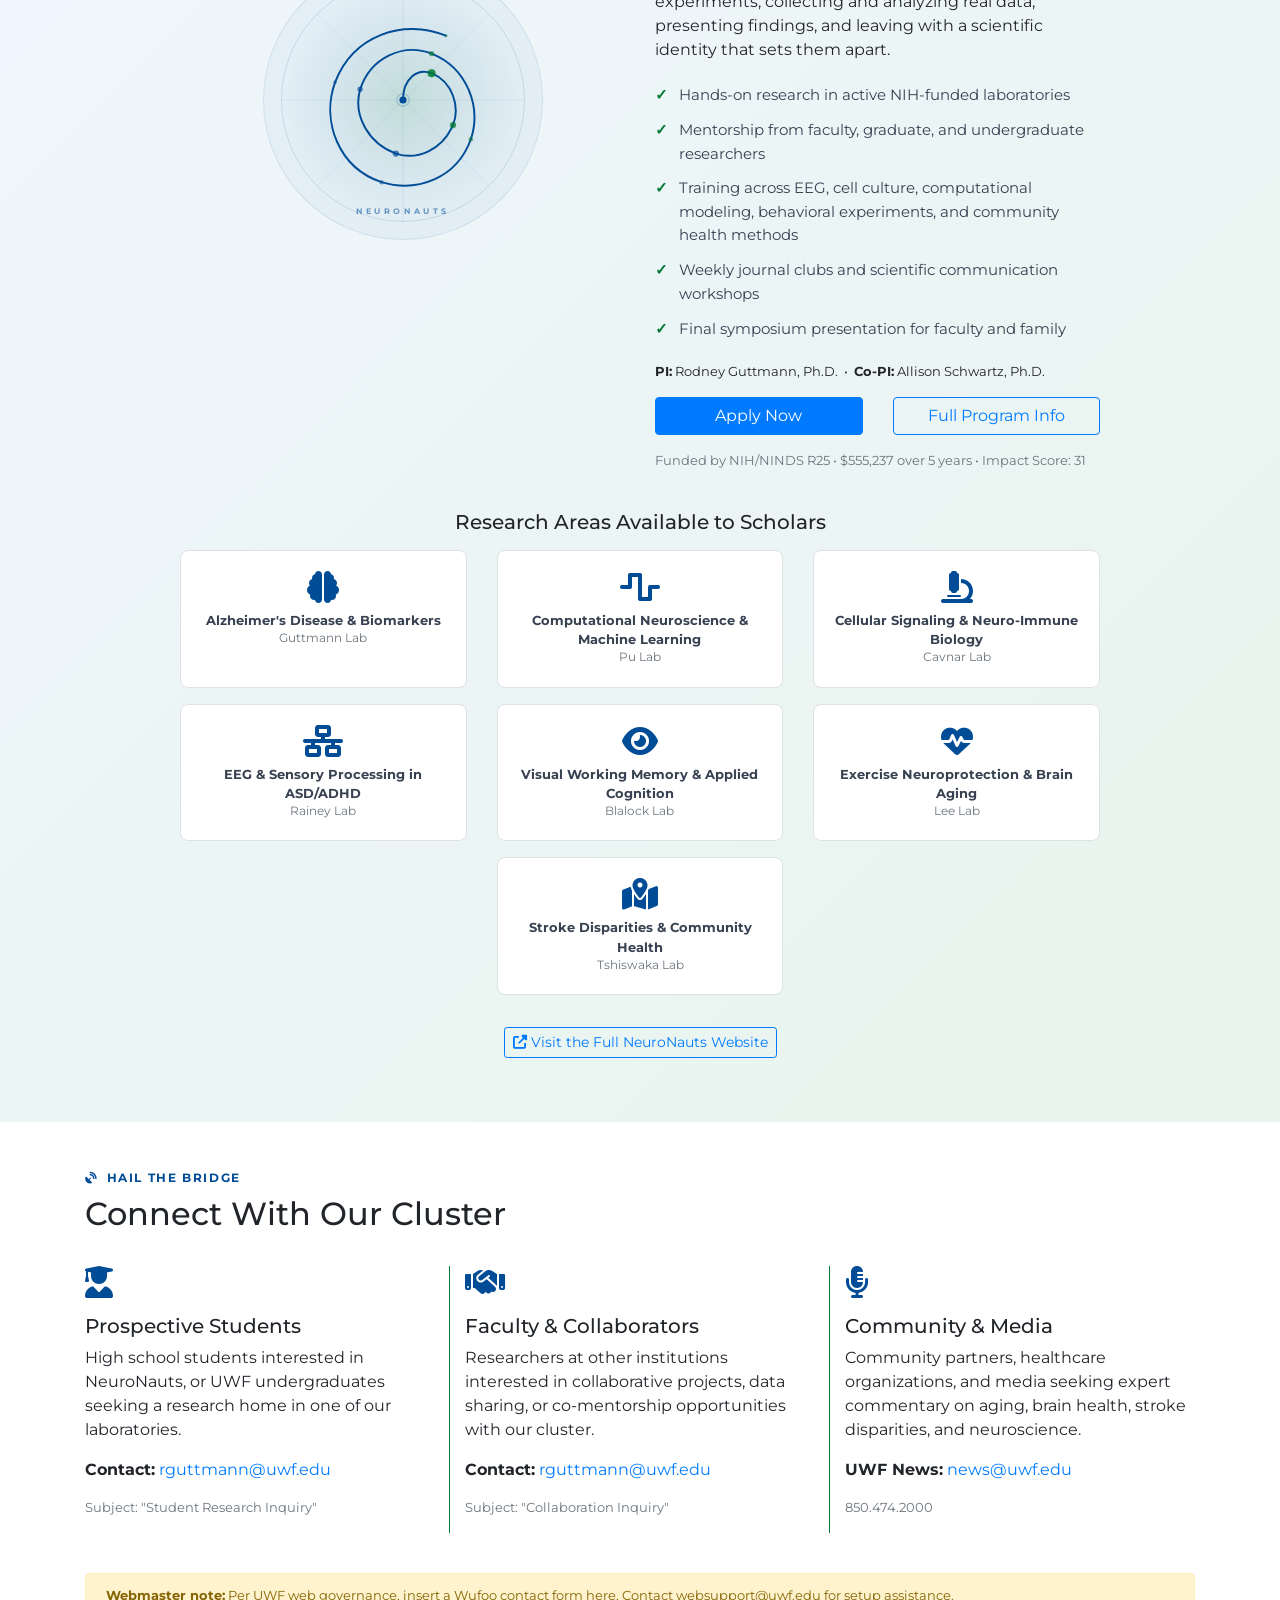
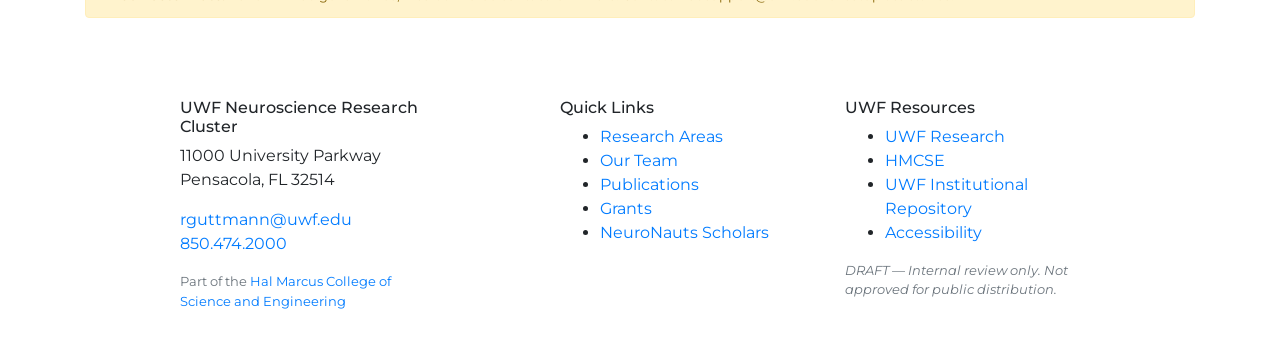
==== commit e28e34b0: "Update index.html" ====
--- a/index.html
+++ b/index.html
@@ -152,24 +152,25 @@
   <div id="fullwidth" role="complementary">
 
     <!-- ============================================================
-    RESEARCH PILLARS — uses T4 panel--blue pattern
+    RESEARCH PILLARS — standalone prototype: explicit bg replaces panel--blue
+    T4 note: use Panel content type with panel--blue setting
     ============================================================ -->
-    <div class="panel panel--blue pt-4 pb-5" id="research" aria-labelledby="research-heading">
+    <div class="neuro-research-section" id="research" aria-labelledby="research-heading">
       <div class="container">
         <div class="row mb-3">
           <div class="col-12 text-center">
-            <p class="neuro-section-eyebrow text-white-50">
+            <p class="neuro-section-eyebrow" style="color:rgba(255,255,255,0.6);">
               <i class="fas fa-compass mr-2" aria-hidden="true"></i>Charting Our Course
             </p>
-            <h2 id="research-heading" class="mt-0 text-white">Six Lines of Inquiry</h2>
-            <p class="lead text-white-75">Every great voyage begins with a chart. Ours spans molecule to community.</p>
-          </div>
-        </div>
-
-        <div class="row grid--slider">
-
-          <div class="col-md-4 mb-4">
-            <article class="neuro-research-card" aria-label="Alzheimer's Disease research">
+            <h2 id="research-heading" class="mt-0" style="color:#fff;">Six Lines of Inquiry</h2>
+            <p class="lead" style="color:rgba(255,255,255,0.78);">Every great voyage begins with a chart. Ours spans molecule to community.</p>
+          </div>
+        </div>
+
+        <div class="row">
+
+          <div class="col-md-4 mb-4 d-flex">
+            <article class="neuro-research-card w-100" aria-label="Alzheimer's Disease research">
               <div class="neuro-card-icon" aria-hidden="true">
                 <i class="fas fa-brain"></i>
               </div>
@@ -182,8 +183,8 @@
             </article>
           </div>
 
-          <div class="col-md-4 mb-4">
-            <article class="neuro-research-card" aria-label="Computational Neuroscience research">
+          <div class="col-md-4 mb-4 d-flex">
+            <article class="neuro-research-card w-100" aria-label="Computational Neuroscience research">
               <div class="neuro-card-icon" aria-hidden="true">
                 <i class="fas fa-wave-square"></i>
               </div>
@@ -196,8 +197,8 @@
             </article>
           </div>
 
-          <div class="col-md-4 mb-4">
-            <article class="neuro-research-card" aria-label="Cellular Signaling research">
+          <div class="col-md-4 mb-4 d-flex">
+            <article class="neuro-research-card w-100" aria-label="Cellular Signaling research">
               <div class="neuro-card-icon" aria-hidden="true">
                 <i class="fas fa-microscope"></i>
               </div>
@@ -210,8 +211,8 @@
             </article>
           </div>
 
-          <div class="col-md-4 mb-4">
-            <article class="neuro-research-card" aria-label="Developmental Neuroscience research">
+          <div class="col-md-4 mb-4 d-flex">
+            <article class="neuro-research-card w-100" aria-label="Developmental Neuroscience research">
               <div class="neuro-card-icon" aria-hidden="true">
                 <i class="fas fa-network-wired"></i>
               </div>
@@ -224,8 +225,8 @@
             </article>
           </div>
 
-          <div class="col-md-4 mb-4">
-            <article class="neuro-research-card" aria-label="Exercise Neuroscience research">
+          <div class="col-md-4 mb-4 d-flex">
+            <article class="neuro-research-card w-100" aria-label="Exercise Neuroscience research">
               <div class="neuro-card-icon" aria-hidden="true">
                 <i class="fas fa-heartbeat"></i>
               </div>
@@ -238,8 +239,8 @@
             </article>
           </div>
 
-          <div class="col-md-4 mb-4">
-            <article class="neuro-research-card" aria-label="Stroke Disparities research">
+          <div class="col-md-4 mb-4 d-flex">
+            <article class="neuro-research-card w-100" aria-label="Stroke Disparities research">
               <div class="neuro-card-icon" aria-hidden="true">
                 <i class="fas fa-map-marked-alt"></i>
               </div>
@@ -531,12 +532,15 @@
 
           <article class="neuro-pub-item" data-lab="guttmann">
             <div class="neuro-pub-meta">
-              <span class="neuro-pub-badge" style="background:#92400E;">In Revision</span>
-              <span class="neuro-pub-year">2025</span>
-            </div>
-            <p class="neuro-pub-title">Spatial and Space-Time Clusters of Alzheimer's Disease Mortality in the United States, 2011–2020</p>
-            <p class="neuro-pub-authors">Guttmann R, Amin R.</p>
-            <p class="neuro-pub-journal">Manuscript under revision, 2025.</p>
+              <span class="neuro-pub-badge" style="background:#374151;">Brain Tumor &amp; CNS Epidemiology</span>
+              <span class="neuro-pub-year">2023</span>
+            </div>
+            <p class="neuro-pub-title">Spatial and Space-Time Clusters of Brain Tumor and CNS Malignancies in the United States, 2000–2014</p>
+            <p class="neuro-pub-authors">Guttmann RP, Amin R.</p>
+            <p class="neuro-pub-journal">Published 2023.</p>
+            <a href="https://pubmed.ncbi.nlm.nih.gov/?term=guttmann+rp&sort=date" class="neuro-pub-doi" target="_blank" rel="noopener noreferrer">Search PubMed <i class="fas fa-external-link-alt fa-xs" aria-label="opens in new tab"></i></a>
+            &nbsp;&bull;&nbsp;
+            <a href="https://scholar.google.com/scholar?hl=en&as_sdt=0%2C1&q=guttmann+rp&btnG=" class="neuro-pub-doi" target="_blank" rel="noopener noreferrer">Google Scholar <i class="fas fa-external-link-alt fa-xs" aria-label="opens in new tab"></i></a>
           </article>
 
           <article class="neuro-pub-item" data-lab="tshiswaka">
@@ -609,66 +613,94 @@
     </div>
 
     <!-- ============================================================
-    GRANTS — uses T4 bg--uwfblue pattern
+    GRANTS — T4 note: use Panel content type with bg--uwfblue
+    Standalone prototype: explicit background replaces bg--uwfblue class
     ============================================================ -->
-    <div class="py-5 bg--uwfblue text-white" id="grants" aria-labelledby="grants-heading">
+    <div class="neuro-grants-section" id="grants" aria-labelledby="grants-heading">
       <div class="container">
         <div class="row mb-4">
           <div class="col-md-8">
             <p class="neuro-section-eyebrow" style="color:rgba(255,255,255,0.6);">
               <i class="fas fa-ship mr-2" aria-hidden="true"></i>The Expeditions
             </p>
-            <h2 id="grants-heading" class="mt-0">Active &amp; Recent Grants</h2>
-          </div>
-        </div>
-        <div class="row grid--slider">
-
-          <div class="col-md-4 border-right px-md-3 mb-4">
-            <p class="neuro-grant-agency">NIH / NINDS &bull; R25</p>
-            <h3 class="h5">NeuroNauts Scholars Program</h3>
-            <p class="small text-white-75"><strong>$555,237</strong> over 5 years &bull; Impact Score: 31 &bull; Launching June 2026</p>
-            <p class="small text-white-75">Intensive NIH-funded summer research training for high school students across all cluster laboratories.</p>
-            <p class="small" style="color:rgba(255,255,255,0.5);">PI: Guttmann &bull; Co-PI: Schwartz &bull; Faculty: Pu, Cavnar, Tshiswaka, Rainey, Blalock, Lee</p>
-          </div>
-
-          <div class="col-md-4 border-right px-md-3 mb-4">
-            <p class="neuro-grant-agency">NIH / NIA &bull; R01</p>
-            <h3 class="h5">Alzheimer's Disease Biomarker &amp; Neurodegeneration Research</h3>
-            <p class="small text-white-75"><strong>~$440,000</strong> &bull; Active — Year 5 of 6 (renewed 2024)</p>
-            <p class="small text-white-75">Investigating tau proteolysis, calpain signaling, and phage display biomarker discovery. More than 30 years of continuous NIH funding.</p>
-            <p class="small" style="color:rgba(255,255,255,0.5);">PI: Guttmann</p>
-          </div>
-
-          <div class="col-md-4 px-md-3 mb-4">
-            <p class="neuro-grant-agency">HRSA &bull; Implementation Grant</p>
-            <h3 class="h5">Community Health Worker Training Program</h3>
-            <p class="small text-white-75"><strong>$3,000,000</strong> &bull; 2022–2025</p>
-            <p class="small text-white-75">Equipping minority community health workers with training to address health disparities across Northwest Florida.</p>
-            <p class="small" style="color:rgba(255,255,255,0.5);">PI: Tshiswaka</p>
-          </div>
-
-          <div class="col-md-4 border-right px-md-3 mb-4">
-            <p class="neuro-grant-agency">FL Dept. of Health &bull; Cancer Innovation Fund</p>
-            <h3 class="h5">NWF Collaborative to Reduce Breast Cancer Disparities</h3>
-            <p class="small text-white-75"><strong>$895,906</strong> &bull; Active since Jan. 2024</p>
-            <p class="small text-white-75">Addressing cancer mortality disparities across 18 rural counties in Northwest Florida through evaluation and monitoring.</p>
-            <p class="small" style="color:rgba(255,255,255,0.5);">Evaluation Lead: Tshiswaka</p>
-          </div>
-
-          <div class="col-md-4 border-right px-md-3 mb-4">
-            <p class="neuro-grant-agency">NIH / NINDS &bull; Diversity Supplement</p>
-            <h3 class="h5">Research Supplement to Promote Diversity in Neuroscience</h3>
-            <p class="small text-white-75"><strong>$434,197</strong> &bull; 2013–2018</p>
-            <p class="small text-white-75">Supporting diversity in neurological research with community-level stroke literacy interventions in high-disparity populations.</p>
-            <p class="small" style="color:rgba(255,255,255,0.5);">PI: Tshiswaka</p>
-          </div>
-
-          <div class="col-md-4 px-md-3 mb-4">
-            <p class="neuro-grant-agency">UWF / AIMS Fellowship</p>
-            <h3 class="h5">Reubin O'D. Askew Institute Fellowship</h3>
-            <p class="small text-white-75"><strong>Active</strong> &bull; 2024–2027</p>
-            <p class="small text-white-75">Interdisciplinary fellowship supporting exercise-induced neuroprotection research and its applications to Alzheimer's and Parkinson's disease prevention.</p>
-            <p class="small" style="color:rgba(255,255,255,0.5);">Fellow: Lee</p>
+            <h2 id="grants-heading" class="mt-0" style="color:#fff;">Active &amp; Recent Grants</h2>
+          </div>
+        </div>
+        <div class="row">
+
+          <div class="col-md-4 mb-4">
+            <div class="neuro-grant-card">
+              <p class="neuro-grant-agency">NIH / NINDS &bull; R25</p>
+              <h3 class="h5">NeuroNauts Scholars Program</h3>
+              <p class="small" style="color:rgba(255,255,255,0.75);">
+                <strong>R25NS147367</strong> &bull; $555,237 over 5 years<br>
+                Impact Score: 31 &bull; Launching June 2026
+              </p>
+              <p class="small" style="color:rgba(255,255,255,0.75);">Intensive NIH-funded summer research training for high school students spanning five departments and two colleges across UWF.</p>
+              <p class="small" style="color:rgba(255,255,255,0.5);">
+                PI: Guttmann &bull; Co-PI: Schwartz<br>
+                Faculty: Pu, Cavnar, Tshiswaka, Rainey, Blalock, Lee
+              </p>
+              <a href="https://reporter.nih.gov/project-details/10974577" class="neuro-grant-link" target="_blank" rel="noopener noreferrer">
+                NIH Reporter <i class="fas fa-external-link-alt fa-xs" aria-hidden="true"></i>
+              </a>
+            </div>
+          </div>
+
+          <div class="col-md-4 mb-4">
+            <div class="neuro-grant-card">
+              <p class="neuro-grant-agency">NIH / NIA &bull; R15 (Renewal)</p>
+              <h3 class="h5">Identifying Biomarkers for Early Detection of Alzheimer's Disease Using Phage Display</h3>
+              <p class="small" style="color:rgba(255,255,255,0.75);">
+                <strong>R15AG066122-02</strong> &bull; $421,500 &bull; FY 2024<br>
+                Renewal of original award — Active
+              </p>
+              <p class="small" style="color:rgba(255,255,255,0.75);">Identifying blood-based biomarkers via phage display that can signal the onset of Alzheimer's disease years before symptoms appear.</p>
+              <p class="small" style="color:rgba(255,255,255,0.5);">PI: Guttmann &bull; University of West Florida</p>
+            </div>
+          </div>
+
+          <div class="col-md-4 mb-4">
+            <div class="neuro-grant-card">
+              <p class="neuro-grant-agency">NIH / NIA &bull; R15 (Original)</p>
+              <h3 class="h5">Identifying Biomarkers for Early Detection of Alzheimer's Disease Using Phage Display</h3>
+              <p class="small" style="color:rgba(255,255,255,0.75);">
+                <strong>R15AG066122-01</strong> &bull; $423,000 &bull; FY 2020<br>
+                Inaugural award — completed
+              </p>
+              <p class="small" style="color:rgba(255,255,255,0.75);">Foundational grant establishing phage display as a platform for Alzheimer's biomarker discovery at UWF, with continuous NIH support since then.</p>
+              <p class="small" style="color:rgba(255,255,255,0.5);">PI: Guttmann &bull; University of West Florida</p>
+            </div>
+          </div>
+
+          <div class="col-md-4 mb-4">
+            <div class="neuro-grant-card">
+              <p class="neuro-grant-agency">HRSA &bull; Implementation Grant</p>
+              <h3 class="h5">Community Health Worker Training Program</h3>
+              <p class="small" style="color:rgba(255,255,255,0.75);"><strong>$3,000,000</strong> &bull; 2022–2025</p>
+              <p class="small" style="color:rgba(255,255,255,0.75);">Equipping minority community health workers with training to address health disparities across Northwest Florida.</p>
+              <p class="small" style="color:rgba(255,255,255,0.5);">PI: Tshiswaka</p>
+            </div>
+          </div>
+
+          <div class="col-md-4 mb-4">
+            <div class="neuro-grant-card">
+              <p class="neuro-grant-agency">FL Dept. of Health &bull; Cancer Innovation Fund</p>
+              <h3 class="h5">NWF Collaborative to Reduce Breast Cancer Disparities</h3>
+              <p class="small" style="color:rgba(255,255,255,0.75);"><strong>$895,906</strong> &bull; Active since Jan. 2024</p>
+              <p class="small" style="color:rgba(255,255,255,0.75);">Addressing cancer mortality disparities across 18 rural counties in Northwest Florida.</p>
+              <p class="small" style="color:rgba(255,255,255,0.5);">Evaluation Lead: Tshiswaka</p>
+            </div>
+          </div>
+
+          <div class="col-md-4 mb-4">
+            <div class="neuro-grant-card">
+              <p class="neuro-grant-agency">UWF / AIMS Fellowship</p>
+              <h3 class="h5">Reubin O'D. Askew Institute Fellowship</h3>
+              <p class="small" style="color:rgba(255,255,255,0.75);"><strong>Active</strong> &bull; 2024–2027</p>
+              <p class="small" style="color:rgba(255,255,255,0.75);">Interdisciplinary fellowship supporting exercise-induced neuroprotection and its applications to Alzheimer's and Parkinson's disease prevention.</p>
+              <p class="small" style="color:rgba(255,255,255,0.5);">Fellow: Lee</p>
+            </div>
           </div>
 
         </div>
--- a/custom-neuro.css
+++ b/custom-neuro.css
@@ -451,18 +451,23 @@
 
 .neuro-placement-card {
   background: #fff;
-  border: 1px solid var(--light-gray);
+  border: 1px solid #dee2e6;
   border-radius: 8px;
   padding: 1.25rem .75rem;
   height: 100%;
-  transition: border-color .2s, box-shadow .2s;
-  color: var(--uwf-blue);
+  display: block;
+  transition: border-color .2s, box-shadow .2s, transform .2s;
+  color: #374151;
 }
 .neuro-placement-card:hover {
   border-color: var(--uwf-green);
-  box-shadow: 0 2px 8px rgba(0,122,51,.1);
+  box-shadow: 0 4px 12px rgba(0,122,51,.12);
+  transform: translateY(-2px);
+  text-decoration: none;
+  color: var(--uwf-blue);
 }
 .neuro-placement-card p { color: var(--text-body); }
+.x-small { font-size: .72rem; }
 
 /* ============================================================
    CONTACT
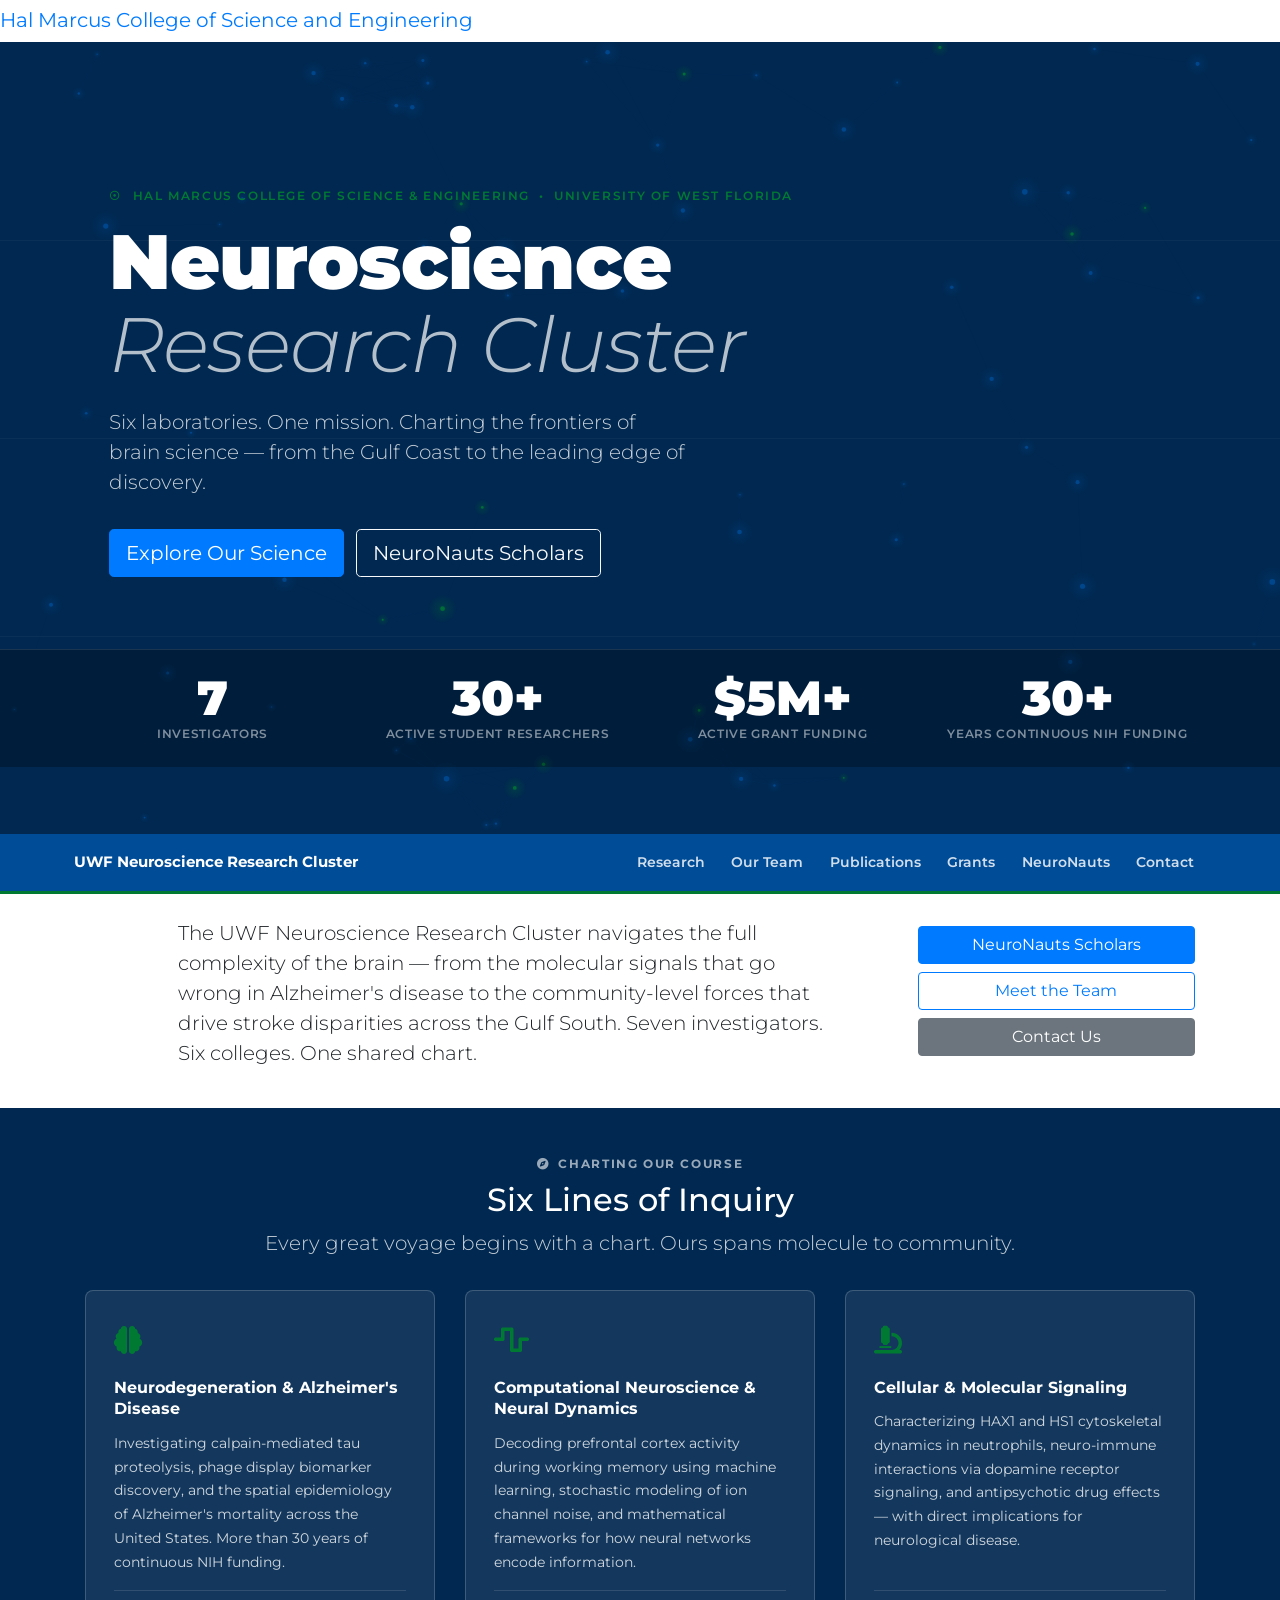
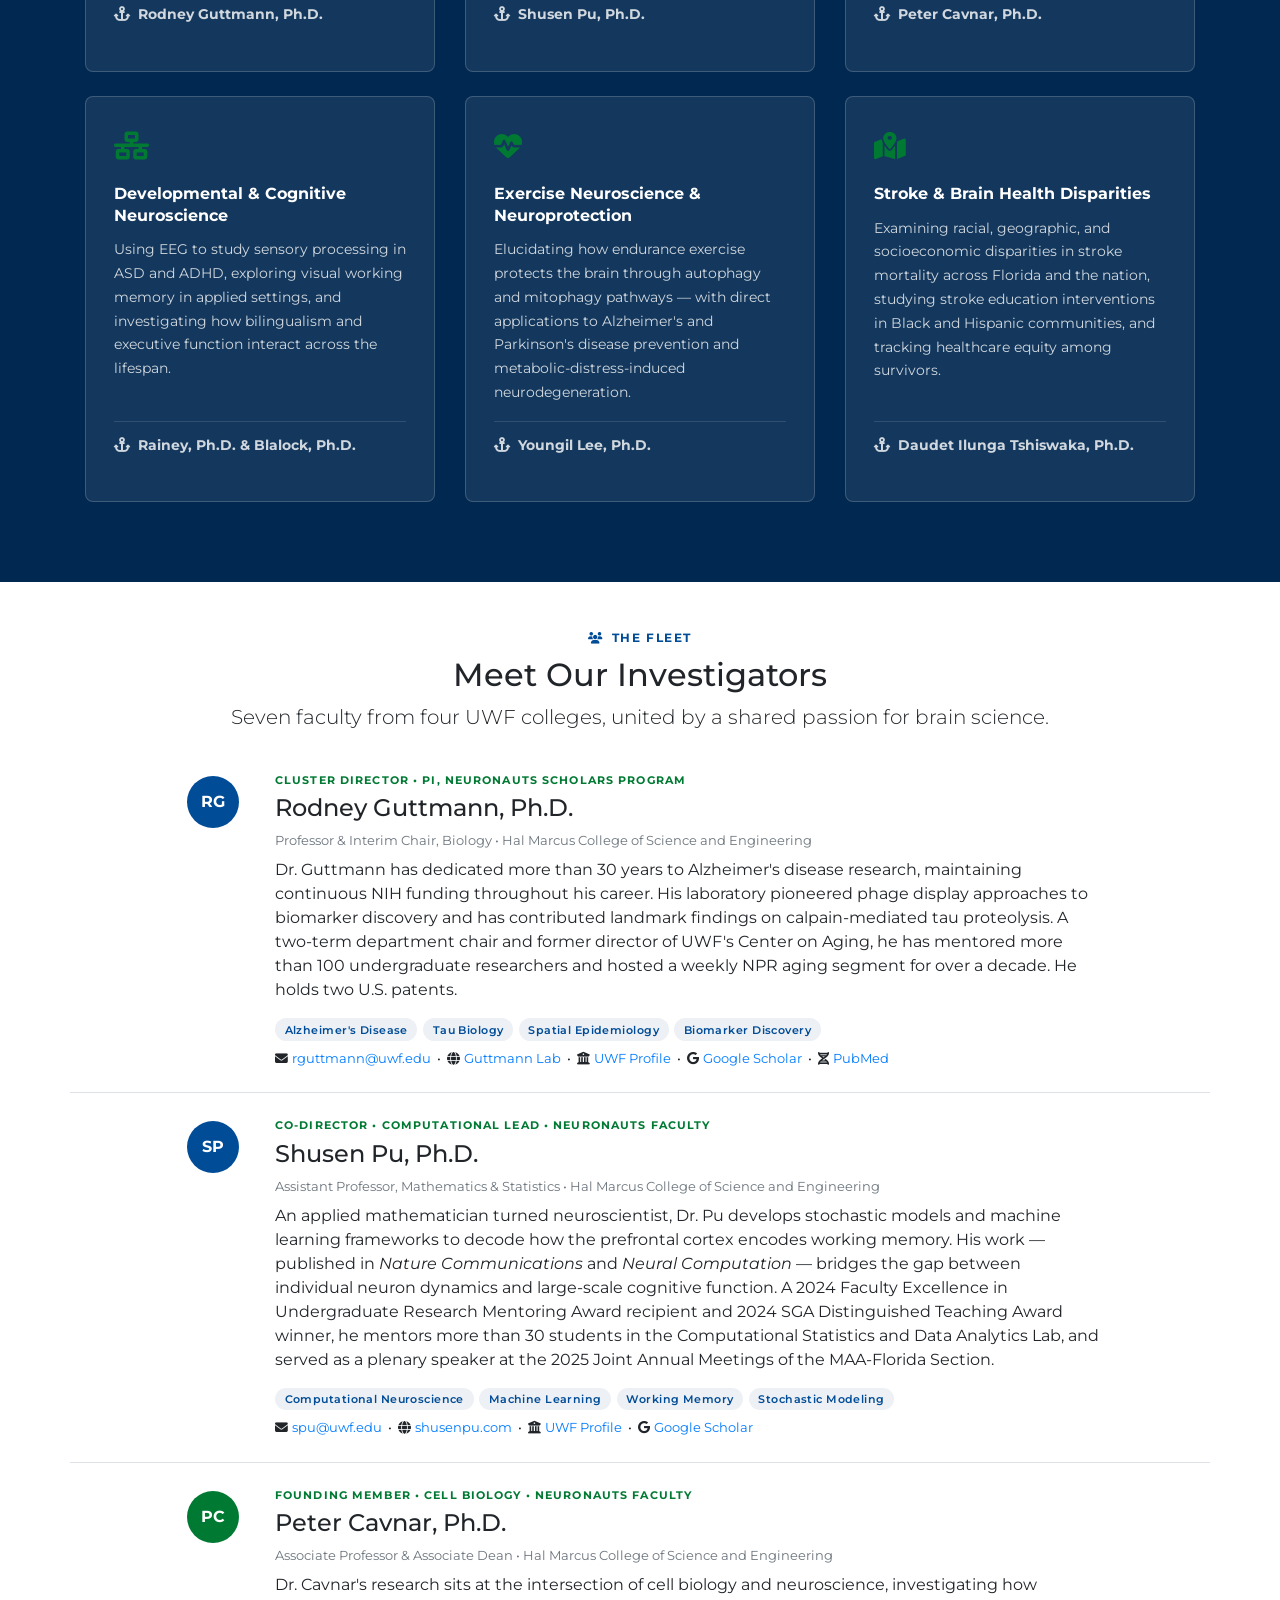
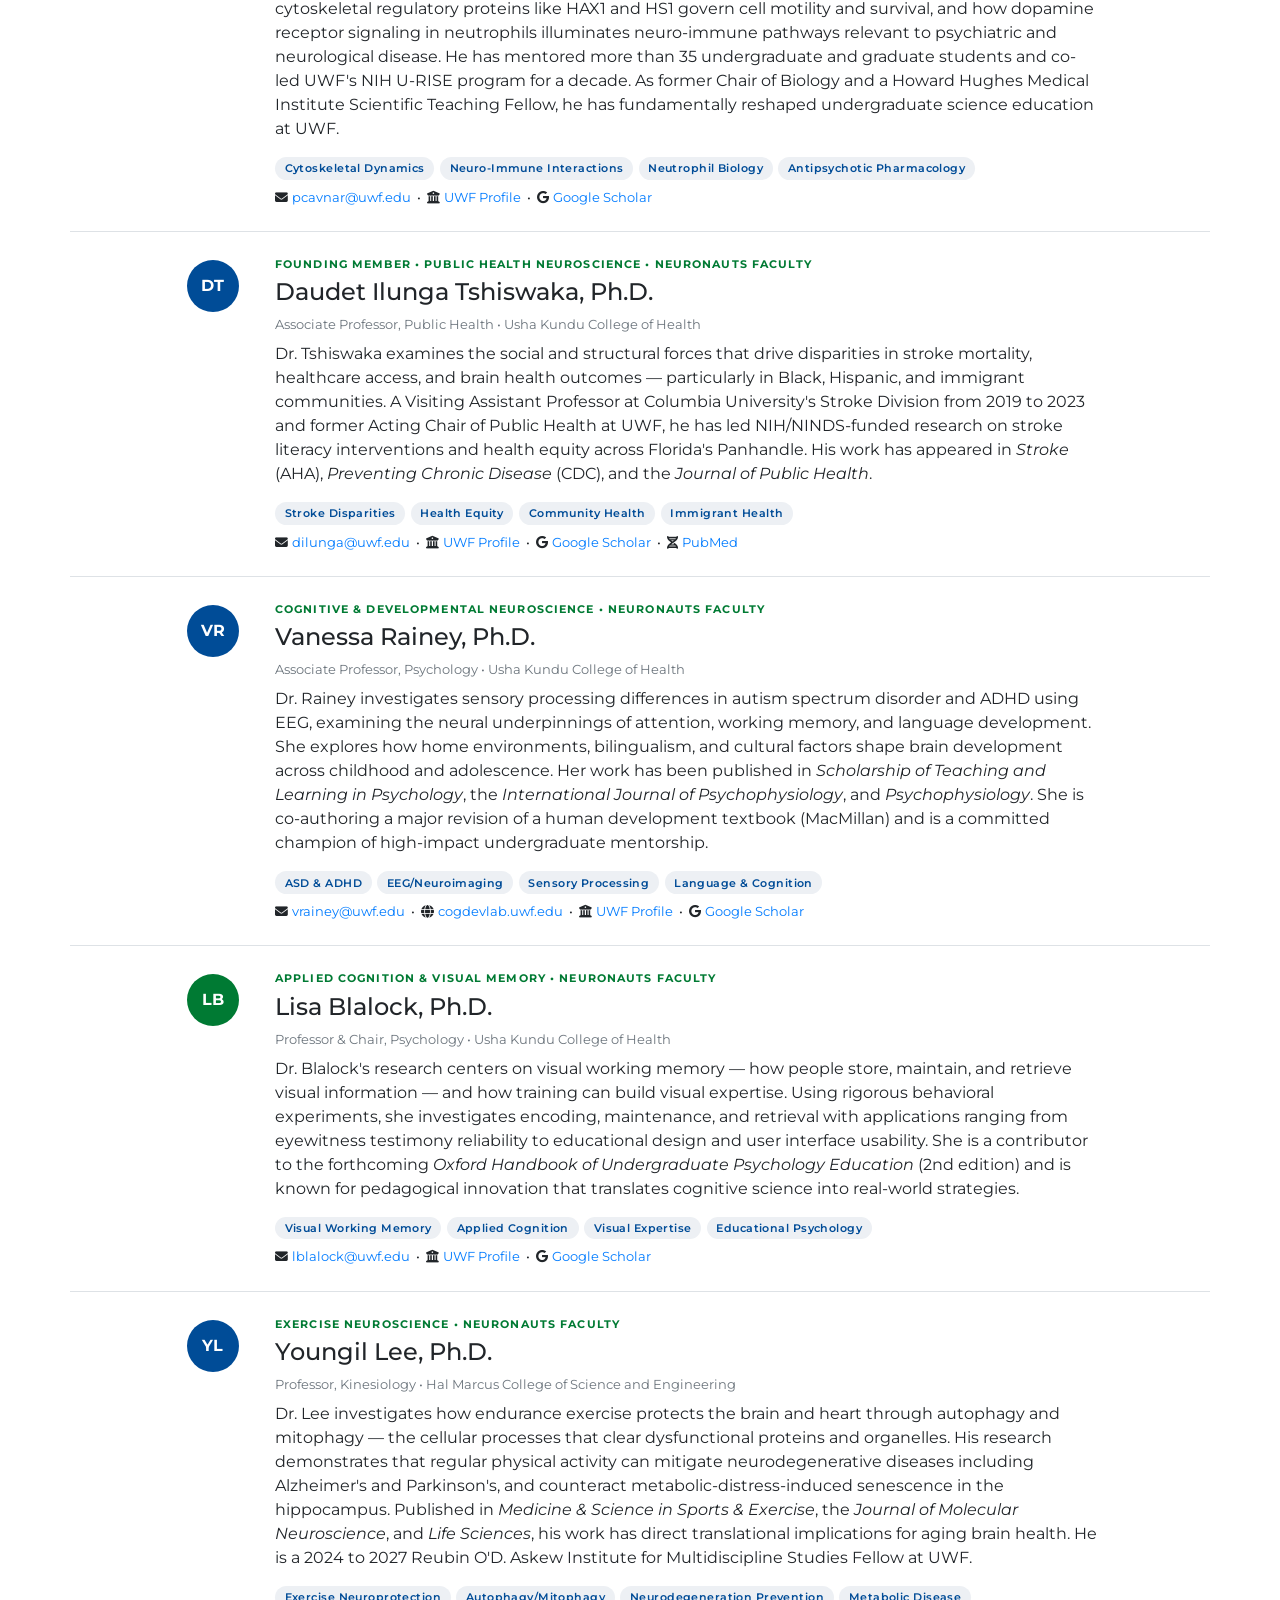
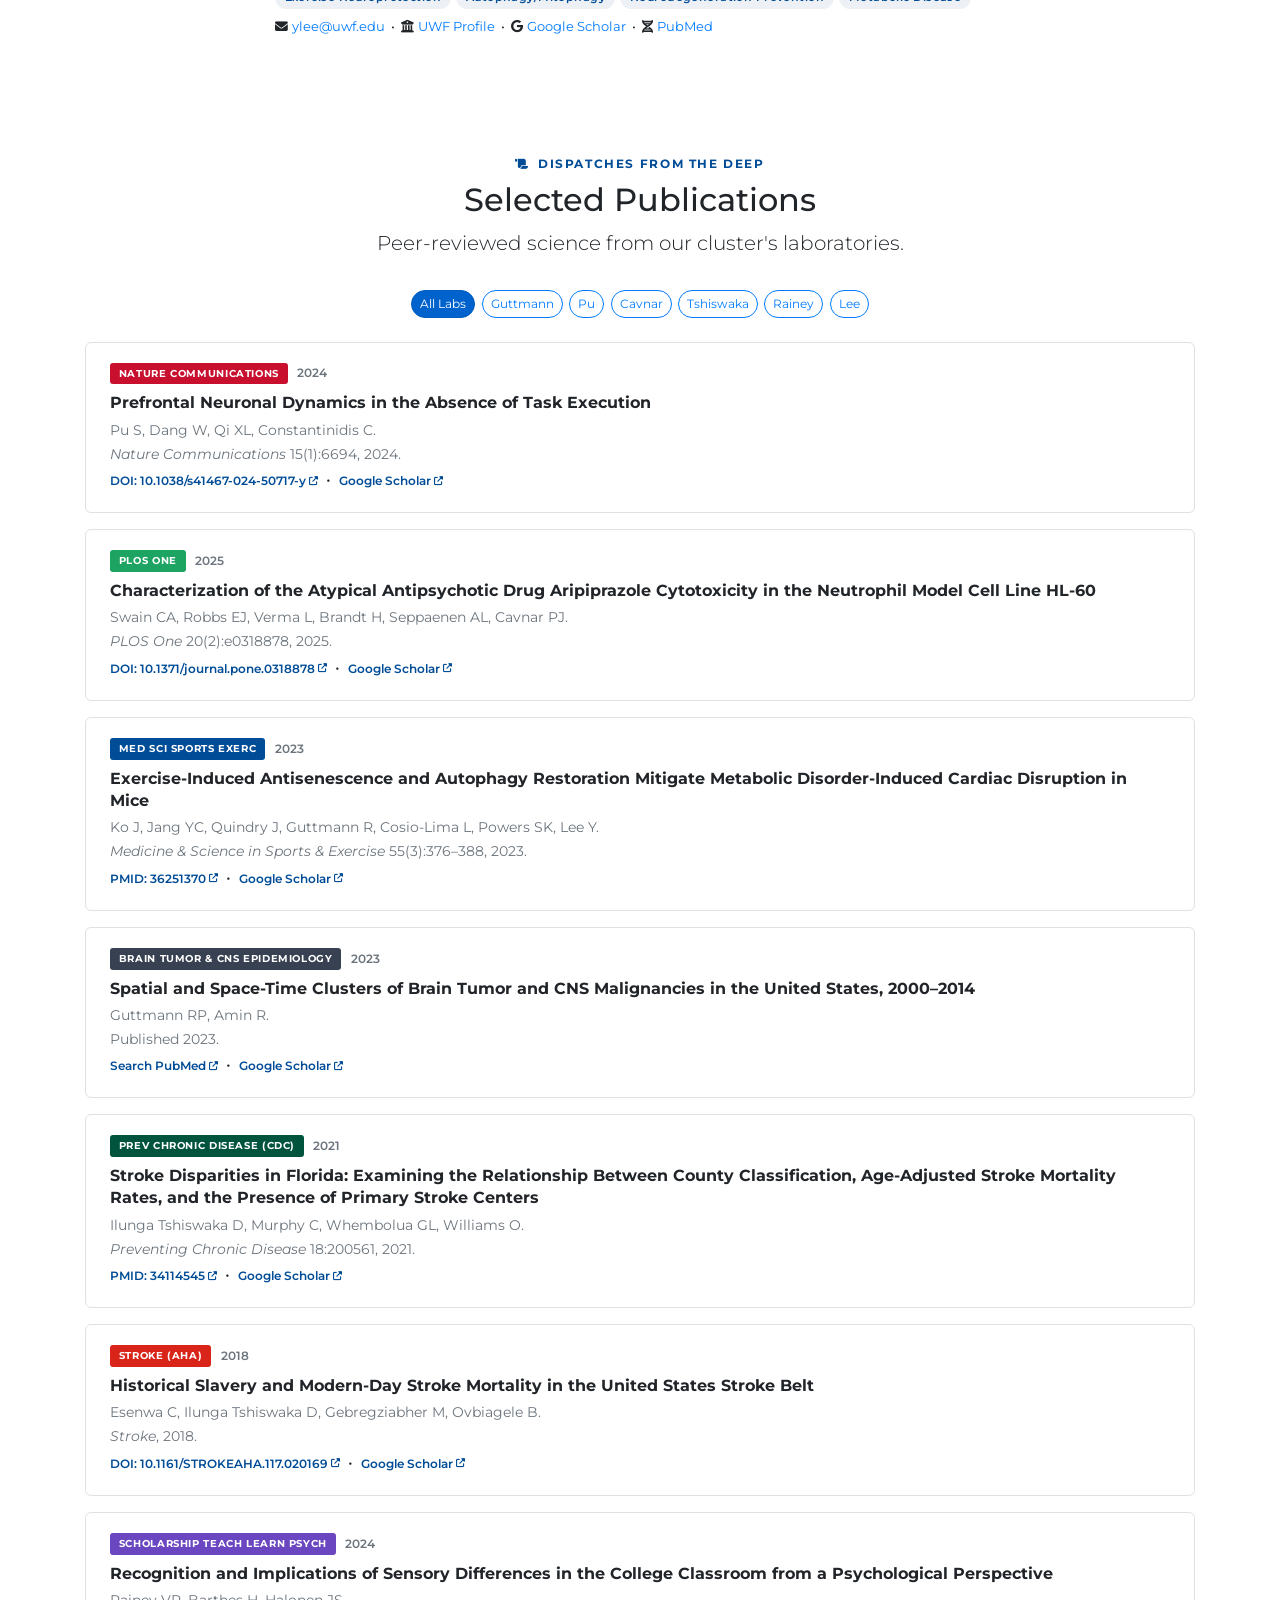
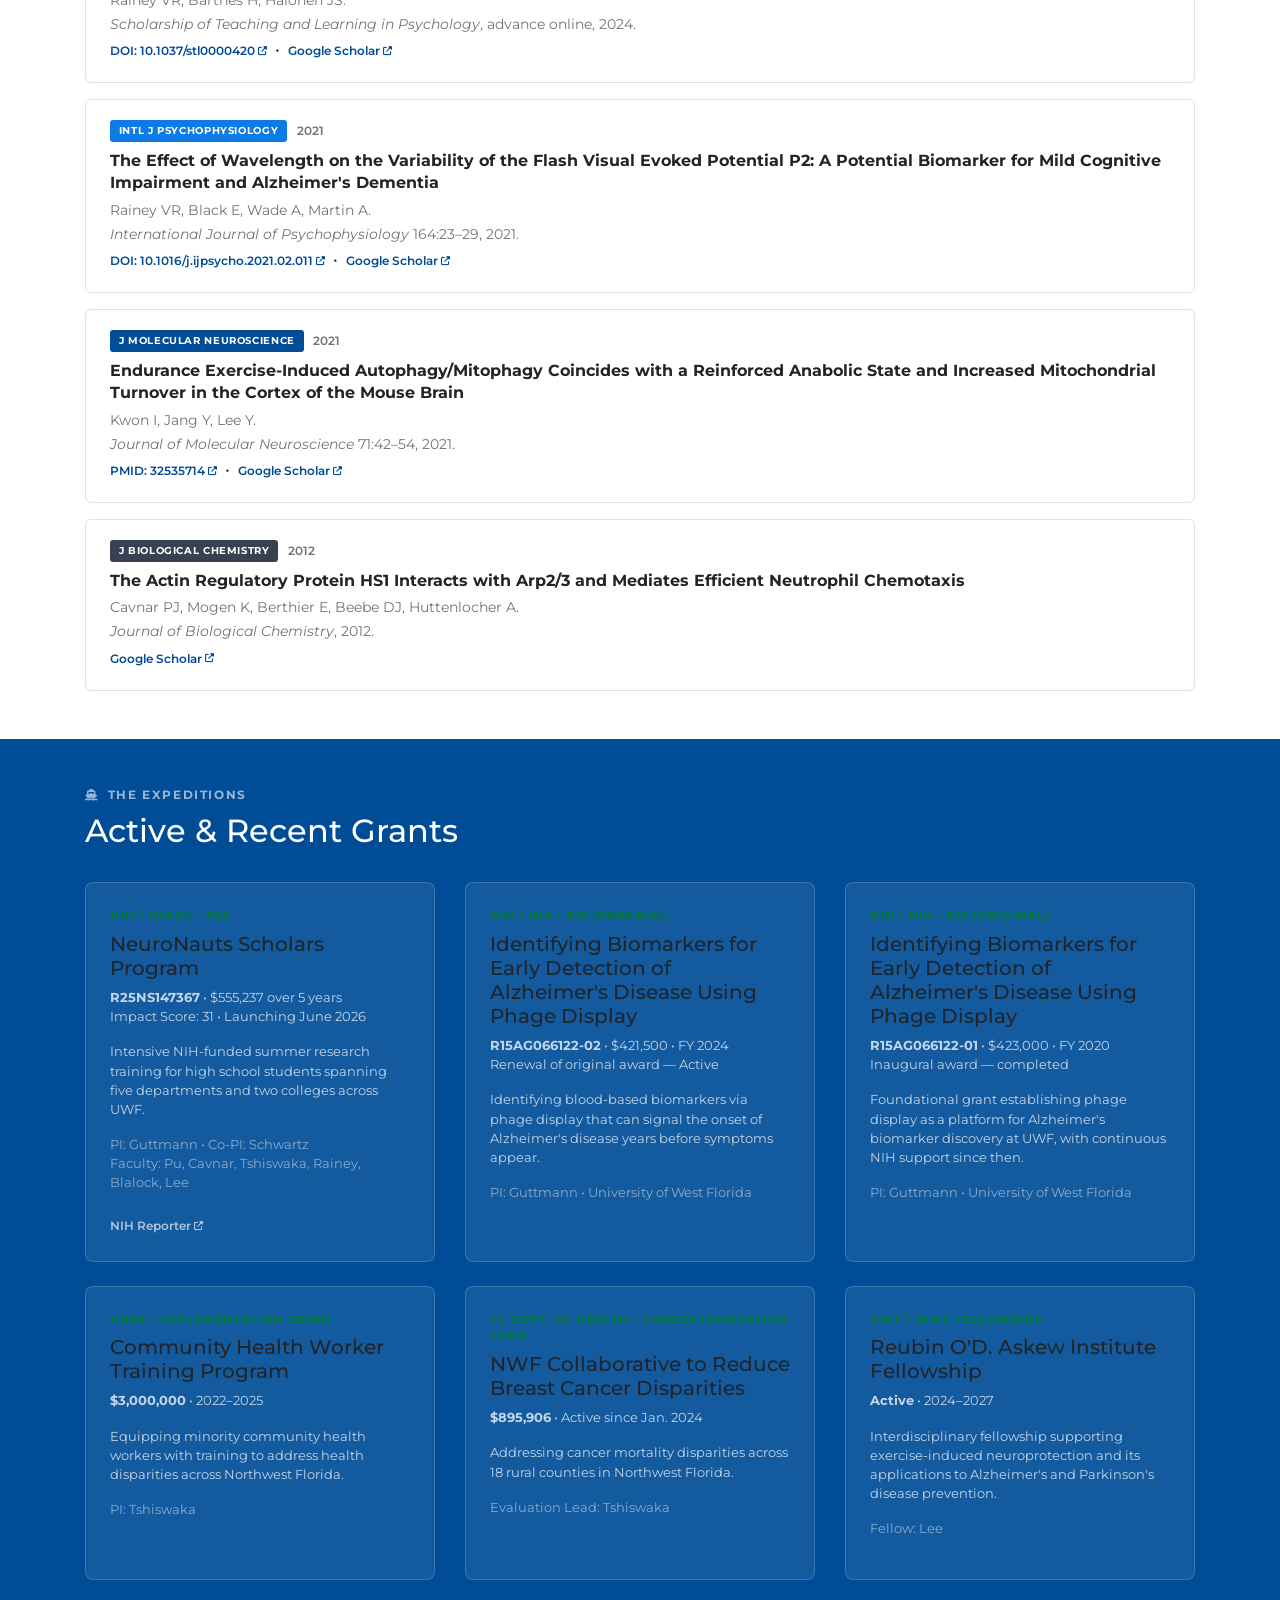
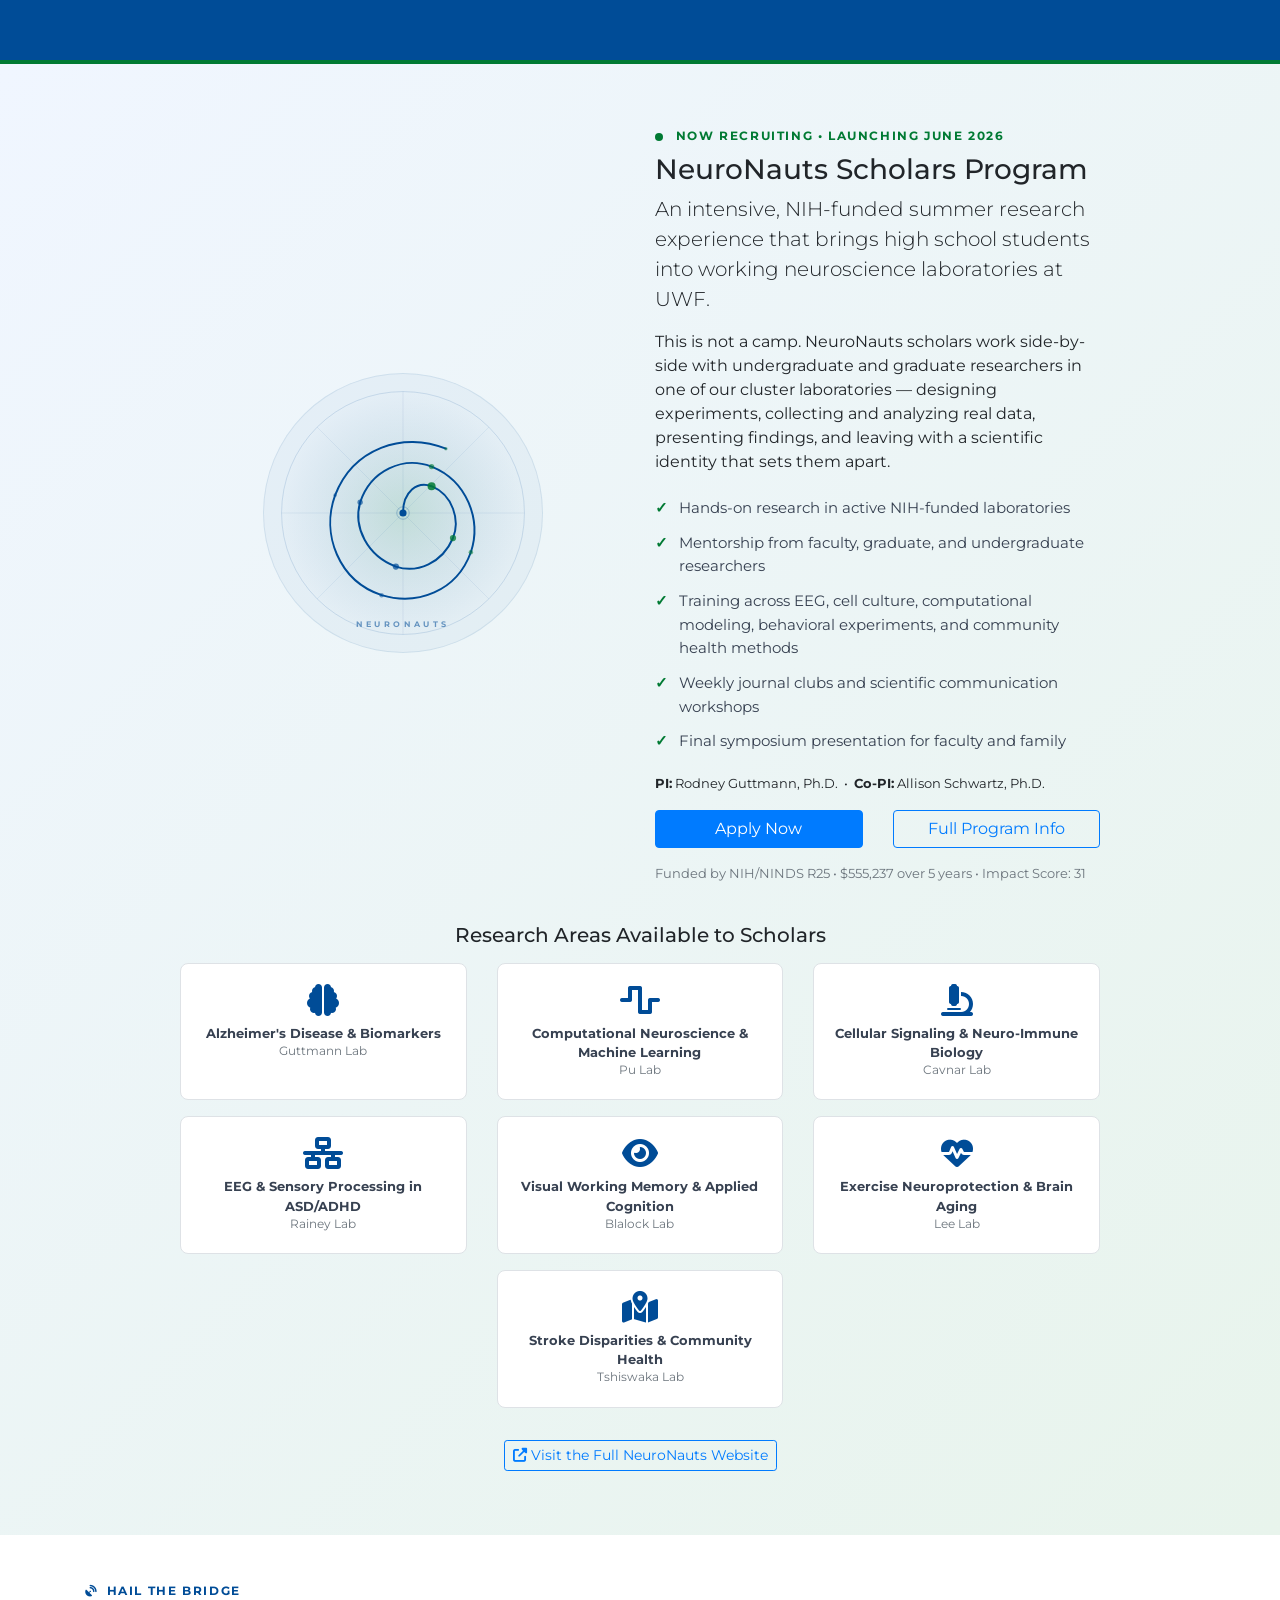
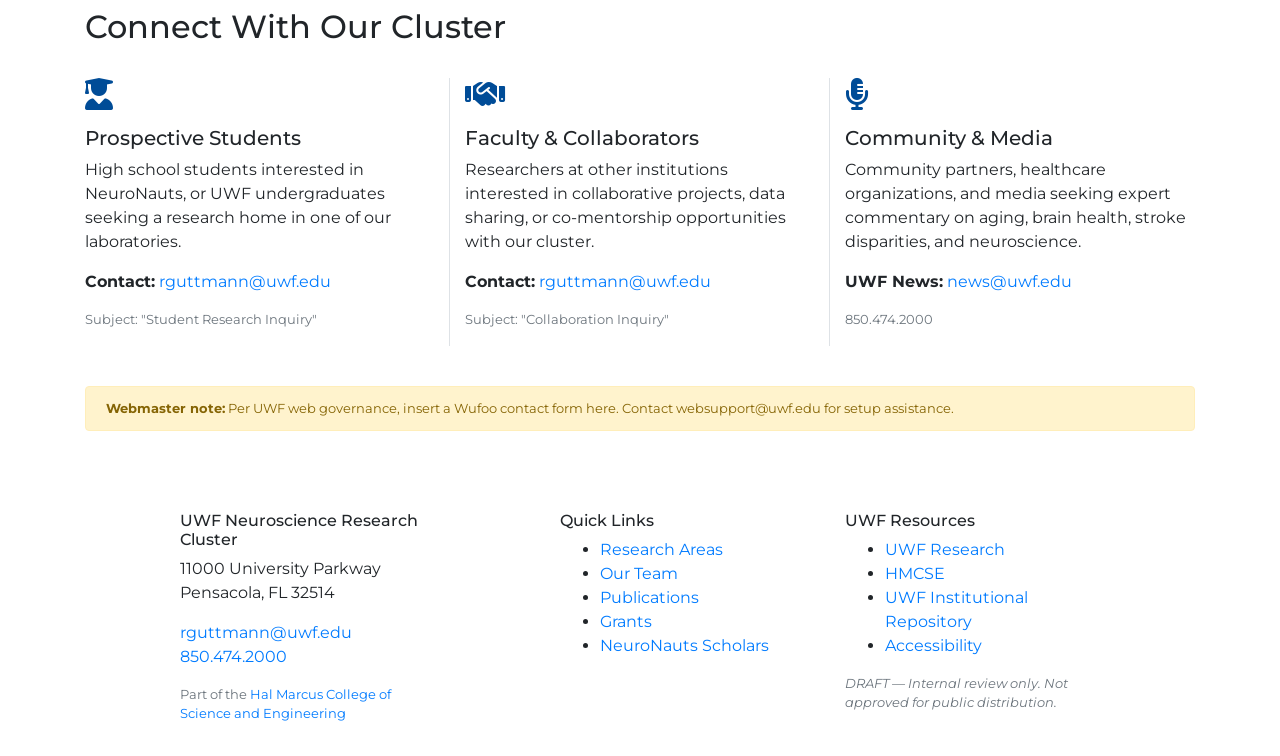
==== commit 9b1d22a5: "Update index.html" ====
--- a/index.html
+++ b/index.html
@@ -30,8 +30,253 @@
   <!-- Font Awesome (loaded globally by T4 — CDN here for prototype only) -->
   <link rel="stylesheet" href="https://cdnjs.cloudflare.com/ajax/libs/font-awesome/6.5.0/css/all.min.css">
 
-  <!-- Cluster custom styles (submit to websupport@uwf.edu for approval) -->
-  <link rel="stylesheet" href="custom-neuro.css">
+  <!-- All cluster styles embedded inline so single HTML file works standalone on GitHub Pages -->
+  <!-- T4 webmaster: extract this <style> block to custom-neuro.css and submit to websupport@uwf.edu -->
+  <style>
+/* ============================================================
+   UWF Neuroscience Research Cluster — custom-neuro.css
+   Colors: UWF Blue #004C97 | UWF Green #007A33 (per uwf.edu/brand/color/)
+   Font: Montserrat (institution-approved)
+   WCAG 2.1 AA compliant
+============================================================ */
+:root {
+  --uwf-blue:      #004C97;
+  --uwf-blue-dark: #002850;
+  --uwf-green:     #007A33;
+  --uwf-green-dk:  #005A25;
+  --white:         #ffffff;
+  --off-white:     #f7f8fa;
+  --light-gray:    #edf0f4;
+  --text-body:     #374151;
+  --font:          'Montserrat', 'Helvetica Neue', Arial, sans-serif;
+}
+body { font-family: var(--font); }
+
+.skippy {
+  position: absolute; top: -40px; left: 1rem; z-index: 9999;
+  background: var(--uwf-blue); color: #fff; padding: .5rem 1rem;
+  border-radius: 0 0 4px 4px; font-size: .875rem; font-weight: 600;
+  text-decoration: none; transition: top .2s;
+}
+.skippy:focus { top: 0; color: #fff; }
+
+.text-uwfblue  { color: var(--uwf-blue)  !important; }
+.text-uwfgreen { color: var(--uwf-green) !important; }
+
+/* ---- HERO ---- */
+.neuro-hero {
+  position: relative; min-height: 88vh; background: var(--uwf-blue-dark);
+  display: flex; flex-direction: column; justify-content: center;
+  overflow: hidden; padding: 5rem 0 0; border-radius: 0; margin-bottom: 0;
+}
+#neuralCanvas {
+  position: absolute; inset: 0; width: 100%; height: 100%; pointer-events: none;
+}
+.depth-lines { position: absolute; inset: 0; pointer-events: none; }
+.depth-line { position: absolute; left: 0; right: 0; height: 1px; background: rgba(255,255,255,0.04); }
+.depth-line:nth-child(1) { top: 25%; }
+.depth-line:nth-child(2) { top: 50%; }
+.depth-line:nth-child(3) { top: 75%; }
+.neuro-hero-content { position: relative; z-index: 2; padding: 0 1.5rem; }
+.neuro-eyebrow {
+  font-size: .72rem; font-weight: 600; letter-spacing: .14em;
+  text-transform: uppercase; color: var(--uwf-green); margin-bottom: 1rem;
+}
+.neuro-compass { display: inline-block; margin-right: .4rem; animation: spin-compass 20s linear infinite; }
+@keyframes spin-compass { from { transform: rotate(0deg); } to { transform: rotate(360deg); } }
+.neuro-title {
+  font-family: var(--font); font-size: clamp(2.5rem, 6vw, 5rem);
+  font-weight: 900; line-height: 1.08; color: #fff;
+  margin-bottom: 1.25rem; letter-spacing: -.01em;
+}
+.neuro-title em { font-style: italic; font-weight: 300; color: rgba(255,255,255,.7); }
+.neuro-subtitle { color: rgba(255,255,255,.78); max-width: 580px; margin-bottom: 2rem; font-weight: 300; }
+.neuro-hero-actions { margin-bottom: 2.5rem; }
+.neuro-stat-bar {
+  position: relative; z-index: 2; background: rgba(0,0,0,.25);
+  border-top: 1px solid rgba(255,255,255,.1); padding: 1.5rem 0; margin-top: 2rem;
+}
+.neuro-stat-num {
+  font-family: var(--font); font-size: clamp(2rem, 4vw, 3rem);
+  font-weight: 900; color: #fff; margin-bottom: .25rem; line-height: 1;
+}
+.neuro-stat-label {
+  font-size: .72rem; font-weight: 600; letter-spacing: .06em;
+  text-transform: uppercase; color: rgba(255,255,255,.5); margin: 0;
+}
+
+/* ---- COLLEGE NAV ---- */
+.nav-college, .nav-college--sticky {
+  background: var(--uwf-blue); border-bottom: 3px solid var(--uwf-green);
+}
+.nav-college-inner {
+  display: flex; align-items: center; justify-content: space-between;
+  max-width: 1180px; margin: 0 auto; padding: .75rem 1.5rem;
+  flex-wrap: wrap; gap: .5rem;
+}
+.nav-college .navbar-brand, .nav-college-inner .navbar-brand {
+  color: #fff; font-weight: 700; font-size: .95rem;
+  text-decoration: none; white-space: nowrap;
+}
+.nav-college .navbar-brand:hover { color: rgba(255,255,255,.85); }
+.nav-college-inner .navbar-nav {
+  display: flex; flex-direction: row; list-style: none;
+  margin: 0; padding: 0; gap: .15rem; flex-wrap: wrap;
+}
+.nav-college-inner .navbar-nav a {
+  color: rgba(255,255,255,.82); text-decoration: none; font-size: .85rem;
+  font-weight: 600; padding: .4rem .75rem; border-radius: 3px;
+  transition: background .2s, color .2s; display: block;
+}
+.nav-college-inner .navbar-nav a:hover,
+.nav-college-inner .navbar-nav a:focus { color: #fff; background: rgba(255,255,255,.12); }
+
+/* ---- SECTION EYEBROWS ---- */
+.neuro-section-eyebrow {
+  font-size: .72rem; font-weight: 700; letter-spacing: .14em;
+  text-transform: uppercase; margin-bottom: .5rem; display: block;
+}
+
+/* ---- RESEARCH SECTION ---- */
+.neuro-research-section {
+  background: var(--uwf-blue-dark); padding: 3rem 0 3.5rem;
+}
+.neuro-research-card {
+  background: rgba(255,255,255,0.08);
+  border: 1px solid rgba(255,255,255,0.18);
+  border-radius: 8px; padding: 1.75rem;
+  transition: background .25s, border-color .25s, transform .25s;
+  display: flex; flex-direction: column;
+}
+.neuro-research-card:hover {
+  background: rgba(255,255,255,.13); border-color: var(--uwf-green); transform: translateY(-3px);
+}
+.neuro-card-icon { font-size: 1.75rem; color: var(--uwf-green); margin-bottom: 1rem; }
+.neuro-research-card h3 { font-size: 1rem; font-weight: 700; color: #fff; margin-bottom: .75rem; line-height: 1.35; }
+.neuro-research-card p { font-size: .9rem; color: rgba(255,255,255,.8); line-height: 1.65; }
+.neuro-card-pi {
+  font-size: .82rem; color: rgba(255,255,255,.55);
+  border-top: 1px solid rgba(255,255,255,.12);
+  padding-top: .75rem; margin-top: auto;
+}
+.neuro-card-pi strong { color: rgba(255,255,255,.8); }
+
+/* ---- TEAM ---- */
+.neuro-avatar-col { display: flex; justify-content: center; padding-top: .25rem; }
+.neuro-avatar {
+  width: 52px; height: 52px; border-radius: 50%; display: flex;
+  align-items: center; justify-content: center; font-family: var(--font);
+  font-size: 1rem; font-weight: 700; color: #fff; flex-shrink: 0;
+}
+.neuro-avatar--blue  { background: var(--uwf-blue); }
+.neuro-avatar--green { background: var(--uwf-green); }
+.neuro-faculty-role {
+  font-size: .7rem; font-weight: 700; letter-spacing: .1em;
+  text-transform: uppercase; color: var(--uwf-green); margin-bottom: .35rem;
+}
+.neuro-tags { display: flex; flex-wrap: wrap; gap: .35rem; margin-top: .75rem; }
+.neuro-tags span {
+  background: var(--light-gray); color: var(--uwf-blue);
+  font-size: .68rem; font-weight: 600; letter-spacing: .04em;
+  padding: .2rem .6rem; border-radius: 999px;
+}
+
+/* ---- PUBLICATIONS ---- */
+.neuro-pub-filters { display: flex; flex-wrap: wrap; gap: .4rem; justify-content: center; }
+.neuro-pf { border-radius: 999px !important; font-size: .75rem !important; }
+.neuro-pub-list { display: flex; flex-direction: column; gap: 1rem; }
+.neuro-pub-item {
+  background: #fff; border: 1px solid #dee2e6; border-radius: 6px;
+  padding: 1.25rem 1.5rem; transition: border-color .2s, box-shadow .2s;
+}
+.neuro-pub-item:hover { border-color: var(--uwf-blue); box-shadow: 0 2px 12px rgba(0,76,151,.08); }
+.neuro-pub-item.hidden { display: none !important; }
+.neuro-pub-meta { display: flex; gap: .6rem; align-items: center; margin-bottom: .5rem; flex-wrap: wrap; }
+.neuro-pub-badge {
+  font-size: .65rem; font-weight: 700; letter-spacing: .06em;
+  text-transform: uppercase; padding: .2rem .55rem; border-radius: 3px; color: #fff;
+}
+.neuro-pub-year { font-size: .75rem; color: #6c757d; font-weight: 600; }
+.neuro-pub-title { font-size: 1rem; font-weight: 700; color: #212529; margin-bottom: .3rem; line-height: 1.4; }
+.neuro-pub-authors, .neuro-pub-journal { font-size: .875rem; color: #6c757d; margin-bottom: .2rem; }
+.neuro-pub-doi { font-size: .75rem; font-weight: 600; color: var(--uwf-blue); text-decoration: none; }
+.neuro-pub-doi:hover { text-decoration: underline; }
+
+/* ---- GRANTS ---- */
+.neuro-grants-section { background: var(--uwf-blue); padding: 3rem 0 3.5rem; }
+.neuro-grant-card {
+  background: rgba(255,255,255,0.08); border: 1px solid rgba(255,255,255,0.18);
+  border-radius: 8px; padding: 1.5rem; height: 100%;
+  transition: background .25s, border-color .25s;
+}
+.neuro-grant-card:hover { background: rgba(255,255,255,.13); border-color: var(--uwf-green); }
+.neuro-grant-agency {
+  font-size: .7rem; font-weight: 700; letter-spacing: .1em;
+  text-transform: uppercase; color: var(--uwf-green); margin-bottom: .5rem;
+}
+.neuro-grant-link {
+  font-size: .75rem; font-weight: 600; color: rgba(255,255,255,.65);
+  text-decoration: none; display: inline-block; margin-top: .5rem;
+}
+.neuro-grant-link:hover { color: #fff; text-decoration: underline; }
+
+/* ---- NEURONAUTS ---- */
+.neuro-nn-section {
+  background: linear-gradient(135deg, #f0f6ff 0%, #e8f4ec 100%);
+  border-top: 4px solid var(--uwf-green); padding: 3rem 0 3.5rem;
+}
+.neuro-live-dot {
+  display: inline-block; width: 8px; height: 8px; border-radius: 50%;
+  background: var(--uwf-green); margin-right: .5rem;
+  animation: pulse-dot 2s infinite; vertical-align: middle;
+}
+@keyframes pulse-dot { 0%,100% { opacity:1; transform:scale(1); } 50% { opacity:.5; transform:scale(1.5); } }
+.neuro-nn-features { list-style: none; padding: 0; margin: 1rem 0; }
+.neuro-nn-features li {
+  padding: .35rem 0 .35rem 1.5rem; position: relative;
+  font-size: .95rem; color: var(--text-body); line-height: 1.55;
+}
+.neuro-nn-features li::before { content: "✓"; position: absolute; left: 0; color: var(--uwf-green); font-weight: 700; }
+.neuro-nautilus-display {
+  display: flex; align-items: center; justify-content: center;
+  width: 280px; height: 280px;
+  background: rgba(0,76,151,.04); border-radius: 50%; border: 1px solid rgba(0,76,151,.1);
+}
+.neuro-placement-card {
+  background: #fff; border: 1px solid #dee2e6; border-radius: 8px;
+  padding: 1.25rem .75rem; display: block; height: 100%;
+  transition: border-color .2s, box-shadow .2s, transform .2s; color: #374151;
+}
+.neuro-placement-card:hover {
+  border-color: var(--uwf-green); box-shadow: 0 4px 12px rgba(0,122,51,.12);
+  transform: translateY(-2px); text-decoration: none; color: var(--uwf-blue);
+}
+.x-small { font-size: .72rem; }
+
+/* ---- CONTACT ---- */
+#contact .fas { color: var(--uwf-blue); }
+
+/* ---- SCROLL REVEAL ---- */
+.neuro-reveal { opacity: 0; transform: translateY(20px); transition: opacity .5s ease, transform .5s ease; }
+.neuro-reveal.visible { opacity: 1; transform: translateY(0); }
+
+/* ---- REDUCED MOTION ---- */
+@media (prefers-reduced-motion: reduce) {
+  .neuro-reveal { opacity:1; transform:none; transition:none; }
+  #neuralCanvas { display:none; }
+  .neuro-live-dot { animation:none; }
+  .neuro-compass { animation:none; }
+}
+
+/* ---- RESPONSIVE ---- */
+@media (max-width: 768px) {
+  .neuro-hero { min-height: 70vh; padding-top: 3rem; }
+  .neuro-hero-actions .btn { display:block; width:100%; margin-bottom:.5rem; }
+  .nav-college-inner { flex-direction: column; align-items: flex-start; }
+  .nav-college-inner .navbar-nav { flex-direction: column; }
+  .neuro-nautilus-display { width:200px; height:200px; }
+}
+  </style>
 </head>
 <body class="college--alt">
 
@@ -506,6 +751,8 @@
             <p class="neuro-pub-authors">Pu S, Dang W, Qi XL, Constantinidis C.</p>
             <p class="neuro-pub-journal"><em>Nature Communications</em> 15(1):6694, 2024.</p>
             <a href="https://doi.org/10.1038/s41467-024-50717-y" class="neuro-pub-doi" target="_blank" rel="noopener noreferrer">DOI: 10.1038/s41467-024-50717-y <i class="fas fa-external-link-alt fa-xs" aria-label="opens in new tab"></i></a>
+            &nbsp;&bull;&nbsp;
+            <a href="https://scholar.google.com/scholar?hl=en&as_sdt=0%2C1&q=shusen+pu&btnG=" class="neuro-pub-doi" target="_blank" rel="noopener noreferrer">Google Scholar <i class="fas fa-external-link-alt fa-xs" aria-label="opens in new tab"></i></a>
           </article>
 
           <article class="neuro-pub-item" data-lab="cavnar">
@@ -517,6 +764,8 @@
             <p class="neuro-pub-authors">Swain CA, Robbs EJ, Verma L, Brandt H, Seppaenen AL, Cavnar PJ.</p>
             <p class="neuro-pub-journal"><em>PLOS One</em> 20(2):e0318878, 2025.</p>
             <a href="https://doi.org/10.1371/journal.pone.0318878" class="neuro-pub-doi" target="_blank" rel="noopener noreferrer">DOI: 10.1371/journal.pone.0318878 <i class="fas fa-external-link-alt fa-xs" aria-label="opens in new tab"></i></a>
+            &nbsp;&bull;&nbsp;
+            <a href="https://scholar.google.com/scholar?hl=en&as_sdt=0%2C1&q=peter+cavnar&btnG=" class="neuro-pub-doi" target="_blank" rel="noopener noreferrer">Google Scholar <i class="fas fa-external-link-alt fa-xs" aria-label="opens in new tab"></i></a>
           </article>
 
           <article class="neuro-pub-item" data-lab="lee">
@@ -528,6 +777,8 @@
             <p class="neuro-pub-authors">Ko J, Jang YC, Quindry J, Guttmann R, Cosio-Lima L, Powers SK, Lee Y.</p>
             <p class="neuro-pub-journal"><em>Medicine &amp; Science in Sports &amp; Exercise</em> 55(3):376–388, 2023.</p>
             <a href="https://pubmed.ncbi.nlm.nih.gov/36251370/" class="neuro-pub-doi" target="_blank" rel="noopener noreferrer">PMID: 36251370 <i class="fas fa-external-link-alt fa-xs" aria-label="opens in new tab"></i></a>
+            &nbsp;&bull;&nbsp;
+            <a href="https://scholar.google.com/scholar?hl=en&as_sdt=0%2C1&q=youngil+lee+exercise&btnG=" class="neuro-pub-doi" target="_blank" rel="noopener noreferrer">Google Scholar <i class="fas fa-external-link-alt fa-xs" aria-label="opens in new tab"></i></a>
           </article>
 
           <article class="neuro-pub-item" data-lab="guttmann">
@@ -552,6 +803,8 @@
             <p class="neuro-pub-authors">Ilunga Tshiswaka D, Murphy C, Whembolua GL, Williams O.</p>
             <p class="neuro-pub-journal"><em>Preventing Chronic Disease</em> 18:200561, 2021.</p>
             <a href="https://www.cdc.gov/pcd/issues/2021/20_0561.htm" class="neuro-pub-doi" target="_blank" rel="noopener noreferrer">PMID: 34114545 <i class="fas fa-external-link-alt fa-xs" aria-label="opens in new tab"></i></a>
+            &nbsp;&bull;&nbsp;
+            <a href="https://scholar.google.com/scholar?hl=en&as_sdt=0%2C1&q=ilunga+tshiswaka&btnG=" class="neuro-pub-doi" target="_blank" rel="noopener noreferrer">Google Scholar <i class="fas fa-external-link-alt fa-xs" aria-label="opens in new tab"></i></a>
           </article>
 
           <article class="neuro-pub-item" data-lab="tshiswaka">
@@ -563,6 +816,8 @@
             <p class="neuro-pub-authors">Esenwa C, Ilunga Tshiswaka D, Gebregziabher M, Ovbiagele B.</p>
             <p class="neuro-pub-journal"><em>Stroke</em>, 2018.</p>
             <a href="https://doi.org/10.1161/STROKEAHA.117.020169" class="neuro-pub-doi" target="_blank" rel="noopener noreferrer">DOI: 10.1161/STROKEAHA.117.020169 <i class="fas fa-external-link-alt fa-xs" aria-label="opens in new tab"></i></a>
+            &nbsp;&bull;&nbsp;
+            <a href="https://scholar.google.com/scholar?hl=en&as_sdt=0%2C1&q=ilunga+tshiswaka&btnG=" class="neuro-pub-doi" target="_blank" rel="noopener noreferrer">Google Scholar <i class="fas fa-external-link-alt fa-xs" aria-label="opens in new tab"></i></a>
           </article>
 
           <article class="neuro-pub-item" data-lab="rainey">
@@ -574,6 +829,8 @@
             <p class="neuro-pub-authors">Rainey VR, Barthes H, Halonen JS.</p>
             <p class="neuro-pub-journal"><em>Scholarship of Teaching and Learning in Psychology</em>, advance online, 2024.</p>
             <a href="https://doi.org/10.1037/stl0000420" class="neuro-pub-doi" target="_blank" rel="noopener noreferrer">DOI: 10.1037/stl0000420 <i class="fas fa-external-link-alt fa-xs" aria-label="opens in new tab"></i></a>
+            &nbsp;&bull;&nbsp;
+            <a href="https://scholar.google.com/scholar?hl=en&as_sdt=0%2C1&q=vanessa+rainey+uwf&btnG=" class="neuro-pub-doi" target="_blank" rel="noopener noreferrer">Google Scholar <i class="fas fa-external-link-alt fa-xs" aria-label="opens in new tab"></i></a>
           </article>
 
           <article class="neuro-pub-item" data-lab="rainey">
@@ -585,6 +842,8 @@
             <p class="neuro-pub-authors">Rainey VR, Black E, Wade A, Martin A.</p>
             <p class="neuro-pub-journal"><em>International Journal of Psychophysiology</em> 164:23–29, 2021.</p>
             <a href="https://doi.org/10.1016/j.ijpsycho.2021.02.011" class="neuro-pub-doi" target="_blank" rel="noopener noreferrer">DOI: 10.1016/j.ijpsycho.2021.02.011 <i class="fas fa-external-link-alt fa-xs" aria-label="opens in new tab"></i></a>
+            &nbsp;&bull;&nbsp;
+            <a href="https://scholar.google.com/scholar?hl=en&as_sdt=0%2C1&q=vanessa+rainey+uwf&btnG=" class="neuro-pub-doi" target="_blank" rel="noopener noreferrer">Google Scholar <i class="fas fa-external-link-alt fa-xs" aria-label="opens in new tab"></i></a>
           </article>
 
           <article class="neuro-pub-item" data-lab="lee">
@@ -596,6 +855,8 @@
             <p class="neuro-pub-authors">Kwon I, Jang Y, Lee Y.</p>
             <p class="neuro-pub-journal"><em>Journal of Molecular Neuroscience</em> 71:42–54, 2021.</p>
             <a href="https://pubmed.ncbi.nlm.nih.gov/32535714/" class="neuro-pub-doi" target="_blank" rel="noopener noreferrer">PMID: 32535714 <i class="fas fa-external-link-alt fa-xs" aria-label="opens in new tab"></i></a>
+            &nbsp;&bull;&nbsp;
+            <a href="https://scholar.google.com/scholar?hl=en&as_sdt=0%2C1&q=youngil+lee+exercise&btnG=" class="neuro-pub-doi" target="_blank" rel="noopener noreferrer">Google Scholar <i class="fas fa-external-link-alt fa-xs" aria-label="opens in new tab"></i></a>
           </article>
 
           <article class="neuro-pub-item" data-lab="cavnar">
@@ -606,7 +867,7 @@
             <p class="neuro-pub-title">The Actin Regulatory Protein HS1 Interacts with Arp2/3 and Mediates Efficient Neutrophil Chemotaxis</p>
             <p class="neuro-pub-authors">Cavnar PJ, Mogen K, Berthier E, Beebe DJ, Huttenlocher A.</p>
             <p class="neuro-pub-journal"><em>Journal of Biological Chemistry</em>, 2012.</p>
-          </article>
+            <a href="https://scholar.google.com/scholar?hl=en&as_sdt=0%2C1&q=peter+cavnar&btnG=" class="neuro-pub-doi" target="_blank" rel="noopener noreferrer">Google Scholar <i class="fas fa-external-link-alt fa-xs" aria-label="opens in new tab"></i></a>
 
         </div>
       </div>
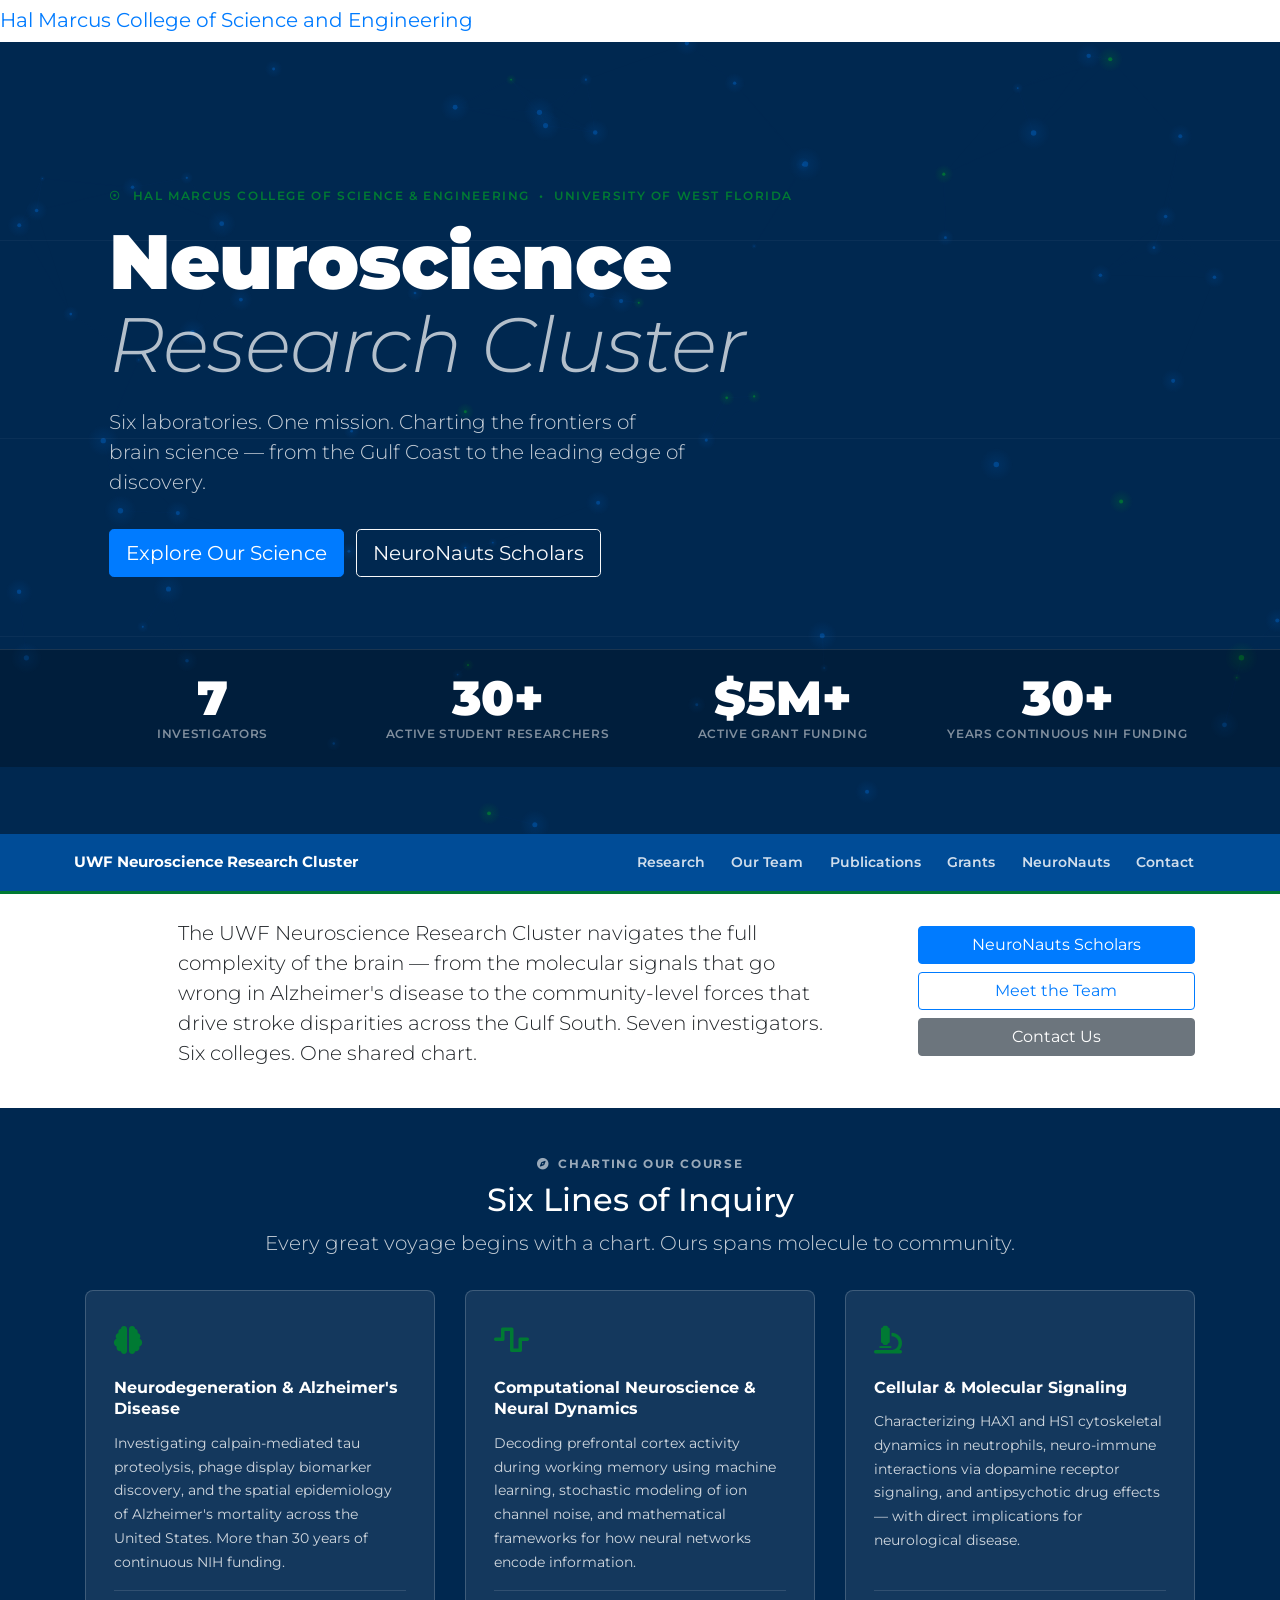
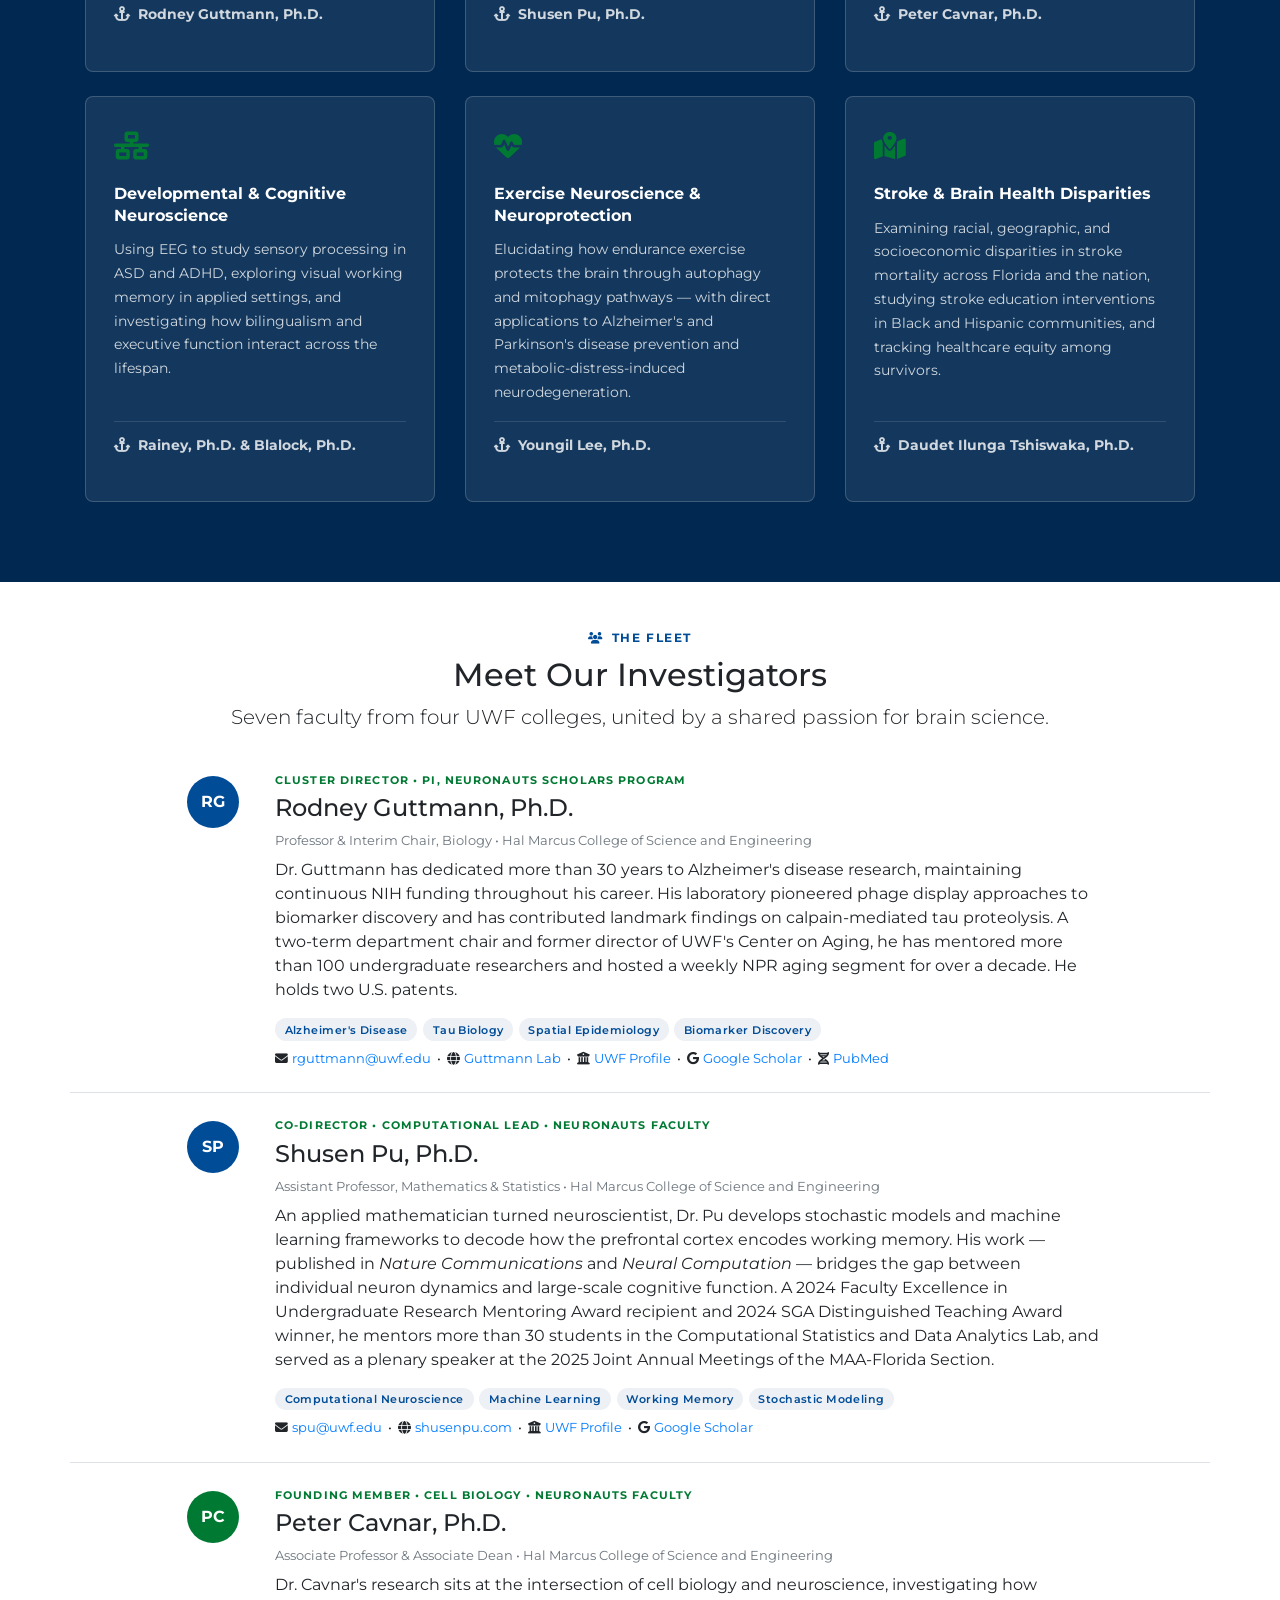
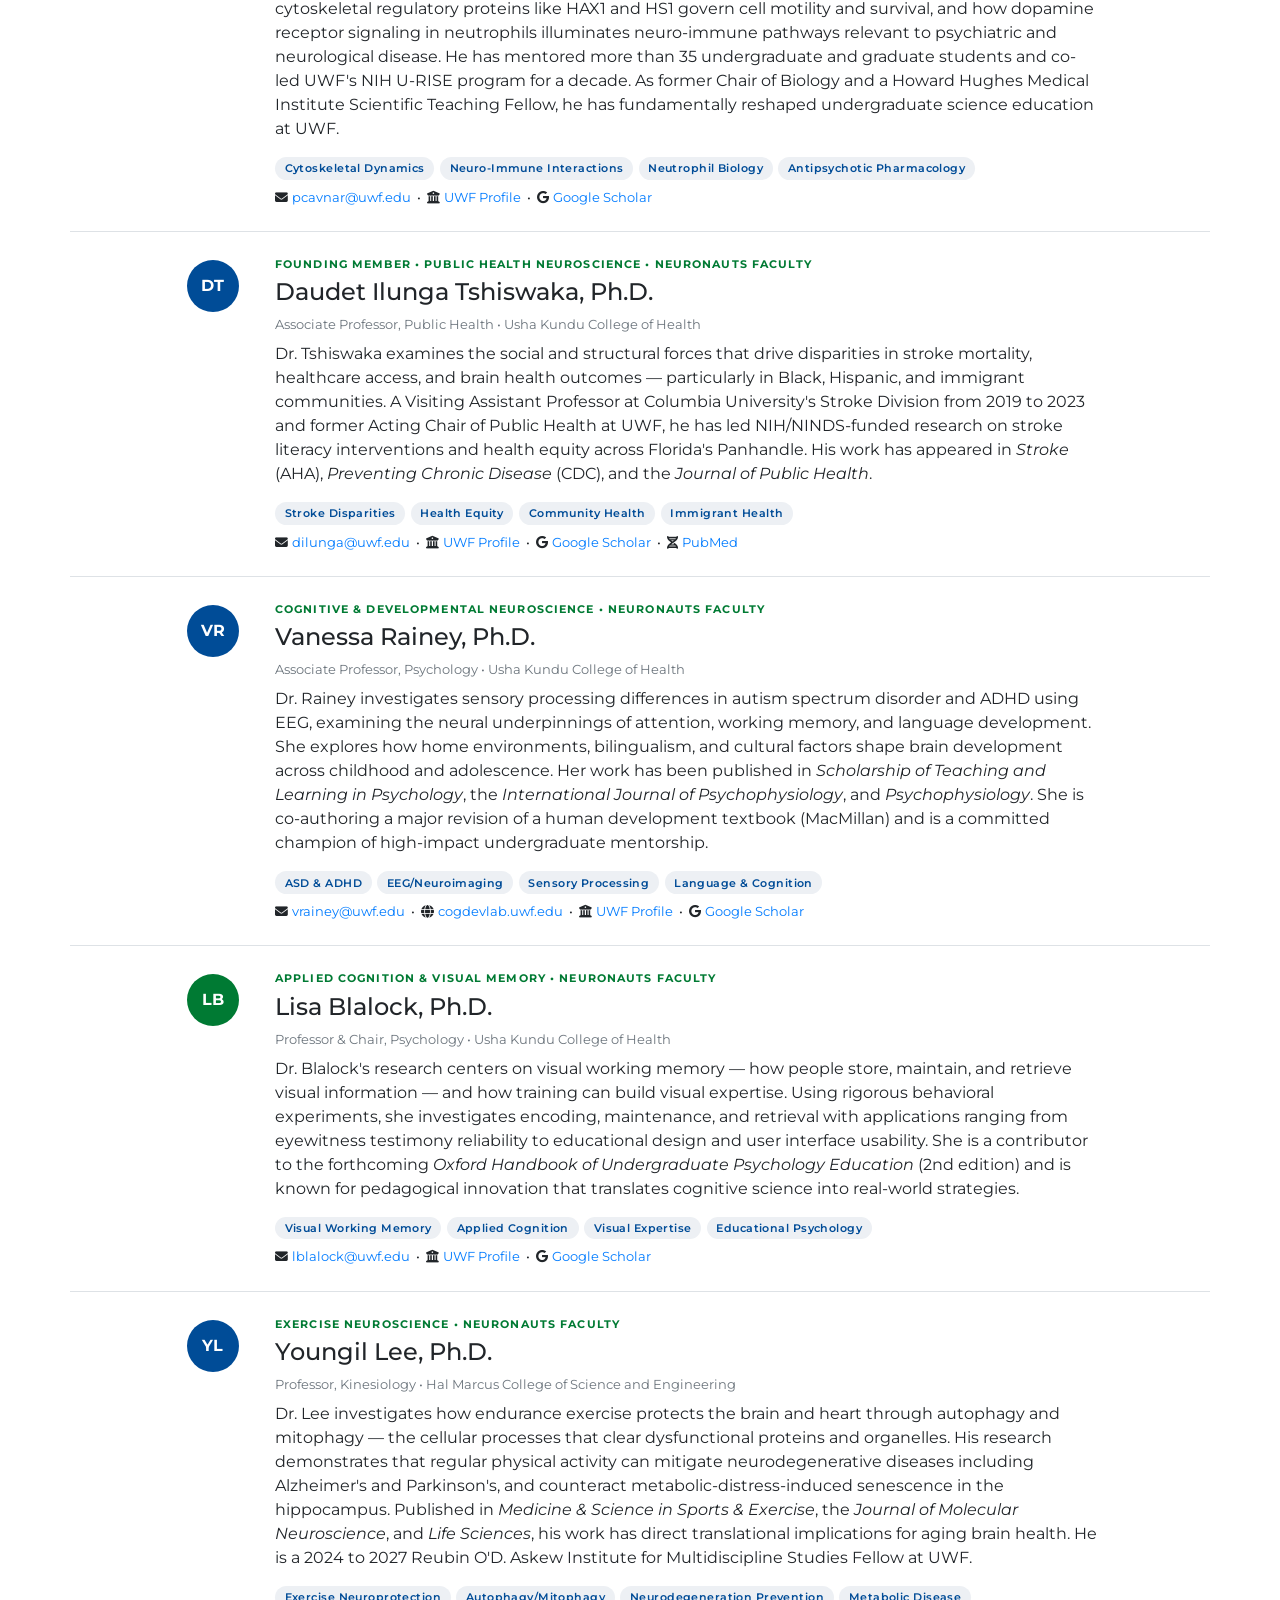
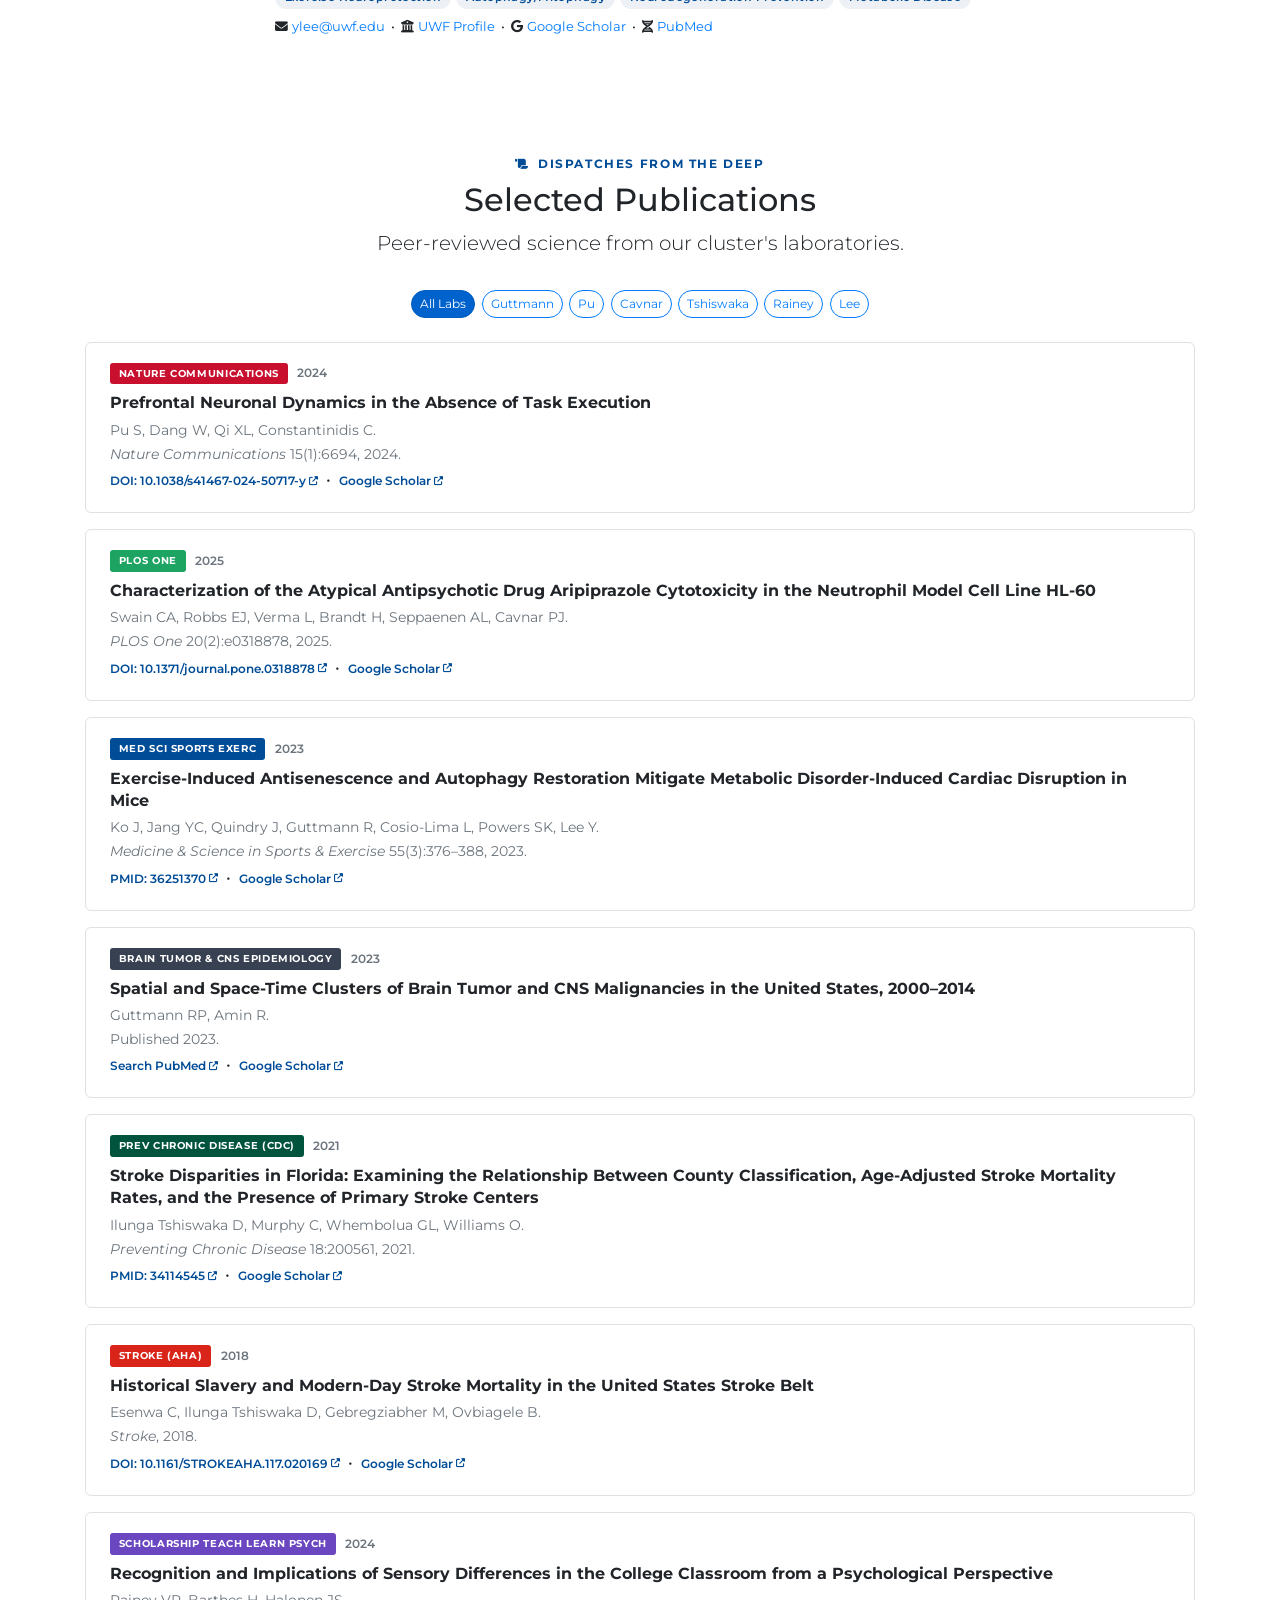
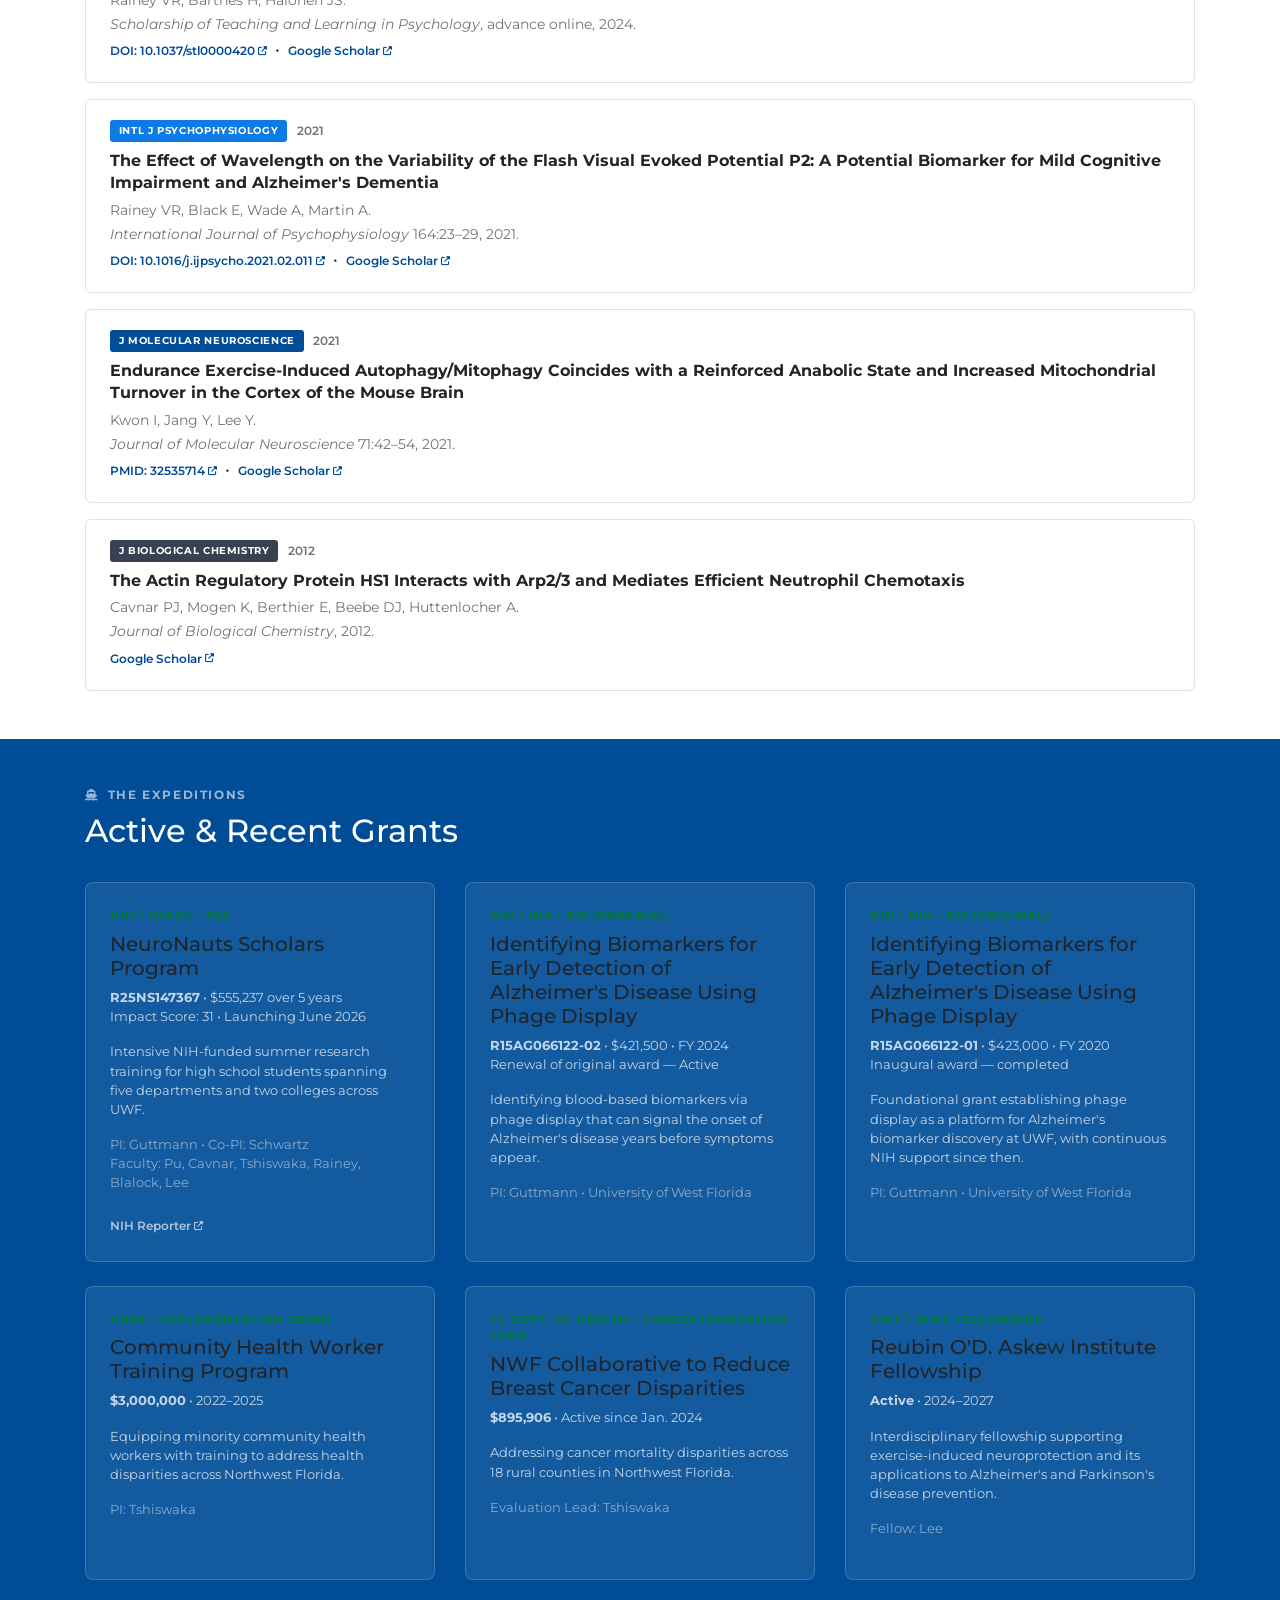
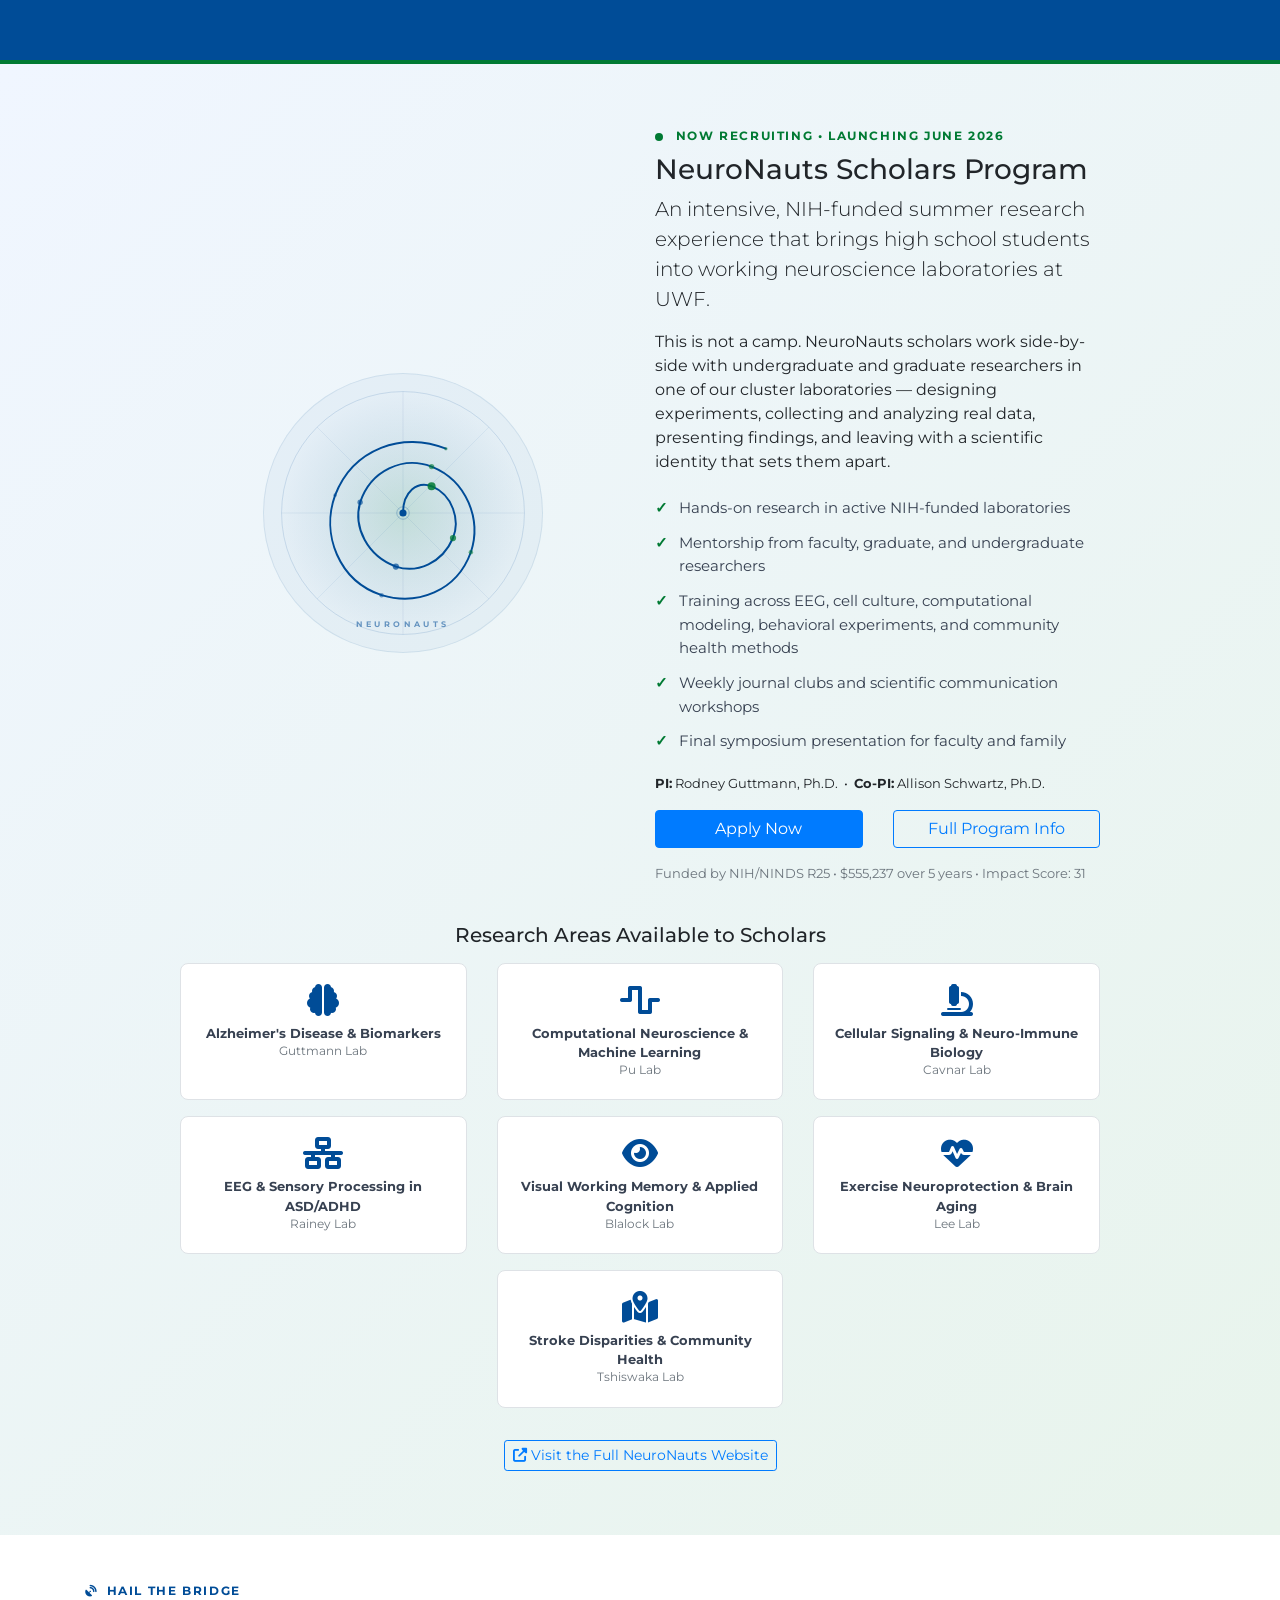
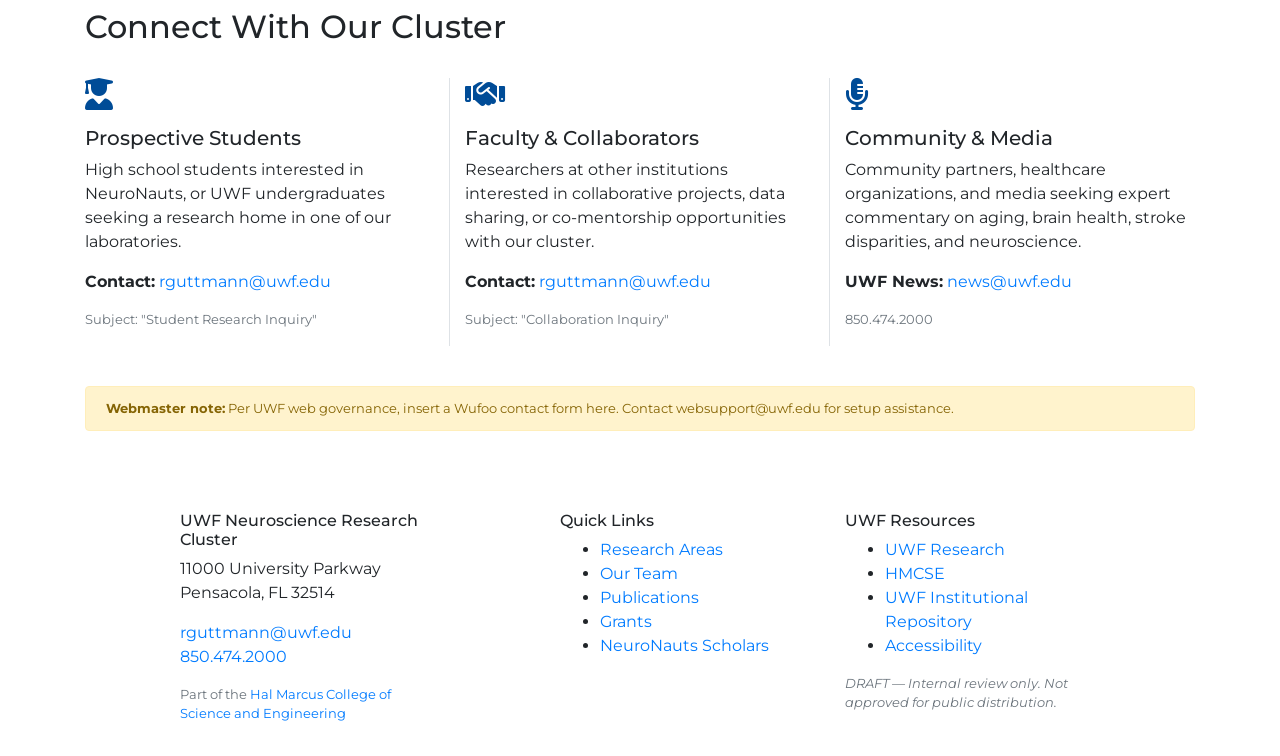
==== commit 78b555ee: "Update index.html" ====
--- a/index.html
+++ b/index.html
@@ -570,7 +570,7 @@
               &nbsp;&bull;&nbsp;
               <i class="fas fa-university mr-1" aria-hidden="true"></i><a href="https://uwf.edu/hmcse/departments/mathematics-and-statistics/faculty/dr-shusen-pu.html" target="_blank" rel="noopener noreferrer">UWF Profile</a>
               &nbsp;&bull;&nbsp;
-              <i class="fab fa-google mr-1" aria-hidden="true"></i><a href="https://scholar.google.com/scholar?hl=en&as_sdt=0%2C1&q=shusen+pu&btnG=" target="_blank" rel="noopener noreferrer">Google Scholar</a>
+              <i class="fab fa-google mr-1" aria-hidden="true"></i><a href="https://scholar.google.com/citations?user=VVX4-WgAAAAJ&hl=en&oi=ao" target="_blank" rel="noopener noreferrer">Google Scholar</a>
             </p>
           </div>
         </div>
@@ -596,7 +596,7 @@
               &nbsp;&bull;&nbsp;
               <i class="fas fa-university mr-1" aria-hidden="true"></i><a href="https://uwf.edu/hmcse/departments/biology/faculty/dr-peter-cavnar.html" target="_blank" rel="noopener noreferrer">UWF Profile</a>
               &nbsp;&bull;&nbsp;
-              <i class="fab fa-google mr-1" aria-hidden="true"></i><a href="https://scholar.google.com/scholar?hl=en&as_sdt=0%2C1&q=peter+cavnar&btnG=" target="_blank" rel="noopener noreferrer">Google Scholar</a>
+              <i class="fab fa-google mr-1" aria-hidden="true"></i><a href="https://scholar.google.com/scholar?hl=en&as_sdt=0%2C1&q=cavnar+pj&btnG=" target="_blank" rel="noopener noreferrer">Google Scholar</a>
             </p>
           </div>
         </div>
@@ -622,7 +622,7 @@
               &nbsp;&bull;&nbsp;
               <i class="fas fa-university mr-1" aria-hidden="true"></i><a href="https://uwf.edu/ukcoh/departments/public-health/faculty/daudet-ilunga-tshiswaka.html" target="_blank" rel="noopener noreferrer">UWF Profile</a>
               &nbsp;&bull;&nbsp;
-              <i class="fab fa-google mr-1" aria-hidden="true"></i><a href="https://scholar.google.com/scholar?hl=en&as_sdt=0%2C1&q=ilunga+tshiswaka&btnG=" target="_blank" rel="noopener noreferrer">Google Scholar</a>
+              <i class="fab fa-google mr-1" aria-hidden="true"></i><a href="https://scholar.google.com/citations?user=1WpIKHcAAAAJ&hl=en&oi=ao" target="_blank" rel="noopener noreferrer">Google Scholar</a>
               &nbsp;&bull;&nbsp;
               <i class="fas fa-dna mr-1" aria-hidden="true"></i><a href="https://pubmed.ncbi.nlm.nih.gov/?term=ilunga+tshiswaka&sort=date" target="_blank" rel="noopener noreferrer">PubMed</a>
             </p>
@@ -652,7 +652,7 @@
               &nbsp;&bull;&nbsp;
               <i class="fas fa-university mr-1" aria-hidden="true"></i><a href="https://uwf.edu/ukcoh/departments/psychology/faculty/vanessa-rainey.html" target="_blank" rel="noopener noreferrer">UWF Profile</a>
               &nbsp;&bull;&nbsp;
-              <i class="fab fa-google mr-1" aria-hidden="true"></i><a href="https://scholar.google.com/scholar?hl=en&as_sdt=0%2C1&q=vanessa+rainey+uwf&btnG=" target="_blank" rel="noopener noreferrer">Google Scholar</a>
+              <i class="fab fa-google mr-1" aria-hidden="true"></i><a href="https://scholar.google.com/scholar?hl=en&as_sdt=0%2C1&q=vanessa+rainey&btnG=" target="_blank" rel="noopener noreferrer">Google Scholar</a>
             </p>
           </div>
         </div>
@@ -678,7 +678,7 @@
               &nbsp;&bull;&nbsp;
               <i class="fas fa-university mr-1" aria-hidden="true"></i><a href="https://uwf.edu/ukcoh/departments/psychology/faculty/lisa-blalock.html" target="_blank" rel="noopener noreferrer">UWF Profile</a>
               &nbsp;&bull;&nbsp;
-              <i class="fab fa-google mr-1" aria-hidden="true"></i><a href="https://scholar.google.com/scholar?hl=en&as_sdt=0%2C1&q=lisa+blalock+uwf&btnG=" target="_blank" rel="noopener noreferrer">Google Scholar</a>
+              <i class="fab fa-google mr-1" aria-hidden="true"></i><a href="https://scholar.google.com/citations?user=9paFUeUAAAAJ&hl=en&oi=ao" target="_blank" rel="noopener noreferrer">Google Scholar</a>
             </p>
           </div>
         </div>
@@ -704,7 +704,7 @@
               &nbsp;&bull;&nbsp;
               <i class="fas fa-university mr-1" aria-hidden="true"></i><a href="https://uwf.edu/ukcoh/departments/movement-sciences-and-health/faculty/youngil-lee.html" target="_blank" rel="noopener noreferrer">UWF Profile</a>
               &nbsp;&bull;&nbsp;
-              <i class="fab fa-google mr-1" aria-hidden="true"></i><a href="https://scholar.google.com/scholar?hl=en&as_sdt=0%2C1&q=youngil+lee+exercise&btnG=" target="_blank" rel="noopener noreferrer">Google Scholar</a>
+              <i class="fab fa-google mr-1" aria-hidden="true"></i><a href="https://scholar.google.com/citations?user=C61TA6YAAAAJ&hl=en&oi=ao" target="_blank" rel="noopener noreferrer">Google Scholar</a>
               &nbsp;&bull;&nbsp;
               <i class="fas fa-dna mr-1" aria-hidden="true"></i><a href="https://pubmed.ncbi.nlm.nih.gov/?term=youngil+lee&sort=date" target="_blank" rel="noopener noreferrer">PubMed</a>
             </p>
@@ -752,7 +752,7 @@
             <p class="neuro-pub-journal"><em>Nature Communications</em> 15(1):6694, 2024.</p>
             <a href="https://doi.org/10.1038/s41467-024-50717-y" class="neuro-pub-doi" target="_blank" rel="noopener noreferrer">DOI: 10.1038/s41467-024-50717-y <i class="fas fa-external-link-alt fa-xs" aria-label="opens in new tab"></i></a>
             &nbsp;&bull;&nbsp;
-            <a href="https://scholar.google.com/scholar?hl=en&as_sdt=0%2C1&q=shusen+pu&btnG=" class="neuro-pub-doi" target="_blank" rel="noopener noreferrer">Google Scholar <i class="fas fa-external-link-alt fa-xs" aria-label="opens in new tab"></i></a>
+            <a href="https://scholar.google.com/citations?user=VVX4-WgAAAAJ&hl=en&oi=ao" class="neuro-pub-doi" target="_blank" rel="noopener noreferrer">Google Scholar <i class="fas fa-external-link-alt fa-xs" aria-label="opens in new tab"></i></a>
           </article>
 
           <article class="neuro-pub-item" data-lab="cavnar">
@@ -765,7 +765,7 @@
             <p class="neuro-pub-journal"><em>PLOS One</em> 20(2):e0318878, 2025.</p>
             <a href="https://doi.org/10.1371/journal.pone.0318878" class="neuro-pub-doi" target="_blank" rel="noopener noreferrer">DOI: 10.1371/journal.pone.0318878 <i class="fas fa-external-link-alt fa-xs" aria-label="opens in new tab"></i></a>
             &nbsp;&bull;&nbsp;
-            <a href="https://scholar.google.com/scholar?hl=en&as_sdt=0%2C1&q=peter+cavnar&btnG=" class="neuro-pub-doi" target="_blank" rel="noopener noreferrer">Google Scholar <i class="fas fa-external-link-alt fa-xs" aria-label="opens in new tab"></i></a>
+            <a href="https://scholar.google.com/scholar?hl=en&as_sdt=0%2C1&q=cavnar+pj&btnG=" class="neuro-pub-doi" target="_blank" rel="noopener noreferrer">Google Scholar <i class="fas fa-external-link-alt fa-xs" aria-label="opens in new tab"></i></a>
           </article>
 
           <article class="neuro-pub-item" data-lab="lee">
@@ -778,7 +778,7 @@
             <p class="neuro-pub-journal"><em>Medicine &amp; Science in Sports &amp; Exercise</em> 55(3):376–388, 2023.</p>
             <a href="https://pubmed.ncbi.nlm.nih.gov/36251370/" class="neuro-pub-doi" target="_blank" rel="noopener noreferrer">PMID: 36251370 <i class="fas fa-external-link-alt fa-xs" aria-label="opens in new tab"></i></a>
             &nbsp;&bull;&nbsp;
-            <a href="https://scholar.google.com/scholar?hl=en&as_sdt=0%2C1&q=youngil+lee+exercise&btnG=" class="neuro-pub-doi" target="_blank" rel="noopener noreferrer">Google Scholar <i class="fas fa-external-link-alt fa-xs" aria-label="opens in new tab"></i></a>
+            <a href="https://scholar.google.com/citations?user=C61TA6YAAAAJ&hl=en&oi=ao" class="neuro-pub-doi" target="_blank" rel="noopener noreferrer">Google Scholar <i class="fas fa-external-link-alt fa-xs" aria-label="opens in new tab"></i></a>
           </article>
 
           <article class="neuro-pub-item" data-lab="guttmann">
@@ -804,7 +804,7 @@
             <p class="neuro-pub-journal"><em>Preventing Chronic Disease</em> 18:200561, 2021.</p>
             <a href="https://www.cdc.gov/pcd/issues/2021/20_0561.htm" class="neuro-pub-doi" target="_blank" rel="noopener noreferrer">PMID: 34114545 <i class="fas fa-external-link-alt fa-xs" aria-label="opens in new tab"></i></a>
             &nbsp;&bull;&nbsp;
-            <a href="https://scholar.google.com/scholar?hl=en&as_sdt=0%2C1&q=ilunga+tshiswaka&btnG=" class="neuro-pub-doi" target="_blank" rel="noopener noreferrer">Google Scholar <i class="fas fa-external-link-alt fa-xs" aria-label="opens in new tab"></i></a>
+            <a href="https://scholar.google.com/citations?user=1WpIKHcAAAAJ&hl=en&oi=ao" class="neuro-pub-doi" target="_blank" rel="noopener noreferrer">Google Scholar <i class="fas fa-external-link-alt fa-xs" aria-label="opens in new tab"></i></a>
           </article>
 
           <article class="neuro-pub-item" data-lab="tshiswaka">
@@ -817,7 +817,7 @@
             <p class="neuro-pub-journal"><em>Stroke</em>, 2018.</p>
             <a href="https://doi.org/10.1161/STROKEAHA.117.020169" class="neuro-pub-doi" target="_blank" rel="noopener noreferrer">DOI: 10.1161/STROKEAHA.117.020169 <i class="fas fa-external-link-alt fa-xs" aria-label="opens in new tab"></i></a>
             &nbsp;&bull;&nbsp;
-            <a href="https://scholar.google.com/scholar?hl=en&as_sdt=0%2C1&q=ilunga+tshiswaka&btnG=" class="neuro-pub-doi" target="_blank" rel="noopener noreferrer">Google Scholar <i class="fas fa-external-link-alt fa-xs" aria-label="opens in new tab"></i></a>
+            <a href="https://scholar.google.com/citations?user=1WpIKHcAAAAJ&hl=en&oi=ao" class="neuro-pub-doi" target="_blank" rel="noopener noreferrer">Google Scholar <i class="fas fa-external-link-alt fa-xs" aria-label="opens in new tab"></i></a>
           </article>
 
           <article class="neuro-pub-item" data-lab="rainey">
@@ -830,7 +830,7 @@
             <p class="neuro-pub-journal"><em>Scholarship of Teaching and Learning in Psychology</em>, advance online, 2024.</p>
             <a href="https://doi.org/10.1037/stl0000420" class="neuro-pub-doi" target="_blank" rel="noopener noreferrer">DOI: 10.1037/stl0000420 <i class="fas fa-external-link-alt fa-xs" aria-label="opens in new tab"></i></a>
             &nbsp;&bull;&nbsp;
-            <a href="https://scholar.google.com/scholar?hl=en&as_sdt=0%2C1&q=vanessa+rainey+uwf&btnG=" class="neuro-pub-doi" target="_blank" rel="noopener noreferrer">Google Scholar <i class="fas fa-external-link-alt fa-xs" aria-label="opens in new tab"></i></a>
+            <a href="https://scholar.google.com/scholar?hl=en&as_sdt=0%2C1&q=vanessa+rainey&btnG=" class="neuro-pub-doi" target="_blank" rel="noopener noreferrer">Google Scholar <i class="fas fa-external-link-alt fa-xs" aria-label="opens in new tab"></i></a>
           </article>
 
           <article class="neuro-pub-item" data-lab="rainey">
@@ -843,7 +843,7 @@
             <p class="neuro-pub-journal"><em>International Journal of Psychophysiology</em> 164:23–29, 2021.</p>
             <a href="https://doi.org/10.1016/j.ijpsycho.2021.02.011" class="neuro-pub-doi" target="_blank" rel="noopener noreferrer">DOI: 10.1016/j.ijpsycho.2021.02.011 <i class="fas fa-external-link-alt fa-xs" aria-label="opens in new tab"></i></a>
             &nbsp;&bull;&nbsp;
-            <a href="https://scholar.google.com/scholar?hl=en&as_sdt=0%2C1&q=vanessa+rainey+uwf&btnG=" class="neuro-pub-doi" target="_blank" rel="noopener noreferrer">Google Scholar <i class="fas fa-external-link-alt fa-xs" aria-label="opens in new tab"></i></a>
+            <a href="https://scholar.google.com/scholar?hl=en&as_sdt=0%2C1&q=vanessa+rainey&btnG=" class="neuro-pub-doi" target="_blank" rel="noopener noreferrer">Google Scholar <i class="fas fa-external-link-alt fa-xs" aria-label="opens in new tab"></i></a>
           </article>
 
           <article class="neuro-pub-item" data-lab="lee">
@@ -856,7 +856,7 @@
             <p class="neuro-pub-journal"><em>Journal of Molecular Neuroscience</em> 71:42–54, 2021.</p>
             <a href="https://pubmed.ncbi.nlm.nih.gov/32535714/" class="neuro-pub-doi" target="_blank" rel="noopener noreferrer">PMID: 32535714 <i class="fas fa-external-link-alt fa-xs" aria-label="opens in new tab"></i></a>
             &nbsp;&bull;&nbsp;
-            <a href="https://scholar.google.com/scholar?hl=en&as_sdt=0%2C1&q=youngil+lee+exercise&btnG=" class="neuro-pub-doi" target="_blank" rel="noopener noreferrer">Google Scholar <i class="fas fa-external-link-alt fa-xs" aria-label="opens in new tab"></i></a>
+            <a href="https://scholar.google.com/citations?user=C61TA6YAAAAJ&hl=en&oi=ao" class="neuro-pub-doi" target="_blank" rel="noopener noreferrer">Google Scholar <i class="fas fa-external-link-alt fa-xs" aria-label="opens in new tab"></i></a>
           </article>
 
           <article class="neuro-pub-item" data-lab="cavnar">
@@ -867,7 +867,7 @@
             <p class="neuro-pub-title">The Actin Regulatory Protein HS1 Interacts with Arp2/3 and Mediates Efficient Neutrophil Chemotaxis</p>
             <p class="neuro-pub-authors">Cavnar PJ, Mogen K, Berthier E, Beebe DJ, Huttenlocher A.</p>
             <p class="neuro-pub-journal"><em>Journal of Biological Chemistry</em>, 2012.</p>
-            <a href="https://scholar.google.com/scholar?hl=en&as_sdt=0%2C1&q=peter+cavnar&btnG=" class="neuro-pub-doi" target="_blank" rel="noopener noreferrer">Google Scholar <i class="fas fa-external-link-alt fa-xs" aria-label="opens in new tab"></i></a>
+            <a href="https://scholar.google.com/scholar?hl=en&as_sdt=0%2C1&q=cavnar+pj&btnG=" class="neuro-pub-doi" target="_blank" rel="noopener noreferrer">Google Scholar <i class="fas fa-external-link-alt fa-xs" aria-label="opens in new tab"></i></a>
 
         </div>
       </div>
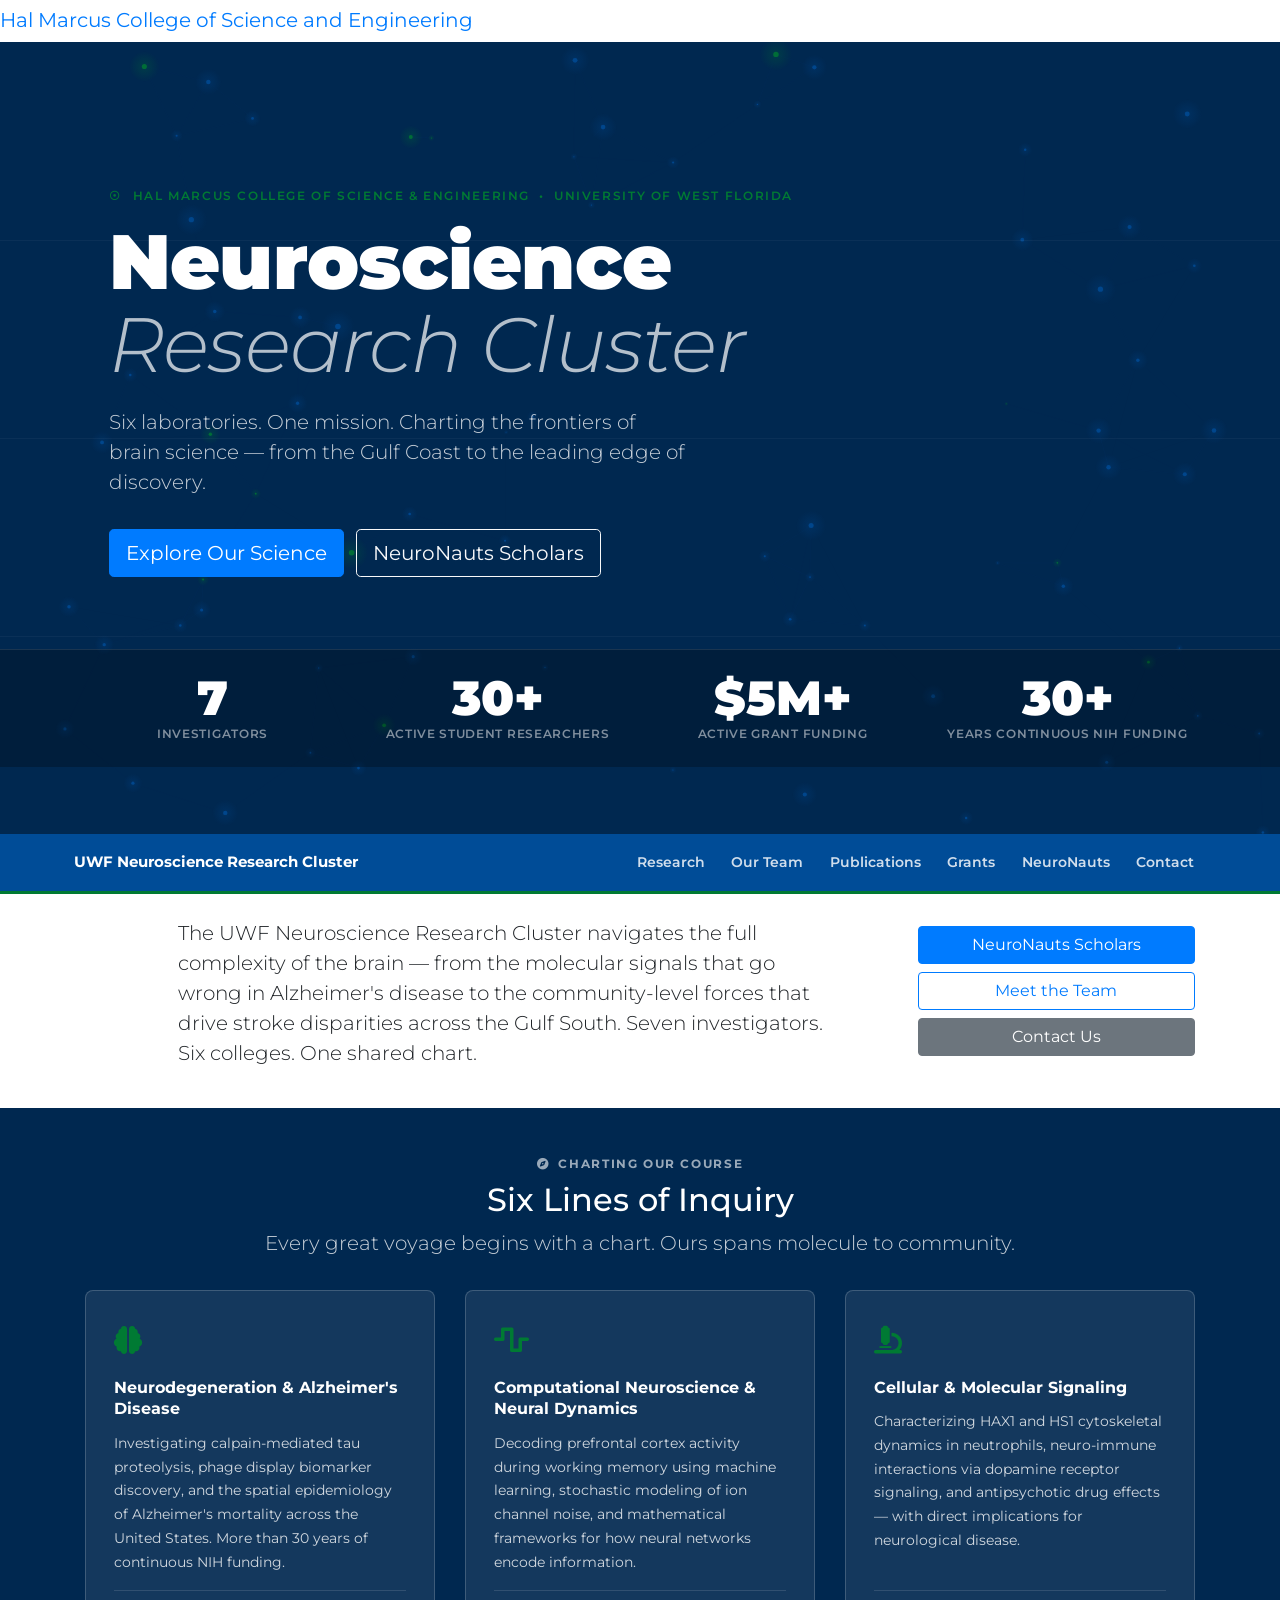
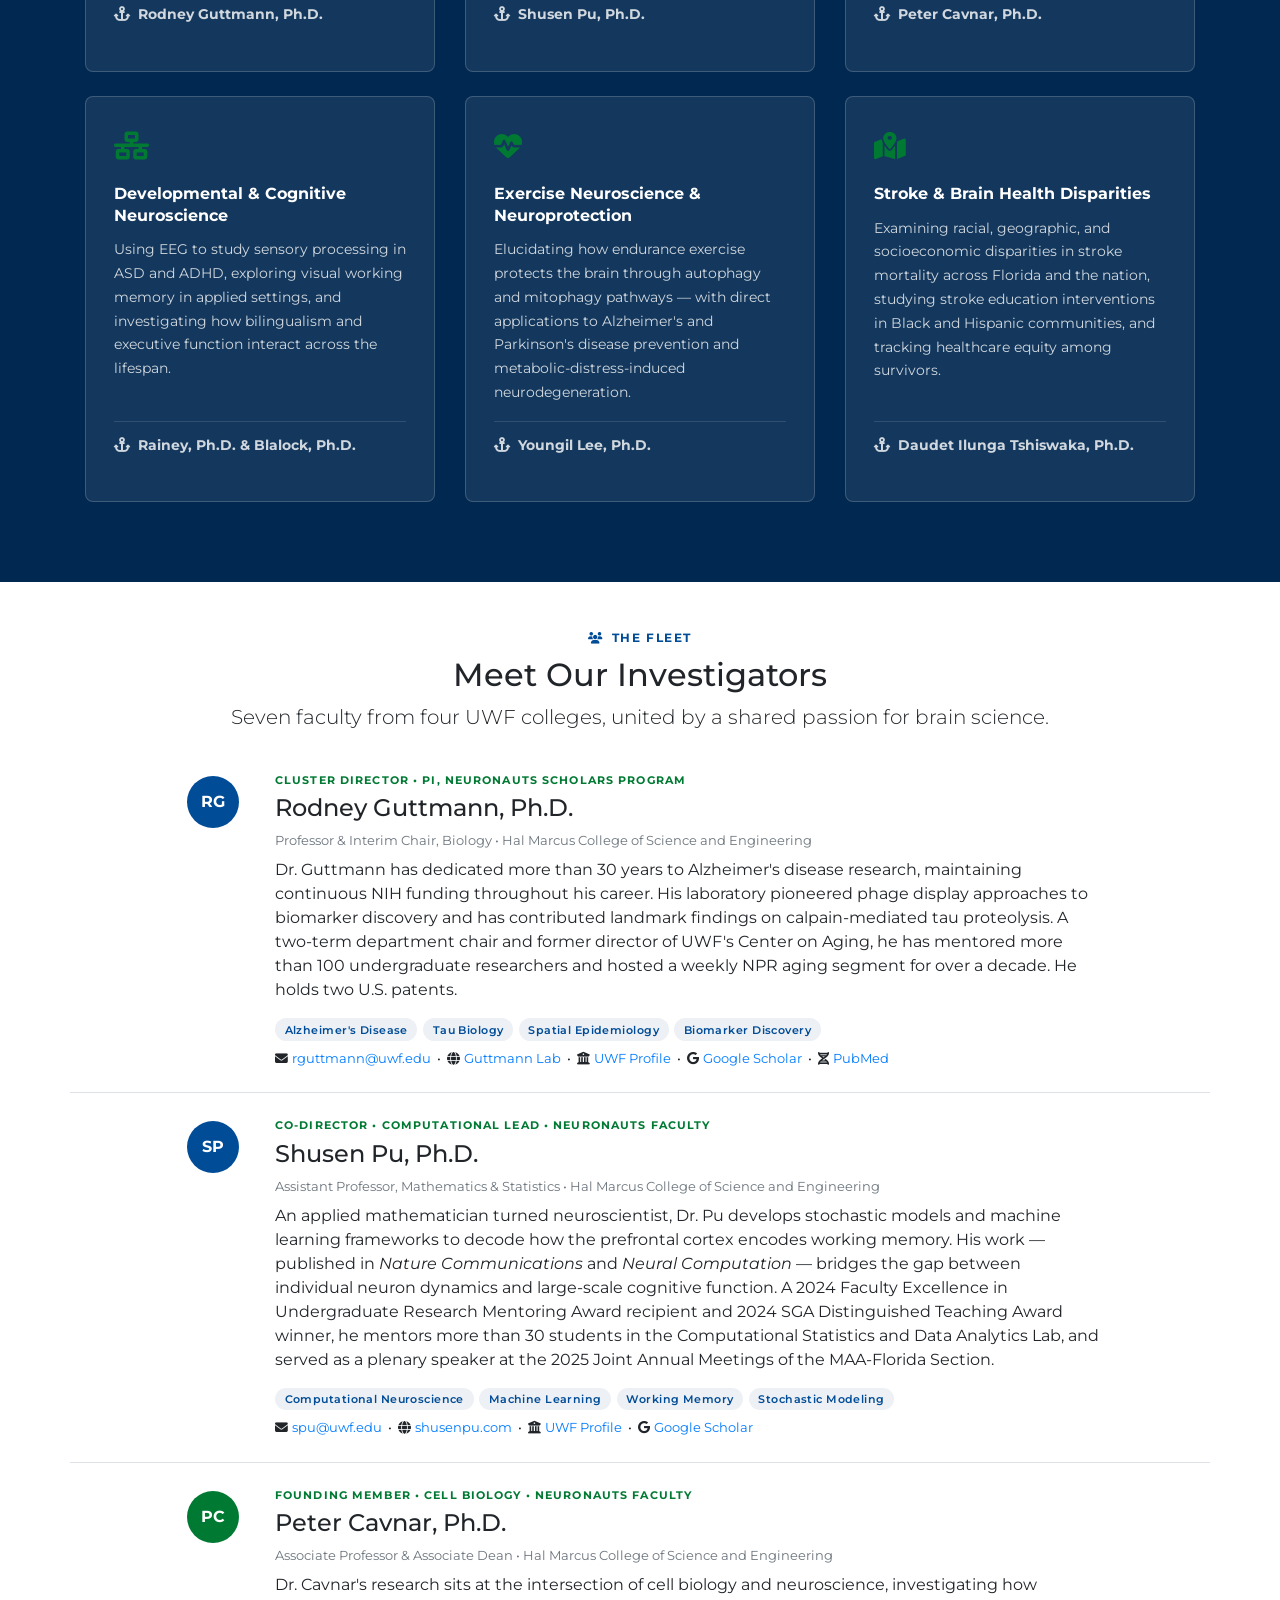
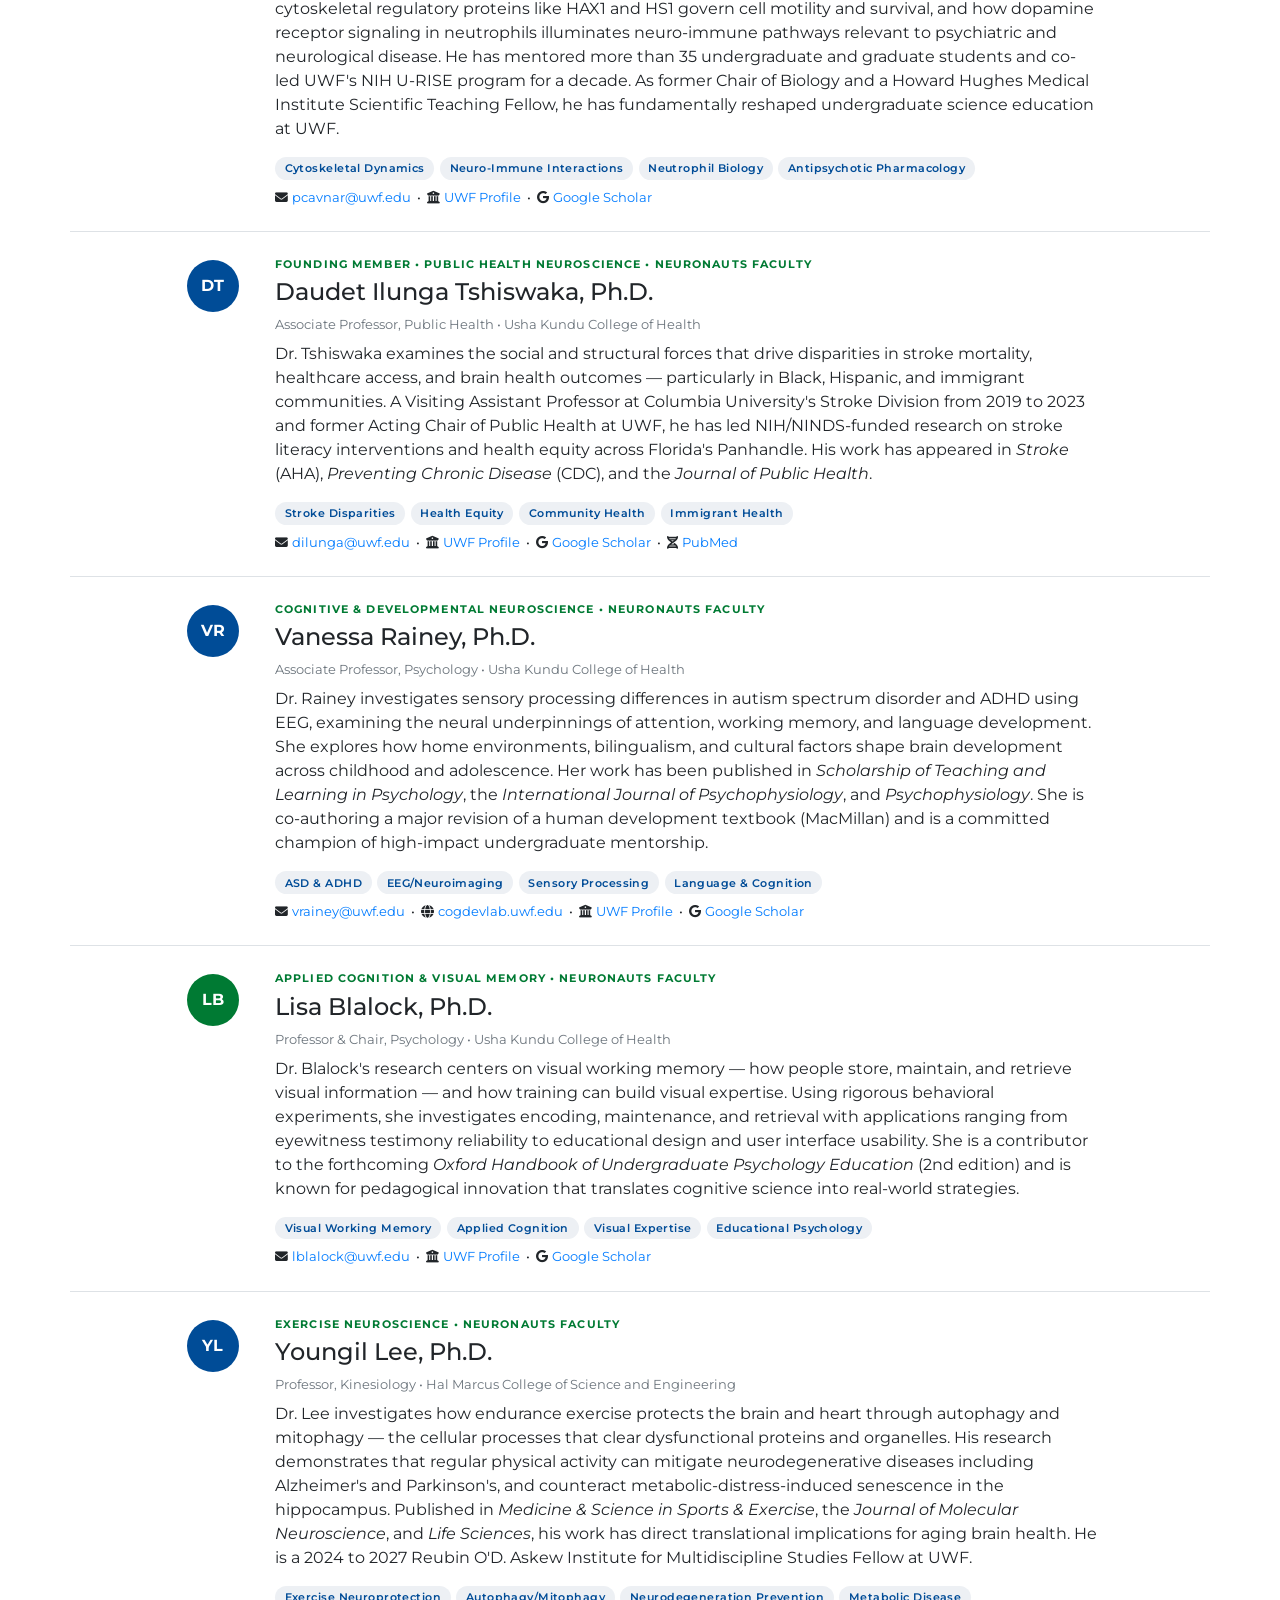
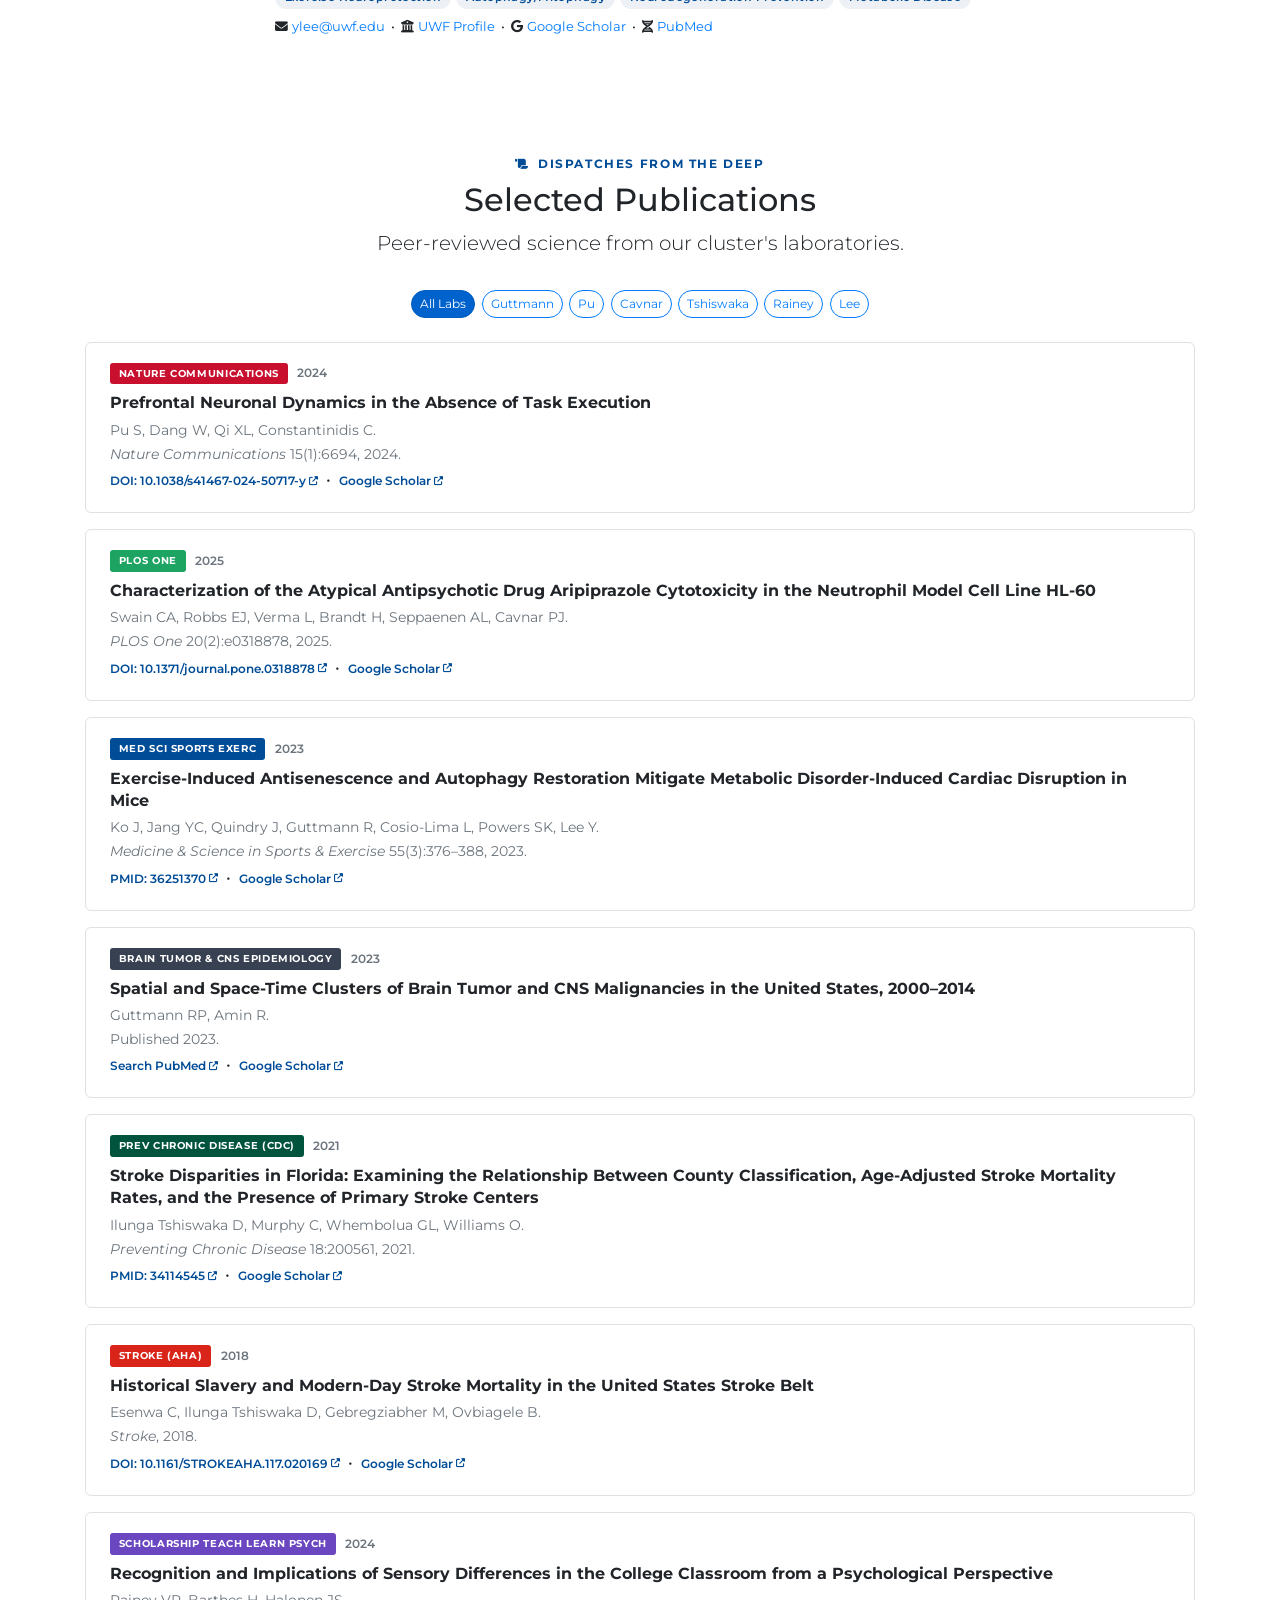
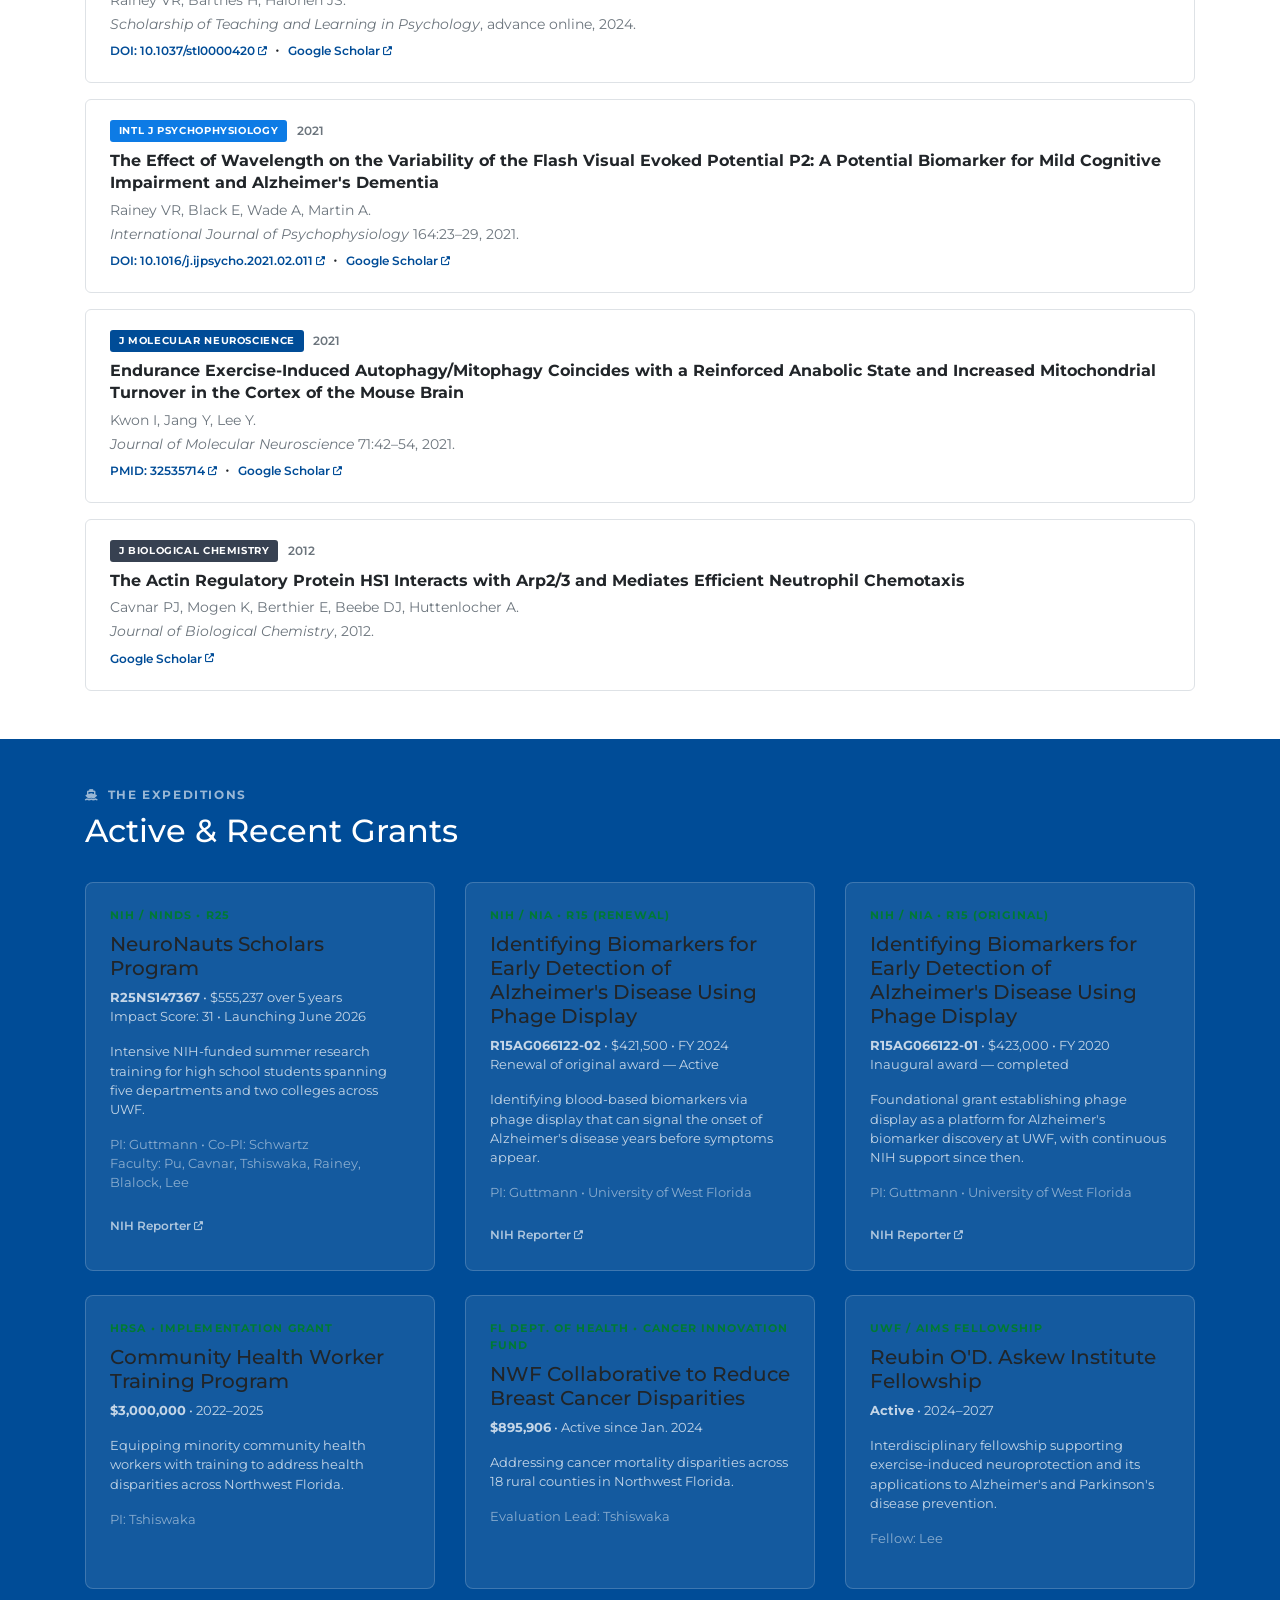
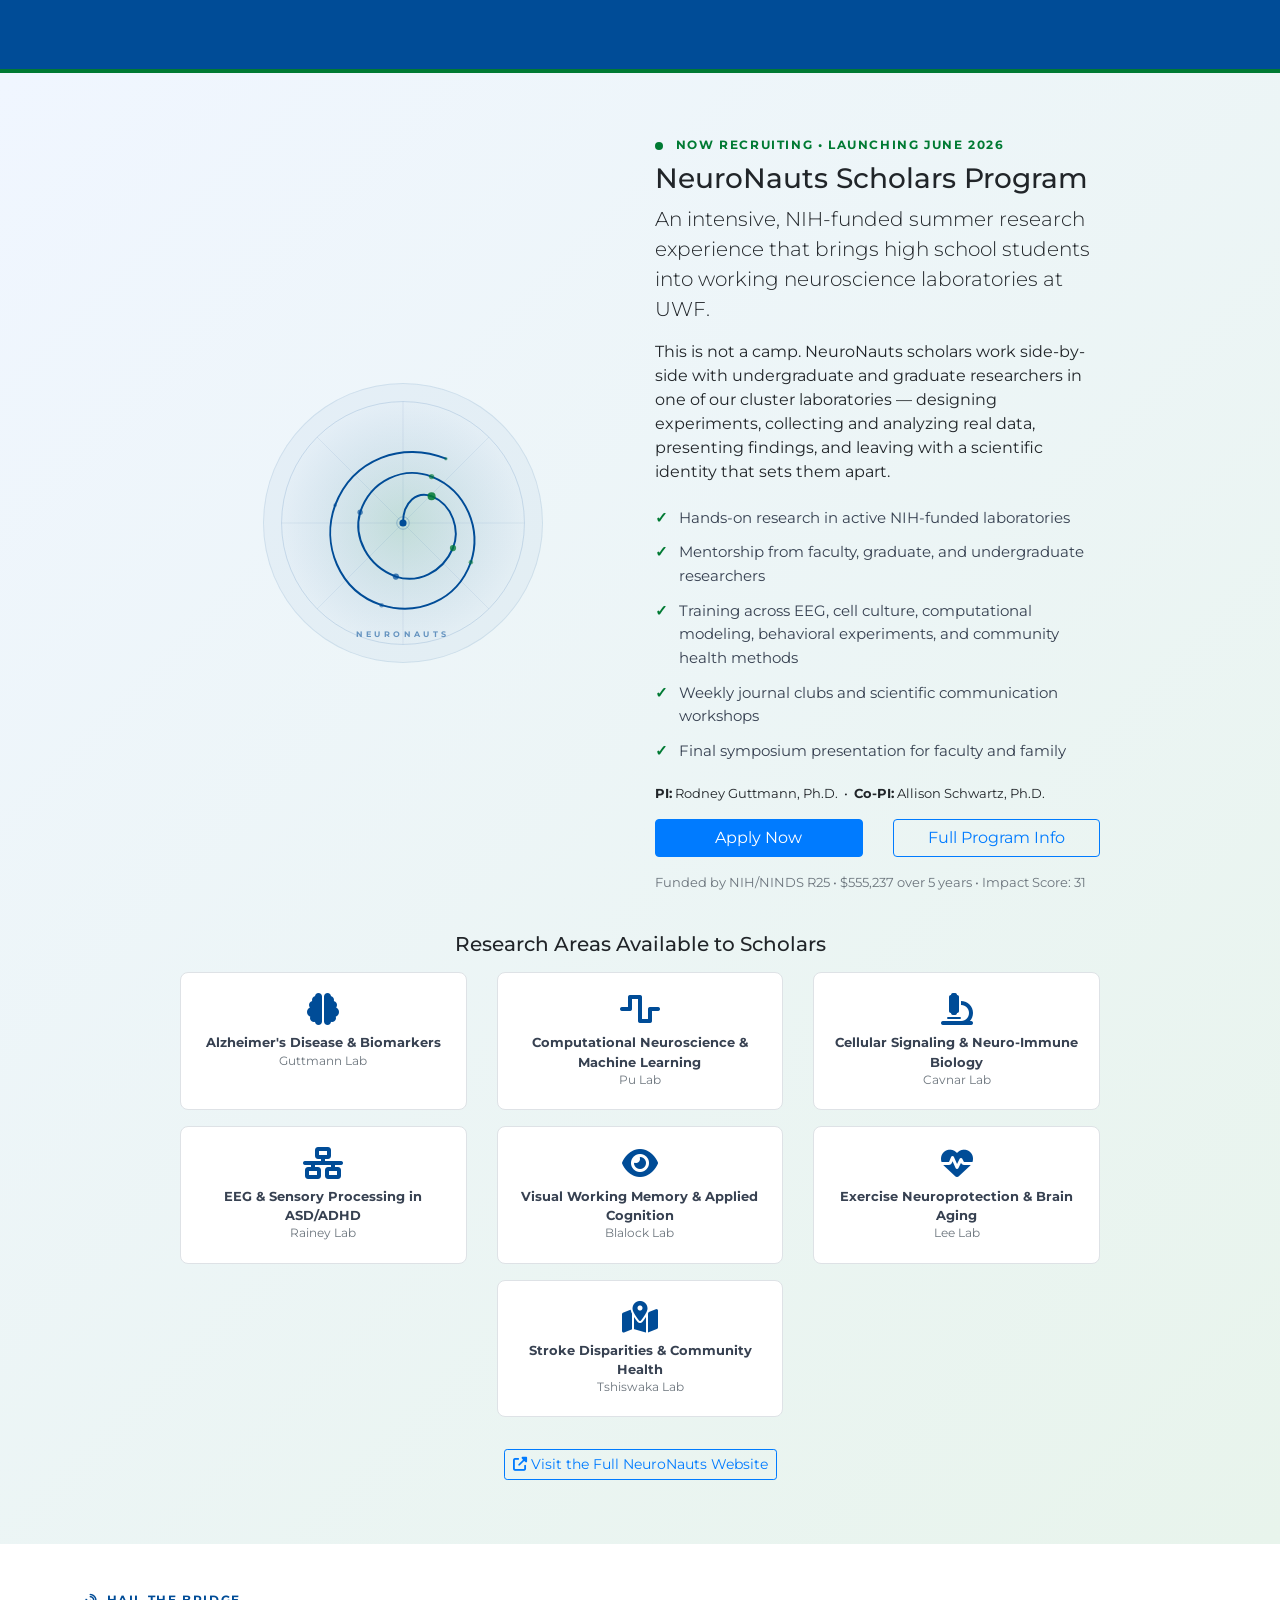
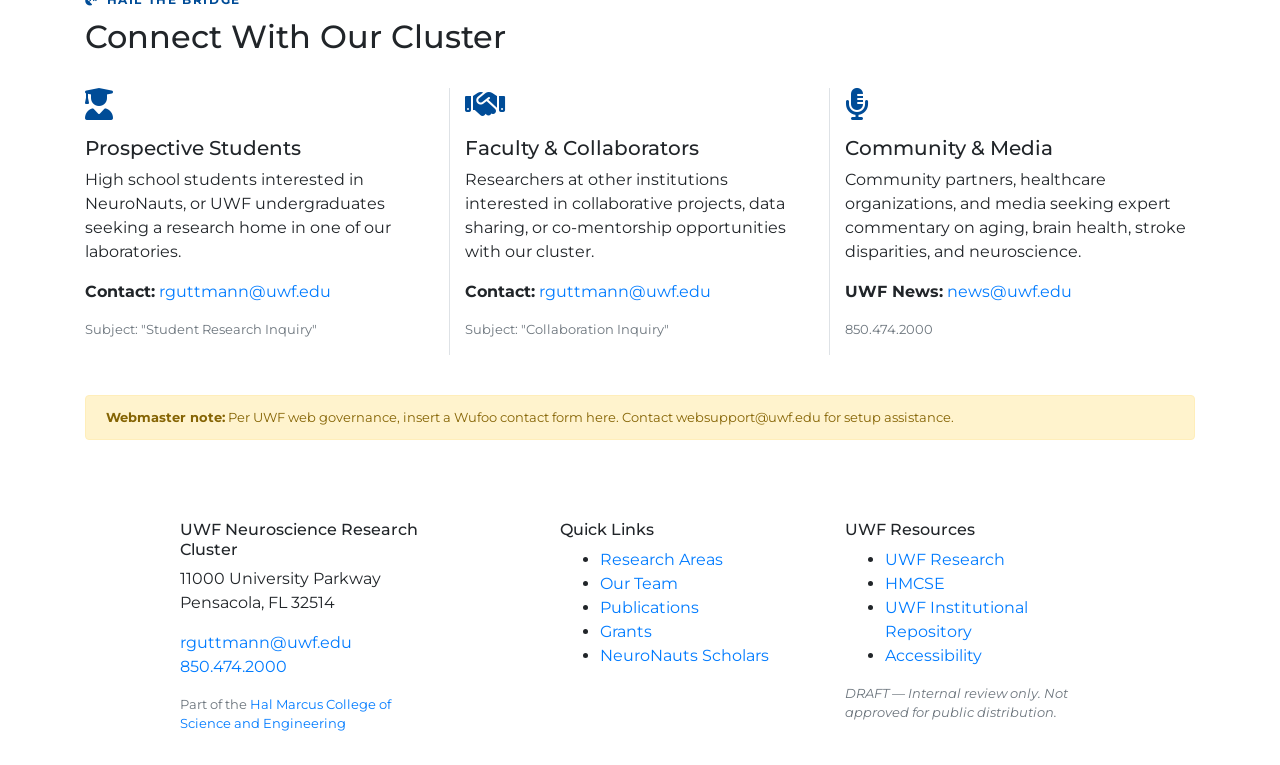
==== commit ae383e7f: "Update index.html" ====
--- a/index.html
+++ b/index.html
@@ -902,7 +902,7 @@
                 PI: Guttmann &bull; Co-PI: Schwartz<br>
                 Faculty: Pu, Cavnar, Tshiswaka, Rainey, Blalock, Lee
               </p>
-              <a href="https://reporter.nih.gov/project-details/10974577" class="neuro-grant-link" target="_blank" rel="noopener noreferrer">
+              <a href="https://reporter.nih.gov/search/0/projects#query=R25NS147367" class="neuro-grant-link" target="_blank" rel="noopener noreferrer">
                 NIH Reporter <i class="fas fa-external-link-alt fa-xs" aria-hidden="true"></i>
               </a>
             </div>
@@ -918,6 +918,9 @@
               </p>
               <p class="small" style="color:rgba(255,255,255,0.75);">Identifying blood-based biomarkers via phage display that can signal the onset of Alzheimer's disease years before symptoms appear.</p>
               <p class="small" style="color:rgba(255,255,255,0.5);">PI: Guttmann &bull; University of West Florida</p>
+              <a href="https://reporter.nih.gov/search/0/projects#query=R15AG066122" class="neuro-grant-link" target="_blank" rel="noopener noreferrer">
+                NIH Reporter <i class="fas fa-external-link-alt fa-xs" aria-hidden="true"></i>
+              </a>
             </div>
           </div>
 
@@ -931,6 +934,9 @@
               </p>
               <p class="small" style="color:rgba(255,255,255,0.75);">Foundational grant establishing phage display as a platform for Alzheimer's biomarker discovery at UWF, with continuous NIH support since then.</p>
               <p class="small" style="color:rgba(255,255,255,0.5);">PI: Guttmann &bull; University of West Florida</p>
+              <a href="https://reporter.nih.gov/search/0/projects#query=R15AG066122" class="neuro-grant-link" target="_blank" rel="noopener noreferrer">
+                NIH Reporter <i class="fas fa-external-link-alt fa-xs" aria-hidden="true"></i>
+              </a>
             </div>
           </div>
 
